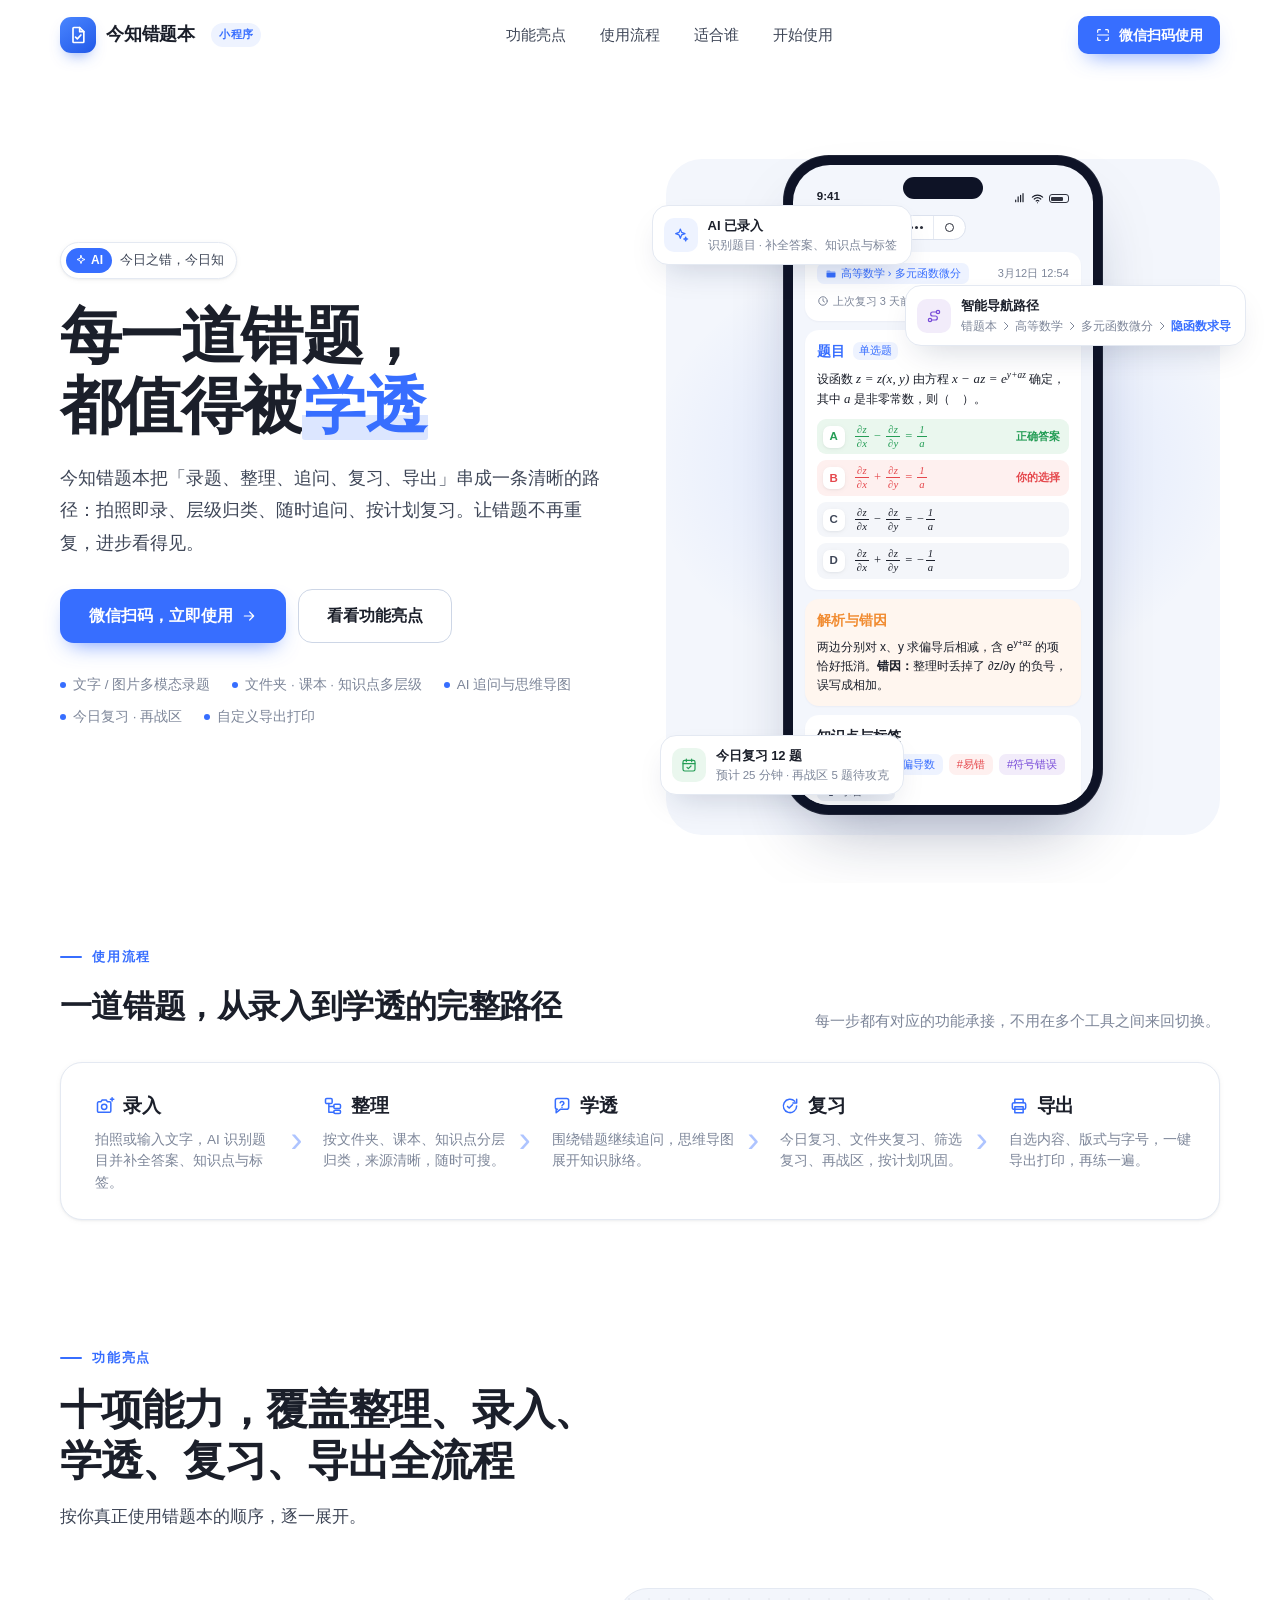
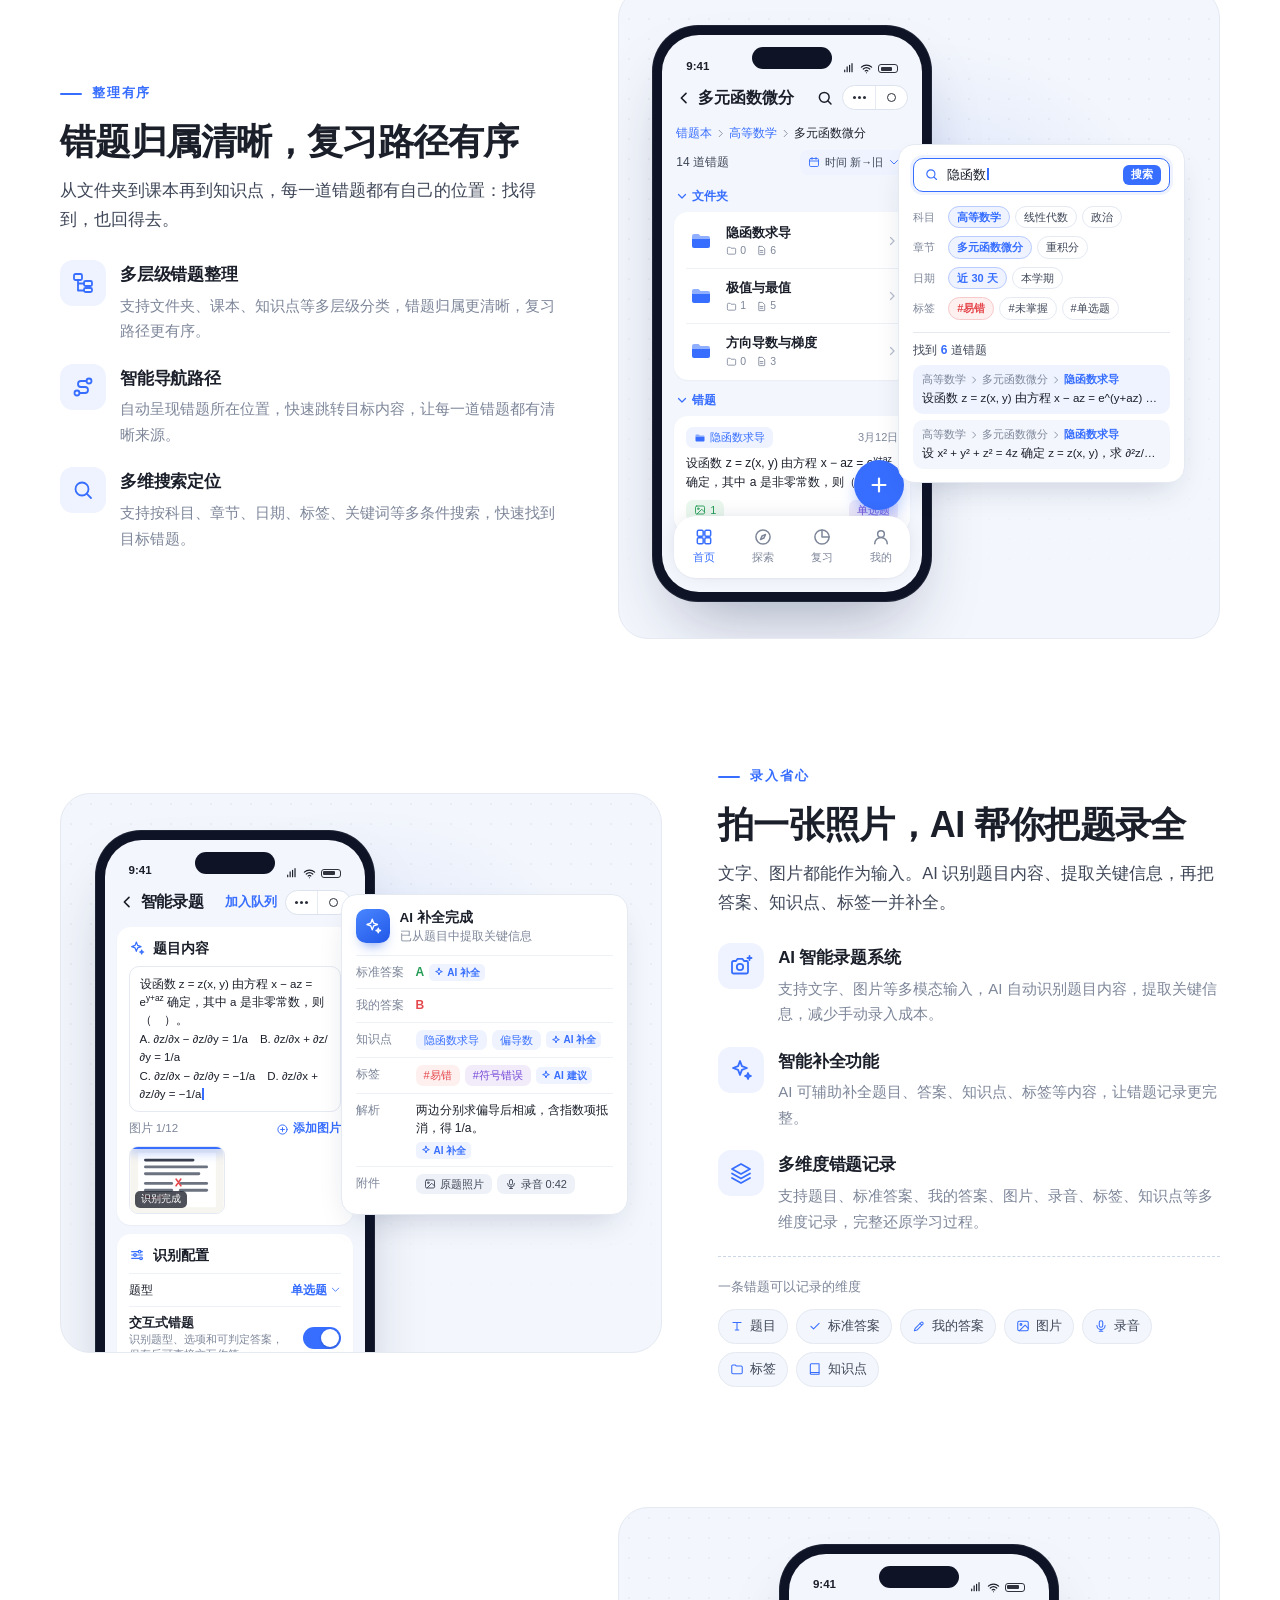
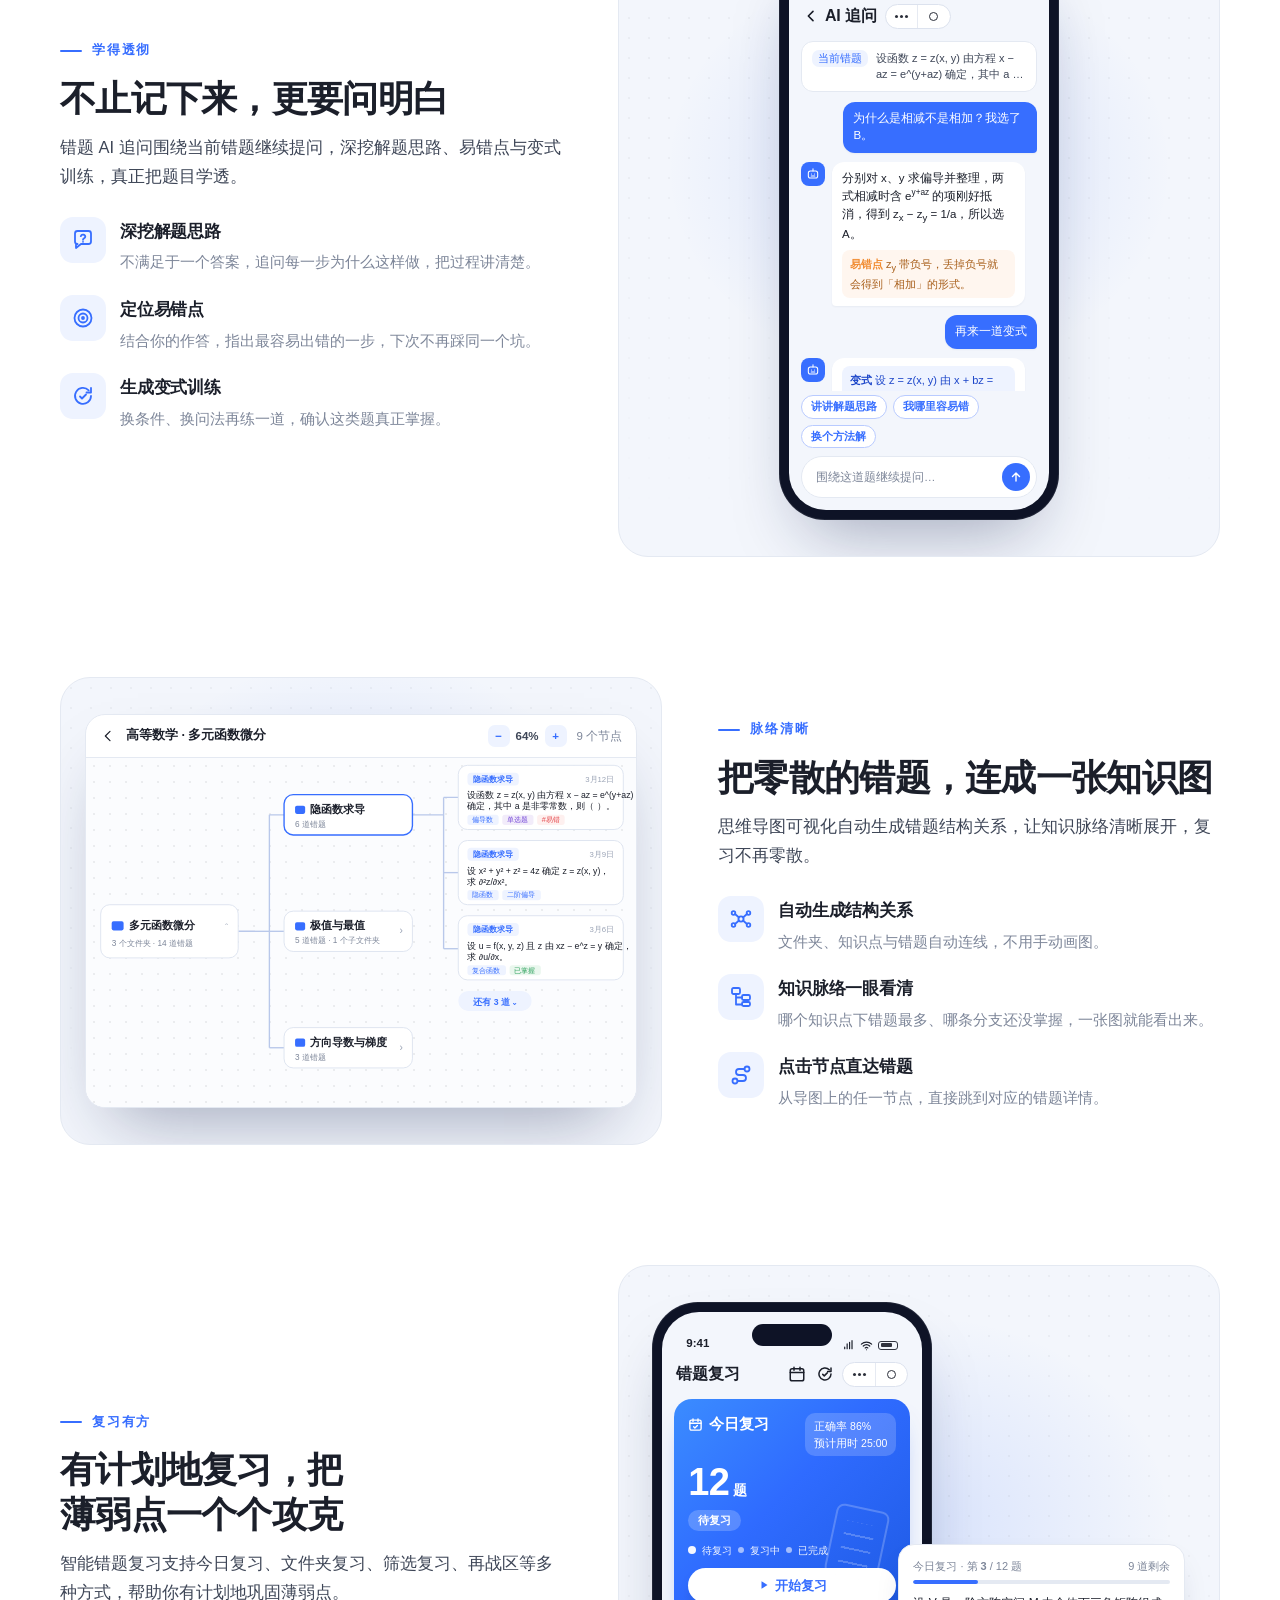
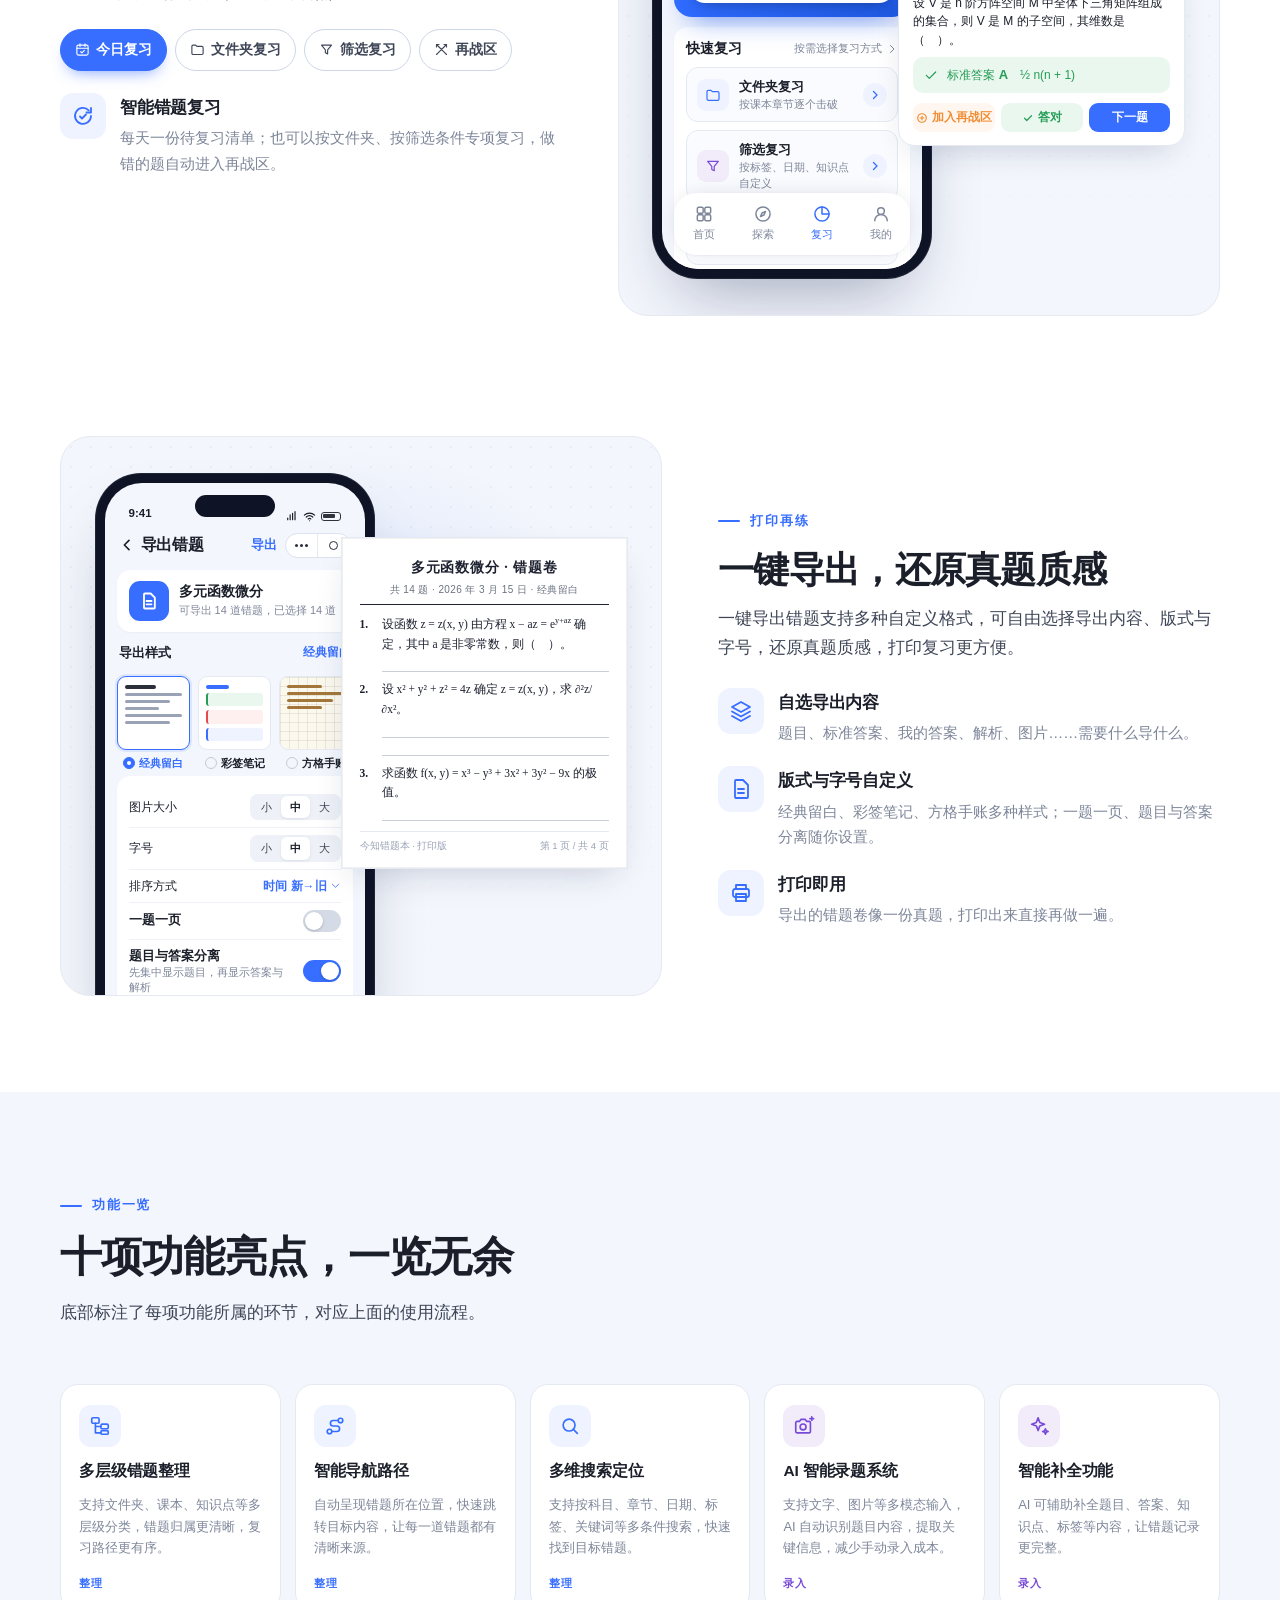
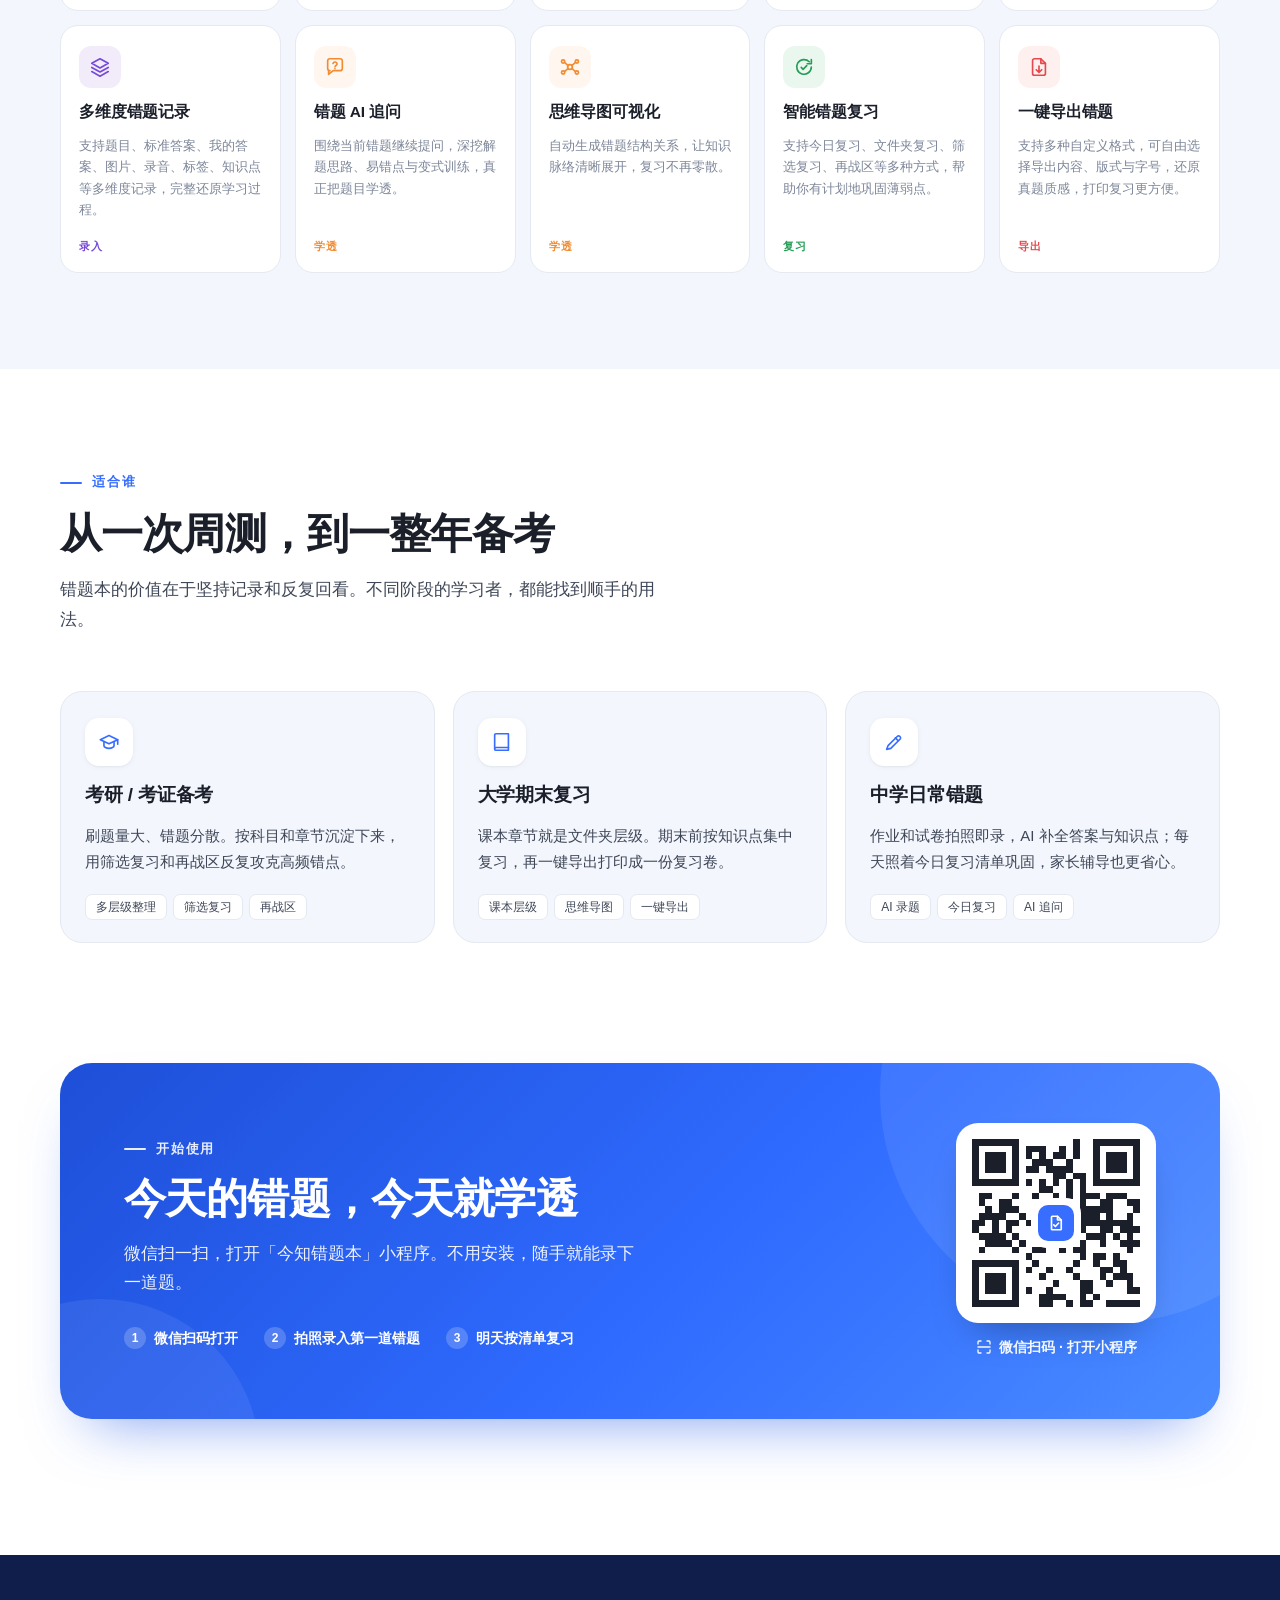
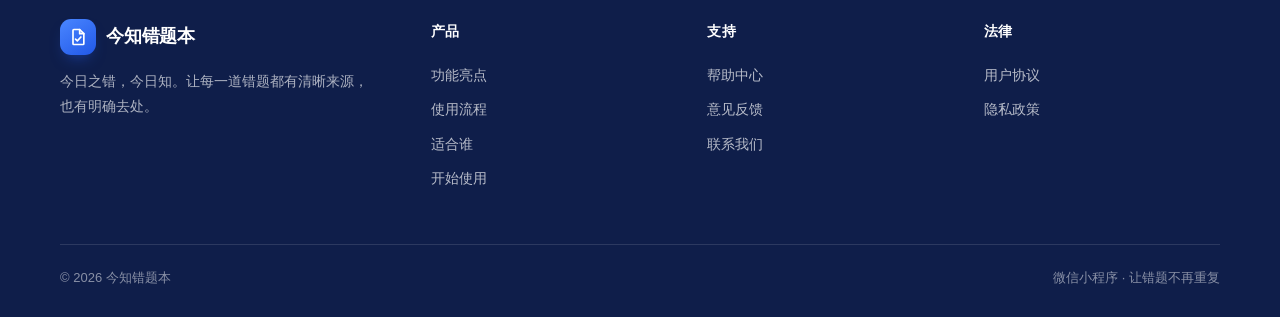
==== Website/index.html @ c7137920 "Add product landing page for 今知错题本 Static single-file homepage (Website/index.html) with no framewor" ====
<!DOCTYPE html>
<html lang="zh-CN">
<head>
<meta charset="utf-8">
<meta name="viewport" content="width=device-width, initial-scale=1">
<title>今知错题本</title>
<meta name="description" content="今知错题本：AI 智能录题、多层级整理、错题 AI 追问、思维导图、智能复习与一键导出，让每一道错题都有清晰来源，也有明确去处。">
<style>
:root{
  --blue:#376EFF;--blue-deep:#2158E8;--blue-ink:#1B45C9;--blue-50:#EEF3FF;--blue-100:#DCE6FF;--blue-200:#B9CBFF;
  --ground:#F3F6FC;--surface:#FFFFFF;--ink:#1B1F2A;--ink-2:#3E4657;--muted:#7D8699;--line:#E4E9F2;--line-2:#CDD6E6;
  --green:#259D56;--green-bg:#EAF7EE;--red:#E5484D;--red-bg:#FEF0EF;--orange:#F18C32;--orange-bg:#FFF6EF;--purple:#7649D8;--purple-bg:#F2ECFA;
  --navy:#0F1E4A;--navy-2:#16296A;
  --shadow-sm:0 1px 2px rgba(27,31,42,.05),0 1px 6px rgba(27,31,42,.04);
  --shadow:0 14px 34px -14px rgba(15,30,74,.22);
  --shadow-lg:0 36px 70px -28px rgba(15,30,74,.38);
  --font:-apple-system,BlinkMacSystemFont,"PingFang SC","Hiragino Sans GB","MiSans","HarmonyOS Sans SC","Microsoft YaHei","Noto Sans CJK SC","Noto Sans SC","Source Han Sans SC","Helvetica Neue",Arial,sans-serif;
  --serif:"Songti SC","STSong","Noto Serif CJK SC","Noto Serif SC","Source Han Serif SC","SimSun",Georgia,serif;
  --math:"Times New Roman","STIX Two Math","Cambria Math",Times,serif;
  color-scheme:light;
}
*,*::before,*::after{box-sizing:border-box}
html{scroll-behavior:smooth;scroll-padding-top:84px;-webkit-text-size-adjust:100%}
body{margin:0;font-family:var(--font);font-size:16px;line-height:1.75;color:var(--ink);background:var(--surface);-webkit-font-smoothing:antialiased;overflow-x:hidden}
h1,h2,h3,h4,p,ul,ol,figure{margin:0}
ul,ol{padding:0;list-style:none}
a{color:inherit;text-decoration:none}
button{font:inherit;color:inherit;background:none;border:0;padding:0;cursor:pointer}
svg{display:block}
sup{font-size:.72em;line-height:0}
:focus-visible{outline:2px solid var(--blue);outline-offset:3px;border-radius:6px}
.i{width:22px;height:22px;flex:none;fill:none;stroke:currentColor;stroke-width:1.8;stroke-linecap:round;stroke-linejoin:round}
.i--s{width:16px;height:16px}
.i--xs{width:12px;height:12px;stroke-width:2}
.i--f{fill:currentColor;stroke:none}
.container{width:min(1160px,calc(100% - 48px));margin-inline:auto}
.num{font-variant-numeric:tabular-nums}

/* ---------- buttons ---------- */
.btn{display:inline-flex;align-items:center;justify-content:center;gap:8px;height:44px;padding:0 20px;border-radius:12px;font-weight:600;font-size:15px;border:1px solid transparent;white-space:nowrap;transition:transform .15s ease,box-shadow .15s ease,background .15s ease,border-color .15s ease}
.btn:hover{transform:translateY(-1px)}
.btn--primary{background:var(--blue);color:#fff;box-shadow:0 10px 22px -10px rgba(55,110,255,.75)}
.btn--primary:hover{background:var(--blue-deep)}
.btn--ghost{background:var(--surface);border-color:var(--line-2);color:var(--ink)}
.btn--ghost:hover{border-color:var(--blue-200);background:var(--blue-50)}
.btn--sm{height:38px;padding:0 16px;font-size:14px;border-radius:10px}
.btn--lg{height:54px;padding:0 28px;font-size:16px;border-radius:14px}

/* ---------- nav ---------- */
.nav{position:sticky;top:0;z-index:60;background:rgba(255,255,255,.86);-webkit-backdrop-filter:saturate(180%) blur(14px);backdrop-filter:saturate(180%) blur(14px);border-bottom:1px solid transparent;transition:border-color .2s,box-shadow .2s}
.nav.scrolled{border-color:var(--line);box-shadow:0 6px 24px -18px rgba(15,30,74,.25)}
.nav__inner{display:flex;align-items:center;justify-content:space-between;height:70px;gap:24px}
.brand{display:flex;align-items:center;gap:10px;font-weight:800;font-size:18px;letter-spacing:-.01em}
.brand__mark{width:36px;height:36px;border-radius:11px;background:linear-gradient(145deg,#4A86FF,#2158E8);display:grid;place-items:center;color:#fff;box-shadow:0 8px 16px -8px rgba(33,88,232,.7)}
.brand__mark .i{width:20px;height:20px;stroke-width:2}
.brand__tag{margin-left:6px;font-size:11px;font-weight:600;color:var(--blue);background:var(--blue-50);border-radius:999px;padding:2px 8px;letter-spacing:.04em}
.nav__links{display:flex;gap:34px;font-size:15px;font-weight:500;color:var(--ink-2)}
.nav__links a{position:relative;padding:6px 0}
.nav__links a::after{content:"";position:absolute;left:0;right:0;bottom:0;height:2px;border-radius:2px;background:var(--blue);transform:scaleX(0);transition:transform .2s}
.nav__links a:hover{color:var(--ink)}
.nav__links a:hover::after{transform:scaleX(1)}
.nav__cta{display:flex;align-items:center;gap:10px}
.nav__toggle{display:none;width:40px;height:40px;border-radius:10px;border:1px solid var(--line);place-items:center}

/* ---------- section scaffolding ---------- */
.section{padding:96px 0}
.section--ground{background:var(--ground)}
.kicker{display:inline-flex;align-items:center;gap:10px;color:var(--blue);font-weight:700;font-size:13px;letter-spacing:.14em}
.kicker::before{content:"";width:22px;height:2px;background:var(--blue);border-radius:2px}
.sec-head{max-width:680px;margin-bottom:56px}
.sec-head h2{font-size:clamp(28px,3.6vw,42px);line-height:1.22;letter-spacing:-.02em;font-weight:800;margin:14px 0 16px;text-wrap:balance}
.sec-head p{color:var(--ink-2);font-size:17px;max-width:600px}

/* ---------- hero ---------- */
.hero{position:relative;padding:64px 0 48px;overflow:hidden}
.hero__grid{display:grid;grid-template-columns:1.02fr 1fr;gap:40px;align-items:center}
.eyebrow{display:inline-flex;align-items:center;gap:8px;padding:5px 12px 5px 5px;border-radius:999px;background:var(--surface);border:1px solid var(--line);font-size:13px;color:var(--ink-2);box-shadow:var(--shadow-sm)}
.eyebrow b{display:inline-flex;align-items:center;gap:4px;background:var(--blue);color:#fff;border-radius:999px;padding:2px 9px;font-size:12px;font-weight:700}
.hero h1{font-size:clamp(38px,5.2vw,62px);line-height:1.14;letter-spacing:-.025em;font-weight:800;margin:22px 0 20px;text-wrap:balance}
.hero h1 em{font-style:normal;color:var(--blue);background:linear-gradient(transparent 64%,var(--blue-100) 64%);padding:0 .04em;border-radius:3px}
.hero__lead{font-size:18px;color:var(--ink-2);max-width:540px;line-height:1.8}
.hero__actions{display:flex;gap:12px;margin-top:30px;flex-wrap:wrap}
.hero__facts{display:flex;flex-wrap:wrap;gap:8px 22px;margin-top:30px;font-size:13.5px;color:var(--muted)}
.hero__facts span{display:inline-flex;align-items:center;gap:7px}
.hero__facts span::before{content:"";width:6px;height:6px;border-radius:50%;background:var(--blue)}
.hero__shot{position:relative;display:flex;justify-content:center;align-items:center;min-height:700px}
.hero__shot::before{content:"";position:absolute;inset:24px 0 0 0;border-radius:36px;background:var(--ground);z-index:0}
.hero__shot::after{content:"";position:absolute;inset:24px 0 0 0;border-radius:36px;background:radial-gradient(420px 320px at 50% 45%,rgba(55,110,255,.16),transparent 70%);z-index:0;pointer-events:none}
.hero__shot .phone{z-index:1}
.fl{position:absolute;z-index:3;background:var(--surface);border:1px solid var(--line);border-radius:16px;box-shadow:var(--shadow);padding:11px 14px 11px 11px;display:flex;align-items:center;gap:10px;font-size:12.5px;line-height:1.4;white-space:nowrap;animation:bob 7s ease-in-out infinite}
.fl b{display:block;font-size:13px;font-weight:700}
.fl small{display:block;font-size:11.5px;color:var(--muted);margin-top:2px}
.fl .fic{width:34px;height:34px;border-radius:10px;display:grid;place-items:center;flex:none}
.fl--a{top:70px;left:-14px}
.fl--b{top:150px;right:-26px;animation-delay:-2.5s}
.fl--c{bottom:40px;left:-6px;animation-delay:-4.5s}
.fl .crumbline{display:flex;align-items:center;gap:3px;font-size:11.5px;color:var(--muted);margin-top:3px}
.fl .crumbline b{display:inline;font-size:11.5px;color:var(--blue)}
@keyframes bob{0%,100%{transform:translateY(0)}50%{transform:translateY(-7px)}}

/* ---------- phone ---------- */
.phone{--w:300px;width:var(--w);height:calc(var(--w) * 2.06);background:#0E1326;border-radius:46px;padding:10px;box-shadow:var(--shadow-lg),inset 0 0 0 1px rgba(255,255,255,.08);position:relative;flex:none}
.phone::before{content:"";position:absolute;top:22px;left:50%;transform:translateX(-50%);width:80px;height:22px;border-radius:12px;background:#0E1326;z-index:4}
.phone--hero{--w:320px}
.screen{width:100%;height:100%;border-radius:37px;background:var(--ground);overflow:hidden;position:relative;font-size:11.5px;line-height:1.5;color:var(--ink);display:flex;flex-direction:column}
.sb{height:46px;flex:none;display:flex;align-items:flex-end;justify-content:space-between;padding:0 24px 6px;font-size:11.5px;font-weight:600}
.sb__ic{display:flex;align-items:center;gap:5px}
.sb__ic .i{width:13px;height:13px;stroke-width:2.2}
.sb__bat{width:20px;height:9px;border:1.5px solid var(--ink);border-radius:3px;position:relative;opacity:.9}
.sb__bat::after{content:"";position:absolute;inset:1.5px;right:5px;background:var(--ink);border-radius:1px}
.ah{flex:none;display:flex;align-items:center;gap:8px;padding:4px 14px 10px;font-size:16px;font-weight:700;letter-spacing:-.01em;white-space:nowrap}
.ah .i--back{width:16px;height:16px;stroke-width:2.4;margin-right:-2px}
.ah__ic{margin-left:auto;display:flex;align-items:center;gap:10px;color:var(--ink)}
.ah__ic .i{width:18px;height:18px;stroke-width:2}
.ah__act{margin-left:auto;font-size:13px;font-weight:500;color:var(--ink-2)}
.ah__act + .ah__act{margin-left:0}
.ah__act--b{color:var(--blue);font-weight:700}
.cap{display:flex;align-items:center;width:66px;height:25px;border:1px solid #DCE2EE;border-radius:999px;background:#fff;overflow:hidden;flex:none}
.cap i{flex:1;height:100%;display:grid;place-items:center}
.cap i + i{border-left:1px solid #E6EAF2}
.cap__dots::before{content:"";width:3px;height:3px;border-radius:50%;background:#2B2F3A;box-shadow:-5px 0 0 #2B2F3A,5px 0 0 #2B2F3A}
.cap__o::before{content:"";width:9px;height:9px;border:1.8px solid #2B2F3A;border-radius:50%}
.scr{flex:1;min-height:0;padding:2px 12px 12px;overflow:hidden;position:relative}
.mcard{background:var(--surface);border-radius:14px;padding:11px 12px;margin-bottom:9px;box-shadow:0 1px 2px rgba(15,30,74,.04)}
.mrow{display:flex;align-items:center;justify-content:space-between;gap:8px}
.mrow + .mrow{margin-top:8px}
.mdate{font-size:11px;color:var(--muted)}
.mmeta{display:inline-flex;align-items:center;gap:4px;font-size:11px;color:var(--muted)}
.mhead{font-size:14px;font-weight:700;display:flex;align-items:center;gap:8px;margin-bottom:7px}
.mhead .sub{font-size:11px;font-weight:500;color:var(--muted)}
.mhead--blue{color:var(--blue)}
.mhead--green{color:var(--green)}
.mhead--orange{color:var(--orange)}
.mhead .i{width:16px;height:16px;color:var(--blue)}
.mcard--orange{background:var(--orange-bg)}
.mcard--green{background:var(--green-bg)}
.mq{font-size:12px;line-height:1.6;color:var(--ink)}
.mq--clamp{display:-webkit-box;-webkit-line-clamp:2;-webkit-box-orient:vertical;overflow:hidden}
.chip{display:inline-flex;align-items:center;gap:4px;padding:2px 8px;border-radius:7px;background:#EEF1F7;color:var(--ink-2);font-size:11px;font-weight:500;line-height:1.5;white-space:nowrap}
.chip .i{width:12px;height:12px}
.chip--blue{background:var(--blue-50);color:var(--blue)}
.chip--green{background:var(--green-bg);color:var(--green)}
.chip--red{background:var(--red-bg);color:var(--red)}
.chip--orange{background:var(--orange-bg);color:var(--orange)}
.chip--purple{background:var(--purple-bg);color:var(--purple)}
.chip--sm{padding:1px 6px;font-size:10.5px}
.chips{display:flex;flex-wrap:wrap;gap:6px;align-items:center}
.math{font-family:var(--math);font-style:italic;font-size:1.08em;letter-spacing:.01em;white-space:nowrap}
.frac{display:inline-flex;flex-direction:column;align-items:center;vertical-align:middle;line-height:1;font-size:.86em;margin:0 1px}
.frac i{font-style:italic;padding:0 2px 1px}
.frac i:first-child{border-bottom:1px solid currentColor;margin-bottom:1px}
.opts{display:flex;flex-direction:column;gap:6px;margin-top:9px}
.opt{display:flex;align-items:center;gap:9px;padding:5px 9px 5px 6px;border-radius:9px;background:#F4F6FA;font-size:11.5px;min-height:34px}
.opt b{width:22px;height:22px;border-radius:7px;background:#fff;display:grid;place-items:center;font-weight:700;font-size:11.5px;color:var(--ink-2);flex:none;box-shadow:var(--shadow-sm)}
.opt em{margin-left:auto;font-style:normal;font-size:10.5px;font-weight:600}
.opt--ok{background:var(--green-bg);color:var(--green)}
.opt--ok b{color:var(--green)}
.opt--no{background:var(--red-bg);color:var(--red)}
.opt--no b{color:var(--red)}
.btnrow{display:flex;gap:8px}
.mbtn{flex:1;display:inline-flex;align-items:center;justify-content:center;gap:5px;height:32px;border-radius:9px;font-size:12px;font-weight:600}
.mbtn .i{width:14px;height:14px}
.mbtn--blue{background:var(--blue-50);color:var(--blue)}
.mbtn--green{background:var(--green-bg);color:var(--green)}
.mbtn--solid{background:var(--blue);color:#fff}
.crumb{display:flex;align-items:center;gap:3px;font-size:12px;padding:2px 2px 8px;flex-wrap:wrap}
.crumb a{color:var(--blue)}
.crumb .i{width:11px;height:11px;color:var(--muted)}
.listbar{display:flex;align-items:center;justify-content:space-between;padding:0 2px 10px;font-size:12px;color:var(--ink-2)}
.sortchip{display:inline-flex;align-items:center;gap:5px;background:var(--blue-50);color:var(--ink-2);border-radius:8px;padding:4px 8px;font-size:11px}
.sortchip .i{width:12px;height:12px;color:var(--blue)}
.sec{display:flex;align-items:center;gap:4px;color:var(--blue);font-weight:600;font-size:12px;padding:2px 2px 7px}
.sec .i{width:12px;height:12px;stroke-width:2.4}
.mcard--list{padding:2px 12px}
.frow{display:flex;align-items:center;gap:10px;padding:9px 0;border-bottom:1px solid #EEF1F6}
.frow:last-child{border-bottom:0}
.frow .fic{width:30px;height:30px;border-radius:8px;display:grid;place-items:center;color:var(--blue);flex:none}
.frow .fic .i{width:24px;height:24px}
.frow b{display:block;font-size:13px;font-weight:600}
.frow small{display:flex;gap:10px;font-size:10.5px;color:var(--muted);margin-top:1px}
.frow small span{display:inline-flex;align-items:center;gap:3px}
.frow small .i{width:11px;height:11px}
.frow .i--chev{margin-left:auto;width:12px;height:12px;color:#B6BECD;stroke-width:2.4}
.fab{position:absolute;right:18px;bottom:82px;width:50px;height:50px;border-radius:50%;background:var(--blue);color:#fff;display:grid;place-items:center;box-shadow:0 10px 20px -8px rgba(55,110,255,.8);z-index:3}
.fab .i{width:22px;height:22px;stroke-width:2.4}
.tabbar{position:absolute;left:12px;right:12px;bottom:14px;height:62px;background:#fff;border-radius:22px;box-shadow:0 -2px 24px -12px rgba(15,30,74,.3),0 1px 2px rgba(15,30,74,.04);display:flex;align-items:center;justify-content:space-around;z-index:3;font-size:10.5px;color:var(--muted)}
.tabbar span{display:flex;flex-direction:column;align-items:center;gap:3px}
.tabbar .i{width:20px;height:20px}
.tabbar .on{color:var(--blue)}
.ta{border:1px solid var(--line);border-radius:10px;padding:8px 10px;font-size:11.5px;line-height:1.6;min-height:74px;color:var(--ink)}
.cursor{display:inline-block;width:1.5px;height:1em;background:var(--blue);vertical-align:-.15em;margin-left:1px;animation:blink 1s steps(2) infinite}
@keyframes blink{50%{opacity:0}}
.link{color:var(--blue);font-weight:600;display:inline-flex;align-items:center;gap:4px;font-size:11.5px}
.link .i{width:13px;height:13px}
.thumbs{display:flex;gap:8px;margin-top:8px}
.thumb{position:relative;width:96px;height:68px;border-radius:9px;overflow:hidden;border:1px solid var(--line);background:#fff}
.thumb svg{width:100%;height:100%}
.thumb .scan{position:absolute;left:0;right:0;top:0;height:2px;background:var(--blue);box-shadow:0 0 12px 2px rgba(55,110,255,.55);animation:scan 3.2s ease-in-out infinite}
@keyframes scan{0%{top:0}50%{top:calc(100% - 2px)}100%{top:0}}
.thumb__badge{position:absolute;left:5px;bottom:5px;background:rgba(27,31,42,.78);color:#fff;font-size:9.5px;padding:1px 6px;border-radius:5px}
.krow{display:flex;align-items:center;justify-content:space-between;gap:10px;padding:7px 0;border-top:1px solid #EEF1F6;font-size:12px}
.krow:first-of-type{border-top:0}
.krow b{display:block;font-weight:600;font-size:12.5px}
.krow small{display:block;color:var(--muted);font-size:10.5px;line-height:1.4}
.kv{display:inline-flex;align-items:center;gap:3px;color:var(--blue);font-weight:600}
.kv .i{width:11px;height:11px}
.muted{color:var(--muted)}
.toggle{width:38px;height:22px;border-radius:999px;background:#D5DBE6;position:relative;flex:none}
.toggle::after{content:"";position:absolute;top:2px;left:2px;width:18px;height:18px;border-radius:50%;background:#fff;box-shadow:0 1px 3px rgba(0,0,0,.2);transition:left .2s}
.toggle.on{background:var(--blue)}
.toggle.on::after{left:18px}
.seg3{display:flex;gap:8px;margin-top:6px}
.seg3 span{flex:1;text-align:center;background:var(--blue-50);color:var(--blue);border-radius:8px;padding:5px 0;font-size:11.5px;font-weight:600}
.seg3 span.on{background:var(--blue);color:#fff}
.segi{display:inline-flex;background:#EEF1F7;border-radius:8px;padding:2px}
.segi span{padding:3px 9px;border-radius:6px;font-size:11px;color:var(--ink-2)}
.segi span.on{background:#fff;color:var(--ink);font-weight:600;box-shadow:var(--shadow-sm)}
/* chat */
.pin{background:var(--surface);border-radius:12px;padding:8px 10px;margin-bottom:10px;display:flex;gap:8px;align-items:flex-start;border:1px solid var(--line)}
.pin .chip{flex:none}
.pin p{font-size:11px;color:var(--ink-2);display:-webkit-box;-webkit-line-clamp:2;-webkit-box-orient:vertical;overflow:hidden;line-height:1.5}
.msg{display:flex;gap:7px;margin-bottom:9px;align-items:flex-start}
.msg--me{justify-content:flex-end}
.msg .av{width:24px;height:24px;border-radius:8px;background:var(--blue);color:#fff;display:grid;place-items:center;flex:none}
.msg .av .i{width:14px;height:14px}
.msg .bub{max-width:82%;padding:8px 10px;border-radius:12px;font-size:11.5px;line-height:1.55;background:var(--surface);color:var(--ink);box-shadow:0 1px 2px rgba(15,30,74,.05)}
.msg--me .bub{background:var(--blue);color:#fff;border-bottom-right-radius:4px}
.msg--ai .bub{border-bottom-left-radius:4px}
.bub .tip{margin-top:6px;padding:6px 8px;border-radius:8px;background:var(--orange-bg);color:#A85F1B;font-size:11px;line-height:1.5}
.bub .tip b{color:var(--orange)}
.bub .var{margin-top:6px;padding:6px 8px;border-radius:8px;background:var(--blue-50);color:var(--blue-ink);font-size:11px;line-height:1.5}
.quick{display:flex;gap:6px;flex-wrap:wrap;margin:4px 0 8px}
.quick span{border:1px solid var(--blue-200);color:var(--blue);background:#fff;border-radius:999px;padding:3px 9px;font-size:10.5px;font-weight:600}
.inbar{display:flex;align-items:center;gap:8px;background:var(--surface);border-radius:999px;padding:6px 6px 6px 14px;border:1px solid var(--line);font-size:11.5px;color:var(--muted)}
.inbar i{margin-left:auto;width:28px;height:28px;border-radius:50%;background:var(--blue);color:#fff;display:grid;place-items:center}
.inbar i .i{width:14px;height:14px;stroke-width:2.4}
/* review home */
.today{border-radius:18px;padding:14px 14px 14px;background:linear-gradient(135deg,#3B8CFF 0%,#2F6BFF 45%,#1E5AE3 100%);color:#fff;margin-bottom:10px;position:relative;overflow:hidden;box-shadow:0 16px 28px -16px rgba(33,88,232,.7)}
.today::after{content:"";position:absolute;right:26px;bottom:38px;width:54px;height:72px;border:2px solid rgba(255,255,255,.22);border-radius:8px;transform:rotate(12deg);background:repeating-linear-gradient(180deg,transparent 0 12px,rgba(255,255,255,.22) 12px 14px);background-size:60% 100%;background-repeat:no-repeat;background-position:50% 14px}
.today__top{display:flex;justify-content:space-between;align-items:flex-start;gap:8px}
.today__title{display:inline-flex;align-items:center;gap:6px;font-size:15px;font-weight:700}
.today__title .i{width:15px;height:15px;stroke-width:2.2}
.today__stat{background:rgba(255,255,255,.18);border-radius:10px;padding:5px 9px;font-size:10.5px;line-height:1.6;white-space:nowrap}
.today__n{font-size:38px;font-weight:800;line-height:1.1;margin-top:6px;letter-spacing:-.02em}
.today__n small{font-size:14px;font-weight:600;margin-left:4px}
.today__pill{display:inline-block;margin-top:6px;background:rgba(255,255,255,.2);border-radius:999px;padding:2px 10px;font-size:11px;font-weight:600}
.today__foot{display:flex;flex-direction:column;align-items:stretch;margin-top:12px;gap:10px}
.steps{display:flex;align-items:center;gap:6px;font-size:10px;opacity:.95;white-space:nowrap}
.steps i{width:6px;height:6px;border-radius:50%;background:#fff;opacity:.6}
.steps i.on{opacity:1;width:8px;height:8px}
.today__go{background:#fff;color:var(--blue);border-radius:999px;padding:8px 16px;font-weight:700;font-size:13px;display:inline-flex;align-items:center;justify-content:center;gap:5px;box-shadow:0 8px 16px -8px rgba(0,0,0,.35)}
.today__go .i{width:12px;height:12px;fill:currentColor;stroke:none}
.qrow{display:flex;align-items:center;gap:10px;padding:9px 10px;border:1px solid var(--line);border-radius:12px;background:#FAFBFE;margin-top:8px}
.qrow .qic{width:32px;height:32px;border-radius:9px;display:grid;place-items:center;flex:none}
.qrow b{display:flex;align-items:center;gap:6px;font-size:13px;font-weight:700}
.qrow small{display:block;font-size:10.5px;color:var(--muted)}
.qrow .go{margin-left:auto;width:24px;height:24px;border-radius:50%;display:grid;place-items:center;flex:none}
.qrow .go .i{width:12px;height:12px;stroke-width:2.6}
.badge{display:inline-grid;place-items:center;min-width:17px;height:17px;padding:0 5px;border-radius:999px;background:var(--red);color:#fff;font-size:10px;font-weight:700}
/* export screen */
.docic{width:40px;height:40px;border-radius:11px;background:var(--blue);color:#fff;display:grid;place-items:center;flex:none}
.docic .i{width:20px;height:20px;stroke-width:2.2}
.styles{display:grid;grid-template-columns:repeat(3,1fr);gap:8px;margin:8px 0 4px}
.style{text-align:center;font-size:10.5px;color:var(--ink-2)}
.style .pv{height:74px;border-radius:9px;border:1.5px solid var(--line);background:#fff;padding:8px 7px;display:flex;flex-direction:column;gap:4px;margin-bottom:5px;position:relative;overflow:hidden}
.style.on .pv{border-color:var(--blue);box-shadow:0 0 0 2px var(--blue-100)}
.style .pv i{display:block;height:3px;border-radius:2px;background:#9AA3B5}
.style .pv i.h{height:4px;background:#2B2F3A;width:55%}
.style .pv i.w60{width:60%}.style .pv i.w80{width:80%}
.style .pv .blk{height:14px;border-radius:3px}
.style .pv .blk.g{background:var(--green-bg);border-left:2px solid var(--green)}
.style .pv .blk.r{background:var(--red-bg);border-left:2px solid var(--red)}
.style .pv .blk.b{background:var(--blue-50);border-left:2px solid var(--blue)}
.style .pv--grid{background:#FBF8EE;background-image:linear-gradient(rgba(120,100,60,.12) 1px,transparent 1px),linear-gradient(90deg,rgba(120,100,60,.12) 1px,transparent 1px);background-size:9px 9px}
.style .pv--grid i{background:#A3773A}
.style b{display:flex;align-items:center;justify-content:center;gap:4px;font-weight:600;font-size:11px;color:var(--ink)}
.style.on b{color:var(--blue)}
.style .rad{width:12px;height:12px;border-radius:50%;border:1.5px solid #C4CBD9;display:inline-grid;place-items:center}
.style.on .rad{border-color:var(--blue);background:var(--blue)}
.style.on .rad::after{content:"";width:4px;height:4px;border-radius:50%;background:#fff}

/* ---------- stages & side cards ---------- */
.stage{position:relative;background:var(--ground);border:1px solid var(--line);border-radius:30px;padding:36px 24px;display:flex;align-items:center;justify-content:center;min-height:560px;overflow:hidden;isolation:isolate}
.stage::before{content:"";position:absolute;inset:0;background:radial-gradient(360px 300px at 50% 40%,rgba(55,110,255,.14),transparent 70%);pointer-events:none;z-index:0}
.stage::after{content:"";position:absolute;inset:0;background-image:radial-gradient(rgba(27,31,42,.09) 1px,transparent 1px);background-size:20px 20px;opacity:.45;pointer-events:none;z-index:0;-webkit-mask-image:linear-gradient(#000 40%,transparent);mask-image:linear-gradient(#000 40%,transparent)}
.stage > *{position:relative;z-index:1}
.stage--bleed{align-items:flex-start;padding-bottom:0}
.stage--bleed .phone{margin-bottom:-120px}
.stage .phone{--w:280px}
.side{z-index:2;margin-left:-34px;width:min(300px,52%);display:flex;flex-direction:column;gap:12px;flex:none}
.stage--bleed .side{margin-top:64px}
.stage--fit{min-height:0}
.side--low{margin-top:110px}
.chatlist{flex:1;min-height:0;overflow:hidden}
.fcard{background:var(--surface);border:1px solid var(--line);border-radius:16px;box-shadow:var(--shadow);padding:13px 14px;font-size:12px;line-height:1.5}
.fcard__h{display:flex;align-items:center;gap:10px;margin-bottom:10px}
.fcard__h b{display:block;font-size:13.5px;font-weight:700}
.fcard__h small{display:block;color:var(--muted);font-size:11.5px}
.aiico{width:34px;height:34px;border-radius:10px;background:linear-gradient(145deg,#4A86FF,#2158E8);color:#fff;display:grid;place-items:center;flex:none;box-shadow:0 8px 14px -8px rgba(33,88,232,.8)}
.aiico .i{width:18px;height:18px}
/* search card */
.sinput{display:flex;align-items:center;gap:8px;border:1.5px solid var(--blue);border-radius:10px;padding:6px 8px 6px 10px;background:#fff;font-size:12.5px;margin-bottom:10px;box-shadow:0 0 0 3px var(--blue-50)}
.sinput .i{width:15px;height:15px;color:var(--blue)}
.sinput kbd{margin-left:auto;font-family:inherit;font-size:10.5px;background:var(--blue);color:#fff;border-radius:6px;padding:2px 8px;font-weight:600}
.frow2{display:flex;align-items:center;gap:5px;flex-wrap:wrap;padding:4px 0}
.fk{font-size:11px;color:var(--muted);width:30px;flex:none}
.fv{font-size:11px;padding:2px 8px;border-radius:999px;border:1px solid var(--line);color:var(--ink-2);background:#fff}
.fv.on{background:var(--blue-50);border-color:var(--blue-200);color:var(--blue);font-weight:600}
.fv.on.red{background:var(--red-bg);border-color:#F8C9CB;color:var(--red)}
.scount{font-size:12px;color:var(--ink-2);margin:8px 0 6px;padding-top:8px;border-top:1px solid var(--line)}
.scount b{color:var(--blue)}
.sres{padding:7px 9px;border-radius:10px;background:var(--ground);margin-top:6px}
.sres--on{background:var(--blue-50)}
.spath{font-size:10.5px;color:var(--muted);display:flex;align-items:center;gap:3px;flex-wrap:wrap}
.spath b{color:var(--blue);font-weight:600}
.stitle{font-size:11.5px;color:var(--ink);margin-top:2px;display:-webkit-box;-webkit-line-clamp:1;-webkit-box-orient:vertical;overflow:hidden}
/* ai result card */
.krow2{display:grid;grid-template-columns:52px 1fr;gap:8px;padding:7px 0;border-top:1px solid #EEF1F6;font-size:12px;align-items:start}
.krow2:first-of-type{border-top:0}
.krow2 .k{color:var(--muted);font-size:11.5px;padding-top:1px}
.krow2 .v{display:flex;flex-wrap:wrap;gap:5px;align-items:center;color:var(--ink);line-height:1.5}
.krow2 .v--red{color:var(--red);font-weight:700}
.krow2 .v--green{color:var(--green);font-weight:700}
.ai{display:inline-flex;align-items:center;gap:3px;font-style:normal;font-size:10px;font-weight:700;color:var(--blue);background:var(--blue-50);border-radius:5px;padding:1px 5px}
.ai .i{width:10px;height:10px;stroke-width:2.4}
/* session card */
.sess__bar{display:flex;justify-content:space-between;font-size:11px;color:var(--muted);margin-bottom:5px}
.sess__prog{height:4px;border-radius:2px;background:var(--line);margin-bottom:10px;overflow:hidden}
.sess__prog i{display:block;height:100%;width:25%;background:var(--blue);border-radius:2px}
.sess__q{font-size:12px;line-height:1.55;color:var(--ink);margin-bottom:8px}
.sess__ans{border-radius:10px;padding:8px 10px;background:var(--green-bg);color:var(--green);font-size:12px;display:flex;gap:8px;align-items:center}
.sess__ans b{font-size:13px}
.sess__btns{display:flex;gap:6px;margin-top:10px}
.sess__btns span{flex:1;text-align:center;border-radius:9px;padding:6px 0;font-size:11.5px;font-weight:600;background:#F1F3F8;color:var(--ink-2);display:inline-flex;align-items:center;justify-content:center;gap:4px}
.sess__btns span .i{width:12px;height:12px;stroke-width:2.4}
.sess__btns .g{background:var(--green-bg);color:var(--green)}
.sess__btns .o{background:var(--orange-bg);color:var(--orange)}
.sess__btns .p{background:var(--blue);color:#fff}
/* rematch list */
.rlist li{display:flex;align-items:center;gap:8px;padding:7px 0;border-top:1px solid #EEF1F6;font-size:12px}
.rlist li:first-child{border-top:0}
.rlist li em{margin-left:auto;font-style:normal;font-size:10.5px;color:var(--muted);white-space:nowrap}
.rlist .t{flex:1;min-width:0;overflow:hidden;text-overflow:ellipsis;white-space:nowrap}
/* paper preview */
.paper{background:#fff;border:1px solid var(--line);box-shadow:var(--shadow);padding:18px 18px 14px;font-family:var(--serif);color:#1E2230;font-size:11.5px;line-height:1.7;position:relative;width:100%}
.paper::before{content:"";position:absolute;inset:0;border:1px solid rgba(27,31,42,.06);pointer-events:none}
.paper__h{font-weight:700;font-size:14px;text-align:center;letter-spacing:.06em;border-bottom:1.5px solid #1E2230;padding-bottom:6px;margin-bottom:10px}
.paper__h small{display:block;font-weight:400;font-size:10px;letter-spacing:.04em;color:#6B7280;margin-top:2px;font-family:var(--font)}
.paper__q{display:grid;grid-template-columns:18px 1fr;gap:4px;margin-bottom:8px}
.paper__q b{font-weight:700}
.paper__line{height:14px;border-bottom:1px solid #C9CED9;margin-top:4px}
.paper__ans{margin-top:4px;padding:5px 8px;background:#F5F7FB;font-size:10.5px;color:#3E4657;border-left:2px solid #1E2230}
.paper__foot{display:flex;justify-content:space-between;font-family:var(--font);font-size:9.5px;color:#9AA3B5;margin-top:10px;padding-top:6px;border-top:1px solid #E4E9F2}
/* mindmap frame */
.canvas{width:100%;max-width:600px;background:#fff;border:1px solid var(--line);border-radius:20px;box-shadow:var(--shadow-lg);overflow:hidden}
.canvas__bar{display:flex;align-items:center;gap:10px;padding:10px 14px;border-bottom:1px solid var(--line);font-size:12.5px;font-weight:700;white-space:nowrap}
.canvas__title{min-width:0;overflow:hidden;text-overflow:ellipsis}
.canvas__bar .zoom{display:inline-flex;align-items:center;gap:6px;font-weight:600;font-size:11.5px;color:var(--ink-2);margin-left:auto}
.canvas__bar .zoom i{width:22px;height:22px;border-radius:7px;background:var(--blue-50);color:var(--blue);display:grid;place-items:center;font-style:normal;font-weight:700}
.canvas__bar .nodes{font-weight:500;font-size:11.5px;color:var(--muted)}
.mindmap{width:100%;height:auto;display:block;background:radial-gradient(rgba(27,31,42,.07) 1px,transparent 1px) 0 0/16px 16px,#FBFCFE}
.mindmap text{font-family:var(--font)}

/* ---------- flow path ---------- */
.flow{padding:56px 0 24px}
.flow__head{display:flex;align-items:flex-end;justify-content:space-between;gap:24px;flex-wrap:wrap}
.flow__head h2{font-size:clamp(24px,2.8vw,32px);letter-spacing:-.02em;font-weight:800;margin-top:10px;text-wrap:balance}
.flow__head p{color:var(--muted);font-size:15px;max-width:420px}
.path{display:flex;margin-top:28px;background:var(--surface);border:1px solid var(--line);border-radius:22px;padding:8px;box-shadow:var(--shadow-sm)}
.path li{flex:1;position:relative;padding:18px 18px 18px 26px;display:flex;flex-direction:column;gap:6px;border-radius:14px;transition:background .2s}
.path li:hover{background:var(--ground)}
.path li + li::before{content:"›";position:absolute;left:-7px;top:50%;transform:translateY(-52%);font-size:36px;line-height:1;color:var(--blue);opacity:.4;font-weight:300;font-family:var(--font)}
.path b{display:flex;align-items:center;gap:8px;font-size:19px;font-weight:800;letter-spacing:-.01em}
.path b .i{width:20px;height:20px;color:var(--blue)}
.path p{font-size:13.5px;color:var(--muted);line-height:1.6}

/* ---------- feature rows ---------- */
.feat{display:grid;grid-template-columns:5fr 6fr;gap:56px;align-items:center}
.feat + .feat{margin-top:120px}
.feat--flip{grid-template-columns:6fr 5fr}
.feat--flip .feat__text{order:2}
.feat__text h2{font-size:clamp(26px,3vw,36px);line-height:1.25;letter-spacing:-.02em;font-weight:800;margin:14px 0 12px;text-wrap:balance}
.feat__text > p{color:var(--ink-2);font-size:16.5px}
.plist{display:grid;gap:20px;margin-top:26px}
.plist li{display:grid;grid-template-columns:46px 1fr;gap:14px;align-items:start}
.plist .ico{width:46px;height:46px;border-radius:13px;display:grid;place-items:center;background:var(--blue-50);color:var(--blue)}
.plist .ico .i{width:24px;height:24px}
.plist h3{font-size:17px;font-weight:700;margin-bottom:3px;letter-spacing:-.01em}
.plist p{color:var(--muted);font-size:15px;line-height:1.7}
.dims{display:flex;flex-wrap:wrap;gap:8px;margin-top:22px;padding-top:20px;border-top:1px dashed var(--line-2)}
.dims span{font-size:13px;padding:5px 11px;border-radius:999px;background:var(--ground);border:1px solid var(--line);color:var(--ink-2);display:inline-flex;align-items:center;gap:6px}
.dims span .i{width:14px;height:14px;color:var(--blue)}
.dims em{font-style:normal;font-size:12.5px;color:var(--muted);width:100%;margin-bottom:2px}
.modes{display:flex;flex-wrap:wrap;gap:8px;margin-top:22px}
.modes button{font-size:13.5px;font-weight:600;padding:8px 14px;border-radius:999px;border:1px solid var(--line-2);background:var(--surface);color:var(--ink-2);display:inline-flex;align-items:center;gap:6px;transition:all .15s}
.modes button .i{width:15px;height:15px}
.modes button:hover{border-color:var(--blue-200);color:var(--blue)}
.modes button[aria-selected="true"]{background:var(--blue);border-color:var(--blue);color:#fff;box-shadow:0 8px 16px -8px rgba(55,110,255,.7)}

/* ---------- feature grid ---------- */
.fgrid{display:grid;grid-template-columns:repeat(5,1fr);gap:14px}
.fitem{background:var(--surface);border:1px solid var(--line);border-radius:18px;padding:20px 18px 16px;display:flex;flex-direction:column;gap:10px;min-height:200px;transition:transform .2s,box-shadow .2s,border-color .2s}
.fitem:hover{transform:translateY(-4px);box-shadow:var(--shadow);border-color:var(--blue-200)}
.fitem .fic{width:42px;height:42px;border-radius:12px;display:grid;place-items:center;background:var(--t-bg);color:var(--t)}
.fitem h3{font-size:15.5px;font-weight:700;letter-spacing:-.01em}
.fitem p{font-size:13px;color:var(--muted);line-height:1.65}
.fitem small{margin-top:auto;padding-top:6px;font-size:11px;color:var(--t);font-weight:700;letter-spacing:.1em}
.t-blue{--t:var(--blue);--t-bg:var(--blue-50)}
.t-purple{--t:var(--purple);--t-bg:var(--purple-bg)}
.t-orange{--t:var(--orange);--t-bg:var(--orange-bg)}
.t-green{--t:var(--green);--t-bg:var(--green-bg)}
.t-red{--t:var(--red);--t-bg:var(--red-bg)}

/* ---------- who ---------- */
.who{display:grid;grid-template-columns:repeat(3,1fr);gap:18px}
.wcard{background:var(--ground);border:1px solid var(--line);border-radius:22px;padding:26px 24px 22px;display:flex;flex-direction:column;gap:12px}
.wcard .wic{width:48px;height:48px;border-radius:14px;background:var(--surface);color:var(--blue);display:grid;place-items:center;box-shadow:var(--shadow-sm)}
.wcard h3{font-size:19px;font-weight:800;letter-spacing:-.01em}
.wcard p{color:var(--ink-2);font-size:15px;line-height:1.75}
.wcard .chips{margin-top:auto;padding-top:6px}
.wcard .chip{background:var(--surface);border:1px solid var(--line);font-size:12px;padding:3px 10px}

/* ---------- cta ---------- */
.cta{position:relative;overflow:hidden;background:linear-gradient(135deg,#1E4FD8 0%,#2F6BFF 55%,#4A8BFF 100%);color:#fff;border-radius:32px;padding:60px 64px;display:grid;grid-template-columns:1.25fr .75fr;gap:40px;align-items:center;box-shadow:0 30px 60px -30px rgba(33,88,232,.6)}
.cta::before{content:"";position:absolute;width:460px;height:460px;border-radius:50%;background:rgba(255,255,255,.08);right:-120px;top:-200px}
.cta::after{content:"";position:absolute;width:320px;height:320px;border-radius:50%;background:rgba(255,255,255,.07);left:-120px;bottom:-200px}
.cta > *{position:relative;z-index:1}
.cta .kicker{color:#fff;opacity:.9}
.cta .kicker::before{background:#fff}
.cta h2{font-size:clamp(28px,3.6vw,42px);line-height:1.2;letter-spacing:-.02em;font-weight:800;margin:14px 0 14px;text-wrap:balance}
.cta p{font-size:17px;opacity:.92;max-width:520px}
.cta__steps{display:flex;gap:26px;margin-top:28px;flex-wrap:wrap}
.cta__steps span{display:inline-flex;align-items:center;gap:8px;font-size:14px;font-weight:600}
.cta__steps span i{width:22px;height:22px;border-radius:50%;background:rgba(255,255,255,.2);display:grid;place-items:center;font-style:normal;font-size:12px}
.cta__qr{display:flex;flex-direction:column;align-items:center;gap:12px;justify-self:end}
.qr{width:200px;height:200px;background:#fff;border-radius:22px;padding:16px;position:relative;box-shadow:0 20px 40px -20px rgba(0,0,0,.4)}
.qr svg{width:100%;height:100%}
.qr__logo{position:absolute;left:50%;top:50%;transform:translate(-50%,-50%);width:44px;height:44px;border-radius:12px;background:#fff;display:grid;place-items:center;box-shadow:0 0 0 3px #fff}
.qr__logo span{width:36px;height:36px;border-radius:10px;background:var(--blue);color:#fff;display:grid;place-items:center}
.qr__logo .i{width:20px;height:20px;stroke-width:2.2}
.cta__qr p{font-size:14px;font-weight:600;opacity:.95;display:flex;align-items:center;gap:6px}
.cta__qr .i{width:18px;height:18px}

/* ---------- footer ---------- */
.footer{background:var(--navy);color:rgba(255,255,255,.78);padding:64px 0 28px;margin-top:40px}
.footer__inner{display:grid;grid-template-columns:1.4fr 1fr 1fr 1fr;gap:40px}
.footer .brand{color:#fff}
.footer__brand p{margin-top:14px;font-size:14px;line-height:1.8;max-width:320px;color:rgba(255,255,255,.66)}
.footer h4{color:#fff;font-size:14px;font-weight:700;margin-bottom:14px;letter-spacing:.04em}
.footer__col a{display:block;font-size:14px;padding:5px 0;color:rgba(255,255,255,.7)}
.footer__col a:hover{color:#fff}
.footer__bottom{display:flex;justify-content:space-between;gap:16px;flex-wrap:wrap;margin-top:48px;padding-top:22px;border-top:1px solid rgba(255,255,255,.12);font-size:13px;color:rgba(255,255,255,.5)}

/* ---------- responsive ---------- */
@media (max-width:1100px){
  .fgrid{grid-template-columns:repeat(3,1fr)}
  .feat{gap:40px}
  .stage .phone{--w:260px}
  .side{width:min(280px,55%)}
}
@media (max-width:960px){
  .nav__links{display:none}
  .nav__toggle{display:grid}
  .nav__login{display:none}
  .nav.open .nav__links{display:flex;flex-direction:column;gap:0;position:absolute;left:0;right:0;top:70px;background:var(--surface);border-bottom:1px solid var(--line);padding:8px 24px 16px;box-shadow:0 20px 40px -20px rgba(15,30,74,.3)}
  .nav.open .nav__links a{padding:12px 0;border-bottom:1px solid var(--line);font-size:16px}
  .nav.open .nav__links a::after{display:none}
  .hero{padding-top:40px}
  .hero__grid{grid-template-columns:1fr;gap:28px}
  .hero__shot{min-height:0;padding:40px 0 0}
  .hero__shot::before,.hero__shot::after{inset:24px -24px 0}
  .fl--a{top:40px;left:0}
  .fl--b{top:auto;bottom:220px;right:0}
  .fl--c{bottom:60px;left:0}
  .feat,.feat--flip{grid-template-columns:1fr;gap:32px}
  .feat + .feat{margin-top:88px}
  .feat--flip .feat__text{order:0}
  .path{flex-direction:column;padding:6px}
  .path li{padding:16px 18px}
  .path li + li::before{content:"⌄";left:22px;top:-12px;transform:none;font-size:26px}
  .who{grid-template-columns:1fr}
  .cta{grid-template-columns:1fr;padding:44px 32px;text-align:left}
  .cta__qr{justify-self:start;flex-direction:row;gap:20px}
  .footer__inner{grid-template-columns:1fr 1fr}
  .section{padding:72px 0}
}
@media (max-width:640px){
  .container{width:calc(100% - 32px)}
  .fl{display:none}
  .fl--c{display:flex;position:static;animation:none;margin-top:16px;white-space:normal}
  .hero__shot{flex-direction:column}
  .stage{flex-direction:column;padding:28px 16px;min-height:0;gap:18px}
  .stage--bleed{padding-bottom:28px}
  .stage--bleed .phone{margin-bottom:0}
  .side{margin:0;width:100%;max-width:340px}
  .side--low{margin-top:0}
  .hero__shot .fl--c{order:2}
  .fgrid{grid-template-columns:1fr 1fr}
  .fitem{min-height:0}
  .footer__inner{grid-template-columns:1fr}
  .cta__qr{flex-direction:column}
  .hero h1{font-size:34px}
}
@media (prefers-reduced-motion:reduce){
  *{animation:none!important;transition:none!important}
  html{scroll-behavior:auto}
}
</style>
</head>
<body>
<svg width="0" height="0" style="position:absolute" aria-hidden="true">
  <defs>
    <symbol id="i-logo" viewBox="0 0 24 24"><path d="M7 3h7l5 5v12a1 1 0 0 1-1 1H7a1 1 0 0 1-1-1V4a1 1 0 0 1 1-1z"/><path d="M14 3v5h5"/><path d="M9 14.5l2.2 2.2 4.3-4.7"/></symbol>
    <symbol id="i-menu" viewBox="0 0 24 24"><path d="M4 7h16M4 12h16M4 17h16"/></symbol>
    <symbol id="i-arrow" viewBox="0 0 24 24"><path d="M5 12h14M13 6l6 6-6 6"/></symbol>
    <symbol id="i-back" viewBox="0 0 24 24"><path d="M15 5l-7 7 7 7"/></symbol>
    <symbol id="i-chev" viewBox="0 0 24 24"><path d="M9 5l7 7-7 7"/></symbol>
    <symbol id="i-chev-d" viewBox="0 0 24 24"><path d="M5 9l7 7 7-7"/></symbol>
    <symbol id="i-mag" viewBox="0 0 24 24"><circle cx="11" cy="11" r="6.5"/><path d="M20 20l-4.3-4.3"/></symbol>
    <symbol id="i-folder" viewBox="0 0 24 24"><path d="M3 7a2 2 0 0 1 2-2h4l2 2h8a2 2 0 0 1 2 2v9a2 2 0 0 1-2 2H5a2 2 0 0 1-2-2z"/></symbol>
    <symbol id="i-folder-f" viewBox="0 0 24 24"><path d="M3 7a2 2 0 0 1 2-2h4.5l2 2H19a2 2 0 0 1 2 2v1H3z" fill="currentColor" stroke="none" opacity=".55"/><path d="M3 10h18v7a2 2 0 0 1-2 2H5a2 2 0 0 1-2-2z" fill="currentColor" stroke="none"/></symbol>
    <symbol id="i-doc" viewBox="0 0 24 24"><path d="M7 3h7l5 5v12a1 1 0 0 1-1 1H7a1 1 0 0 1-1-1V4a1 1 0 0 1 1-1z"/><path d="M9 12h6M9 16h6"/></symbol>
    <symbol id="i-img" viewBox="0 0 24 24"><rect x="3" y="4" width="18" height="16" rx="2.5"/><circle cx="8.5" cy="9.5" r="1.6"/><path d="M21 16l-5.5-5.5L6 20"/></symbol>
    <symbol id="i-mic" viewBox="0 0 24 24"><rect x="9" y="3" width="6" height="11" rx="3"/><path d="M5 11a7 7 0 0 0 14 0M12 18v3M9 21h6"/></symbol>
    <symbol id="i-clock" viewBox="0 0 24 24"><circle cx="12" cy="12" r="8.5"/><path d="M12 7.5V12l3 2"/></symbol>
    <symbol id="i-cal" viewBox="0 0 24 24"><rect x="3" y="5" width="18" height="16" rx="2.5"/><path d="M3 10h18M8 3v4M16 3v4"/></symbol>
    <symbol id="i-cal-check" viewBox="0 0 24 24"><rect x="3" y="5" width="18" height="16" rx="2.5"/><path d="M3 10h18M8 3v4M16 3v4"/><path d="M9 15.5l2 2 4-4"/></symbol>
    <symbol id="i-spark" viewBox="0 0 24 24"><path d="M12 3l2.1 5.9L20 11l-5.9 2.1L12 19l-2.1-5.9L4 11l5.9-2.1z"/></symbol>
    <symbol id="i-sparks" viewBox="0 0 24 24"><path d="M11 3l1.9 5.1L18 10l-5.1 1.9L11 17l-1.9-5.1L4 10l5.1-1.9z"/><path d="M19 15l.8 2.2 2.2.8-2.2.8L19 21l-.8-2.2-2.2-.8 2.2-.8z"/></symbol>
    <symbol id="i-sliders" viewBox="0 0 24 24"><path d="M4 7h10M18 7h2M4 12h3M11 12h9M4 17h12M20 17h0"/><circle cx="16" cy="7" r="2"/><circle cx="9" cy="12" r="2"/><circle cx="18" cy="17" r="2"/></symbol>
    <symbol id="i-plus" viewBox="0 0 24 24"><path d="M12 5v14M5 12h14"/></symbol>
    <symbol id="i-plus-c" viewBox="0 0 24 24"><circle cx="12" cy="12" r="8.5"/><path d="M12 8.5v7M8.5 12h7"/></symbol>
    <symbol id="i-bot" viewBox="0 0 24 24"><rect x="4" y="7" width="16" height="12" rx="3.5"/><path d="M12 3v4M9.5 12h.01M14.5 12h.01M9 15.5h6"/></symbol>
    <symbol id="i-send" viewBox="0 0 24 24"><path d="M12 19V5M6 11l6-6 6 6"/></symbol>
    <symbol id="i-home" viewBox="0 0 24 24"><rect x="4" y="4" width="7" height="7" rx="1.5"/><rect x="13" y="4" width="7" height="7" rx="1.5"/><rect x="4" y="13" width="7" height="7" rx="1.5"/><rect x="13" y="13" width="7" height="7" rx="1.5"/></symbol>
    <symbol id="i-explore" viewBox="0 0 24 24"><circle cx="12" cy="12" r="8.5"/><path d="M15 9l-1.8 4.2L9 15l1.8-4.2z"/></symbol>
    <symbol id="i-review" viewBox="0 0 24 24"><circle cx="12" cy="12" r="8.5"/><path d="M12 3.5V12h8.5"/></symbol>
    <symbol id="i-me" viewBox="0 0 24 24"><circle cx="12" cy="8.5" r="4"/><path d="M4.5 20a7.5 7.5 0 0 1 15 0"/></symbol>
    <symbol id="i-play" viewBox="0 0 24 24"><path d="M7 4.5v15l12-7.5z"/></symbol>
    <symbol id="i-check" viewBox="0 0 24 24"><path d="M5 12.5l4.5 4.5L19 7.5"/></symbol>
    <symbol id="i-x" viewBox="0 0 24 24"><path d="M6 6l12 12M18 6L6 18"/></symbol>
    <symbol id="i-eye" viewBox="0 0 24 24"><path d="M2.5 12s3.5-6.5 9.5-6.5 9.5 6.5 9.5 6.5-3.5 6.5-9.5 6.5S2.5 12 2.5 12z"/><circle cx="12" cy="12" r="2.8"/></symbol>
    <symbol id="i-filter" viewBox="0 0 24 24"><path d="M4 5h16l-6.2 7.6V19l-3.6-1.8v-4.6z"/></symbol>
    <symbol id="i-target" viewBox="0 0 24 24"><circle cx="12" cy="12" r="8.5"/><circle cx="12" cy="12" r="4.5"/><circle cx="12" cy="12" r="1" fill="currentColor"/></symbol>
    <symbol id="i-swords" viewBox="0 0 24 24"><path d="M4 4l10 10M4 4h4M4 4v4M20 4L10 14M20 4h-4M20 4v4M7 17l-3 3M17 17l3 3M9 15l-2.5 2.5M15 15l2.5 2.5"/></symbol>
    <symbol id="i-route" viewBox="0 0 24 24"><circle cx="6" cy="18" r="2.5"/><circle cx="18" cy="6" r="2.5"/><path d="M8.5 18H14a3 3 0 0 0 0-6h-4a3 3 0 0 1 0-6h5.5"/></symbol>
    <symbol id="i-tree" viewBox="0 0 24 24"><rect x="3" y="3" width="8" height="6" rx="1.5"/><rect x="13" y="10" width="8" height="5" rx="1.5"/><rect x="13" y="17" width="8" height="4" rx="1.5"/><path d="M7 9v10.5h6M7 12.5h6"/></symbol>
    <symbol id="i-cam-ai" viewBox="0 0 24 24"><path d="M3 8.5A1.5 1.5 0 0 1 4.5 7H7l1.6-2.2h4.8L15 7h2.5A1.5 1.5 0 0 1 19 8.5V18a1.5 1.5 0 0 1-1.5 1.5h-13A1.5 1.5 0 0 1 3 18z"/><circle cx="11" cy="13" r="3.2"/><path d="M20.5 2v4M18.5 4h4"/></symbol>
    <symbol id="i-layers" viewBox="0 0 24 24"><path d="M12 3l9 5-9 5-9-5z"/><path d="M3 12.5l9 5 9-5"/><path d="M3 17l9 5 9-5"/></symbol>
    <symbol id="i-chat-q" viewBox="0 0 24 24"><path d="M4 5.5A2.5 2.5 0 0 1 6.5 3h11A2.5 2.5 0 0 1 20 5.5v8a2.5 2.5 0 0 1-2.5 2.5H10l-5 4v-4H6.5A2.5 2.5 0 0 1 4 13.5z"/><path d="M9.8 8.2a2.3 2.3 0 0 1 4.5.6c0 1.5-2.3 1.6-2.3 3"/><path d="M12 13.8h.01"/></symbol>
    <symbol id="i-mindmap" viewBox="0 0 24 24"><circle cx="12" cy="12" r="2.6"/><circle cx="4.5" cy="6" r="1.8"/><circle cx="4.5" cy="18" r="1.8"/><circle cx="19.5" cy="6" r="1.8"/><circle cx="19.5" cy="18" r="1.8"/><path d="M6 7l4 3.5M6 17l4-3.5M18 7l-4 3.5M18 17l-4-3.5"/></symbol>
    <symbol id="i-refresh-check" viewBox="0 0 24 24"><path d="M20 12a8 8 0 1 1-2.3-5.7"/><path d="M20 4v4.5h-4.5"/><path d="M9 12.5l2 2 4-4"/></symbol>
    <symbol id="i-export" viewBox="0 0 24 24"><path d="M14 3H7a2 2 0 0 0-2 2v14a2 2 0 0 0 2 2h10a2 2 0 0 0 2-2V8z"/><path d="M14 3v5h5"/><path d="M12 11v7M9 15l3 3 3-3"/></symbol>
    <symbol id="i-book" viewBox="0 0 24 24"><path d="M4 4.5A1.5 1.5 0 0 1 5.5 3H19v15H5.5A1.5 1.5 0 0 0 4 19.5z"/><path d="M4 19.5A1.5 1.5 0 0 0 5.5 21H19v-3"/></symbol>
    <symbol id="i-grad" viewBox="0 0 24 24"><path d="M2.5 9.5L12 5l9.5 4.5L12 14z"/><path d="M6.5 11.5v4.5c0 1.5 2.5 3 5.5 3s5.5-1.5 5.5-3v-4.5"/><path d="M21.5 9.5v5"/></symbol>
    <symbol id="i-pencil" viewBox="0 0 24 24"><path d="M4 20l4.5-1 10-10a2.1 2.1 0 0 0-3-3l-10 10z"/><path d="M13.5 7.5l3 3"/></symbol>
    <symbol id="i-scan" viewBox="0 0 24 24"><path d="M4 8V5.5A1.5 1.5 0 0 1 5.5 4H8M16 4h2.5A1.5 1.5 0 0 1 20 5.5V8M20 16v2.5a1.5 1.5 0 0 1-1.5 1.5H16M8 20H5.5A1.5 1.5 0 0 1 4 18.5V16"/><path d="M4 12h16"/></symbol>
    <symbol id="i-signal" viewBox="0 0 24 24"><path d="M5 18v-3M9.5 18V9M14 18V6M18.5 18V3"/></symbol>
    <symbol id="i-wifi" viewBox="0 0 24 24"><path d="M2.5 9.5a14 14 0 0 1 19 0M6 13a9 9 0 0 1 12 0M9.5 16.5a4 4 0 0 1 5 0"/><path d="M12 19.8h.01"/></symbol>
    <symbol id="i-text" viewBox="0 0 24 24"><path d="M5 6h14M12 6v13M9 19h6"/></symbol>
    <symbol id="i-print" viewBox="0 0 24 24"><path d="M7 8V4h10v4"/><rect x="4" y="8" width="16" height="8" rx="2"/><path d="M7 13h10v7H7z"/></symbol>
  </defs>
</svg>

<header class="nav" id="nav">
  <div class="container nav__inner">
    <a class="brand" href="#top" aria-label="今知错题本 首页">
      <span class="brand__mark"><svg class="i"><use href="#i-logo"/></svg></span>
      <span>今知错题本</span>
      <span class="brand__tag">小程序</span>
    </a>
    <nav class="nav__links" id="navLinks" aria-label="主导航">
      <a href="#features">功能亮点</a>
      <a href="#flow">使用流程</a>
      <a href="#who">适合谁</a>
      <a href="#download">开始使用</a>
    </nav>
    <div class="nav__cta">
      <a class="btn btn--primary btn--sm" href="#download"><svg class="i i--s"><use href="#i-scan"/></svg>微信扫码使用</a>
      <button class="nav__toggle" id="navToggle" aria-label="打开菜单" aria-expanded="false" aria-controls="navLinks"><svg class="i"><use href="#i-menu"/></svg></button>
    </div>
  </div>
</header>

<main id="top">
<!-- ===================== HERO ===================== -->
<section class="hero">
  <div class="container hero__grid">
    <div class="hero__copy">
      <span class="eyebrow"><b><svg class="i i--xs"><use href="#i-spark"/></svg>AI</b>今日之错，今日知</span>
      <h1>每一道错题，<br>都值得被<em>学透</em></h1>
      <p class="hero__lead">今知错题本把「录题、整理、追问、复习、导出」串成一条清晰的路径：拍照即录、层级归类、随时追问、按计划复习。让错题不再重复，进步看得见。</p>
      <div class="hero__actions">
        <a class="btn btn--primary btn--lg" href="#download">微信扫码，立即使用<svg class="i i--s"><use href="#i-arrow"/></svg></a>
        <a class="btn btn--ghost btn--lg" href="#features">看看功能亮点</a>
      </div>
      <div class="hero__facts">
        <span>文字 / 图片多模态录题</span>
        <span>文件夹 · 课本 · 知识点多层级</span>
        <span>AI 追问与思维导图</span>
        <span>今日复习 · 再战区</span>
        <span>自定义导出打印</span>
      </div>
    </div>

    <div class="hero__shot">
      <div class="fl fl--a"><span class="fic" style="background:var(--blue-50);color:var(--blue)"><svg class="i i--s"><use href="#i-sparks"/></svg></span><div><b>AI 已录入</b><small>识别题目 · 补全答案、知识点与标签</small></div></div>
      <div class="fl fl--b"><span class="fic" style="background:var(--purple-bg);color:var(--purple)"><svg class="i i--s"><use href="#i-route"/></svg></span><div><b>智能导航路径</b><div class="crumbline">错题本<svg class="i i--xs"><use href="#i-chev"/></svg>高等数学<svg class="i i--xs"><use href="#i-chev"/></svg>多元函数微分<svg class="i i--xs"><use href="#i-chev"/></svg><b>隐函数求导</b></div></div></div>
      <div class="fl fl--c"><span class="fic" style="background:var(--green-bg);color:var(--green)"><svg class="i i--s"><use href="#i-cal-check"/></svg></span><div><b>今日复习 12 题</b><small>预计 25 分钟 · 再战区 5 题待攻克</small></div></div>

      <div class="phone phone--hero" aria-label="今知错题本 错题详情页示意">
        <div class="screen">
          <div class="sb"><span class="num">9:41</span><span class="sb__ic"><svg class="i"><use href="#i-signal"/></svg><svg class="i"><use href="#i-wifi"/></svg><i class="sb__bat"></i></span></div>
          <div class="ah"><svg class="i i--back"><use href="#i-back"/></svg>错题详情<span class="cap"><i class="cap__dots"></i><i class="cap__o"></i></span></div>
          <div class="scr">
            <div class="mcard">
              <div class="mrow"><span class="chip chip--blue"><svg class="i"><use href="#i-folder-f"/></svg>高等数学 › 多元函数微分</span><span class="mdate num">3月12日 12:54</span></div>
              <div class="mrow"><span class="mmeta"><svg class="i i--xs"><use href="#i-clock"/></svg>上次复习 3 天前 · 次数 2</span><span class="chip chip--sm"><svg class="i"><use href="#i-img"/></svg>1</span></div>
            </div>
            <div class="mcard">
              <div class="mhead mhead--blue">题目<span class="chip chip--blue chip--sm">单选题</span></div>
              <p class="mq">设函数 <span class="math">z = z(x, y)</span> 由方程 <span class="math">x − az = e<sup>y+az</sup></span> 确定，其中 <span class="math">a</span> 是非零常数，则（　）。</p>
              <div class="opts">
                <div class="opt opt--ok"><b>A</b><span class="math"><span class="frac"><i>∂z</i><i>∂x</i></span> − <span class="frac"><i>∂z</i><i>∂y</i></span> = <span class="frac"><i>1</i><i>a</i></span></span><em>正确答案</em></div>
                <div class="opt opt--no"><b>B</b><span class="math"><span class="frac"><i>∂z</i><i>∂x</i></span> + <span class="frac"><i>∂z</i><i>∂y</i></span> = <span class="frac"><i>1</i><i>a</i></span></span><em>你的选择</em></div>
                <div class="opt"><b>C</b><span class="math"><span class="frac"><i>∂z</i><i>∂x</i></span> − <span class="frac"><i>∂z</i><i>∂y</i></span> = −<span class="frac"><i>1</i><i>a</i></span></span></div>
                <div class="opt"><b>D</b><span class="math"><span class="frac"><i>∂z</i><i>∂x</i></span> + <span class="frac"><i>∂z</i><i>∂y</i></span> = −<span class="frac"><i>1</i><i>a</i></span></span></div>
              </div>
            </div>
            <div class="mcard mcard--orange">
              <div class="mhead mhead--orange">解析与错因</div>
              <p class="mq">两边分别对 x、y 求偏导后相减，含 e<sup>y+az</sup> 的项恰好抵消。<b>错因：</b>整理时丢掉了 ∂z/∂y 的负号，误写成相加。</p>
            </div>
            <div class="mcard">
              <div class="mhead">知识点与标签</div>
              <div class="chips"><span class="chip chip--blue">隐函数求导</span><span class="chip chip--blue">偏导数</span><span class="chip chip--red">#易错</span><span class="chip chip--purple">#符号错误</span><span class="chip"><svg class="i"><use href="#i-mic"/></svg>录音 0:42</span></div>
            </div>
            <div class="mcard">
              <div class="mhead">在线复习<span class="sub">温和模式</span></div>
              <div class="btnrow"><span class="mbtn mbtn--blue"><svg class="i"><use href="#i-cal-check"/></svg>复习模式</span><span class="mbtn mbtn--green"><svg class="i"><use href="#i-plus-c"/></svg>加入再战区</span></div>
            </div>
          </div>
        </div>
      </div>
    </div>
  </div>
</section>

<!-- ===================== FLOW ===================== -->
<section class="flow" id="flow">
  <div class="container">
    <div class="flow__head">
      <div><span class="kicker">使用流程</span><h2>一道错题，从录入到学透的完整路径</h2></div>
      <p>每一步都有对应的功能承接，不用在多个工具之间来回切换。</p>
    </div>
    <ol class="path">
      <li><b><svg class="i"><use href="#i-cam-ai"/></svg>录入</b><p>拍照或输入文字，AI 识别题目并补全答案、知识点与标签。</p></li>
      <li><b><svg class="i"><use href="#i-tree"/></svg>整理</b><p>按文件夹、课本、知识点分层归类，来源清晰，随时可搜。</p></li>
      <li><b><svg class="i"><use href="#i-chat-q"/></svg>学透</b><p>围绕错题继续追问，思维导图展开知识脉络。</p></li>
      <li><b><svg class="i"><use href="#i-refresh-check"/></svg>复习</b><p>今日复习、文件夹复习、筛选复习、再战区，按计划巩固。</p></li>
      <li><b><svg class="i"><use href="#i-print"/></svg>导出</b><p>自选内容、版式与字号，一键导出打印，再练一遍。</p></li>
    </ol>
  </div>
</section>

<!-- ===================== FEATURES ===================== -->
<section class="section" id="features">
  <div class="container">
    <div class="sec-head">
      <span class="kicker">功能亮点</span>
      <h2>十项能力，覆盖整理、录入、学透、复习、导出全流程</h2>
      <p>按你真正使用错题本的顺序，逐一展开。</p>
    </div>

    <!-- 1. 整理 -->
    <div class="feat" id="f-organize">
      <div class="feat__text">
        <span class="kicker">整理有序</span>
        <h2>错题归属清晰，复习路径有序</h2>
        <p>从文件夹到课本再到知识点，每一道错题都有自己的位置：找得到，也回得去。</p>
        <ul class="plist">
          <li><span class="ico"><svg class="i"><use href="#i-tree"/></svg></span><div><h3>多层级错题整理</h3><p>支持文件夹、课本、知识点等多层级分类，错题归属更清晰，复习路径更有序。</p></div></li>
          <li><span class="ico"><svg class="i"><use href="#i-route"/></svg></span><div><h3>智能导航路径</h3><p>自动呈现错题所在位置，快速跳转目标内容，让每一道错题都有清晰来源。</p></div></li>
          <li><span class="ico"><svg class="i"><use href="#i-mag"/></svg></span><div><h3>多维搜索定位</h3><p>支持按科目、章节、日期、标签、关键词等多条件搜索，快速找到目标错题。</p></div></li>
        </ul>
      </div>
      <div class="feat__shot">
        <div class="stage">
          <div class="phone" aria-label="文件夹层级示意">
            <div class="screen">
              <div class="sb"><span class="num">9:41</span><span class="sb__ic"><svg class="i"><use href="#i-signal"/></svg><svg class="i"><use href="#i-wifi"/></svg><i class="sb__bat"></i></span></div>
              <div class="ah"><svg class="i i--back"><use href="#i-back"/></svg>多元函数微分<span class="ah__ic"><svg class="i"><use href="#i-mag"/></svg></span><span class="cap"><i class="cap__dots"></i><i class="cap__o"></i></span></div>
              <div class="scr">
                <div class="crumb"><a>错题本</a><svg class="i"><use href="#i-chev"/></svg><a>高等数学</a><svg class="i"><use href="#i-chev"/></svg><span>多元函数微分</span></div>
                <div class="listbar"><span class="num">14 道错题</span><span class="sortchip"><svg class="i"><use href="#i-cal"/></svg>时间 新→旧<svg class="i"><use href="#i-chev-d"/></svg></span></div>
                <div class="sec"><svg class="i"><use href="#i-chev-d"/></svg>文件夹</div>
                <div class="mcard mcard--list">
                  <div class="frow"><span class="fic"><svg class="i"><use href="#i-folder-f"/></svg></span><div><b>隐函数求导</b><small><span><svg class="i"><use href="#i-folder"/></svg>0</span><span><svg class="i"><use href="#i-doc"/></svg>6</span></small></div><svg class="i i--chev"><use href="#i-chev"/></svg></div>
                  <div class="frow"><span class="fic"><svg class="i"><use href="#i-folder-f"/></svg></span><div><b>极值与最值</b><small><span><svg class="i"><use href="#i-folder"/></svg>1</span><span><svg class="i"><use href="#i-doc"/></svg>5</span></small></div><svg class="i i--chev"><use href="#i-chev"/></svg></div>
                  <div class="frow"><span class="fic"><svg class="i"><use href="#i-folder-f"/></svg></span><div><b>方向导数与梯度</b><small><span><svg class="i"><use href="#i-folder"/></svg>0</span><span><svg class="i"><use href="#i-doc"/></svg>3</span></small></div><svg class="i i--chev"><use href="#i-chev"/></svg></div>
                </div>
                <div class="sec"><svg class="i"><use href="#i-chev-d"/></svg>错题</div>
                <div class="mcard">
                  <div class="mrow"><span class="chip chip--blue"><svg class="i"><use href="#i-folder-f"/></svg>隐函数求导</span><span class="mdate">3月12日</span></div>
                  <p class="mq mq--clamp" style="margin-top:6px">设函数 z = z(x, y) 由方程 x − az = e<sup>y+az</sup> 确定，其中 a 是非零常数，则（　）。</p>
                  <div class="mrow" style="margin-top:8px"><span class="chip chip--green"><svg class="i"><use href="#i-img"/></svg>1</span><span class="chip chip--purple">单选题</span></div>
                </div>
              </div>
              <div class="fab"><svg class="i"><use href="#i-plus"/></svg></div>
              <div class="tabbar"><span class="on"><svg class="i"><use href="#i-home"/></svg>首页</span><span><svg class="i"><use href="#i-explore"/></svg>探索</span><span><svg class="i"><use href="#i-review"/></svg>复习</span><span><svg class="i"><use href="#i-me"/></svg>我的</span></div>
            </div>
          </div>
          <div class="side">
            <div class="fcard" aria-label="多维搜索示意">
              <div class="sinput"><svg class="i"><use href="#i-mag"/></svg><span>隐函数<i class="cursor"></i></span><kbd>搜索</kbd></div>
              <div class="frow2"><span class="fk">科目</span><span class="fv on">高等数学</span><span class="fv">线性代数</span><span class="fv">政治</span></div>
              <div class="frow2"><span class="fk">章节</span><span class="fv on">多元函数微分</span><span class="fv">重积分</span></div>
              <div class="frow2"><span class="fk">日期</span><span class="fv on">近 30 天</span><span class="fv">本学期</span></div>
              <div class="frow2"><span class="fk">标签</span><span class="fv on red">#易错</span><span class="fv">#未掌握</span><span class="fv">#单选题</span></div>
              <div class="scount">找到 <b class="num">6</b> 道错题</div>
              <div class="sres sres--on"><div class="spath">高等数学<svg class="i i--xs" style="width:10px;height:10px"><use href="#i-chev"/></svg>多元函数微分<svg class="i i--xs" style="width:10px;height:10px"><use href="#i-chev"/></svg><b>隐函数求导</b></div><div class="stitle">设函数 z = z(x, y) 由方程 x − az = e^(y+az) 确定，其中 a 是非零常数……</div></div>
              <div class="sres"><div class="spath">高等数学<svg class="i i--xs" style="width:10px;height:10px"><use href="#i-chev"/></svg>多元函数微分<svg class="i i--xs" style="width:10px;height:10px"><use href="#i-chev"/></svg><b>隐函数求导</b></div><div class="stitle">设 x² + y² + z² = 4z 确定 z = z(x, y)，求 ∂²z/∂x²。</div></div>
            </div>
          </div>
        </div>
      </div>
    </div>

    <!-- 2. 录入 -->
    <div class="feat feat--flip" id="f-record">
      <div class="feat__text">
        <span class="kicker">录入省心</span>
        <h2>拍一张照片，AI 帮你把题录全</h2>
        <p>文字、图片都能作为输入。AI 识别题目内容、提取关键信息，再把答案、知识点、标签一并补全。</p>
        <ul class="plist">
          <li><span class="ico"><svg class="i"><use href="#i-cam-ai"/></svg></span><div><h3>AI 智能录题系统</h3><p>支持文字、图片等多模态输入，AI 自动识别题目内容，提取关键信息，减少手动录入成本。</p></div></li>
          <li><span class="ico"><svg class="i"><use href="#i-sparks"/></svg></span><div><h3>智能补全功能</h3><p>AI 可辅助补全题目、答案、知识点、标签等内容，让错题记录更完整。</p></div></li>
          <li><span class="ico"><svg class="i"><use href="#i-layers"/></svg></span><div><h3>多维度错题记录</h3><p>支持题目、标准答案、我的答案、图片、录音、标签、知识点等多维度记录，完整还原学习过程。</p></div></li>
        </ul>
        <div class="dims">
          <em>一条错题可以记录的维度</em>
          <span><svg class="i"><use href="#i-text"/></svg>题目</span><span><svg class="i"><use href="#i-check"/></svg>标准答案</span><span><svg class="i"><use href="#i-pencil"/></svg>我的答案</span><span><svg class="i"><use href="#i-img"/></svg>图片</span><span><svg class="i"><use href="#i-mic"/></svg>录音</span><span><svg class="i"><use href="#i-folder"/></svg>标签</span><span><svg class="i"><use href="#i-book"/></svg>知识点</span>
        </div>
      </div>
      <div class="feat__shot">
        <div class="stage stage--bleed">
          <div class="phone" aria-label="智能录题示意">
            <div class="screen">
              <div class="sb"><span class="num">9:41</span><span class="sb__ic"><svg class="i"><use href="#i-signal"/></svg><svg class="i"><use href="#i-wifi"/></svg><i class="sb__bat"></i></span></div>
              <div class="ah"><svg class="i i--back"><use href="#i-back"/></svg>智能录题<span class="ah__act ah__act--b">加入队列</span><span class="cap"><i class="cap__dots"></i><i class="cap__o"></i></span></div>
              <div class="scr">
                <div class="mcard">
                  <div class="mhead"><svg class="i"><use href="#i-sparks"/></svg>题目内容</div>
                  <div class="ta">设函数 z = z(x, y) 由方程 x − az = e<sup>y+az</sup> 确定，其中 a 是非零常数，则（　）。<br>A. ∂z/∂x − ∂z/∂y = 1/a　B. ∂z/∂x + ∂z/∂y = 1/a<br>C. ∂z/∂x − ∂z/∂y = −1/a　D. ∂z/∂x + ∂z/∂y = −1/a<i class="cursor"></i></div>
                  <div class="mrow" style="margin-top:8px"><span class="muted">图片 1/12</span><span class="link"><svg class="i"><use href="#i-plus-c"/></svg>添加图片</span></div>
                  <div class="thumbs">
                    <div class="thumb">
                      <svg viewBox="0 0 96 68" aria-hidden="true"><rect width="96" height="68" fill="#F7F5EF"/><rect x="8" y="6" width="80" height="56" fill="#fff"/><rect x="14" y="12" width="52" height="3" rx="1.5" fill="#3A3F4B"/><rect x="14" y="19" width="66" height="3" rx="1.5" fill="#6B7280"/><rect x="14" y="26" width="58" height="3" rx="1.5" fill="#6B7280"/><rect x="14" y="36" width="30" height="3" rx="1.5" fill="#6B7280"/><rect x="50" y="36" width="30" height="3" rx="1.5" fill="#6B7280"/><rect x="14" y="43" width="30" height="3" rx="1.5" fill="#6B7280"/><rect x="50" y="43" width="30" height="3" rx="1.5" fill="#6B7280"/><path d="M47 33l5 7M52 33l-5 7" stroke="#E5484D" stroke-width="1.6" stroke-linecap="round"/><path d="M14 50c6 4 14 4 20 0" stroke="#E5484D" stroke-width="1.4" fill="none" stroke-linecap="round"/></svg>
                      <div class="scan"></div><span class="thumb__badge">识别完成</span>
                    </div>
                  </div>
                </div>
                <div class="mcard">
                  <div class="mhead"><svg class="i"><use href="#i-sliders"/></svg>识别配置</div>
                  <div class="krow"><span>题型</span><span class="kv">单选题<svg class="i"><use href="#i-chev-d"/></svg></span></div>
                  <div class="krow"><div><b>交互式错题</b><small>识别题型、选项和可判定答案，保存后可直接交互作答</small></div><span class="toggle on"></span></div>
                  <div class="krow"><div><b>将原图加入错题</b><small>保留拍摄图片，方便对照原题</small></div><span class="toggle on"></span></div>
                  <div class="krow"><span>识别字段</span><span class="muted num">7/7</span></div>
                  <div class="seg3"><span>极简</span><span>快速</span><span class="on">完整</span></div>
                </div>
              </div>
            </div>
          </div>
          <div class="side">
            <div class="fcard" aria-label="AI 补全结果示意">
              <div class="fcard__h"><span class="aiico"><svg class="i"><use href="#i-sparks"/></svg></span><div><b>AI 补全完成</b><small>已从题目中提取关键信息</small></div></div>
              <div class="krow2"><span class="k">标准答案</span><span class="v v--green">A<em class="ai"><svg class="i"><use href="#i-spark"/></svg>AI 补全</em></span></div>
              <div class="krow2"><span class="k">我的答案</span><span class="v v--red">B</span></div>
              <div class="krow2"><span class="k">知识点</span><span class="v"><span class="chip chip--blue">隐函数求导</span><span class="chip chip--blue">偏导数</span><em class="ai"><svg class="i"><use href="#i-spark"/></svg>AI 补全</em></span></div>
              <div class="krow2"><span class="k">标签</span><span class="v"><span class="chip chip--red">#易错</span><span class="chip chip--purple">#符号错误</span><em class="ai"><svg class="i"><use href="#i-spark"/></svg>AI 建议</em></span></div>
              <div class="krow2"><span class="k">解析</span><span class="v">两边分别求偏导后相减，含指数项抵消，得 1/a。<em class="ai"><svg class="i"><use href="#i-spark"/></svg>AI 补全</em></span></div>
              <div class="krow2"><span class="k">附件</span><span class="v"><span class="chip"><svg class="i"><use href="#i-img"/></svg>原题照片</span><span class="chip"><svg class="i"><use href="#i-mic"/></svg>录音 0:42</span></span></div>
            </div>
          </div>
        </div>
      </div>
    </div>

    <!-- 3. 追问 -->
    <div class="feat" id="f-ask">
      <div class="feat__text">
        <span class="kicker">学得透彻</span>
        <h2>不止记下来，更要问明白</h2>
        <p>错题 AI 追问围绕当前错题继续提问，深挖解题思路、易错点与变式训练，真正把题目学透。</p>
        <ul class="plist">
          <li><span class="ico"><svg class="i"><use href="#i-chat-q"/></svg></span><div><h3>深挖解题思路</h3><p>不满足于一个答案，追问每一步为什么这样做，把过程讲清楚。</p></div></li>
          <li><span class="ico"><svg class="i"><use href="#i-target"/></svg></span><div><h3>定位易错点</h3><p>结合你的作答，指出最容易出错的一步，下次不再踩同一个坑。</p></div></li>
          <li><span class="ico"><svg class="i"><use href="#i-refresh-check"/></svg></span><div><h3>生成变式训练</h3><p>换条件、换问法再练一道，确认这类题真正掌握。</p></div></li>
        </ul>
      </div>
      <div class="feat__shot">
        <div class="stage">
          <div class="phone" aria-label="错题 AI 追问示意">
            <div class="screen">
              <div class="sb"><span class="num">9:41</span><span class="sb__ic"><svg class="i"><use href="#i-signal"/></svg><svg class="i"><use href="#i-wifi"/></svg><i class="sb__bat"></i></span></div>
              <div class="ah"><svg class="i i--back"><use href="#i-back"/></svg>AI 追问<span class="cap"><i class="cap__dots"></i><i class="cap__o"></i></span></div>
              <div class="scr" style="display:flex;flex-direction:column">
                <div class="chatlist">
                <div class="pin"><span class="chip chip--blue chip--sm">当前错题</span><p>设函数 z = z(x, y) 由方程 x − az = e^(y+az) 确定，其中 a 是非零常数，则（　）。</p></div>
                <div class="msg msg--me"><div class="bub">为什么是相减不是相加？我选了 B。</div></div>
                <div class="msg msg--ai"><span class="av"><svg class="i"><use href="#i-bot"/></svg></span><div class="bub">分别对 x、y 求偏导并整理，两式相减时含 e<sup>y+az</sup> 的项刚好抵消，得到 z<sub>x</sub> − z<sub>y</sub> = 1/a，所以选 A。<div class="tip"><b>易错点</b> z<sub>y</sub> 带负号，丢掉负号就会得到「相加」的形式。</div></div></div>
                <div class="msg msg--me"><div class="bub">再来一道变式</div></div>
                <div class="msg msg--ai"><span class="av"><svg class="i"><use href="#i-bot"/></svg></span><div class="bub"><div class="var" style="margin-top:0"><b>变式</b> 设 z = z(x, y) 由 x + bz = e<sup>y−bz</sup> 确定（b ≠ 0），求 ∂z/∂y − ∂z/∂x。</div></div></div>
                </div>
                <div style="margin-top:auto">
                  <div class="quick"><span>讲讲解题思路</span><span>我哪里容易错</span><span>换个方法解</span></div>
                  <div class="inbar">围绕这道题继续提问…<i><svg class="i"><use href="#i-send"/></svg></i></div>
                </div>
              </div>
            </div>
          </div>
        </div>
      </div>
    </div>

    <!-- 4. 导图 -->
    <div class="feat feat--flip" id="f-map">
      <div class="feat__text">
        <span class="kicker">脉络清晰</span>
        <h2>把零散的错题，连成一张知识图</h2>
        <p>思维导图可视化自动生成错题结构关系，让知识脉络清晰展开，复习不再零散。</p>
        <ul class="plist">
          <li><span class="ico"><svg class="i"><use href="#i-mindmap"/></svg></span><div><h3>自动生成结构关系</h3><p>文件夹、知识点与错题自动连线，不用手动画图。</p></div></li>
          <li><span class="ico"><svg class="i"><use href="#i-tree"/></svg></span><div><h3>知识脉络一眼看清</h3><p>哪个知识点下错题最多、哪条分支还没掌握，一张图就能看出来。</p></div></li>
          <li><span class="ico"><svg class="i"><use href="#i-route"/></svg></span><div><h3>点击节点直达错题</h3><p>从导图上的任一节点，直接跳到对应的错题详情。</p></div></li>
        </ul>
      </div>
      <div class="feat__shot">
        <div class="stage stage--fit">
          <div class="canvas" aria-label="思维导图示意">
            <div class="canvas__bar"><svg class="i i--s"><use href="#i-back"/></svg><span class="canvas__title">高等数学 · 多元函数微分</span><span class="zoom"><i>−</i><span class="num">64%</span><i>+</i></span><span class="nodes num">9 个节点</span></div>
            <svg class="mindmap" viewBox="0 0 600 380" role="img" aria-label="多元函数微分 思维导图">
              <g fill="none" stroke="#B9C8EA" stroke-width="1.5">
                <path d="M166 189H200"/><path d="M200 62V316"/><path d="M200 62H216"/><path d="M200 189H216"/><path d="M200 316H216"/>
                <path d="M356 62H390"/><path d="M390 43V208"/><path d="M390 43H406"/><path d="M390 125H406"/><path d="M390 208H406"/>
              </g>
              <g>
                <rect x="16" y="160" width="150" height="58" rx="10" fill="#fff" stroke="#DCE3EF"/>
                <rect x="28" y="178" width="13" height="10" rx="2" fill="#376EFF"/>
                <text x="47" y="187" font-size="12" font-weight="700" fill="#1B1F2A">多元函数微分</text>
                <text x="28" y="205" font-size="9" fill="#7D8699">3 个文件夹 · 14 道错题</text>
                <text x="150" y="187" font-size="10" fill="#9AA3B5">⌃</text>
              </g>
              <g>
                <rect x="216" y="40" width="140" height="44" rx="10" fill="#fff" stroke="#376EFF" stroke-width="1.5"/>
                <rect x="228" y="52" width="11" height="9" rx="2" fill="#376EFF"/>
                <text x="244" y="60" font-size="12" font-weight="700" fill="#1B1F2A">隐函数求导</text>
                <text x="228" y="75" font-size="9" fill="#7D8699">6 道错题</text>
                <rect x="216" y="167" width="140" height="44" rx="10" fill="#fff" stroke="#DCE3EF"/>
                <rect x="228" y="179" width="11" height="9" rx="2" fill="#376EFF"/>
                <text x="244" y="187" font-size="12" font-weight="700" fill="#1B1F2A">极值与最值</text>
                <text x="228" y="202" font-size="9" fill="#7D8699">5 道错题 · 1 个子文件夹</text>
                <text x="342" y="192" font-size="11" fill="#9AA3B5">›</text>
                <rect x="216" y="294" width="140" height="44" rx="10" fill="#fff" stroke="#DCE3EF"/>
                <rect x="228" y="306" width="11" height="9" rx="2" fill="#376EFF"/>
                <text x="244" y="314" font-size="12" font-weight="700" fill="#1B1F2A">方向导数与梯度</text>
                <text x="228" y="329" font-size="9" fill="#7D8699">3 道错题</text>
                <text x="342" y="319" font-size="11" fill="#9AA3B5">›</text>
              </g>
              <g>
                <rect x="406" y="8" width="180" height="70" rx="10" fill="#fff" stroke="#DCE3EF"/>
                <rect x="416" y="16" width="56" height="14" rx="4" fill="#EEF3FF"/>
                <text x="422" y="26" font-size="8.5" fill="#376EFF" font-weight="600">隐函数求导</text>
                <text x="576" y="26" font-size="8.5" fill="#9AA3B5" text-anchor="end">3月12日</text>
                <text x="416" y="44" font-size="9.5" fill="#1B1F2A">设函数 z = z(x, y) 由方程 x − az = e^(y+az)</text>
                <text x="416" y="56" font-size="9.5" fill="#1B1F2A">确定，其中 a 是非零常数，则（ ）。</text>
                <rect x="416" y="62" width="34" height="11" rx="3" fill="#EEF3FF"/><text x="421" y="70" font-size="8" fill="#376EFF">偏导数</text>
                <rect x="454" y="62" width="34" height="11" rx="3" fill="#F2ECFA"/><text x="459" y="70" font-size="8" fill="#7649D8">单选题</text>
                <rect x="492" y="62" width="30" height="11" rx="3" fill="#FEF0EF"/><text x="497" y="70" font-size="8" fill="#E5484D">#易错</text>

                <rect x="406" y="90" width="180" height="70" rx="10" fill="#fff" stroke="#DCE3EF"/>
                <rect x="416" y="98" width="56" height="14" rx="4" fill="#EEF3FF"/>
                <text x="422" y="108" font-size="8.5" fill="#376EFF" font-weight="600">隐函数求导</text>
                <text x="576" y="108" font-size="8.5" fill="#9AA3B5" text-anchor="end">3月9日</text>
                <text x="416" y="126" font-size="9.5" fill="#1B1F2A">设 x² + y² + z² = 4z 确定 z = z(x, y)，</text>
                <text x="416" y="138" font-size="9.5" fill="#1B1F2A">求 ∂²z/∂x²。</text>
                <rect x="416" y="144" width="34" height="11" rx="3" fill="#EEF3FF"/><text x="421" y="152" font-size="8" fill="#376EFF">隐函数</text>
                <rect x="454" y="144" width="42" height="11" rx="3" fill="#EEF3FF"/><text x="459" y="152" font-size="8" fill="#376EFF">二阶偏导</text>

                <rect x="406" y="172" width="180" height="70" rx="10" fill="#fff" stroke="#DCE3EF"/>
                <rect x="416" y="180" width="56" height="14" rx="4" fill="#EEF3FF"/>
                <text x="422" y="190" font-size="8.5" fill="#376EFF" font-weight="600">隐函数求导</text>
                <text x="576" y="190" font-size="8.5" fill="#9AA3B5" text-anchor="end">3月6日</text>
                <text x="416" y="208" font-size="9.5" fill="#1B1F2A">设 u = f(x, y, z) 且 z 由 xz − e^z = y 确定，</text>
                <text x="416" y="220" font-size="9.5" fill="#1B1F2A">求 ∂u/∂x。</text>
                <rect x="416" y="226" width="42" height="11" rx="3" fill="#EEF3FF"/><text x="421" y="234" font-size="8" fill="#376EFF">复合函数</text>
                <rect x="462" y="226" width="34" height="11" rx="3" fill="#EAF7EE"/><text x="467" y="234" font-size="8" fill="#259D56">已掌握</text>

                <rect x="406" y="254" width="80" height="22" rx="11" fill="#EEF3FF"/>
                <text x="446" y="269" font-size="9.5" fill="#376EFF" text-anchor="middle" font-weight="600">还有 3 道 ⌄</text>
              </g>
            </svg>
          </div>
        </div>
      </div>
    </div>

    <!-- 5. 复习 -->
    <div class="feat" id="f-review">
      <div class="feat__text">
        <span class="kicker">复习有方</span>
        <h2>有计划地复习，把薄弱点一个个攻克</h2>
        <p>智能错题复习支持今日复习、文件夹复习、筛选复习、再战区等多种方式，帮助你有计划地巩固薄弱点。</p>
        <div class="modes" role="tablist" aria-label="复习方式" id="modes">
          <button role="tab" aria-selected="true" data-mode="today"><svg class="i"><use href="#i-cal-check"/></svg>今日复习</button>
          <button role="tab" aria-selected="false" data-mode="folder"><svg class="i"><use href="#i-folder"/></svg>文件夹复习</button>
          <button role="tab" aria-selected="false" data-mode="filter"><svg class="i"><use href="#i-filter"/></svg>筛选复习</button>
          <button role="tab" aria-selected="false" data-mode="rematch"><svg class="i"><use href="#i-swords"/></svg>再战区</button>
        </div>
        <ul class="plist" style="margin-top:22px">
          <li><span class="ico"><svg class="i"><use href="#i-refresh-check"/></svg></span><div><h3>智能错题复习</h3><p>每天一份待复习清单；也可以按文件夹、按筛选条件专项复习，做错的题自动进入再战区。</p></div></li>
        </ul>
      </div>
      <div class="feat__shot">
        <div class="stage">
          <div class="phone" aria-label="错题复习示意">
            <div class="screen">
              <div class="sb"><span class="num">9:41</span><span class="sb__ic"><svg class="i"><use href="#i-signal"/></svg><svg class="i"><use href="#i-wifi"/></svg><i class="sb__bat"></i></span></div>
              <div class="ah">错题复习<span class="ah__ic"><svg class="i"><use href="#i-cal"/></svg><svg class="i"><use href="#i-refresh-check"/></svg></span><span class="cap"><i class="cap__dots"></i><i class="cap__o"></i></span></div>
              <div class="scr">
                <div class="today">
                  <div class="today__top"><span class="today__title"><svg class="i"><use href="#i-cal-check"/></svg>今日复习</span><span class="today__stat num">正确率 86%<br>预计用时 25:00</span></div>
                  <div class="today__n num">12<small>题</small></div>
                  <span class="today__pill">待复习</span>
                  <div class="today__foot">
                    <div class="steps"><i class="on"></i>待复习<i></i>复习中<i></i>已完成</div>
                    <span class="today__go"><svg class="i"><use href="#i-play"/></svg>开始复习</span>
                  </div>
                </div>
                <div class="mcard">
                  <div class="mrow"><span class="mhead" style="margin:0">快速复习</span><span class="mmeta">按需选择复习方式<svg class="i i--xs"><use href="#i-chev"/></svg></span></div>
                  <div class="qrow"><span class="qic" style="background:var(--blue-50);color:var(--blue)"><svg class="i i--s"><use href="#i-folder"/></svg></span><div><b>文件夹复习</b><small>按课本章节逐个击破</small></div><span class="go" style="background:var(--blue-50);color:var(--blue)"><svg class="i"><use href="#i-chev"/></svg></span></div>
                  <div class="qrow"><span class="qic" style="background:var(--purple-bg);color:var(--purple)"><svg class="i i--s"><use href="#i-filter"/></svg></span><div><b>筛选复习</b><small>按标签、日期、知识点自定义</small></div><span class="go" style="background:var(--blue-50);color:var(--blue)"><svg class="i"><use href="#i-chev"/></svg></span></div>
                  <div class="qrow"><span class="qic" style="background:var(--red-bg);color:var(--red)"><svg class="i i--s"><use href="#i-swords"/></svg></span><div><b>再战区<span class="badge">5</span></b><small>5 道待攻克</small></div><span class="go" style="background:var(--red-bg);color:var(--red)"><svg class="i"><use href="#i-chev"/></svg></span></div>
                </div>
              </div>
              <div class="tabbar"><span><svg class="i"><use href="#i-home"/></svg>首页</span><span><svg class="i"><use href="#i-explore"/></svg>探索</span><span class="on"><svg class="i"><use href="#i-review"/></svg>复习</span><span><svg class="i"><use href="#i-me"/></svg>我的</span></div>
            </div>
          </div>
          <div class="side side--low" id="modePanels">
            <div class="fcard" data-panel="today">
              <div class="sess__bar"><span>今日复习 · 第 <b class="num">3</b> / 12 题</span><span class="num">9 道剩余</span></div>
              <div class="sess__prog"><i></i></div>
              <div class="sess__q">设 V 是 n 阶方阵空间 M 中全体下三角矩阵组成的集合，则 V 是 M 的子空间，其维数是（　）。</div>
              <div class="sess__ans"><svg class="i i--s"><use href="#i-check"/></svg><span>标准答案 <b>A</b>　½ n(n + 1)</span></div>
              <div class="sess__btns"><span class="o"><svg class="i"><use href="#i-plus-c"/></svg>加入再战区</span><span class="g"><svg class="i"><use href="#i-check"/></svg>答对</span><span class="p">下一题</span></div>
            </div>
            <div class="fcard" data-panel="folder" hidden>
              <div class="fcard__h"><span class="aiico" style="background:var(--blue-50);color:var(--blue);box-shadow:none"><svg class="i"><use href="#i-folder"/></svg></span><div><b>文件夹复习</b><small>高等数学 › 多元函数微分</small></div></div>
              <ul class="rlist">
                <li><span class="chip chip--blue">隐函数求导</span><span class="t">6 道 · 已掌握 4</span><em>复习 ›</em></li>
                <li><span class="chip chip--blue">极值与最值</span><span class="t">5 道 · 已掌握 2</span><em>复习 ›</em></li>
                <li><span class="chip chip--blue">方向导数与梯度</span><span class="t">3 道 · 已掌握 3</span><em>已完成</em></li>
              </ul>
              <div class="sess__btns"><span class="p">复习整个文件夹（14 题）</span></div>
            </div>
            <div class="fcard" data-panel="filter" hidden>
              <div class="fcard__h"><span class="aiico" style="background:var(--purple-bg);color:var(--purple);box-shadow:none"><svg class="i"><use href="#i-filter"/></svg></span><div><b>筛选复习</b><small>组合条件，只复习最需要的</small></div></div>
              <div class="frow2"><span class="fk">科目</span><span class="fv on">高等数学</span><span class="fv on">线性代数</span></div>
              <div class="frow2"><span class="fk">标签</span><span class="fv on red">#易错</span><span class="fv">#未掌握</span></div>
              <div class="frow2"><span class="fk">日期</span><span class="fv on">近 30 天</span><span class="fv">近 7 天</span></div>
              <div class="frow2"><span class="fk">状态</span><span class="fv on">答错 ≥ 2 次</span></div>
              <div class="scount">筛出 <b class="num">9</b> 道错题</div>
              <div class="sess__btns"><span class="p">开始筛选复习</span></div>
            </div>
            <div class="fcard" data-panel="rematch" hidden>
              <div class="fcard__h"><span class="aiico" style="background:var(--red-bg);color:var(--red);box-shadow:none"><svg class="i"><use href="#i-swords"/></svg></span><div><b>再战区</b><small>上次仍做错的题，再战一次</small></div></div>
              <ul class="rlist">
                <li><span class="chip chip--red">连错 2 次</span><span class="t">隐函数求导 · 偏导符号</span><em>第 3 次挑战</em></li>
                <li><span class="chip chip--red">连错 2 次</span><span class="t">线性代数 · 子空间维数</span><em>第 3 次挑战</em></li>
                <li><span class="chip chip--orange">连错 1 次</span><span class="t">政治 · 新发展理念</span><em>第 2 次挑战</em></li>
              </ul>
              <div class="sess__btns"><span class="p">开始再战（5 题）</span></div>
            </div>
          </div>
        </div>
      </div>
    </div>

    <!-- 6. 导出 -->
    <div class="feat feat--flip" id="f-export">
      <div class="feat__text">
        <span class="kicker">打印再练</span>
        <h2>一键导出，还原真题质感</h2>
        <p>一键导出错题支持多种自定义格式，可自由选择导出内容、版式与字号，还原真题质感，打印复习更方便。</p>
        <ul class="plist">
          <li><span class="ico"><svg class="i"><use href="#i-layers"/></svg></span><div><h3>自选导出内容</h3><p>题目、标准答案、我的答案、解析、图片……需要什么导什么。</p></div></li>
          <li><span class="ico"><svg class="i"><use href="#i-doc"/></svg></span><div><h3>版式与字号自定义</h3><p>经典留白、彩签笔记、方格手账多种样式；一题一页、题目与答案分离随你设置。</p></div></li>
          <li><span class="ico"><svg class="i"><use href="#i-print"/></svg></span><div><h3>打印即用</h3><p>导出的错题卷像一份真题，打印出来直接再做一遍。</p></div></li>
        </ul>
      </div>
      <div class="feat__shot">
        <div class="stage stage--bleed">
          <div class="phone" aria-label="导出设置示意">
            <div class="screen">
              <div class="sb"><span class="num">9:41</span><span class="sb__ic"><svg class="i"><use href="#i-signal"/></svg><svg class="i"><use href="#i-wifi"/></svg><i class="sb__bat"></i></span></div>
              <div class="ah"><svg class="i i--back"><use href="#i-back"/></svg>导出错题<span class="ah__act ah__act--b">导出</span><span class="cap"><i class="cap__dots"></i><i class="cap__o"></i></span></div>
              <div class="scr">
                <div class="mcard" style="display:flex;gap:10px;align-items:center">
                  <span class="docic"><svg class="i"><use href="#i-doc"/></svg></span>
                  <div><b style="font-size:13.5px">多元函数微分</b><div class="muted" style="font-size:11px">可导出 14 道错题，已选择 14 道</div></div>
                </div>
                <div class="mrow" style="padding:2px 2px 6px"><span style="font-weight:700;font-size:13px">导出样式</span><span class="link">经典留白</span></div>
                <div class="styles">
                  <div class="style on"><div class="pv"><i class="h"></i><i></i><i class="w80"></i><i class="w60"></i><i></i><i class="w80"></i></div><b><span class="rad"></span>经典留白</b></div>
                  <div class="style"><div class="pv"><i style="background:#376EFF;width:40%;height:4px"></i><div class="blk g"></div><div class="blk r"></div><div class="blk b"></div></div><b><span class="rad"></span>彩签笔记</b></div>
                  <div class="style"><div class="pv pv--grid"><i class="w60"></i><i></i><i class="w80"></i><i class="w60"></i></div><b><span class="rad"></span>方格手账</b></div>
                </div>
                <div class="mcard">
                  <div class="krow"><span>图片大小</span><span class="segi"><span>小</span><span class="on">中</span><span>大</span></span></div>
                  <div class="krow"><span>字号</span><span class="segi"><span>小</span><span class="on">中</span><span>大</span></span></div>
                  <div class="krow"><span>排序方式</span><span class="kv">时间 新→旧<svg class="i"><use href="#i-chev-d"/></svg></span></div>
                  <div class="krow"><div><b>一题一页</b></div><span class="toggle"></span></div>
                  <div class="krow"><div><b>题目与答案分离</b><small>先集中显示题目，再显示答案与解析</small></div><span class="toggle on"></span></div>
                  <div class="krow"><span>导出内容</span><span class="muted num">6/6</span></div>
                </div>
              </div>
            </div>
          </div>
          <div class="side">
            <div class="paper" aria-label="导出预览示意">
              <div class="paper__h">多元函数微分 · 错题卷<small>共 14 题 · 2026 年 3 月 15 日 · 经典留白</small></div>
              <div class="paper__q"><b>1.</b><div>设函数 z = z(x, y) 由方程 x − az = e<sup>y+az</sup> 确定，其中 a 是非零常数，则（　）。<div class="paper__line"></div></div></div>
              <div class="paper__q"><b>2.</b><div>设 x² + y² + z² = 4z 确定 z = z(x, y)，求 ∂²z/∂x²。<div class="paper__line"></div><div class="paper__line"></div></div></div>
              <div class="paper__q"><b>3.</b><div>求函数 f(x, y) = x³ − y³ + 3x² + 3y² − 9x 的极值。<div class="paper__line"></div></div></div>
              <div class="paper__foot"><span>今知错题本 · 打印版</span><span>第 1 页 / 共 4 页</span></div>
            </div>
          </div>
        </div>
      </div>
    </div>
  </div>
</section>

<!-- ===================== GRID ===================== -->
<section class="section section--ground" id="overview">
  <div class="container">
    <div class="sec-head">
      <span class="kicker">功能一览</span>
      <h2>十项功能亮点，一览无余</h2>
      <p>底部标注了每项功能所属的环节，对应上面的使用流程。</p>
    </div>
    <div class="fgrid">
      <article class="fitem t-blue"><span class="fic"><svg class="i"><use href="#i-tree"/></svg></span><h3>多层级错题整理</h3><p>支持文件夹、课本、知识点等多层级分类，错题归属更清晰，复习路径更有序。</p><small>整理</small></article>
      <article class="fitem t-blue"><span class="fic"><svg class="i"><use href="#i-route"/></svg></span><h3>智能导航路径</h3><p>自动呈现错题所在位置，快速跳转目标内容，让每一道错题都有清晰来源。</p><small>整理</small></article>
      <article class="fitem t-blue"><span class="fic"><svg class="i"><use href="#i-mag"/></svg></span><h3>多维搜索定位</h3><p>支持按科目、章节、日期、标签、关键词等多条件搜索，快速找到目标错题。</p><small>整理</small></article>
      <article class="fitem t-purple"><span class="fic"><svg class="i"><use href="#i-cam-ai"/></svg></span><h3>AI 智能录题系统</h3><p>支持文字、图片等多模态输入，AI 自动识别题目内容，提取关键信息，减少手动录入成本。</p><small>录入</small></article>
      <article class="fitem t-purple"><span class="fic"><svg class="i"><use href="#i-sparks"/></svg></span><h3>智能补全功能</h3><p>AI 可辅助补全题目、答案、知识点、标签等内容，让错题记录更完整。</p><small>录入</small></article>
      <article class="fitem t-purple"><span class="fic"><svg class="i"><use href="#i-layers"/></svg></span><h3>多维度错题记录</h3><p>支持题目、标准答案、我的答案、图片、录音、标签、知识点等多维度记录，完整还原学习过程。</p><small>录入</small></article>
      <article class="fitem t-orange"><span class="fic"><svg class="i"><use href="#i-chat-q"/></svg></span><h3>错题 AI 追问</h3><p>围绕当前错题继续提问，深挖解题思路、易错点与变式训练，真正把题目学透。</p><small>学透</small></article>
      <article class="fitem t-orange"><span class="fic"><svg class="i"><use href="#i-mindmap"/></svg></span><h3>思维导图可视化</h3><p>自动生成错题结构关系，让知识脉络清晰展开，复习不再零散。</p><small>学透</small></article>
      <article class="fitem t-green"><span class="fic"><svg class="i"><use href="#i-refresh-check"/></svg></span><h3>智能错题复习</h3><p>支持今日复习、文件夹复习、筛选复习、再战区等多种方式，帮助你有计划地巩固薄弱点。</p><small>复习</small></article>
      <article class="fitem t-red"><span class="fic"><svg class="i"><use href="#i-export"/></svg></span><h3>一键导出错题</h3><p>支持多种自定义格式，可自由选择导出内容、版式与字号，还原真题质感，打印复习更方便。</p><small>导出</small></article>
    </div>
  </div>
</section>

<!-- ===================== WHO ===================== -->
<section class="section" id="who">
  <div class="container">
    <div class="sec-head">
      <span class="kicker">适合谁</span>
      <h2>从一次周测，到一整年备考</h2>
      <p>错题本的价值在于坚持记录和反复回看。不同阶段的学习者，都能找到顺手的用法。</p>
    </div>
    <div class="who">
      <article class="wcard">
        <span class="wic"><svg class="i"><use href="#i-grad"/></svg></span>
        <h3>考研 / 考证备考</h3>
        <p>刷题量大、错题分散。按科目和章节沉淀下来，用筛选复习和再战区反复攻克高频错点。</p>
        <div class="chips"><span class="chip">多层级整理</span><span class="chip">筛选复习</span><span class="chip">再战区</span></div>
      </article>
      <article class="wcard">
        <span class="wic"><svg class="i"><use href="#i-book"/></svg></span>
        <h3>大学期末复习</h3>
        <p>课本章节就是文件夹层级。期末前按知识点集中复习，再一键导出打印成一份复习卷。</p>
        <div class="chips"><span class="chip">课本层级</span><span class="chip">思维导图</span><span class="chip">一键导出</span></div>
      </article>
      <article class="wcard">
        <span class="wic"><svg class="i"><use href="#i-pencil"/></svg></span>
        <h3>中学日常错题</h3>
        <p>作业和试卷拍照即录，AI 补全答案与知识点；每天照着今日复习清单巩固，家长辅导也更省心。</p>
        <div class="chips"><span class="chip">AI 录题</span><span class="chip">今日复习</span><span class="chip">AI 追问</span></div>
      </article>
    </div>
  </div>
</section>

<!-- ===================== CTA ===================== -->
<section class="section" id="download" style="padding-top:24px">
  <div class="container">
    <div class="cta">
      <div class="cta__copy">
        <span class="kicker">开始使用</span>
        <h2>今天的错题，今天就学透</h2>
        <p>微信扫一扫，打开「今知错题本」小程序。不用安装，随手就能录下一道题。</p>
        <div class="cta__steps"><span><i>1</i>微信扫码打开</span><span><i>2</i>拍照录入第一道错题</span><span><i>3</i>明天按清单复习</span></div>
      </div>
      <div class="cta__qr">
        <!-- 二维码占位：上线前请替换为小程序码图片 -->
        <div class="qr" aria-label="小程序码（示意）">
          <svg viewBox="0 0 25 25" shape-rendering="crispEdges" aria-hidden="true"><path fill="#1B1F2A" d="M0 0h1v1h-1zM1 0h1v1h-1zM2 0h1v1h-1zM3 0h1v1h-1zM4 0h1v1h-1zM5 0h1v1h-1zM6 0h1v1h-1zM15 0h1v1h-1zM18 0h1v1h-1zM19 0h1v1h-1zM20 0h1v1h-1zM21 0h1v1h-1zM22 0h1v1h-1zM23 0h1v1h-1zM24 0h1v1h-1zM0 1h1v1h-1zM6 1h1v1h-1zM8 1h1v1h-1zM9 1h1v1h-1zM10 1h1v1h-1zM13 1h1v1h-1zM15 1h1v1h-1zM18 1h1v1h-1zM24 1h1v1h-1zM0 2h1v1h-1zM2 2h1v1h-1zM3 2h1v1h-1zM4 2h1v1h-1zM6 2h1v1h-1zM8 2h1v1h-1zM10 2h1v1h-1zM12 2h1v1h-1zM13 2h1v1h-1zM15 2h1v1h-1zM18 2h1v1h-1zM20 2h1v1h-1zM21 2h1v1h-1zM22 2h1v1h-1zM24 2h1v1h-1zM0 3h1v1h-1zM2 3h1v1h-1zM3 3h1v1h-1zM4 3h1v1h-1zM6 3h1v1h-1zM9 3h1v1h-1zM10 3h1v1h-1zM11 3h1v1h-1zM14 3h1v1h-1zM18 3h1v1h-1zM20 3h1v1h-1zM21 3h1v1h-1zM22 3h1v1h-1zM24 3h1v1h-1zM0 4h1v1h-1zM2 4h1v1h-1zM3 4h1v1h-1zM4 4h1v1h-1zM6 4h1v1h-1zM8 4h1v1h-1zM9 4h1v1h-1zM11 4h1v1h-1zM12 4h1v1h-1zM13 4h1v1h-1zM14 4h1v1h-1zM18 4h1v1h-1zM20 4h1v1h-1zM21 4h1v1h-1zM22 4h1v1h-1zM24 4h1v1h-1zM0 5h1v1h-1zM6 5h1v1h-1zM12 5h1v1h-1zM13 5h1v1h-1zM15 5h1v1h-1zM16 5h1v1h-1zM18 5h1v1h-1zM24 5h1v1h-1zM0 6h1v1h-1zM1 6h1v1h-1zM2 6h1v1h-1zM3 6h1v1h-1zM4 6h1v1h-1zM5 6h1v1h-1zM6 6h1v1h-1zM8 6h1v1h-1zM10 6h1v1h-1zM12 6h1v1h-1zM14 6h1v1h-1zM16 6h1v1h-1zM18 6h1v1h-1zM19 6h1v1h-1zM20 6h1v1h-1zM21 6h1v1h-1zM22 6h1v1h-1zM23 6h1v1h-1zM24 6h1v1h-1zM10 7h1v1h-1zM11 7h1v1h-1zM14 7h1v1h-1zM16 7h1v1h-1zM1 8h1v1h-1zM2 8h1v1h-1zM6 8h1v1h-1zM9 8h1v1h-1zM12 8h1v1h-1zM14 8h1v1h-1zM16 8h1v1h-1zM17 8h1v1h-1zM18 8h1v1h-1zM20 8h1v1h-1zM21 8h1v1h-1zM22 8h1v1h-1zM1 9h1v1h-1zM4 9h1v1h-1zM5 9h1v1h-1zM16 9h1v1h-1zM19 9h1v1h-1zM20 9h1v1h-1zM23 9h1v1h-1zM24 9h1v1h-1zM2 10h1v1h-1zM4 10h1v1h-1zM5 10h1v1h-1zM6 10h1v1h-1zM16 10h1v1h-1zM17 10h1v1h-1zM18 10h1v1h-1zM19 10h1v1h-1zM20 10h1v1h-1zM24 10h1v1h-1zM1 11h1v1h-1zM2 11h1v1h-1zM3 11h1v1h-1zM4 11h1v1h-1zM7 11h1v1h-1zM16 11h1v1h-1zM17 11h1v1h-1zM18 11h1v1h-1zM20 11h1v1h-1zM23 11h1v1h-1zM0 12h1v1h-1zM1 12h1v1h-1zM3 12h1v1h-1zM5 12h1v1h-1zM6 12h1v1h-1zM8 12h1v1h-1zM16 12h1v1h-1zM17 12h1v1h-1zM18 12h1v1h-1zM19 12h1v1h-1zM20 12h1v1h-1zM21 12h1v1h-1zM22 12h1v1h-1zM23 12h1v1h-1zM0 13h1v1h-1zM3 13h1v1h-1zM5 13h1v1h-1zM16 13h1v1h-1zM19 13h1v1h-1zM20 13h1v1h-1zM22 13h1v1h-1zM23 13h1v1h-1zM24 13h1v1h-1zM1 14h1v1h-1zM2 14h1v1h-1zM3 14h1v1h-1zM4 14h1v1h-1zM6 14h1v1h-1zM17 14h1v1h-1zM18 14h1v1h-1zM19 14h1v1h-1zM21 14h1v1h-1zM23 14h1v1h-1zM2 15h1v1h-1zM3 15h1v1h-1zM4 15h1v1h-1zM5 15h1v1h-1zM7 15h1v1h-1zM16 15h1v1h-1zM19 15h1v1h-1zM22 15h1v1h-1zM23 15h1v1h-1zM24 15h1v1h-1zM1 16h1v1h-1zM6 16h1v1h-1zM9 16h1v1h-1zM10 16h1v1h-1zM13 16h1v1h-1zM15 16h1v1h-1zM16 16h1v1h-1zM23 16h1v1h-1zM8 17h1v1h-1zM16 17h1v1h-1zM18 17h1v1h-1zM19 17h1v1h-1zM21 17h1v1h-1zM0 18h1v1h-1zM1 18h1v1h-1zM2 18h1v1h-1zM3 18h1v1h-1zM4 18h1v1h-1zM5 18h1v1h-1zM6 18h1v1h-1zM9 18h1v1h-1zM15 18h1v1h-1zM18 18h1v1h-1zM21 18h1v1h-1zM22 18h1v1h-1zM0 19h1v1h-1zM6 19h1v1h-1zM8 19h1v1h-1zM11 19h1v1h-1zM14 19h1v1h-1zM19 19h1v1h-1zM20 19h1v1h-1zM22 19h1v1h-1zM0 20h1v1h-1zM2 20h1v1h-1zM3 20h1v1h-1zM4 20h1v1h-1zM6 20h1v1h-1zM10 20h1v1h-1zM15 20h1v1h-1zM19 20h1v1h-1zM21 20h1v1h-1zM22 20h1v1h-1zM23 20h1v1h-1zM0 21h1v1h-1zM2 21h1v1h-1zM3 21h1v1h-1zM4 21h1v1h-1zM6 21h1v1h-1zM12 21h1v1h-1zM16 21h1v1h-1zM17 21h1v1h-1zM20 21h1v1h-1zM23 21h1v1h-1zM0 22h1v1h-1zM2 22h1v1h-1zM3 22h1v1h-1zM4 22h1v1h-1zM6 22h1v1h-1zM8 22h1v1h-1zM11 22h1v1h-1zM16 22h1v1h-1zM17 22h1v1h-1zM23 22h1v1h-1zM24 22h1v1h-1zM0 23h1v1h-1zM6 23h1v1h-1zM10 23h1v1h-1zM11 23h1v1h-1zM12 23h1v1h-1zM13 23h1v1h-1zM16 23h1v1h-1zM18 23h1v1h-1zM0 24h1v1h-1zM1 24h1v1h-1zM2 24h1v1h-1zM3 24h1v1h-1zM4 24h1v1h-1zM5 24h1v1h-1zM6 24h1v1h-1zM10 24h1v1h-1zM11 24h1v1h-1zM14 24h1v1h-1zM16 24h1v1h-1zM17 24h1v1h-1zM20 24h1v1h-1zM21 24h1v1h-1zM22 24h1v1h-1zM23 24h1v1h-1zM24 24h1v1h-1z"/></svg>
          <span class="qr__logo"><span><svg class="i"><use href="#i-logo"/></svg></span></span>
        </div>
        <p><svg class="i"><use href="#i-scan"/></svg>微信扫码 · 打开小程序</p>
      </div>
    </div>
  </div>
</section>
</main>

<footer class="footer">
  <div class="container footer__inner">
    <div class="footer__brand">
      <a class="brand" href="#top"><span class="brand__mark"><svg class="i"><use href="#i-logo"/></svg></span><span>今知错题本</span></a>
      <p>今日之错，今日知。让每一道错题都有清晰来源，也有明确去处。</p>
    </div>
    <div class="footer__col"><h4>产品</h4><a href="#features">功能亮点</a><a href="#flow">使用流程</a><a href="#who">适合谁</a><a href="#download">开始使用</a></div>
    <div class="footer__col"><h4>支持</h4><a href="#">帮助中心</a><a href="#">意见反馈</a><a href="#">联系我们</a></div>
    <div class="footer__col"><h4>法律</h4><a href="#">用户协议</a><a href="#">隐私政策</a></div>
  </div>
  <div class="container footer__bottom"><span>© <span id="year">2026</span> 今知错题本</span><span>微信小程序 · 让错题不再重复</span></div>
</footer>

<script>
(function(){
  var nav=document.getElementById('nav');
  var onScroll=function(){nav.classList.toggle('scrolled',window.scrollY>8)};
  onScroll();window.addEventListener('scroll',onScroll,{passive:true});

  var toggle=document.getElementById('navToggle');
  toggle.addEventListener('click',function(){
    var open=nav.classList.toggle('open');
    toggle.setAttribute('aria-expanded',open?'true':'false');
    toggle.setAttribute('aria-label',open?'关闭菜单':'打开菜单');
  });
  nav.querySelectorAll('.nav__links a').forEach(function(a){a.addEventListener('click',function(){nav.classList.remove('open');toggle.setAttribute('aria-expanded','false')})});

  /* 复习方式切换：点击后停止自动轮播 */
  var tabs=Array.prototype.slice.call(document.querySelectorAll('#modes [role="tab"]'));
  var panels=Array.prototype.slice.call(document.querySelectorAll('#modePanels [data-panel]'));
  var idx=0,timer=null,touched=false;
  function show(i){
    idx=i;
    tabs.forEach(function(t,j){t.setAttribute('aria-selected',i===j?'true':'false');t.tabIndex=i===j?0:-1});
    panels.forEach(function(p,j){p.hidden=i!==j});
  }
  tabs.forEach(function(t,i){t.addEventListener('click',function(){touched=true;if(timer){clearInterval(timer);timer=null}show(i)})});
  var reduce=window.matchMedia&&window.matchMedia('(prefers-reduced-motion: reduce)').matches;
  var host=document.getElementById('f-review');
  if(!reduce&&'IntersectionObserver' in window&&host){
    var io=new IntersectionObserver(function(es){
      es.forEach(function(e){
        if(e.isIntersecting&&!touched&&!timer){timer=setInterval(function(){show((idx+1)%tabs.length)},3600)}
        else if(!e.isIntersecting&&timer){clearInterval(timer);timer=null}
      });
    },{threshold:.35});
    io.observe(host);
  }

  document.getElementById('year').textContent=new Date().getFullYear();
})();
</script>
</body>
</html>
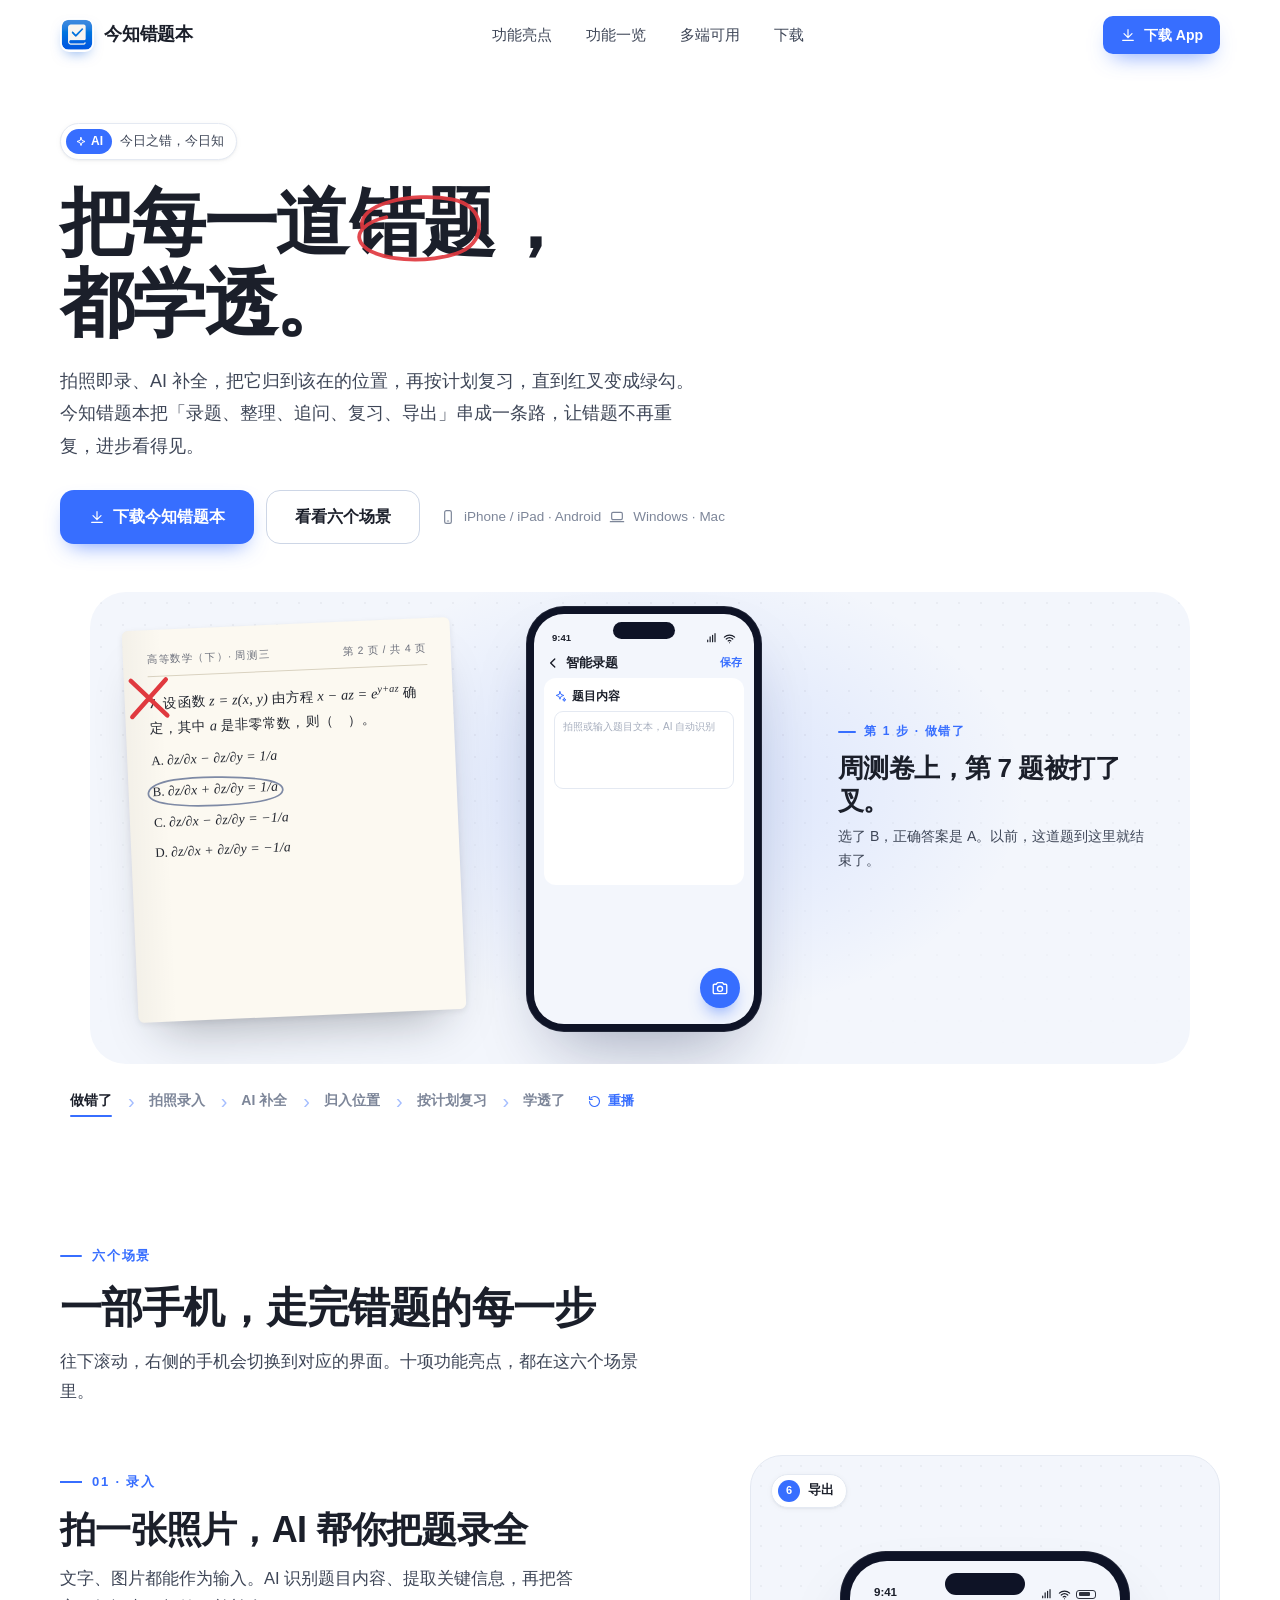
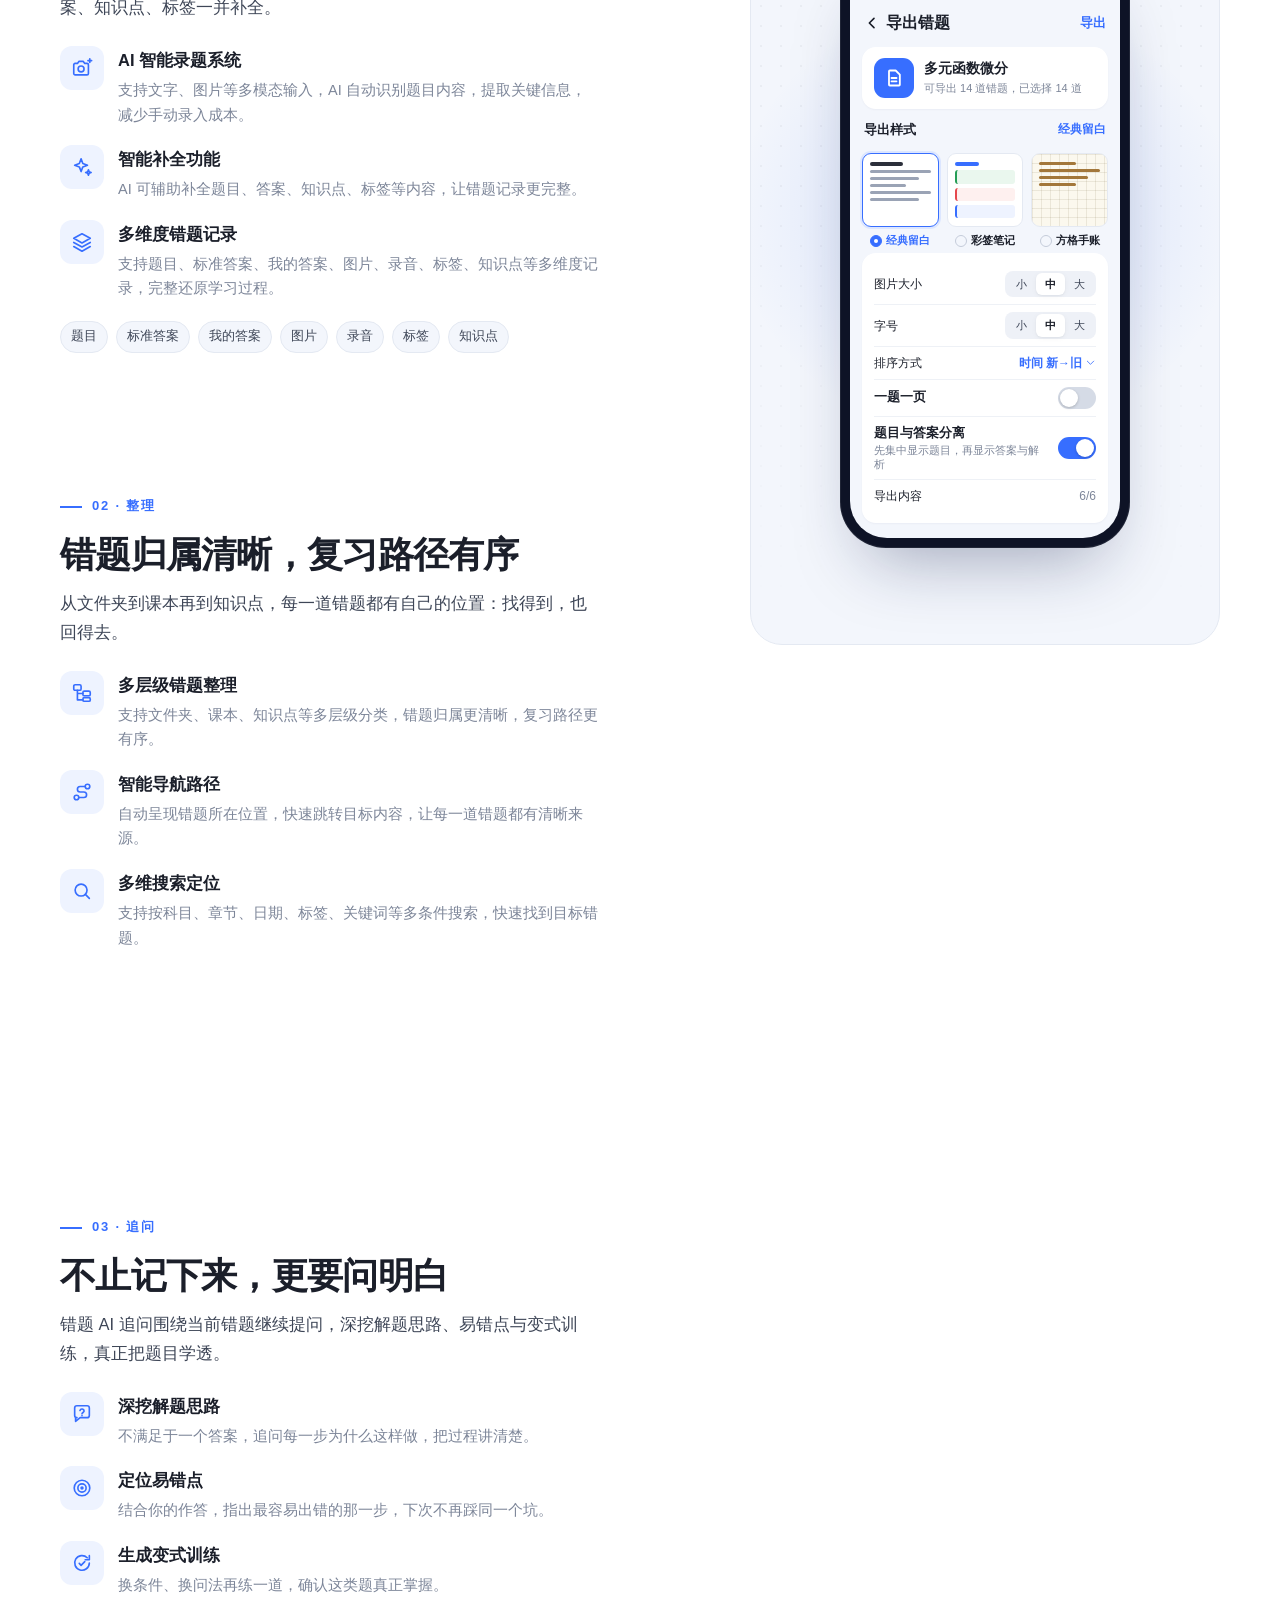
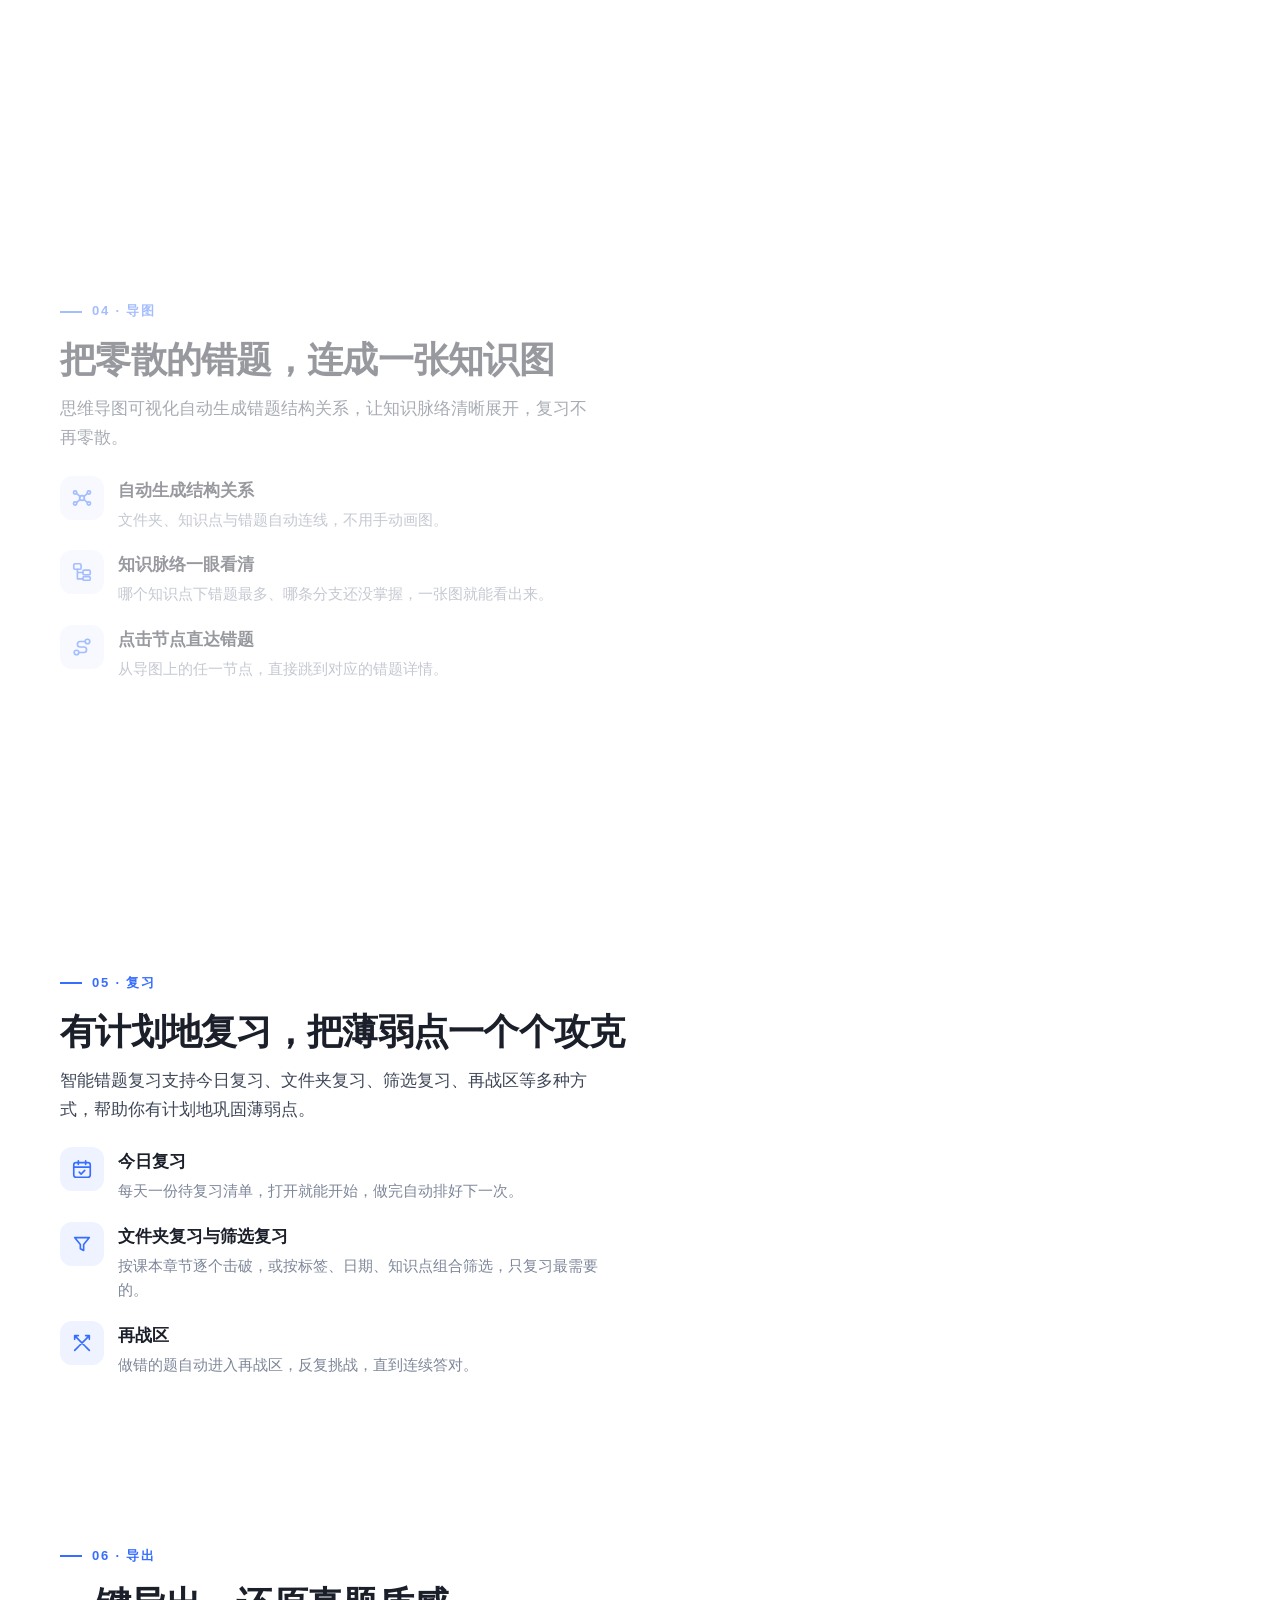
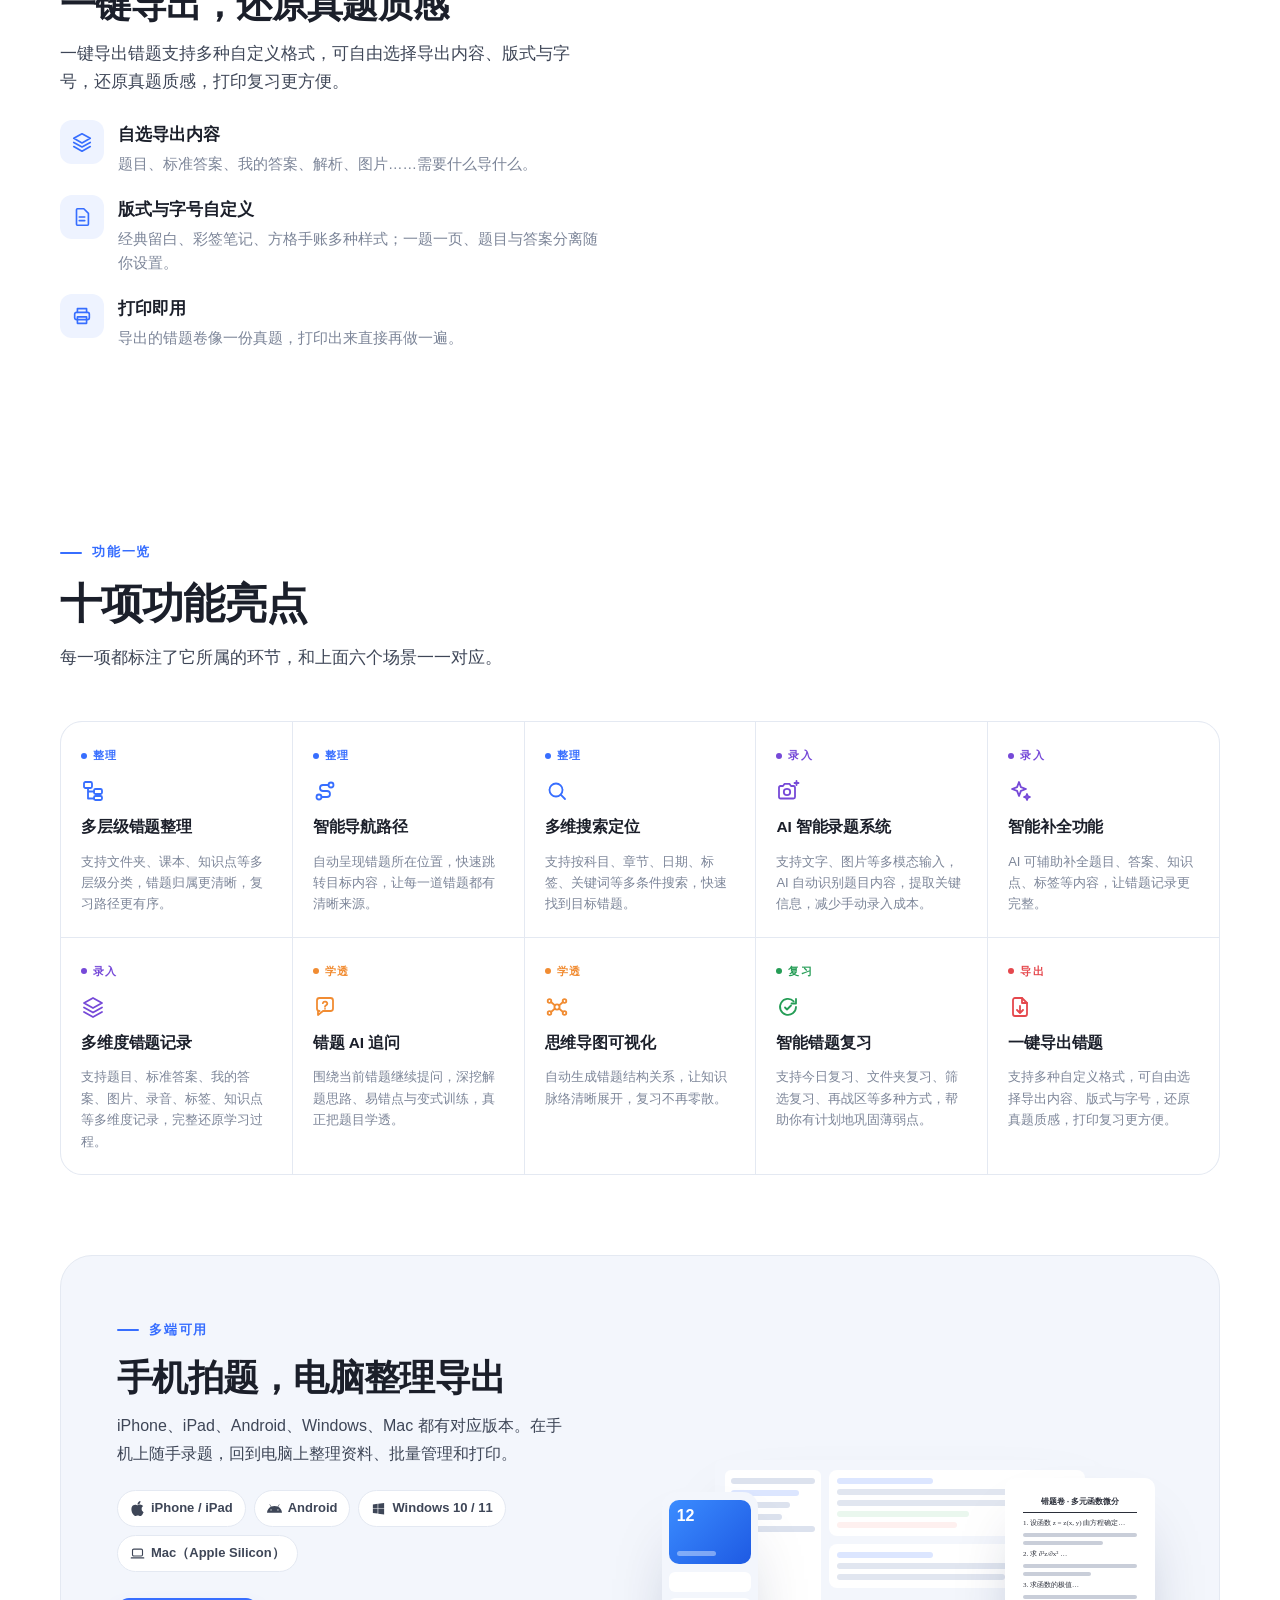
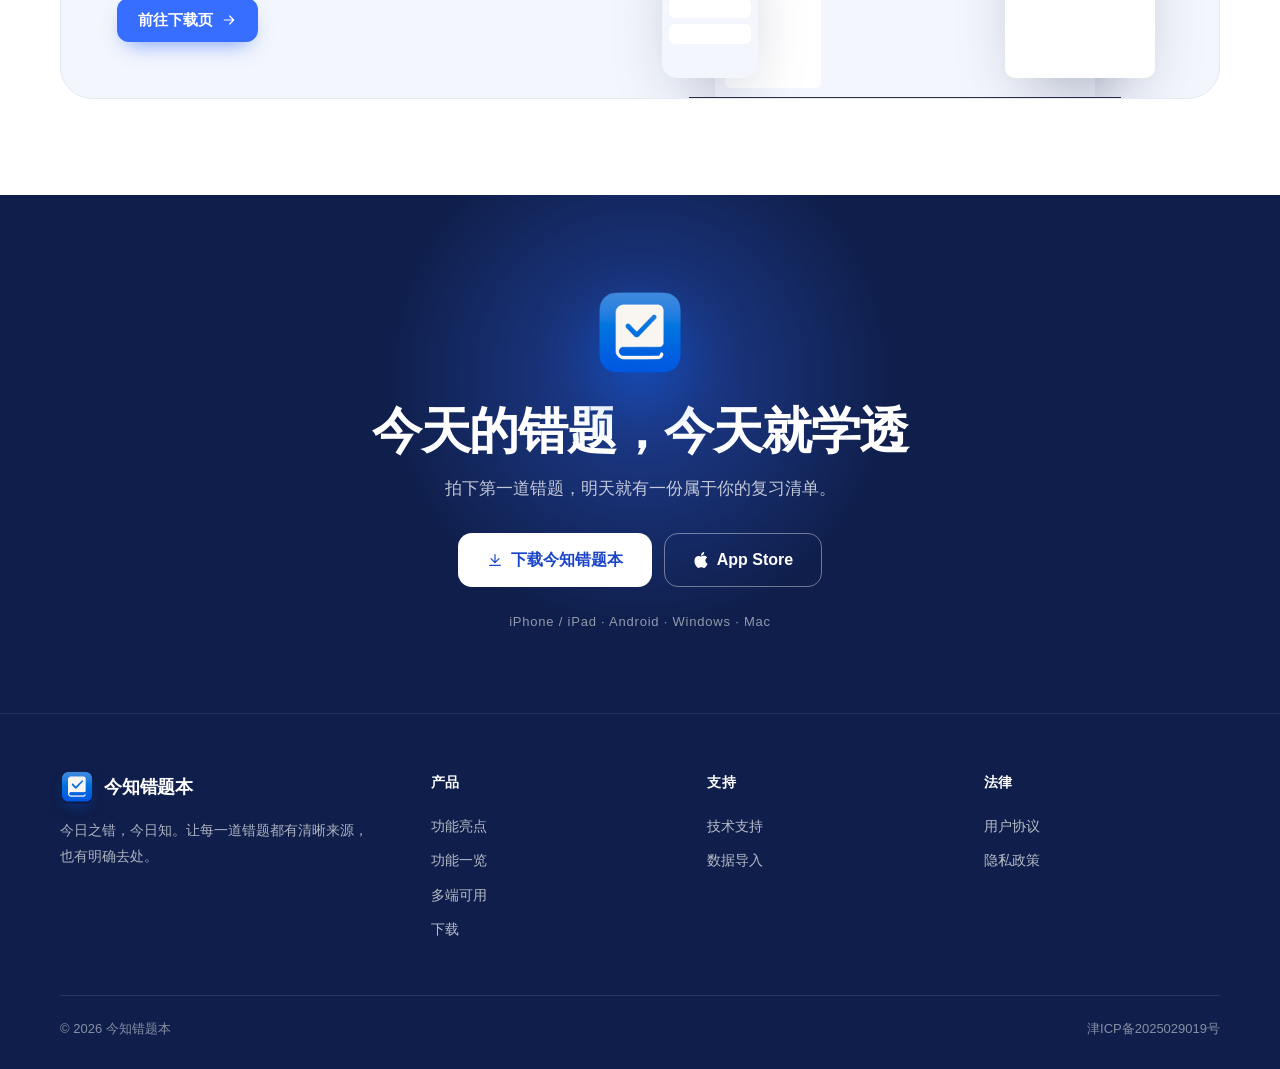
==== commit 16c0bcb2: "Redesign homepage with animated hero and add download page - Hero: choreographed "life of a mistake"" ====
--- a/Website/index.html
+++ b/Website/index.html
@@ -4,105 +4,241 @@
 <meta charset="utf-8">
 <meta name="viewport" content="width=device-width, initial-scale=1">
 <title>今知错题本</title>
-<meta name="description" content="今知错题本：AI 智能录题、多层级整理、错题 AI 追问、思维导图、智能复习与一键导出，让每一道错题都有清晰来源，也有明确去处。">
+<meta name="description" content="今知错题本：拍照即录，AI 补全答案、知识点与标签；多层级整理、错题追问、思维导图、按计划复习与一键导出。iPhone / iPad、Android、Windows、Mac 可用。">
+<link rel="icon" href="assets/icon.png">
+<link rel="stylesheet" href="assets/style.css">
 <style>
-:root{
-  --blue:#376EFF;--blue-deep:#2158E8;--blue-ink:#1B45C9;--blue-50:#EEF3FF;--blue-100:#DCE6FF;--blue-200:#B9CBFF;
-  --ground:#F3F6FC;--surface:#FFFFFF;--ink:#1B1F2A;--ink-2:#3E4657;--muted:#7D8699;--line:#E4E9F2;--line-2:#CDD6E6;
-  --green:#259D56;--green-bg:#EAF7EE;--red:#E5484D;--red-bg:#FEF0EF;--orange:#F18C32;--orange-bg:#FFF6EF;--purple:#7649D8;--purple-bg:#F2ECFA;
-  --navy:#0F1E4A;--navy-2:#16296A;
-  --shadow-sm:0 1px 2px rgba(27,31,42,.05),0 1px 6px rgba(27,31,42,.04);
-  --shadow:0 14px 34px -14px rgba(15,30,74,.22);
-  --shadow-lg:0 36px 70px -28px rgba(15,30,74,.38);
-  --font:-apple-system,BlinkMacSystemFont,"PingFang SC","Hiragino Sans GB","MiSans","HarmonyOS Sans SC","Microsoft YaHei","Noto Sans CJK SC","Noto Sans SC","Source Han Sans SC","Helvetica Neue",Arial,sans-serif;
-  --serif:"Songti SC","STSong","Noto Serif CJK SC","Noto Serif SC","Source Han Serif SC","SimSun",Georgia,serif;
-  --math:"Times New Roman","STIX Two Math","Cambria Math",Times,serif;
-  color-scheme:light;
-}
-*,*::before,*::after{box-sizing:border-box}
-html{scroll-behavior:smooth;scroll-padding-top:84px;-webkit-text-size-adjust:100%}
-body{margin:0;font-family:var(--font);font-size:16px;line-height:1.75;color:var(--ink);background:var(--surface);-webkit-font-smoothing:antialiased;overflow-x:hidden}
-h1,h2,h3,h4,p,ul,ol,figure{margin:0}
-ul,ol{padding:0;list-style:none}
-a{color:inherit;text-decoration:none}
-button{font:inherit;color:inherit;background:none;border:0;padding:0;cursor:pointer}
-svg{display:block}
-sup{font-size:.72em;line-height:0}
-:focus-visible{outline:2px solid var(--blue);outline-offset:3px;border-radius:6px}
-.i{width:22px;height:22px;flex:none;fill:none;stroke:currentColor;stroke-width:1.8;stroke-linecap:round;stroke-linejoin:round}
-.i--s{width:16px;height:16px}
-.i--xs{width:12px;height:12px;stroke-width:2}
-.i--f{fill:currentColor;stroke:none}
-.container{width:min(1160px,calc(100% - 48px));margin-inline:auto}
-.num{font-variant-numeric:tabular-nums}
-
-/* ---------- buttons ---------- */
-.btn{display:inline-flex;align-items:center;justify-content:center;gap:8px;height:44px;padding:0 20px;border-radius:12px;font-weight:600;font-size:15px;border:1px solid transparent;white-space:nowrap;transition:transform .15s ease,box-shadow .15s ease,background .15s ease,border-color .15s ease}
-.btn:hover{transform:translateY(-1px)}
-.btn--primary{background:var(--blue);color:#fff;box-shadow:0 10px 22px -10px rgba(55,110,255,.75)}
-.btn--primary:hover{background:var(--blue-deep)}
-.btn--ghost{background:var(--surface);border-color:var(--line-2);color:var(--ink)}
-.btn--ghost:hover{border-color:var(--blue-200);background:var(--blue-50)}
-.btn--sm{height:38px;padding:0 16px;font-size:14px;border-radius:10px}
-.btn--lg{height:54px;padding:0 28px;font-size:16px;border-radius:14px}
-
-/* ---------- nav ---------- */
-.nav{position:sticky;top:0;z-index:60;background:rgba(255,255,255,.86);-webkit-backdrop-filter:saturate(180%) blur(14px);backdrop-filter:saturate(180%) blur(14px);border-bottom:1px solid transparent;transition:border-color .2s,box-shadow .2s}
-.nav.scrolled{border-color:var(--line);box-shadow:0 6px 24px -18px rgba(15,30,74,.25)}
-.nav__inner{display:flex;align-items:center;justify-content:space-between;height:70px;gap:24px}
-.brand{display:flex;align-items:center;gap:10px;font-weight:800;font-size:18px;letter-spacing:-.01em}
-.brand__mark{width:36px;height:36px;border-radius:11px;background:linear-gradient(145deg,#4A86FF,#2158E8);display:grid;place-items:center;color:#fff;box-shadow:0 8px 16px -8px rgba(33,88,232,.7)}
-.brand__mark .i{width:20px;height:20px;stroke-width:2}
-.brand__tag{margin-left:6px;font-size:11px;font-weight:600;color:var(--blue);background:var(--blue-50);border-radius:999px;padding:2px 8px;letter-spacing:.04em}
-.nav__links{display:flex;gap:34px;font-size:15px;font-weight:500;color:var(--ink-2)}
-.nav__links a{position:relative;padding:6px 0}
-.nav__links a::after{content:"";position:absolute;left:0;right:0;bottom:0;height:2px;border-radius:2px;background:var(--blue);transform:scaleX(0);transition:transform .2s}
-.nav__links a:hover{color:var(--ink)}
-.nav__links a:hover::after{transform:scaleX(1)}
-.nav__cta{display:flex;align-items:center;gap:10px}
-.nav__toggle{display:none;width:40px;height:40px;border-radius:10px;border:1px solid var(--line);place-items:center}
-
-/* ---------- section scaffolding ---------- */
-.section{padding:96px 0}
-.section--ground{background:var(--ground)}
-.kicker{display:inline-flex;align-items:center;gap:10px;color:var(--blue);font-weight:700;font-size:13px;letter-spacing:.14em}
-.kicker::before{content:"";width:22px;height:2px;background:var(--blue);border-radius:2px}
-.sec-head{max-width:680px;margin-bottom:56px}
-.sec-head h2{font-size:clamp(28px,3.6vw,42px);line-height:1.22;letter-spacing:-.02em;font-weight:800;margin:14px 0 16px;text-wrap:balance}
-.sec-head p{color:var(--ink-2);font-size:17px;max-width:600px}
-
-/* ---------- hero ---------- */
-.hero{position:relative;padding:64px 0 48px;overflow:hidden}
-.hero__grid{display:grid;grid-template-columns:1.02fr 1fr;gap:40px;align-items:center}
+/* ===================== hero ===================== */
+.hero{position:relative;padding:52px 0 28px;overflow:hidden}
+.hero__head{max-width:860px}
 .eyebrow{display:inline-flex;align-items:center;gap:8px;padding:5px 12px 5px 5px;border-radius:999px;background:var(--surface);border:1px solid var(--line);font-size:13px;color:var(--ink-2);box-shadow:var(--shadow-sm)}
 .eyebrow b{display:inline-flex;align-items:center;gap:4px;background:var(--blue);color:#fff;border-radius:999px;padding:2px 9px;font-size:12px;font-weight:700}
-.hero h1{font-size:clamp(38px,5.2vw,62px);line-height:1.14;letter-spacing:-.025em;font-weight:800;margin:22px 0 20px;text-wrap:balance}
-.hero h1 em{font-style:normal;color:var(--blue);background:linear-gradient(transparent 64%,var(--blue-100) 64%);padding:0 .04em;border-radius:3px}
-.hero__lead{font-size:18px;color:var(--ink-2);max-width:540px;line-height:1.8}
-.hero__actions{display:flex;gap:12px;margin-top:30px;flex-wrap:wrap}
-.hero__facts{display:flex;flex-wrap:wrap;gap:8px 22px;margin-top:30px;font-size:13.5px;color:var(--muted)}
-.hero__facts span{display:inline-flex;align-items:center;gap:7px}
-.hero__facts span::before{content:"";width:6px;height:6px;border-radius:50%;background:var(--blue)}
-.hero__shot{position:relative;display:flex;justify-content:center;align-items:center;min-height:700px}
-.hero__shot::before{content:"";position:absolute;inset:24px 0 0 0;border-radius:36px;background:var(--ground);z-index:0}
-.hero__shot::after{content:"";position:absolute;inset:24px 0 0 0;border-radius:36px;background:radial-gradient(420px 320px at 50% 45%,rgba(55,110,255,.16),transparent 70%);z-index:0;pointer-events:none}
-.hero__shot .phone{z-index:1}
-.fl{position:absolute;z-index:3;background:var(--surface);border:1px solid var(--line);border-radius:16px;box-shadow:var(--shadow);padding:11px 14px 11px 11px;display:flex;align-items:center;gap:10px;font-size:12.5px;line-height:1.4;white-space:nowrap;animation:bob 7s ease-in-out infinite}
-.fl b{display:block;font-size:13px;font-weight:700}
-.fl small{display:block;font-size:11.5px;color:var(--muted);margin-top:2px}
-.fl .fic{width:34px;height:34px;border-radius:10px;display:grid;place-items:center;flex:none}
-.fl--a{top:70px;left:-14px}
-.fl--b{top:150px;right:-26px;animation-delay:-2.5s}
-.fl--c{bottom:40px;left:-6px;animation-delay:-4.5s}
-.fl .crumbline{display:flex;align-items:center;gap:3px;font-size:11.5px;color:var(--muted);margin-top:3px}
-.fl .crumbline b{display:inline;font-size:11.5px;color:var(--blue)}
-@keyframes bob{0%,100%{transform:translateY(0)}50%{transform:translateY(-7px)}}
-
-/* ---------- phone ---------- */
-.phone{--w:300px;width:var(--w);height:calc(var(--w) * 2.06);background:#0E1326;border-radius:46px;padding:10px;box-shadow:var(--shadow-lg),inset 0 0 0 1px rgba(255,255,255,.08);position:relative;flex:none}
+.hero h1{font-size:clamp(40px,6vw,74px);line-height:1.1;letter-spacing:-.03em;font-weight:800;margin:22px 0 20px;text-wrap:balance}
+.circled{position:relative;display:inline-block;padding:0 .04em}
+.circled svg{position:absolute;left:-5%;top:-14%;width:112%;height:132%;overflow:visible;pointer-events:none}
+.circled path{fill:none;stroke:var(--pen);stroke-width:5;stroke-linecap:round;stroke-linejoin:round;stroke-dasharray:1;stroke-dashoffset:1;animation:drawpath 1s cubic-bezier(.4,0,.2,1) .45s forwards;opacity:.92}
+@keyframes drawpath{to{stroke-dashoffset:0}}
+.hero__lead{font-size:18px;color:var(--ink-2);max-width:640px;line-height:1.8}
+.hero__actions{display:flex;gap:12px;margin-top:28px;flex-wrap:wrap;align-items:center}
+.hero__plat{display:inline-flex;align-items:center;gap:8px;font-size:13.5px;color:var(--muted);margin-left:8px}
+.hero__plat .i{width:16px;height:16px}
+
+/* scene */
+.scene-wrap{position:relative;margin-top:40px;overflow-x:auto;overflow-y:hidden;-webkit-overflow-scrolling:touch;scrollbar-width:none}
+.scene-wrap::-webkit-scrollbar{display:none}
+.scene-size{position:relative;width:calc(1100px * var(--s,1));height:calc(480px * var(--s,1));margin:0 auto}
+.scene{position:absolute;left:0;top:0;width:1100px;height:480px;transform:scale(var(--s,1));transform-origin:0 0;transition:opacity .35s}
+.scene.fade{opacity:0}
+.scene.fade *{transition:none!important;animation:none!important}
+.sc-bg{position:absolute;inset:8px 0 0 0;border-radius:36px;background:var(--ground);overflow:hidden}
+.sc-bg::before{content:"";position:absolute;inset:0;background:radial-gradient(520px 330px at 52% 42%,rgba(55,110,255,.15),transparent 70%)}
+.sc-bg::after{content:"";position:absolute;inset:0;background-image:radial-gradient(rgba(27,31,42,.09) 1px,transparent 1px);background-size:22px 22px;opacity:.5;-webkit-mask-image:linear-gradient(#000 30%,transparent);mask-image:linear-gradient(#000 30%,transparent)}
+/* paper */
+.sc-paper{position:absolute;left:40px;top:40px;width:328px;height:392px;background:var(--paper);border-radius:6px;box-shadow:0 30px 50px -24px rgba(27,31,42,.35),0 2px 6px rgba(27,31,42,.08);transform:rotate(-2.5deg);padding:20px 24px 20px;font-family:var(--serif);color:#22262F;transition:transform .6s,opacity .5s}
+.sc-paper::before{content:"";position:absolute;inset:0;border-radius:6px;background:linear-gradient(90deg,rgba(0,0,0,.035),transparent 12%);pointer-events:none}
+.pp-head{display:flex;justify-content:space-between;font-size:10.5px;color:#6B6F7B;letter-spacing:.06em;border-bottom:1px solid #D9D2C0;padding-bottom:8px;margin-bottom:14px;font-family:var(--font)}
+.pp-q{font-size:13.5px;line-height:1.7;letter-spacing:.01em}
+.pp-q b{font-weight:700;margin-right:4px}
+.pp-opts{margin-top:10px;font-size:13px;line-height:1.5;display:grid;gap:10px}
+.pp-opts li{position:relative}
+.pencil{position:absolute;left:-12px;top:-8px;width:150px;height:36px;overflow:visible;pointer-events:none}
+.pencil path{fill:none;stroke:var(--pencil);stroke-width:1.7;stroke-linecap:round;opacity:.8}
+.pp-mark{position:absolute;left:-6px;top:38px;width:60px;height:60px;overflow:visible;pointer-events:none}
+.pp-mark path{fill:none;stroke-width:4.5;stroke-linecap:round;stroke-linejoin:round;stroke-dasharray:1;stroke-dashoffset:1}
+.pp-mark .x1,.pp-mark .x2{stroke:var(--pen)}
+.pp-mark .ok{stroke:var(--green)}
+.scene.s0 .pp-mark .x1{animation:drawpath .3s ease-out .5s forwards}
+.scene.s0 .pp-mark .x2{animation:drawpath .3s ease-out .8s forwards}
+.scene.s5 .pp-mark .x1,.scene.s5 .pp-mark .x2{opacity:0;transition:opacity .45s .25s}
+.scene.s5 .pp-mark .ok{animation:drawpath .7s ease-out .65s forwards}
+.pp-stamp{position:absolute;right:22px;bottom:24px;padding:5px 12px;border:2.5px solid var(--green);color:var(--green);border-radius:8px;font-family:var(--font);font-weight:800;font-size:15px;letter-spacing:.14em;transform:rotate(-9deg) scale(1.5);opacity:0;transition:transform .35s cubic-bezier(.2,1.2,.4,1) 1.3s,opacity .25s 1.3s;background:rgba(255,255,255,.35)}
+.scene.s5 .pp-stamp{opacity:1;transform:rotate(-9deg) scale(1)}
+/* viewfinder + flash */
+.sc-vf{position:absolute;left:22px;top:22px;width:364px;height:428px;opacity:0;transform:scale(1.08);transition:opacity .35s,transform .35s;pointer-events:none}
+.sc-vf i{position:absolute;width:36px;height:36px;border:3px solid var(--blue);border-radius:5px}
+.sc-vf i:nth-child(1){left:0;top:0;border-right:0;border-bottom:0}
+.sc-vf i:nth-child(2){right:0;top:0;border-left:0;border-bottom:0}
+.sc-vf i:nth-child(3){left:0;bottom:0;border-right:0;border-top:0}
+.sc-vf i:nth-child(4){right:0;bottom:0;border-left:0;border-top:0}
+.scene.s1 .sc-vf{opacity:1;transform:scale(1)}
+.scene.s2 .sc-vf{opacity:0}
+.sc-flash{position:absolute;left:22px;top:22px;width:364px;height:428px;background:#fff;border-radius:8px;opacity:0;pointer-events:none}
+.scene.s1 .sc-flash{animation:flash .5s ease-out .55s}
+@keyframes flash{0%{opacity:0}15%{opacity:.9}100%{opacity:0}}
+/* snapshot flying into the phone */
+.sc-snap{position:absolute;left:40px;top:40px;width:328px;height:392px;transform-origin:0 0;opacity:0;pointer-events:none;border-radius:6px;overflow:hidden;box-shadow:0 20px 40px -16px rgba(27,31,42,.45)}
+.sc-snap .sc-paper,.ph-thumb .sc-paper{left:0;top:0;transform:none;box-shadow:none;transition:none}
+.scene.s1 .sc-snap{animation:fly .8s cubic-bezier(.5,0,.3,1) .75s both,vanish .01s 1.6s forwards}
+@keyframes fly{0%{opacity:1;transform:rotate(-2.5deg) scale(1)}18%{transform:rotate(-1deg) scale(1.03)}100%{opacity:1;transform:translate(424px,174px) scale(.2)}}
+@keyframes vanish{to{opacity:0}}
+/* phone */
+.sc-phone{position:absolute;left:436px;top:22px;width:236px;height:426px;background:#0E1326;border-radius:38px;padding:8px;box-shadow:var(--shadow-lg),inset 0 0 0 1px rgba(255,255,255,.08);transition:transform .6s,opacity .6s}
+.sc-phone::before{content:"";position:absolute;top:16px;left:50%;transform:translateX(-50%);width:62px;height:17px;border-radius:10px;background:#0E1326;z-index:3}
+.sc-screen{width:100%;height:100%;border-radius:30px;background:var(--ground);overflow:hidden;position:relative;font-size:10.5px;line-height:1.45;color:var(--ink)}
+.scene.s3 .sc-phone{transform:scale(.97);opacity:.85}
+.scene.s4 .sc-phone{opacity:.55}
+.ph-sb{height:34px;display:flex;align-items:flex-end;justify-content:space-between;padding:0 18px 3px;font-size:9.5px;font-weight:600}
+.ph-sb .i{width:11px;height:11px;stroke-width:2.2}
+.ph-bar{height:30px;display:flex;align-items:center;gap:6px;padding:0 12px;font-size:13px;font-weight:700}
+.ph-bar .i--back{width:14px;height:14px;stroke-width:2.4}
+.ph-bar .act{margin-left:auto;font-size:11px;color:var(--blue);font-weight:700}
+.ph-card{margin:0 10px 8px;background:#fff;border-radius:12px;padding:10px}
+.ph-label{display:flex;align-items:center;gap:5px;font-weight:700;font-size:11.5px;margin-bottom:6px}
+.ph-label .i{width:13px;height:13px;color:var(--blue)}
+.ph-ta{height:78px;border:1px solid var(--line);border-radius:9px;padding:7px 8px;font-size:10px;line-height:1.55;color:var(--ink);overflow:hidden}
+.ph-ta .ph{color:#A5ADBD}
+.scene.s1 .ph-ta .ph,.scene.s2 .ph-ta .ph{display:none}
+.ph-caret{display:none;width:1.5px;height:1em;background:var(--blue);vertical-align:-.15em;margin-left:1px;animation:blink 1s steps(2) infinite}
+.scene.s1 .ph-caret{display:inline-block}
+@keyframes blink{50%{opacity:0}}
+.ph-thumbrow{display:flex;align-items:flex-end;gap:8px;margin-top:8px;height:78px}
+.ph-thumb{position:relative;width:66px;height:78px;border-radius:7px;overflow:hidden;border:1px solid var(--line);background:#fff;opacity:0;flex:none}
+.scene.s1 .ph-thumb{opacity:1;transition:opacity .2s 1.55s}
+.ph-thumb .mini{position:absolute;left:0;top:0;width:328px;height:392px;transform:scale(.2);transform-origin:0 0}
+.ph-thumb .scan{position:absolute;left:0;right:0;top:0;height:2px;background:var(--blue);box-shadow:0 0 10px 2px rgba(55,110,255,.6);opacity:0}
+.scene.s1 .ph-thumb .scan{animation:scan 1.2s ease-in-out 1.6s both}
+@keyframes scan{0%{top:0;opacity:1}100%{top:calc(100% - 2px);opacity:1}}
+.ph-thumbtxt{font-size:10px;color:var(--muted);opacity:0;line-height:1.5;padding-bottom:4px}
+.scene.s1 .ph-thumbtxt{opacity:1;transition:opacity .3s 2.85s}
+.ph-thumbtxt b{display:block;color:var(--green);font-weight:700}
+.ph-fields{padding:4px 10px;background:transparent;transition:background .3s}
+.scene.s2 .ph-fields{background:#fff}
+.ph-field{display:grid;grid-template-columns:42px 1fr auto;gap:6px;align-items:center;padding:6px 0;border-top:1px solid #EEF1F6;font-size:10.5px;opacity:0;transform:translateY(6px)}
+.ph-field:first-child{border-top:0}
+.ph-field span{color:var(--muted)}
+.ph-field b{font-weight:600;display:flex;gap:4px;flex-wrap:wrap;align-items:center;min-width:0}
+.ph-field b.ok{color:var(--green)}
+.ph-field b.no{color:var(--red)}
+.ph-field .long{display:block;white-space:nowrap;overflow:hidden;text-overflow:ellipsis;font-weight:500;color:var(--ink-2)}
+.ph-field .ai{font-size:9px;font-weight:700;color:var(--blue);background:var(--blue-50);border-radius:4px;padding:1px 4px;font-style:normal;white-space:nowrap}
+.ph-field .chip{padding:1px 6px;font-size:9.5px}
+.scene.s2 .ph-field{opacity:1;transform:none;transition:opacity .35s,transform .35s}
+.scene.s2 .ph-field:nth-child(1){transition-delay:.2s}
+.scene.s2 .ph-field:nth-child(2){transition-delay:.6s}
+.scene.s2 .ph-field:nth-child(3){transition-delay:1s}
+.scene.s2 .ph-field:nth-child(4){transition-delay:1.4s}
+.scene.s2 .ph-field:nth-child(5){transition-delay:1.8s}
+.scene.s2 .ph-field:nth-child(6){transition-delay:2.2s}
+.ph-cam{position:absolute;right:14px;bottom:16px;width:40px;height:40px;border-radius:50%;background:var(--blue);color:#fff;display:grid;place-items:center;box-shadow:0 10px 18px -8px rgba(55,110,255,.8);z-index:2}
+.ph-cam .i{width:18px;height:18px}
+.scene.s1 .ph-cam{animation:press .5s ease .2s}
+@keyframes press{50%{transform:scale(.86)}}
+/* step captions (right area, before the card appears) */
+.sc-cap{position:absolute;left:748px;top:130px;width:310px;transition:opacity .35s}
+.sc-cap > div{position:absolute;left:0;top:0;width:100%;opacity:0;transform:translateY(8px);transition:opacity .4s,transform .4s}
+.sc-cap small{display:inline-flex;align-items:center;gap:8px;font-size:12px;font-weight:800;letter-spacing:.14em;color:var(--blue)}
+.sc-cap small::before{content:"";width:18px;height:2px;background:var(--blue);border-radius:2px}
+.sc-cap b{display:block;font-size:26px;font-weight:800;letter-spacing:-.02em;line-height:1.25;margin:10px 0 8px;color:var(--ink)}
+.sc-cap p{font-size:14px;line-height:1.7;color:var(--ink-2)}
+.sc-cap .cap0{opacity:1;transform:none}
+.scene.s1 .sc-cap .cap0{opacity:0;transform:translateY(-8px)}
+.scene.s1 .sc-cap .cap1{opacity:1;transform:none;transition-delay:.25s}
+.scene.s2 .sc-cap .cap1{opacity:0;transform:translateY(-8px);transition-delay:0s}
+.scene.s2 .sc-cap .cap2{opacity:1;transform:none;transition-delay:.25s}
+.scene.s3 .sc-cap{opacity:0;pointer-events:none}
+/* mini card flying into the tree */
+.sc-mini{position:absolute;left:452px;top:150px;width:206px;background:#fff;border-radius:10px;padding:8px 10px;box-shadow:0 16px 30px -12px rgba(15,30,74,.35);border:1px solid var(--line);font-size:10.5px;opacity:0;transform-origin:0 0;pointer-events:none;z-index:4}
+.sc-mini .t{display:block;margin-top:4px;white-space:nowrap;overflow:hidden;text-overflow:ellipsis;color:var(--ink)}
+.sc-mini .chips{margin-top:5px}
+.scene.s3 .sc-mini{animation:flycard .9s cubic-bezier(.5,0,.3,1) .5s both}
+@keyframes flycard{0%{opacity:0;transform:translate(0,0) scale(.9)}20%{opacity:1;transform:translate(0,-8px) scale(1)}100%{opacity:1;transform:translate(286px,86px) scale(.92)}}
+.scene.s4 .sc-mini{animation:none;opacity:0}
+/* right card */
+.sc-right{position:absolute;left:722px;top:56px;width:346px;height:352px;background:#fff;border-radius:18px;border:1px solid var(--line);box-shadow:var(--shadow-lg);padding:16px;opacity:0;transform:translateX(26px);transition:opacity .5s,transform .5s;overflow:hidden}
+.scene.s3 .sc-right{opacity:1;transform:none}
+.rc-head{font-size:12.5px;font-weight:800;display:flex;align-items:center;justify-content:space-between;height:24px}
+.rc-head .n{font-weight:600;color:var(--muted);font-size:11px}
+.rc-tree,.rc-review{position:absolute;inset:16px;transition:opacity .45s,transform .45s}
+.rc-review{opacity:0;transform:translateY(10px)}
+.scene.s4 .rc-tree{opacity:0;transform:translateY(-10px)}
+.scene.s4 .rc-review{opacity:1;transform:none}
+.rc-crumb{display:flex;align-items:center;gap:3px;font-size:10.5px;color:var(--muted);margin:6px 0 10px;flex-wrap:wrap}
+.rc-crumb i{font-style:normal;opacity:0;transform:translateX(-4px);transition:opacity .3s,transform .3s}
+.rc-crumb i.on{color:var(--blue);font-weight:700}
+.scene.s3 .rc-crumb i{opacity:1;transform:none}
+.scene.s3 .rc-crumb i:nth-child(1){transition-delay:1.5s}
+.scene.s3 .rc-crumb i:nth-child(2){transition-delay:1.65s}
+.scene.s3 .rc-crumb i:nth-child(3){transition-delay:1.8s}
+.scene.s3 .rc-crumb i:nth-child(4){transition-delay:1.95s}
+.scene.s3 .rc-crumb i:nth-child(5){transition-delay:2.1s}
+.scene.s3 .rc-crumb i:nth-child(6){transition-delay:2.25s}
+.scene.s3 .rc-crumb i:nth-child(7){transition-delay:2.4s}
+.rc-tree ul li{display:flex;align-items:center;gap:6px;height:30px;font-size:11.5px;color:var(--ink-2)}
+.rc-tree li .i{width:14px;height:14px;color:var(--blue)}
+.rc-tree li .n{margin-left:auto;font-size:10.5px;color:var(--muted)}
+.rc-tree li.l2{padding-left:16px}
+.rc-tree li.l3{padding-left:32px}
+.rc-tree li.on{color:var(--ink);font-weight:700}
+.rc-tree li.slot{height:50px;margin:2px 0 2px 32px;border-radius:9px;background:var(--blue-50);border:1.5px dashed var(--blue-200);transition:background .3s 1.4s,border-color .3s 1.4s}
+.scene.s3 .rc-tree li.slot{background:#fff;border-color:transparent}
+.rv-prog{height:5px;border-radius:3px;background:var(--line);margin:8px 0 10px;overflow:hidden}
+.rv-prog i{display:block;height:100%;width:25%;background:var(--blue);border-radius:3px;transition:width .6s 1.9s}
+.scene.s4 .rv-prog i{width:33%}
+.rv-item{display:flex;align-items:center;gap:8px;padding:9px 10px;border-radius:10px;font-size:11.5px;color:var(--ink-2);border:1px solid transparent}
+.rv-item .t{flex:1;min-width:0;overflow:hidden;text-overflow:ellipsis;white-space:nowrap}
+.rv-item--on{background:var(--ground);border-color:var(--line);color:var(--ink)}
+.rv-item .ok{width:20px;height:20px;border-radius:50%;background:var(--green);color:#fff;display:grid;place-items:center;opacity:0;transform:scale(.5);transition:opacity .25s 1.85s,transform .3s 1.85s cubic-bezier(.2,1.4,.4,1);flex:none}
+.rv-item .ok .i{width:12px;height:12px;stroke-width:3}
+.scene.s4 .rv-item .ok{opacity:1;transform:scale(1)}
+.rv-btns{display:flex;gap:8px;margin-top:12px}
+.rv-btns span{flex:1;text-align:center;border-radius:9px;padding:8px 0;font-size:11.5px;font-weight:700;background:#F1F3F8;color:var(--ink-2);position:relative;overflow:hidden}
+.rv-btns .g{background:var(--green-bg);color:var(--green)}
+.rv-btns .p{background:var(--blue);color:#fff}
+.scene.s4 .rv-btns .g{animation:press .4s ease 1.5s}
+.rv-btns .g::after{content:"";position:absolute;left:50%;top:50%;width:12px;height:12px;border-radius:50%;background:rgba(37,157,86,.35);transform:translate(-50%,-50%) scale(0);opacity:0}
+.scene.s4 .rv-btns .g::after{animation:ripple .6s ease-out 1.5s}
+@keyframes ripple{0%{transform:translate(-50%,-50%) scale(0);opacity:1}100%{transform:translate(-50%,-50%) scale(10);opacity:0}}
+.rv-done{display:inline-flex;align-items:center;gap:5px;margin-top:12px;font-size:11px;color:var(--green);font-weight:700;opacity:0;transition:opacity .3s 1.6s}
+.rv-done .i{width:13px;height:13px;stroke-width:2.6}
+.scene.s5 .rv-done{opacity:1}
+/* chapters */
+.chapters{display:flex;align-items:center;gap:2px;margin:16px 0 0;flex-wrap:wrap}
+.chapters li{display:flex;align-items:center}
+.chapters li.replay-li::before{content:none}
+.chapters li + li::before{content:"›";color:var(--blue);opacity:.45;font-size:20px;line-height:1;margin:0 4px}
+.chapters button{position:relative;font-size:14px;font-weight:600;color:var(--muted);padding:8px 10px 10px;border-radius:10px;transition:color .2s,background .2s}
+.chapters button::after{content:"";position:absolute;left:10px;right:10px;bottom:5px;height:2px;border-radius:2px;background:var(--blue);transform:scaleX(0);transform-origin:left}
+.chapters button:hover{color:var(--ink);background:var(--ground)}
+.chapters button.on{color:var(--ink)}
+.chapters button.on::after{animation:fillbar var(--dur,3s) linear forwards}
+@keyframes fillbar{to{transform:scaleX(1)}}
+.chapters .replay{margin-left:auto;font-size:13px;color:var(--blue);display:inline-flex;align-items:center;gap:6px;font-weight:600;padding:8px 10px;border-radius:10px}
+.chapters .replay:hover{background:var(--blue-50)}
+.chapters .replay .i{width:15px;height:15px}
+
+/* ===================== story (sticky phone) ===================== */
+.story{padding:88px 0 24px}
+.story__grid{display:grid;grid-template-columns:1fr 470px;gap:72px;align-items:start}
+.step{min-height:76vh;display:flex;flex-direction:column;justify-content:center;padding:28px 0;opacity:.45;transition:opacity .4s}
+.step.on{opacity:1}
+.step:first-child{min-height:58vh;justify-content:flex-start;padding-top:16px}
+.step:last-child{min-height:58vh;justify-content:flex-start}
+.step .no{font-size:13px;letter-spacing:.14em;color:var(--blue);font-weight:800;display:inline-flex;align-items:center;gap:10px}
+.step .no::before{content:"";width:22px;height:2px;background:var(--blue)}
+.step h2{font-size:clamp(26px,3vw,36px);line-height:1.25;letter-spacing:-.02em;font-weight:800;margin:14px 0 12px;text-wrap:balance}
+.step > p{color:var(--ink-2);font-size:16.5px;max-width:540px}
+.plist{display:grid;gap:18px;margin-top:24px;max-width:540px}
+.plist li{display:grid;grid-template-columns:44px 1fr;gap:14px;align-items:start}
+.plist .ico{width:44px;height:44px;border-radius:12px;display:grid;place-items:center;background:var(--blue-50);color:var(--blue)}
+.plist .ico .i{width:22px;height:22px}
+.plist h3{font-size:16.5px;font-weight:700;margin-bottom:3px}
+.plist p{color:var(--muted);font-size:14.5px;line-height:1.7}
+.dims{display:flex;flex-wrap:wrap;gap:8px;margin-top:20px;max-width:540px}
+.dims span{font-size:12.5px;padding:4px 10px;border-radius:999px;background:var(--ground);border:1px solid var(--line);color:var(--ink-2)}
+.story__phone{position:sticky;top:90px;height:calc(100vh - 110px);min-height:660px;max-height:820px}
+.story__stage{position:relative;width:100%;height:100%;border-radius:32px;background:var(--ground);border:1px solid var(--line);display:flex;align-items:center;justify-content:center;overflow:hidden;isolation:isolate}
+.story__stage::before{content:"";position:absolute;inset:0;background:radial-gradient(360px 320px at 50% 46%,rgba(55,110,255,.16),transparent 70%);z-index:0}
+.story__stage::after{content:"";position:absolute;inset:0;background-image:radial-gradient(rgba(27,31,42,.09) 1px,transparent 1px);background-size:20px 20px;opacity:.45;-webkit-mask-image:linear-gradient(#000 40%,transparent);mask-image:linear-gradient(#000 40%,transparent);z-index:0}
+.story__tag{position:absolute;left:20px;top:18px;display:inline-flex;align-items:center;gap:8px;background:#fff;border:1px solid var(--line);border-radius:999px;padding:5px 12px 5px 6px;font-size:12.5px;font-weight:700;box-shadow:var(--shadow-sm);z-index:3}
+.story__tag i{width:22px;height:22px;border-radius:50%;background:var(--blue);color:#fff;display:grid;place-items:center;font-style:normal;font-size:11px;font-weight:800}
+.story__stage .phone{position:relative;z-index:1}
+
+/* phone mockup */
+.phone{--w:290px;width:var(--w);height:calc(var(--w) * 2.06);background:#0E1326;border-radius:46px;padding:10px;box-shadow:var(--shadow-lg),inset 0 0 0 1px rgba(255,255,255,.08);position:relative;flex:none}
 .phone::before{content:"";position:absolute;top:22px;left:50%;transform:translateX(-50%);width:80px;height:22px;border-radius:12px;background:#0E1326;z-index:4}
-.phone--hero{--w:320px}
-.screen{width:100%;height:100%;border-radius:37px;background:var(--ground);overflow:hidden;position:relative;font-size:11.5px;line-height:1.5;color:var(--ink);display:flex;flex-direction:column}
+.screen{width:100%;height:100%;border-radius:37px;background:var(--ground);overflow:hidden;position:relative;font-size:11.5px;line-height:1.5;color:var(--ink)}
+.ss{position:absolute;inset:0;display:flex;flex-direction:column;opacity:0;transform:translateY(14px) scale(.985);transition:opacity .45s ease,transform .45s ease}
+.ss.on{opacity:1;transform:none}
 .sb{height:46px;flex:none;display:flex;align-items:flex-end;justify-content:space-between;padding:0 24px 6px;font-size:11.5px;font-weight:600}
 .sb__ic{display:flex;align-items:center;gap:5px}
 .sb__ic .i{width:13px;height:13px;stroke-width:2.2}
@@ -110,16 +246,9 @@
 .sb__bat::after{content:"";position:absolute;inset:1.5px;right:5px;background:var(--ink);border-radius:1px}
 .ah{flex:none;display:flex;align-items:center;gap:8px;padding:4px 14px 10px;font-size:16px;font-weight:700;letter-spacing:-.01em;white-space:nowrap}
 .ah .i--back{width:16px;height:16px;stroke-width:2.4;margin-right:-2px}
-.ah__ic{margin-left:auto;display:flex;align-items:center;gap:10px;color:var(--ink)}
+.ah__ic{margin-left:auto;display:flex;align-items:center;gap:12px;color:var(--ink)}
 .ah__ic .i{width:18px;height:18px;stroke-width:2}
-.ah__act{margin-left:auto;font-size:13px;font-weight:500;color:var(--ink-2)}
-.ah__act + .ah__act{margin-left:0}
-.ah__act--b{color:var(--blue);font-weight:700}
-.cap{display:flex;align-items:center;width:66px;height:25px;border:1px solid #DCE2EE;border-radius:999px;background:#fff;overflow:hidden;flex:none}
-.cap i{flex:1;height:100%;display:grid;place-items:center}
-.cap i + i{border-left:1px solid #E6EAF2}
-.cap__dots::before{content:"";width:3px;height:3px;border-radius:50%;background:#2B2F3A;box-shadow:-5px 0 0 #2B2F3A,5px 0 0 #2B2F3A}
-.cap__o::before{content:"";width:9px;height:9px;border:1.8px solid #2B2F3A;border-radius:50%}
+.ah__act{margin-left:auto;font-size:13px;font-weight:700;color:var(--blue)}
 .scr{flex:1;min-height:0;padding:2px 12px 12px;overflow:hidden;position:relative}
 .mcard{background:var(--surface);border-radius:14px;padding:11px 12px;margin-bottom:9px;box-shadow:0 1px 2px rgba(15,30,74,.04)}
 .mrow{display:flex;align-items:center;justify-content:space-between;gap:8px}
@@ -127,42 +256,13 @@
 .mdate{font-size:11px;color:var(--muted)}
 .mmeta{display:inline-flex;align-items:center;gap:4px;font-size:11px;color:var(--muted)}
 .mhead{font-size:14px;font-weight:700;display:flex;align-items:center;gap:8px;margin-bottom:7px}
-.mhead .sub{font-size:11px;font-weight:500;color:var(--muted)}
-.mhead--blue{color:var(--blue)}
-.mhead--green{color:var(--green)}
-.mhead--orange{color:var(--orange)}
 .mhead .i{width:16px;height:16px;color:var(--blue)}
-.mcard--orange{background:var(--orange-bg)}
-.mcard--green{background:var(--green-bg)}
 .mq{font-size:12px;line-height:1.6;color:var(--ink)}
 .mq--clamp{display:-webkit-box;-webkit-line-clamp:2;-webkit-box-orient:vertical;overflow:hidden}
-.chip{display:inline-flex;align-items:center;gap:4px;padding:2px 8px;border-radius:7px;background:#EEF1F7;color:var(--ink-2);font-size:11px;font-weight:500;line-height:1.5;white-space:nowrap}
-.chip .i{width:12px;height:12px}
-.chip--blue{background:var(--blue-50);color:var(--blue)}
-.chip--green{background:var(--green-bg);color:var(--green)}
-.chip--red{background:var(--red-bg);color:var(--red)}
-.chip--orange{background:var(--orange-bg);color:var(--orange)}
-.chip--purple{background:var(--purple-bg);color:var(--purple)}
-.chip--sm{padding:1px 6px;font-size:10.5px}
-.chips{display:flex;flex-wrap:wrap;gap:6px;align-items:center}
-.math{font-family:var(--math);font-style:italic;font-size:1.08em;letter-spacing:.01em;white-space:nowrap}
+.math{font-family:var(--math);font-style:italic;font-size:1.06em;letter-spacing:.01em;white-space:nowrap}
 .frac{display:inline-flex;flex-direction:column;align-items:center;vertical-align:middle;line-height:1;font-size:.86em;margin:0 1px}
 .frac i{font-style:italic;padding:0 2px 1px}
 .frac i:first-child{border-bottom:1px solid currentColor;margin-bottom:1px}
-.opts{display:flex;flex-direction:column;gap:6px;margin-top:9px}
-.opt{display:flex;align-items:center;gap:9px;padding:5px 9px 5px 6px;border-radius:9px;background:#F4F6FA;font-size:11.5px;min-height:34px}
-.opt b{width:22px;height:22px;border-radius:7px;background:#fff;display:grid;place-items:center;font-weight:700;font-size:11.5px;color:var(--ink-2);flex:none;box-shadow:var(--shadow-sm)}
-.opt em{margin-left:auto;font-style:normal;font-size:10.5px;font-weight:600}
-.opt--ok{background:var(--green-bg);color:var(--green)}
-.opt--ok b{color:var(--green)}
-.opt--no{background:var(--red-bg);color:var(--red)}
-.opt--no b{color:var(--red)}
-.btnrow{display:flex;gap:8px}
-.mbtn{flex:1;display:inline-flex;align-items:center;justify-content:center;gap:5px;height:32px;border-radius:9px;font-size:12px;font-weight:600}
-.mbtn .i{width:14px;height:14px}
-.mbtn--blue{background:var(--blue-50);color:var(--blue)}
-.mbtn--green{background:var(--green-bg);color:var(--green)}
-.mbtn--solid{background:var(--blue);color:#fff}
 .crumb{display:flex;align-items:center;gap:3px;font-size:12px;padding:2px 2px 8px;flex-wrap:wrap}
 .crumb a{color:var(--blue)}
 .crumb .i{width:11px;height:11px;color:var(--muted)}
@@ -188,15 +288,12 @@
 .tabbar .i{width:20px;height:20px}
 .tabbar .on{color:var(--blue)}
 .ta{border:1px solid var(--line);border-radius:10px;padding:8px 10px;font-size:11.5px;line-height:1.6;min-height:74px;color:var(--ink)}
-.cursor{display:inline-block;width:1.5px;height:1em;background:var(--blue);vertical-align:-.15em;margin-left:1px;animation:blink 1s steps(2) infinite}
-@keyframes blink{50%{opacity:0}}
 .link{color:var(--blue);font-weight:600;display:inline-flex;align-items:center;gap:4px;font-size:11.5px}
 .link .i{width:13px;height:13px}
+.muted{color:var(--muted)}
 .thumbs{display:flex;gap:8px;margin-top:8px}
 .thumb{position:relative;width:96px;height:68px;border-radius:9px;overflow:hidden;border:1px solid var(--line);background:#fff}
 .thumb svg{width:100%;height:100%}
-.thumb .scan{position:absolute;left:0;right:0;top:0;height:2px;background:var(--blue);box-shadow:0 0 12px 2px rgba(55,110,255,.55);animation:scan 3.2s ease-in-out infinite}
-@keyframes scan{0%{top:0}50%{top:calc(100% - 2px)}100%{top:0}}
 .thumb__badge{position:absolute;left:5px;bottom:5px;background:rgba(27,31,42,.78);color:#fff;font-size:9.5px;padding:1px 6px;border-radius:5px}
 .krow{display:flex;align-items:center;justify-content:space-between;gap:10px;padding:7px 0;border-top:1px solid #EEF1F6;font-size:12px}
 .krow:first-of-type{border-top:0}
@@ -204,9 +301,8 @@
 .krow small{display:block;color:var(--muted);font-size:10.5px;line-height:1.4}
 .kv{display:inline-flex;align-items:center;gap:3px;color:var(--blue);font-weight:600}
 .kv .i{width:11px;height:11px}
-.muted{color:var(--muted)}
 .toggle{width:38px;height:22px;border-radius:999px;background:#D5DBE6;position:relative;flex:none}
-.toggle::after{content:"";position:absolute;top:2px;left:2px;width:18px;height:18px;border-radius:50%;background:#fff;box-shadow:0 1px 3px rgba(0,0,0,.2);transition:left .2s}
+.toggle::after{content:"";position:absolute;top:2px;left:2px;width:18px;height:18px;border-radius:50%;background:#fff;box-shadow:0 1px 3px rgba(0,0,0,.2)}
 .toggle.on{background:var(--blue)}
 .toggle.on::after{left:18px}
 .seg3{display:flex;gap:8px;margin-top:6px}
@@ -215,10 +311,10 @@
 .segi{display:inline-flex;background:#EEF1F7;border-radius:8px;padding:2px}
 .segi span{padding:3px 9px;border-radius:6px;font-size:11px;color:var(--ink-2)}
 .segi span.on{background:#fff;color:var(--ink);font-weight:600;box-shadow:var(--shadow-sm)}
-/* chat */
 .pin{background:var(--surface);border-radius:12px;padding:8px 10px;margin-bottom:10px;display:flex;gap:8px;align-items:flex-start;border:1px solid var(--line)}
 .pin .chip{flex:none}
 .pin p{font-size:11px;color:var(--ink-2);display:-webkit-box;-webkit-line-clamp:2;-webkit-box-orient:vertical;overflow:hidden;line-height:1.5}
+.chatlist{flex:1;min-height:0;overflow:hidden}
 .msg{display:flex;gap:7px;margin-bottom:9px;align-items:flex-start}
 .msg--me{justify-content:flex-end}
 .msg .av{width:24px;height:24px;border-radius:8px;background:var(--blue);color:#fff;display:grid;place-items:center;flex:none}
@@ -228,15 +324,14 @@
 .msg--ai .bub{border-bottom-left-radius:4px}
 .bub .tip{margin-top:6px;padding:6px 8px;border-radius:8px;background:var(--orange-bg);color:#A85F1B;font-size:11px;line-height:1.5}
 .bub .tip b{color:var(--orange)}
-.bub .var{margin-top:6px;padding:6px 8px;border-radius:8px;background:var(--blue-50);color:var(--blue-ink);font-size:11px;line-height:1.5}
+.bub .var{padding:6px 8px;border-radius:8px;background:var(--blue-50);color:var(--blue-ink);font-size:11px;line-height:1.5}
 .quick{display:flex;gap:6px;flex-wrap:wrap;margin:4px 0 8px}
 .quick span{border:1px solid var(--blue-200);color:var(--blue);background:#fff;border-radius:999px;padding:3px 9px;font-size:10.5px;font-weight:600}
 .inbar{display:flex;align-items:center;gap:8px;background:var(--surface);border-radius:999px;padding:6px 6px 6px 14px;border:1px solid var(--line);font-size:11.5px;color:var(--muted)}
 .inbar i{margin-left:auto;width:28px;height:28px;border-radius:50%;background:var(--blue);color:#fff;display:grid;place-items:center}
 .inbar i .i{width:14px;height:14px;stroke-width:2.4}
-/* review home */
-.today{border-radius:18px;padding:14px 14px 14px;background:linear-gradient(135deg,#3B8CFF 0%,#2F6BFF 45%,#1E5AE3 100%);color:#fff;margin-bottom:10px;position:relative;overflow:hidden;box-shadow:0 16px 28px -16px rgba(33,88,232,.7)}
-.today::after{content:"";position:absolute;right:26px;bottom:38px;width:54px;height:72px;border:2px solid rgba(255,255,255,.22);border-radius:8px;transform:rotate(12deg);background:repeating-linear-gradient(180deg,transparent 0 12px,rgba(255,255,255,.22) 12px 14px);background-size:60% 100%;background-repeat:no-repeat;background-position:50% 14px}
+.today{border-radius:18px;padding:14px;background:linear-gradient(135deg,#3B8CFF 0%,#2F6BFF 45%,#1E5AE3 100%);color:#fff;margin-bottom:10px;position:relative;overflow:hidden;box-shadow:0 16px 28px -16px rgba(33,88,232,.7)}
+.today::after{content:"";position:absolute;right:26px;bottom:64px;width:54px;height:72px;border:2px solid rgba(255,255,255,.22);border-radius:8px;transform:rotate(12deg)}
 .today__top{display:flex;justify-content:space-between;align-items:flex-start;gap:8px}
 .today__title{display:inline-flex;align-items:center;gap:6px;font-size:15px;font-weight:700}
 .today__title .i{width:15px;height:15px;stroke-width:2.2}
@@ -257,7 +352,6 @@
 .qrow .go{margin-left:auto;width:24px;height:24px;border-radius:50%;display:grid;place-items:center;flex:none}
 .qrow .go .i{width:12px;height:12px;stroke-width:2.6}
 .badge{display:inline-grid;place-items:center;min-width:17px;height:17px;padding:0 5px;border-radius:999px;background:var(--red);color:#fff;font-size:10px;font-weight:700}
-/* export screen */
 .docic{width:40px;height:40px;border-radius:11px;background:var(--blue);color:#fff;display:grid;place-items:center;flex:none}
 .docic .i{width:20px;height:20px;stroke-width:2.2}
 .styles{display:grid;grid-template-columns:repeat(3,1fr);gap:8px;margin:8px 0 4px}
@@ -266,7 +360,8 @@
 .style.on .pv{border-color:var(--blue);box-shadow:0 0 0 2px var(--blue-100)}
 .style .pv i{display:block;height:3px;border-radius:2px;background:#9AA3B5}
 .style .pv i.h{height:4px;background:#2B2F3A;width:55%}
-.style .pv i.w60{width:60%}.style .pv i.w80{width:80%}
+.style .pv i.w60{width:60%}
+.style .pv i.w80{width:80%}
 .style .pv .blk{height:14px;border-radius:3px}
 .style .pv .blk.g{background:var(--green-bg);border-left:2px solid var(--green)}
 .style .pv .blk.r{background:var(--red-bg);border-left:2px solid var(--red)}
@@ -278,241 +373,115 @@
 .style .rad{width:12px;height:12px;border-radius:50%;border:1.5px solid #C4CBD9;display:inline-grid;place-items:center}
 .style.on .rad{border-color:var(--blue);background:var(--blue)}
 .style.on .rad::after{content:"";width:4px;height:4px;border-radius:50%;background:#fff}
-
-/* ---------- stages & side cards ---------- */
-.stage{position:relative;background:var(--ground);border:1px solid var(--line);border-radius:30px;padding:36px 24px;display:flex;align-items:center;justify-content:center;min-height:560px;overflow:hidden;isolation:isolate}
-.stage::before{content:"";position:absolute;inset:0;background:radial-gradient(360px 300px at 50% 40%,rgba(55,110,255,.14),transparent 70%);pointer-events:none;z-index:0}
-.stage::after{content:"";position:absolute;inset:0;background-image:radial-gradient(rgba(27,31,42,.09) 1px,transparent 1px);background-size:20px 20px;opacity:.45;pointer-events:none;z-index:0;-webkit-mask-image:linear-gradient(#000 40%,transparent);mask-image:linear-gradient(#000 40%,transparent)}
-.stage > *{position:relative;z-index:1}
-.stage--bleed{align-items:flex-start;padding-bottom:0}
-.stage--bleed .phone{margin-bottom:-120px}
-.stage .phone{--w:280px}
-.side{z-index:2;margin-left:-34px;width:min(300px,52%);display:flex;flex-direction:column;gap:12px;flex:none}
-.stage--bleed .side{margin-top:64px}
-.stage--fit{min-height:0}
-.side--low{margin-top:110px}
-.chatlist{flex:1;min-height:0;overflow:hidden}
-.fcard{background:var(--surface);border:1px solid var(--line);border-radius:16px;box-shadow:var(--shadow);padding:13px 14px;font-size:12px;line-height:1.5}
-.fcard__h{display:flex;align-items:center;gap:10px;margin-bottom:10px}
-.fcard__h b{display:block;font-size:13.5px;font-weight:700}
-.fcard__h small{display:block;color:var(--muted);font-size:11.5px}
-.aiico{width:34px;height:34px;border-radius:10px;background:linear-gradient(145deg,#4A86FF,#2158E8);color:#fff;display:grid;place-items:center;flex:none;box-shadow:0 8px 14px -8px rgba(33,88,232,.8)}
-.aiico .i{width:18px;height:18px}
-/* search card */
-.sinput{display:flex;align-items:center;gap:8px;border:1.5px solid var(--blue);border-radius:10px;padding:6px 8px 6px 10px;background:#fff;font-size:12.5px;margin-bottom:10px;box-shadow:0 0 0 3px var(--blue-50)}
-.sinput .i{width:15px;height:15px;color:var(--blue)}
-.sinput kbd{margin-left:auto;font-family:inherit;font-size:10.5px;background:var(--blue);color:#fff;border-radius:6px;padding:2px 8px;font-weight:600}
-.frow2{display:flex;align-items:center;gap:5px;flex-wrap:wrap;padding:4px 0}
-.fk{font-size:11px;color:var(--muted);width:30px;flex:none}
-.fv{font-size:11px;padding:2px 8px;border-radius:999px;border:1px solid var(--line);color:var(--ink-2);background:#fff}
-.fv.on{background:var(--blue-50);border-color:var(--blue-200);color:var(--blue);font-weight:600}
-.fv.on.red{background:var(--red-bg);border-color:#F8C9CB;color:var(--red)}
-.scount{font-size:12px;color:var(--ink-2);margin:8px 0 6px;padding-top:8px;border-top:1px solid var(--line)}
-.scount b{color:var(--blue)}
-.sres{padding:7px 9px;border-radius:10px;background:var(--ground);margin-top:6px}
-.sres--on{background:var(--blue-50)}
-.spath{font-size:10.5px;color:var(--muted);display:flex;align-items:center;gap:3px;flex-wrap:wrap}
-.spath b{color:var(--blue);font-weight:600}
-.stitle{font-size:11.5px;color:var(--ink);margin-top:2px;display:-webkit-box;-webkit-line-clamp:1;-webkit-box-orient:vertical;overflow:hidden}
-/* ai result card */
-.krow2{display:grid;grid-template-columns:52px 1fr;gap:8px;padding:7px 0;border-top:1px solid #EEF1F6;font-size:12px;align-items:start}
-.krow2:first-of-type{border-top:0}
-.krow2 .k{color:var(--muted);font-size:11.5px;padding-top:1px}
-.krow2 .v{display:flex;flex-wrap:wrap;gap:5px;align-items:center;color:var(--ink);line-height:1.5}
-.krow2 .v--red{color:var(--red);font-weight:700}
-.krow2 .v--green{color:var(--green);font-weight:700}
-.ai{display:inline-flex;align-items:center;gap:3px;font-style:normal;font-size:10px;font-weight:700;color:var(--blue);background:var(--blue-50);border-radius:5px;padding:1px 5px}
-.ai .i{width:10px;height:10px;stroke-width:2.4}
-/* session card */
-.sess__bar{display:flex;justify-content:space-between;font-size:11px;color:var(--muted);margin-bottom:5px}
-.sess__prog{height:4px;border-radius:2px;background:var(--line);margin-bottom:10px;overflow:hidden}
-.sess__prog i{display:block;height:100%;width:25%;background:var(--blue);border-radius:2px}
-.sess__q{font-size:12px;line-height:1.55;color:var(--ink);margin-bottom:8px}
-.sess__ans{border-radius:10px;padding:8px 10px;background:var(--green-bg);color:var(--green);font-size:12px;display:flex;gap:8px;align-items:center}
-.sess__ans b{font-size:13px}
-.sess__btns{display:flex;gap:6px;margin-top:10px}
-.sess__btns span{flex:1;text-align:center;border-radius:9px;padding:6px 0;font-size:11.5px;font-weight:600;background:#F1F3F8;color:var(--ink-2);display:inline-flex;align-items:center;justify-content:center;gap:4px}
-.sess__btns span .i{width:12px;height:12px;stroke-width:2.4}
-.sess__btns .g{background:var(--green-bg);color:var(--green)}
-.sess__btns .o{background:var(--orange-bg);color:var(--orange)}
-.sess__btns .p{background:var(--blue);color:#fff}
-/* rematch list */
-.rlist li{display:flex;align-items:center;gap:8px;padding:7px 0;border-top:1px solid #EEF1F6;font-size:12px}
-.rlist li:first-child{border-top:0}
-.rlist li em{margin-left:auto;font-style:normal;font-size:10.5px;color:var(--muted);white-space:nowrap}
-.rlist .t{flex:1;min-width:0;overflow:hidden;text-overflow:ellipsis;white-space:nowrap}
-/* paper preview */
-.paper{background:#fff;border:1px solid var(--line);box-shadow:var(--shadow);padding:18px 18px 14px;font-family:var(--serif);color:#1E2230;font-size:11.5px;line-height:1.7;position:relative;width:100%}
-.paper::before{content:"";position:absolute;inset:0;border:1px solid rgba(27,31,42,.06);pointer-events:none}
-.paper__h{font-weight:700;font-size:14px;text-align:center;letter-spacing:.06em;border-bottom:1.5px solid #1E2230;padding-bottom:6px;margin-bottom:10px}
-.paper__h small{display:block;font-weight:400;font-size:10px;letter-spacing:.04em;color:#6B7280;margin-top:2px;font-family:var(--font)}
-.paper__q{display:grid;grid-template-columns:18px 1fr;gap:4px;margin-bottom:8px}
-.paper__q b{font-weight:700}
-.paper__line{height:14px;border-bottom:1px solid #C9CED9;margin-top:4px}
-.paper__ans{margin-top:4px;padding:5px 8px;background:#F5F7FB;font-size:10.5px;color:#3E4657;border-left:2px solid #1E2230}
-.paper__foot{display:flex;justify-content:space-between;font-family:var(--font);font-size:9.5px;color:#9AA3B5;margin-top:10px;padding-top:6px;border-top:1px solid #E4E9F2}
-/* mindmap frame */
-.canvas{width:100%;max-width:600px;background:#fff;border:1px solid var(--line);border-radius:20px;box-shadow:var(--shadow-lg);overflow:hidden}
-.canvas__bar{display:flex;align-items:center;gap:10px;padding:10px 14px;border-bottom:1px solid var(--line);font-size:12.5px;font-weight:700;white-space:nowrap}
-.canvas__title{min-width:0;overflow:hidden;text-overflow:ellipsis}
-.canvas__bar .zoom{display:inline-flex;align-items:center;gap:6px;font-weight:600;font-size:11.5px;color:var(--ink-2);margin-left:auto}
-.canvas__bar .zoom i{width:22px;height:22px;border-radius:7px;background:var(--blue-50);color:var(--blue);display:grid;place-items:center;font-style:normal;font-weight:700}
-.canvas__bar .nodes{font-weight:500;font-size:11.5px;color:var(--muted)}
-.mindmap{width:100%;height:auto;display:block;background:radial-gradient(rgba(27,31,42,.07) 1px,transparent 1px) 0 0/16px 16px,#FBFCFE}
-.mindmap text{font-family:var(--font)}
-
-/* ---------- flow path ---------- */
-.flow{padding:56px 0 24px}
-.flow__head{display:flex;align-items:flex-end;justify-content:space-between;gap:24px;flex-wrap:wrap}
-.flow__head h2{font-size:clamp(24px,2.8vw,32px);letter-spacing:-.02em;font-weight:800;margin-top:10px;text-wrap:balance}
-.flow__head p{color:var(--muted);font-size:15px;max-width:420px}
-.path{display:flex;margin-top:28px;background:var(--surface);border:1px solid var(--line);border-radius:22px;padding:8px;box-shadow:var(--shadow-sm)}
-.path li{flex:1;position:relative;padding:18px 18px 18px 26px;display:flex;flex-direction:column;gap:6px;border-radius:14px;transition:background .2s}
-.path li:hover{background:var(--ground)}
-.path li + li::before{content:"›";position:absolute;left:-7px;top:50%;transform:translateY(-52%);font-size:36px;line-height:1;color:var(--blue);opacity:.4;font-weight:300;font-family:var(--font)}
-.path b{display:flex;align-items:center;gap:8px;font-size:19px;font-weight:800;letter-spacing:-.01em}
-.path b .i{width:20px;height:20px;color:var(--blue)}
-.path p{font-size:13.5px;color:var(--muted);line-height:1.6}
-
-/* ---------- feature rows ---------- */
-.feat{display:grid;grid-template-columns:5fr 6fr;gap:56px;align-items:center}
-.feat + .feat{margin-top:120px}
-.feat--flip{grid-template-columns:6fr 5fr}
-.feat--flip .feat__text{order:2}
-.feat__text h2{font-size:clamp(26px,3vw,36px);line-height:1.25;letter-spacing:-.02em;font-weight:800;margin:14px 0 12px;text-wrap:balance}
-.feat__text > p{color:var(--ink-2);font-size:16.5px}
-.plist{display:grid;gap:20px;margin-top:26px}
-.plist li{display:grid;grid-template-columns:46px 1fr;gap:14px;align-items:start}
-.plist .ico{width:46px;height:46px;border-radius:13px;display:grid;place-items:center;background:var(--blue-50);color:var(--blue)}
-.plist .ico .i{width:24px;height:24px}
-.plist h3{font-size:17px;font-weight:700;margin-bottom:3px;letter-spacing:-.01em}
-.plist p{color:var(--muted);font-size:15px;line-height:1.7}
-.dims{display:flex;flex-wrap:wrap;gap:8px;margin-top:22px;padding-top:20px;border-top:1px dashed var(--line-2)}
-.dims span{font-size:13px;padding:5px 11px;border-radius:999px;background:var(--ground);border:1px solid var(--line);color:var(--ink-2);display:inline-flex;align-items:center;gap:6px}
-.dims span .i{width:14px;height:14px;color:var(--blue)}
-.dims em{font-style:normal;font-size:12.5px;color:var(--muted);width:100%;margin-bottom:2px}
-.modes{display:flex;flex-wrap:wrap;gap:8px;margin-top:22px}
-.modes button{font-size:13.5px;font-weight:600;padding:8px 14px;border-radius:999px;border:1px solid var(--line-2);background:var(--surface);color:var(--ink-2);display:inline-flex;align-items:center;gap:6px;transition:all .15s}
-.modes button .i{width:15px;height:15px}
-.modes button:hover{border-color:var(--blue-200);color:var(--blue)}
-.modes button[aria-selected="true"]{background:var(--blue);border-color:var(--blue);color:#fff;box-shadow:0 8px 16px -8px rgba(55,110,255,.7)}
-
-/* ---------- feature grid ---------- */
-.fgrid{display:grid;grid-template-columns:repeat(5,1fr);gap:14px}
-.fitem{background:var(--surface);border:1px solid var(--line);border-radius:18px;padding:20px 18px 16px;display:flex;flex-direction:column;gap:10px;min-height:200px;transition:transform .2s,box-shadow .2s,border-color .2s}
-.fitem:hover{transform:translateY(-4px);box-shadow:var(--shadow);border-color:var(--blue-200)}
-.fitem .fic{width:42px;height:42px;border-radius:12px;display:grid;place-items:center;background:var(--t-bg);color:var(--t)}
-.fitem h3{font-size:15.5px;font-weight:700;letter-spacing:-.01em}
-.fitem p{font-size:13px;color:var(--muted);line-height:1.65}
-.fitem small{margin-top:auto;padding-top:6px;font-size:11px;color:var(--t);font-weight:700;letter-spacing:.1em}
-.t-blue{--t:var(--blue);--t-bg:var(--blue-50)}
-.t-purple{--t:var(--purple);--t-bg:var(--purple-bg)}
-.t-orange{--t:var(--orange);--t-bg:var(--orange-bg)}
-.t-green{--t:var(--green);--t-bg:var(--green-bg)}
-.t-red{--t:var(--red);--t-bg:var(--red-bg)}
-
-/* ---------- who ---------- */
-.who{display:grid;grid-template-columns:repeat(3,1fr);gap:18px}
-.wcard{background:var(--ground);border:1px solid var(--line);border-radius:22px;padding:26px 24px 22px;display:flex;flex-direction:column;gap:12px}
-.wcard .wic{width:48px;height:48px;border-radius:14px;background:var(--surface);color:var(--blue);display:grid;place-items:center;box-shadow:var(--shadow-sm)}
-.wcard h3{font-size:19px;font-weight:800;letter-spacing:-.01em}
-.wcard p{color:var(--ink-2);font-size:15px;line-height:1.75}
-.wcard .chips{margin-top:auto;padding-top:6px}
-.wcard .chip{background:var(--surface);border:1px solid var(--line);font-size:12px;padding:3px 10px}
-
-/* ---------- cta ---------- */
-.cta{position:relative;overflow:hidden;background:linear-gradient(135deg,#1E4FD8 0%,#2F6BFF 55%,#4A8BFF 100%);color:#fff;border-radius:32px;padding:60px 64px;display:grid;grid-template-columns:1.25fr .75fr;gap:40px;align-items:center;box-shadow:0 30px 60px -30px rgba(33,88,232,.6)}
-.cta::before{content:"";position:absolute;width:460px;height:460px;border-radius:50%;background:rgba(255,255,255,.08);right:-120px;top:-200px}
-.cta::after{content:"";position:absolute;width:320px;height:320px;border-radius:50%;background:rgba(255,255,255,.07);left:-120px;bottom:-200px}
-.cta > *{position:relative;z-index:1}
-.cta .kicker{color:#fff;opacity:.9}
-.cta .kicker::before{background:#fff}
-.cta h2{font-size:clamp(28px,3.6vw,42px);line-height:1.2;letter-spacing:-.02em;font-weight:800;margin:14px 0 14px;text-wrap:balance}
-.cta p{font-size:17px;opacity:.92;max-width:520px}
-.cta__steps{display:flex;gap:26px;margin-top:28px;flex-wrap:wrap}
-.cta__steps span{display:inline-flex;align-items:center;gap:8px;font-size:14px;font-weight:600}
-.cta__steps span i{width:22px;height:22px;border-radius:50%;background:rgba(255,255,255,.2);display:grid;place-items:center;font-style:normal;font-size:12px}
-.cta__qr{display:flex;flex-direction:column;align-items:center;gap:12px;justify-self:end}
-.qr{width:200px;height:200px;background:#fff;border-radius:22px;padding:16px;position:relative;box-shadow:0 20px 40px -20px rgba(0,0,0,.4)}
-.qr svg{width:100%;height:100%}
-.qr__logo{position:absolute;left:50%;top:50%;transform:translate(-50%,-50%);width:44px;height:44px;border-radius:12px;background:#fff;display:grid;place-items:center;box-shadow:0 0 0 3px #fff}
-.qr__logo span{width:36px;height:36px;border-radius:10px;background:var(--blue);color:#fff;display:grid;place-items:center}
-.qr__logo .i{width:20px;height:20px;stroke-width:2.2}
-.cta__qr p{font-size:14px;font-weight:600;opacity:.95;display:flex;align-items:center;gap:6px}
-.cta__qr .i{width:18px;height:18px}
-
-/* ---------- footer ---------- */
-.footer{background:var(--navy);color:rgba(255,255,255,.78);padding:64px 0 28px;margin-top:40px}
-.footer__inner{display:grid;grid-template-columns:1.4fr 1fr 1fr 1fr;gap:40px}
-.footer .brand{color:#fff}
-.footer__brand p{margin-top:14px;font-size:14px;line-height:1.8;max-width:320px;color:rgba(255,255,255,.66)}
-.footer h4{color:#fff;font-size:14px;font-weight:700;margin-bottom:14px;letter-spacing:.04em}
-.footer__col a{display:block;font-size:14px;padding:5px 0;color:rgba(255,255,255,.7)}
-.footer__col a:hover{color:#fff}
-.footer__bottom{display:flex;justify-content:space-between;gap:16px;flex-wrap:wrap;margin-top:48px;padding-top:22px;border-top:1px solid rgba(255,255,255,.12);font-size:13px;color:rgba(255,255,255,.5)}
-
-/* ---------- responsive ---------- */
+.pmap{width:100%;height:auto;display:block}
+.pmap text{font-family:var(--font)}
+
+/* ===================== spec sheet ===================== */
+.sheet{padding:72px 0 80px}
+.sheet__grid{display:grid;grid-template-columns:repeat(5,1fr);gap:1px;background:var(--line);border:1px solid var(--line);border-radius:22px;overflow:hidden}
+.sp{background:var(--surface);padding:24px 20px 22px;display:flex;flex-direction:column;gap:10px;min-height:206px;transition:background .2s}
+.sp:hover{background:var(--ground)}
+.sp .st{font-size:11px;font-weight:700;letter-spacing:.12em;color:var(--t);display:inline-flex;align-items:center;gap:6px}
+.sp .st::before{content:"";width:6px;height:6px;border-radius:50%;background:var(--t)}
+.sp > .i{width:24px;height:24px;color:var(--t);margin-top:4px}
+.sp h3{font-size:15.5px;font-weight:700;letter-spacing:-.01em}
+.sp p{font-size:13px;color:var(--muted);line-height:1.65}
+.t-blue{--t:var(--blue)}
+.t-purple{--t:var(--purple)}
+.t-orange{--t:var(--orange)}
+.t-green{--t:var(--green)}
+.t-red{--t:var(--red)}
+
+/* ===================== platforms band ===================== */
+.band{padding:0 0 96px}
+.band__inner{background:var(--ground);border:1px solid var(--line);border-radius:32px;padding:56px 56px 0;display:grid;grid-template-columns:1fr 1.05fr;gap:40px;align-items:end;overflow:hidden}
+.band__copy{padding-bottom:56px}
+.band__copy h2{font-size:clamp(26px,3vw,36px);line-height:1.25;letter-spacing:-.02em;font-weight:800;margin:14px 0 12px;text-wrap:balance}
+.band__copy p{color:var(--ink-2);font-size:16px;max-width:460px;margin-bottom:22px}
+.plats{display:flex;flex-wrap:wrap;gap:8px;margin-bottom:26px}
+.plats span{display:inline-flex;align-items:center;gap:6px;background:#fff;border:1px solid var(--line);border-radius:999px;padding:6px 12px;font-size:13px;font-weight:600;color:var(--ink-2)}
+.plats .i{width:15px;height:15px}
+.devices{position:relative;height:300px}
+.dev{position:absolute;bottom:0;background:#1F2535;box-shadow:var(--shadow-lg)}
+.dev .dscr{position:absolute;inset:0;background:var(--ground);overflow:hidden;padding:10px}
+.dev-laptop{left:50%;transform:translateX(-50%);width:380px;height:238px;border-radius:14px 14px 0 0;padding:10px 10px 0;border-bottom:0}
+.dev-laptop .dscr{border-radius:6px 6px 0 0;display:grid;grid-template-columns:96px 1fr;gap:8px}
+.dev-laptop::after{content:"";position:absolute;left:-26px;right:-26px;bottom:-9px;height:10px;background:#2A3145;border-radius:0 0 8px 8px}
+.dev-tablet{right:8px;width:150px;height:200px;border-radius:16px;padding:7px;bottom:20px}
+.dev-tablet .dscr{border-radius:10px;background:#fff}
+.dev-phone{left:14px;width:96px;height:186px;border-radius:20px;padding:6px;bottom:20px}
+.dev-phone .dscr{border-radius:15px;padding:8px 7px}
+.ds-side{background:#fff;border-radius:6px;padding:8px 6px;display:grid;gap:6px;align-content:start}
+.ds-side i{display:block;height:6px;border-radius:3px;background:#DCE2EE}
+.ds-side i:nth-child(2){background:var(--blue-100);width:80%}
+.ds-side i:nth-child(3){width:70%}
+.ds-side i:nth-child(4){width:60%}
+.ds-main{display:grid;gap:8px;align-content:start}
+.ds-card{background:#fff;border-radius:8px;padding:8px;display:grid;gap:5px}
+.ds-card i{display:block;height:6px;border-radius:3px;background:#E1E6F0}
+.ds-card i.b{background:var(--blue-100);width:40%}
+.ds-card i.g{background:var(--green-bg);width:55%}
+.ds-card i.r{background:var(--red-bg);width:50%}
+.ds-paper{font-family:var(--serif);font-size:7px;color:#2B2F3A;line-height:1.6;padding:8px 8px}
+.ds-paper b{display:block;text-align:center;font-size:8px;border-bottom:1px solid #2B2F3A;margin-bottom:5px;padding-bottom:3px}
+.ds-paper i{display:block;height:4px;border-radius:2px;background:#C9CED9;margin:4px 0}
+.ds-today{background:linear-gradient(135deg,#3B8CFF,#1E5AE3);border-radius:10px;padding:8px;color:#fff;height:64px;display:flex;flex-direction:column;justify-content:space-between}
+.ds-today b{font-size:16px;font-weight:800;line-height:1}
+.ds-today i{display:block;width:60%;height:5px;border-radius:3px;background:rgba(255,255,255,.4)}
+.ds-rows{display:grid;gap:6px;margin-top:8px}
+.ds-rows i{display:block;height:20px;border-radius:6px;background:#fff}
+
+/* ===================== cta ===================== */
+.cta{position:relative;background:var(--navy);color:#fff;padding:92px 0 80px;text-align:center;overflow:hidden}
+.cta::before{content:"";position:absolute;left:50%;top:-180px;width:720px;height:720px;transform:translateX(-50%);border-radius:50%;background:radial-gradient(closest-side,rgba(55,110,255,.42),transparent 72%)}
+.cta > .container{position:relative}
+.cta__icon{width:92px;height:92px;margin:0 auto 24px;filter:drop-shadow(0 22px 30px rgba(3,88,216,.55))}
+.cta h2{font-size:clamp(30px,4.2vw,50px);font-weight:800;letter-spacing:-.025em;line-height:1.14;text-wrap:balance}
+.cta p{margin:14px auto 30px;font-size:16.5px;color:rgba(255,255,255,.74);max-width:560px}
+.cta__actions{display:flex;gap:12px;justify-content:center;flex-wrap:wrap}
+.cta__plats{margin-top:24px;font-size:13px;color:rgba(255,255,255,.55);letter-spacing:.06em}
+.footer{border-top:1px solid rgba(255,255,255,.1);padding-top:56px}
+
+/* ===================== responsive ===================== */
 @media (max-width:1100px){
-  .fgrid{grid-template-columns:repeat(3,1fr)}
-  .feat{gap:40px}
-  .stage .phone{--w:260px}
-  .side{width:min(280px,55%)}
+  .story__grid{grid-template-columns:1fr 400px;gap:48px}
+  .sheet__grid{grid-template-columns:repeat(3,1fr)}
+  .band__inner{grid-template-columns:1fr 1fr;padding:44px 40px 0}
 }
 @media (max-width:960px){
-  .nav__links{display:none}
-  .nav__toggle{display:grid}
-  .nav__login{display:none}
-  .nav.open .nav__links{display:flex;flex-direction:column;gap:0;position:absolute;left:0;right:0;top:70px;background:var(--surface);border-bottom:1px solid var(--line);padding:8px 24px 16px;box-shadow:0 20px 40px -20px rgba(15,30,74,.3)}
-  .nav.open .nav__links a{padding:12px 0;border-bottom:1px solid var(--line);font-size:16px}
-  .nav.open .nav__links a::after{display:none}
-  .hero{padding-top:40px}
-  .hero__grid{grid-template-columns:1fr;gap:28px}
-  .hero__shot{min-height:0;padding:40px 0 0}
-  .hero__shot::before,.hero__shot::after{inset:24px -24px 0}
-  .fl--a{top:40px;left:0}
-  .fl--b{top:auto;bottom:220px;right:0}
-  .fl--c{bottom:60px;left:0}
-  .feat,.feat--flip{grid-template-columns:1fr;gap:32px}
-  .feat + .feat{margin-top:88px}
-  .feat--flip .feat__text{order:0}
-  .path{flex-direction:column;padding:6px}
-  .path li{padding:16px 18px}
-  .path li + li::before{content:"⌄";left:22px;top:-12px;transform:none;font-size:26px}
-  .who{grid-template-columns:1fr}
-  .cta{grid-template-columns:1fr;padding:44px 32px;text-align:left}
-  .cta__qr{justify-self:start;flex-direction:row;gap:20px}
-  .footer__inner{grid-template-columns:1fr 1fr}
-  .section{padding:72px 0}
+  .hero{padding-top:36px}
+  .story{padding-top:64px}
+  .story__grid{grid-template-columns:1fr;gap:0}
+  .story__phone{position:sticky;top:70px;height:auto;min-height:0;max-height:none;z-index:5;padding:6px 0 0;background:var(--surface);order:-1}
+  .story__stage{height:340px;border-radius:24px;align-items:flex-start;padding-top:24px}
+  .story__stage .phone{--w:224px}
+  .story__fade{position:absolute;left:0;right:0;bottom:0;height:70px;background:linear-gradient(transparent,var(--ground));z-index:2}
+  .step{min-height:0;padding:40px 0 8px;opacity:1}
+  .step:first-child{padding-top:30px}
+  .band__inner{grid-template-columns:1fr;padding:40px 28px 0}
+  .band__copy{padding-bottom:12px}
+  .devices{height:260px}
+  .dev-laptop{width:320px;height:200px}
+  .dev-tablet{display:none}
+  .dev-phone{left:auto;right:8px}
 }
 @media (max-width:640px){
-  .container{width:calc(100% - 32px)}
-  .fl{display:none}
-  .fl--c{display:flex;position:static;animation:none;margin-top:16px;white-space:normal}
-  .hero__shot{flex-direction:column}
-  .stage{flex-direction:column;padding:28px 16px;min-height:0;gap:18px}
-  .stage--bleed{padding-bottom:28px}
-  .stage--bleed .phone{margin-bottom:0}
-  .side{margin:0;width:100%;max-width:340px}
-  .side--low{margin-top:0}
-  .hero__shot .fl--c{order:2}
-  .fgrid{grid-template-columns:1fr 1fr}
-  .fitem{min-height:0}
-  .footer__inner{grid-template-columns:1fr}
-  .cta__qr{flex-direction:column}
-  .hero h1{font-size:34px}
-}
-@media (prefers-reduced-motion:reduce){
-  *{animation:none!important;transition:none!important}
-  html{scroll-behavior:auto}
+  .hero h1{font-size:38px}
+  .hero__plat{display:none}
+  .sheet__grid{grid-template-columns:1fr 1fr}
+  .sp{min-height:0}
+  .chapters .replay{margin-left:0}
+  .devices{height:220px}
+  .dev-laptop{width:260px;height:170px;left:40%}
 }
 </style>
 </head>
 <body>
 <svg width="0" height="0" style="position:absolute" aria-hidden="true">
   <defs>
-    <symbol id="i-logo" viewBox="0 0 24 24"><path d="M7 3h7l5 5v12a1 1 0 0 1-1 1H7a1 1 0 0 1-1-1V4a1 1 0 0 1 1-1z"/><path d="M14 3v5h5"/><path d="M9 14.5l2.2 2.2 4.3-4.7"/></symbol>
     <symbol id="i-menu" viewBox="0 0 24 24"><path d="M4 7h16M4 12h16M4 17h16"/></symbol>
     <symbol id="i-arrow" viewBox="0 0 24 24"><path d="M5 12h14M13 6l6 6-6 6"/></symbol>
+    <symbol id="i-down" viewBox="0 0 24 24"><path d="M12 4v12M6 10l6 6 6-6"/><path d="M4 20h16"/></symbol>
     <symbol id="i-back" viewBox="0 0 24 24"><path d="M15 5l-7 7 7 7"/></symbol>
     <symbol id="i-chev" viewBox="0 0 24 24"><path d="M9 5l7 7-7 7"/></symbol>
     <symbol id="i-chev-d" viewBox="0 0 24 24"><path d="M5 9l7 7 7-7"/></symbol>
@@ -538,45 +507,45 @@
     <symbol id="i-me" viewBox="0 0 24 24"><circle cx="12" cy="8.5" r="4"/><path d="M4.5 20a7.5 7.5 0 0 1 15 0"/></symbol>
     <symbol id="i-play" viewBox="0 0 24 24"><path d="M7 4.5v15l12-7.5z"/></symbol>
     <symbol id="i-check" viewBox="0 0 24 24"><path d="M5 12.5l4.5 4.5L19 7.5"/></symbol>
-    <symbol id="i-x" viewBox="0 0 24 24"><path d="M6 6l12 12M18 6L6 18"/></symbol>
-    <symbol id="i-eye" viewBox="0 0 24 24"><path d="M2.5 12s3.5-6.5 9.5-6.5 9.5 6.5 9.5 6.5-3.5 6.5-9.5 6.5S2.5 12 2.5 12z"/><circle cx="12" cy="12" r="2.8"/></symbol>
+    <symbol id="i-check-c" viewBox="0 0 24 24"><circle cx="12" cy="12" r="8.5"/><path d="M8.5 12.5l2.3 2.3 4.7-5"/></symbol>
     <symbol id="i-filter" viewBox="0 0 24 24"><path d="M4 5h16l-6.2 7.6V19l-3.6-1.8v-4.6z"/></symbol>
     <symbol id="i-target" viewBox="0 0 24 24"><circle cx="12" cy="12" r="8.5"/><circle cx="12" cy="12" r="4.5"/><circle cx="12" cy="12" r="1" fill="currentColor"/></symbol>
     <symbol id="i-swords" viewBox="0 0 24 24"><path d="M4 4l10 10M4 4h4M4 4v4M20 4L10 14M20 4h-4M20 4v4M7 17l-3 3M17 17l3 3M9 15l-2.5 2.5M15 15l2.5 2.5"/></symbol>
     <symbol id="i-route" viewBox="0 0 24 24"><circle cx="6" cy="18" r="2.5"/><circle cx="18" cy="6" r="2.5"/><path d="M8.5 18H14a3 3 0 0 0 0-6h-4a3 3 0 0 1 0-6h5.5"/></symbol>
     <symbol id="i-tree" viewBox="0 0 24 24"><rect x="3" y="3" width="8" height="6" rx="1.5"/><rect x="13" y="10" width="8" height="5" rx="1.5"/><rect x="13" y="17" width="8" height="4" rx="1.5"/><path d="M7 9v10.5h6M7 12.5h6"/></symbol>
+    <symbol id="i-cam" viewBox="0 0 24 24"><path d="M3 8.5A1.5 1.5 0 0 1 4.5 7H7l1.6-2.2h6.8L17 7h2.5A1.5 1.5 0 0 1 21 8.5V18a1.5 1.5 0 0 1-1.5 1.5h-15A1.5 1.5 0 0 1 3 18z"/><circle cx="12" cy="13" r="3.4"/></symbol>
     <symbol id="i-cam-ai" viewBox="0 0 24 24"><path d="M3 8.5A1.5 1.5 0 0 1 4.5 7H7l1.6-2.2h4.8L15 7h2.5A1.5 1.5 0 0 1 19 8.5V18a1.5 1.5 0 0 1-1.5 1.5h-13A1.5 1.5 0 0 1 3 18z"/><circle cx="11" cy="13" r="3.2"/><path d="M20.5 2v4M18.5 4h4"/></symbol>
     <symbol id="i-layers" viewBox="0 0 24 24"><path d="M12 3l9 5-9 5-9-5z"/><path d="M3 12.5l9 5 9-5"/><path d="M3 17l9 5 9-5"/></symbol>
     <symbol id="i-chat-q" viewBox="0 0 24 24"><path d="M4 5.5A2.5 2.5 0 0 1 6.5 3h11A2.5 2.5 0 0 1 20 5.5v8a2.5 2.5 0 0 1-2.5 2.5H10l-5 4v-4H6.5A2.5 2.5 0 0 1 4 13.5z"/><path d="M9.8 8.2a2.3 2.3 0 0 1 4.5.6c0 1.5-2.3 1.6-2.3 3"/><path d="M12 13.8h.01"/></symbol>
     <symbol id="i-mindmap" viewBox="0 0 24 24"><circle cx="12" cy="12" r="2.6"/><circle cx="4.5" cy="6" r="1.8"/><circle cx="4.5" cy="18" r="1.8"/><circle cx="19.5" cy="6" r="1.8"/><circle cx="19.5" cy="18" r="1.8"/><path d="M6 7l4 3.5M6 17l4-3.5M18 7l-4 3.5M18 17l-4-3.5"/></symbol>
     <symbol id="i-refresh-check" viewBox="0 0 24 24"><path d="M20 12a8 8 0 1 1-2.3-5.7"/><path d="M20 4v4.5h-4.5"/><path d="M9 12.5l2 2 4-4"/></symbol>
+    <symbol id="i-replay" viewBox="0 0 24 24"><path d="M4 12a8 8 0 1 0 2.3-5.7"/><path d="M4 4v4.5h4.5"/></symbol>
     <symbol id="i-export" viewBox="0 0 24 24"><path d="M14 3H7a2 2 0 0 0-2 2v14a2 2 0 0 0 2 2h10a2 2 0 0 0 2-2V8z"/><path d="M14 3v5h5"/><path d="M12 11v7M9 15l3 3 3-3"/></symbol>
     <symbol id="i-book" viewBox="0 0 24 24"><path d="M4 4.5A1.5 1.5 0 0 1 5.5 3H19v15H5.5A1.5 1.5 0 0 0 4 19.5z"/><path d="M4 19.5A1.5 1.5 0 0 0 5.5 21H19v-3"/></symbol>
-    <symbol id="i-grad" viewBox="0 0 24 24"><path d="M2.5 9.5L12 5l9.5 4.5L12 14z"/><path d="M6.5 11.5v4.5c0 1.5 2.5 3 5.5 3s5.5-1.5 5.5-3v-4.5"/><path d="M21.5 9.5v5"/></symbol>
     <symbol id="i-pencil" viewBox="0 0 24 24"><path d="M4 20l4.5-1 10-10a2.1 2.1 0 0 0-3-3l-10 10z"/><path d="M13.5 7.5l3 3"/></symbol>
-    <symbol id="i-scan" viewBox="0 0 24 24"><path d="M4 8V5.5A1.5 1.5 0 0 1 5.5 4H8M16 4h2.5A1.5 1.5 0 0 1 20 5.5V8M20 16v2.5a1.5 1.5 0 0 1-1.5 1.5H16M8 20H5.5A1.5 1.5 0 0 1 4 18.5V16"/><path d="M4 12h16"/></symbol>
     <symbol id="i-signal" viewBox="0 0 24 24"><path d="M5 18v-3M9.5 18V9M14 18V6M18.5 18V3"/></symbol>
     <symbol id="i-wifi" viewBox="0 0 24 24"><path d="M2.5 9.5a14 14 0 0 1 19 0M6 13a9 9 0 0 1 12 0M9.5 16.5a4 4 0 0 1 5 0"/><path d="M12 19.8h.01"/></symbol>
     <symbol id="i-text" viewBox="0 0 24 24"><path d="M5 6h14M12 6v13M9 19h6"/></symbol>
     <symbol id="i-print" viewBox="0 0 24 24"><path d="M7 8V4h10v4"/><rect x="4" y="8" width="16" height="8" rx="2"/><path d="M7 13h10v7H7z"/></symbol>
+    <symbol id="i-phone" viewBox="0 0 24 24"><rect x="7" y="2.5" width="10" height="19" rx="2.5"/><path d="M11 18h2"/></symbol>
+    <symbol id="i-laptop" viewBox="0 0 24 24"><rect x="4" y="5" width="16" height="11" rx="2"/><path d="M2 19h20"/></symbol>
+    <symbol id="i-apple" viewBox="0 0 24 24"><path fill="currentColor" stroke="none" d="M12.152 6.896c-.948 0-2.415-1.078-3.96-1.04-2.04.027-3.91 1.183-4.961 3.014-2.117 3.675-.546 9.103 1.519 12.09 1.013 1.454 2.208 3.09 3.792 3.039 1.52-.065 2.09-.987 3.935-.987 1.831 0 2.35.987 3.96.948 1.637-.026 2.676-1.48 3.676-2.948 1.156-1.688 1.636-3.325 1.662-3.415-.039-.013-3.182-1.221-3.22-4.857-.026-3.04 2.48-4.494 2.597-4.559-1.429-2.09-3.623-2.324-4.39-2.376-2-.156-3.675 1.09-4.61 1.09zM15.53 3.83c.843-1.012 1.4-2.427 1.245-3.83-1.207.052-2.662.805-3.532 1.818-.78.896-1.454 2.338-1.273 3.714 1.338.104 2.715-.688 3.559-1.701"/></symbol>
+    <symbol id="i-android" viewBox="0 0 24 24"><path fill="currentColor" stroke="none" d="M17.523 15.3414c-.5511 0-.9993-.4486-.9993-.9997s.4483-.9993.9993-.9993c.5511 0 .9993.4483.9993.9993.0001.5511-.4482.9997-.9993.9997m-11.046 0c-.5511 0-.9993-.4486-.9993-.9997s.4482-.9993.9993-.9993c.5511 0 .9993.4483.9993.9993 0 .5511-.4483.9997-.9993.9997m11.4045-6.02l1.9973-3.4592a.416.416 0 00-.1521-.5676.416.416 0 00-.5676.1521l-2.0223 3.503C15.5902 8.2439 13.8533 7.8508 12 7.8508s-3.5902.3931-5.1367 1.0989L4.841 5.4467a.4161.4161 0 00-.5677-.1521.4157.4157 0 00-.1521.5676l1.9973 3.4592C2.6889 11.1867.3432 14.6589 0 18.761h24c-.3435-4.1021-2.6892-7.5743-6.1185-9.4396"/></symbol>
+    <symbol id="i-windows" viewBox="0 0 24 24"><path fill="currentColor" stroke="none" d="M3 5.6l7.6-1.05v7.3H3zM11.6 4.4L21 3.1v8.75h-9.4zM3 12.85h7.6v7.3L3 19.1zM11.6 12.85H21v8.75l-9.4-1.3z"/></symbol>
   </defs>
 </svg>
 
 <header class="nav" id="nav">
   <div class="container nav__inner">
-    <a class="brand" href="#top" aria-label="今知错题本 首页">
-      <span class="brand__mark"><svg class="i"><use href="#i-logo"/></svg></span>
-      <span>今知错题本</span>
-      <span class="brand__tag">小程序</span>
-    </a>
+    <a class="brand" href="#top" aria-label="今知错题本 首页"><img class="brand__icon" src="assets/icon.png" alt=""><span>今知错题本</span></a>
     <nav class="nav__links" id="navLinks" aria-label="主导航">
       <a href="#features">功能亮点</a>
-      <a href="#flow">使用流程</a>
-      <a href="#who">适合谁</a>
-      <a href="#download">开始使用</a>
+      <a href="#overview">功能一览</a>
+      <a href="#platforms">多端可用</a>
+      <a href="download.html">下载</a>
     </nav>
     <div class="nav__cta">
-      <a class="btn btn--primary btn--sm" href="#download"><svg class="i i--s"><use href="#i-scan"/></svg>微信扫码使用</a>
+      <a class="btn btn--primary btn--sm" href="download.html"><svg class="i i--s"><use href="#i-down"/></svg><span>下载 App</span></a>
       <button class="nav__toggle" id="navToggle" aria-label="打开菜单" aria-expanded="false" aria-controls="navLinks"><svg class="i"><use href="#i-menu"/></svg></button>
     </div>
   </div>
@@ -585,551 +554,448 @@
 <main id="top">
 <!-- ===================== HERO ===================== -->
 <section class="hero">
-  <div class="container hero__grid">
-    <div class="hero__copy">
+  <div class="container">
+    <div class="hero__head">
       <span class="eyebrow"><b><svg class="i i--xs"><use href="#i-spark"/></svg>AI</b>今日之错，今日知</span>
-      <h1>每一道错题，<br>都值得被<em>学透</em></h1>
-      <p class="hero__lead">今知错题本把「录题、整理、追问、复习、导出」串成一条清晰的路径：拍照即录、层级归类、随时追问、按计划复习。让错题不再重复，进步看得见。</p>
+      <h1>把每一道<span class="circled">错题<svg viewBox="0 0 200 100" aria-hidden="true"><path pathLength="1" d="M30 54C22 22 96 6 150 16c44 8 48 54 12 70-40 17-118 14-134-12-8-13 6-28 34-34"/></svg></span>，<br>都学透。</h1>
+      <p class="hero__lead">拍照即录、AI 补全，把它归到该在的位置，再按计划复习，直到红叉变成绿勾。今知错题本把「录题、整理、追问、复习、导出」串成一条路，让错题不再重复，进步看得见。</p>
       <div class="hero__actions">
-        <a class="btn btn--primary btn--lg" href="#download">微信扫码，立即使用<svg class="i i--s"><use href="#i-arrow"/></svg></a>
-        <a class="btn btn--ghost btn--lg" href="#features">看看功能亮点</a>
-      </div>
-      <div class="hero__facts">
-        <span>文字 / 图片多模态录题</span>
-        <span>文件夹 · 课本 · 知识点多层级</span>
-        <span>AI 追问与思维导图</span>
-        <span>今日复习 · 再战区</span>
-        <span>自定义导出打印</span>
+        <a class="btn btn--primary btn--lg" href="download.html"><svg class="i i--s"><use href="#i-down"/></svg>下载今知错题本</a>
+        <a class="btn btn--ghost btn--lg" href="#features">看看六个场景</a>
+        <span class="hero__plat"><svg class="i"><use href="#i-phone"/></svg>iPhone / iPad · Android<svg class="i"><use href="#i-laptop"/></svg>Windows · Mac</span>
       </div>
     </div>
 
-    <div class="hero__shot">
-      <div class="fl fl--a"><span class="fic" style="background:var(--blue-50);color:var(--blue)"><svg class="i i--s"><use href="#i-sparks"/></svg></span><div><b>AI 已录入</b><small>识别题目 · 补全答案、知识点与标签</small></div></div>
-      <div class="fl fl--b"><span class="fic" style="background:var(--purple-bg);color:var(--purple)"><svg class="i i--s"><use href="#i-route"/></svg></span><div><b>智能导航路径</b><div class="crumbline">错题本<svg class="i i--xs"><use href="#i-chev"/></svg>高等数学<svg class="i i--xs"><use href="#i-chev"/></svg>多元函数微分<svg class="i i--xs"><use href="#i-chev"/></svg><b>隐函数求导</b></div></div></div>
-      <div class="fl fl--c"><span class="fic" style="background:var(--green-bg);color:var(--green)"><svg class="i i--s"><use href="#i-cal-check"/></svg></span><div><b>今日复习 12 题</b><small>预计 25 分钟 · 再战区 5 题待攻克</small></div></div>
-
-      <div class="phone phone--hero" aria-label="今知错题本 错题详情页示意">
-        <div class="screen">
-          <div class="sb"><span class="num">9:41</span><span class="sb__ic"><svg class="i"><use href="#i-signal"/></svg><svg class="i"><use href="#i-wifi"/></svg><i class="sb__bat"></i></span></div>
-          <div class="ah"><svg class="i i--back"><use href="#i-back"/></svg>错题详情<span class="cap"><i class="cap__dots"></i><i class="cap__o"></i></span></div>
-          <div class="scr">
-            <div class="mcard">
-              <div class="mrow"><span class="chip chip--blue"><svg class="i"><use href="#i-folder-f"/></svg>高等数学 › 多元函数微分</span><span class="mdate num">3月12日 12:54</span></div>
-              <div class="mrow"><span class="mmeta"><svg class="i i--xs"><use href="#i-clock"/></svg>上次复习 3 天前 · 次数 2</span><span class="chip chip--sm"><svg class="i"><use href="#i-img"/></svg>1</span></div>
+    <div class="scene-wrap" id="sceneWrap" role="img" aria-label="动画演示：一道被打叉的错题，被拍照录入、AI 补全、归入文件夹、加入今日复习，最后被标记为已学透">
+      <div class="scene-size">
+        <div class="scene s0" id="scene">
+          <div class="sc-bg"></div>
+
+          <div class="sc-paper" id="paper">
+            <div class="pp-head"><span>高等数学（下）· 周测三</span><span>第 2 页 / 共 4 页</span></div>
+            <div class="pp-q"><b>7.</b>设函数 <span class="math">z = z(x, y)</span> 由方程 <span class="math">x − az = e<sup>y+az</sup></span> 确定，其中 <span class="math">a</span> 是非零常数，则（　）。</div>
+            <ol class="pp-opts">
+              <li>A. <span class="math">∂z/∂x − ∂z/∂y = 1/a</span></li>
+              <li>B. <span class="math">∂z/∂x + ∂z/∂y = 1/a</span><svg class="pencil" viewBox="0 0 150 36" aria-hidden="true"><path d="M8 18c4-12 40-14 74-12 36 2 62 6 60 16-2 9-30 12-66 12C40 34 4 30 8 18z"/></svg></li>
+              <li>C. <span class="math">∂z/∂x − ∂z/∂y = −1/a</span></li>
+              <li>D. <span class="math">∂z/∂x + ∂z/∂y = −1/a</span></li>
+            </ol>
+            <svg class="pp-mark" viewBox="0 0 60 60" aria-hidden="true"><path class="x1" pathLength="1" d="M13 12L48 48"/><path class="x2" pathLength="1" d="M48 12L13 48"/><path class="ok" pathLength="1" d="M10 32l14 14L52 14"/></svg>
+            <div class="pp-stamp">已学透</div>
+          </div>
+
+          <div class="sc-vf"><i></i><i></i><i></i><i></i></div>
+          <div class="sc-flash"></div>
+
+          <div class="sc-phone">
+            <div class="sc-screen">
+              <div class="ph-sb"><span class="num">9:41</span><span class="sb__ic"><svg class="i"><use href="#i-signal"/></svg><svg class="i"><use href="#i-wifi"/></svg></span></div>
+              <div class="ph-bar"><svg class="i i--back"><use href="#i-back"/></svg>智能录题<span class="act">保存</span></div>
+              <div class="ph-card">
+                <div class="ph-label"><svg class="i"><use href="#i-sparks"/></svg>题目内容</div>
+                <div class="ph-ta"><span class="ph">拍照或输入题目文本，AI 自动识别</span><span id="typed"></span><i class="ph-caret"></i></div>
+                <div class="ph-thumbrow"><div class="ph-thumb"><div class="mini" id="thumbMini"></div><i class="scan"></i></div><div class="ph-thumbtxt"><b>识别完成</b>已提取题干与 4 个选项</div></div>
+              </div>
+              <div class="ph-card ph-fields">
+                <div class="ph-field"><span>题型</span><b>单选题</b><em class="ai">AI</em></div>
+                <div class="ph-field"><span>标准答案</span><b class="ok">A</b><em class="ai">AI</em></div>
+                <div class="ph-field"><span>我的答案</span><b class="no">B</b><em class="ai" style="visibility:hidden">AI</em></div>
+                <div class="ph-field"><span>知识点</span><b><i class="chip chip--blue">隐函数求导</i><i class="chip chip--blue">偏导数</i></b><em class="ai">AI</em></div>
+                <div class="ph-field"><span>标签</span><b><i class="chip chip--red">#易错</i><i class="chip chip--purple">#符号错误</i></b><em class="ai">AI</em></div>
+                <div class="ph-field"><span>解析</span><b><i class="long">两边分别求偏导后相减，指数项抵消，得 1/a</i></b><em class="ai">AI</em></div>
+              </div>
+              <div class="ph-cam"><svg class="i"><use href="#i-cam"/></svg></div>
             </div>
-            <div class="mcard">
-              <div class="mhead mhead--blue">题目<span class="chip chip--blue chip--sm">单选题</span></div>
-              <p class="mq">设函数 <span class="math">z = z(x, y)</span> 由方程 <span class="math">x − az = e<sup>y+az</sup></span> 确定，其中 <span class="math">a</span> 是非零常数，则（　）。</p>
-              <div class="opts">
-                <div class="opt opt--ok"><b>A</b><span class="math"><span class="frac"><i>∂z</i><i>∂x</i></span> − <span class="frac"><i>∂z</i><i>∂y</i></span> = <span class="frac"><i>1</i><i>a</i></span></span><em>正确答案</em></div>
-                <div class="opt opt--no"><b>B</b><span class="math"><span class="frac"><i>∂z</i><i>∂x</i></span> + <span class="frac"><i>∂z</i><i>∂y</i></span> = <span class="frac"><i>1</i><i>a</i></span></span><em>你的选择</em></div>
-                <div class="opt"><b>C</b><span class="math"><span class="frac"><i>∂z</i><i>∂x</i></span> − <span class="frac"><i>∂z</i><i>∂y</i></span> = −<span class="frac"><i>1</i><i>a</i></span></span></div>
-                <div class="opt"><b>D</b><span class="math"><span class="frac"><i>∂z</i><i>∂x</i></span> + <span class="frac"><i>∂z</i><i>∂y</i></span> = −<span class="frac"><i>1</i><i>a</i></span></span></div>
-              </div>
+          </div>
+
+          <div class="sc-cap" aria-hidden="true">
+            <div class="cap0"><small>第 1 步 · 做错了</small><b>周测卷上，第 7 题被打了叉。</b><p>选了 B，正确答案是 A。以前，这道题到这里就结束了。</p></div>
+            <div class="cap1"><small>第 2 步 · 拍照录入</small><b>对着题目拍一张。</b><p>AI 识别出题干和四个选项，不用再手动抄题。</p></div>
+            <div class="cap2"><small>第 3 步 · AI 补全</small><b>答案、知识点、标签，一并补齐。</b><p>还会写一段解析，指出这次错在哪一步。</p></div>
+          </div>
+          <div class="sc-snap" id="snap"></div>
+          <div class="sc-mini"><span class="chip chip--blue chip--sm">单选题</span><span class="t">设函数 z = z(x, y) 由方程 x − az = e^(y+az) 确定，其中 a 是非零常数…</span></div>
+
+          <div class="sc-right">
+            <div class="rc-tree">
+              <div class="rc-head">归入位置<span class="n">错题本</span></div>
+              <div class="rc-crumb"><i>错题本</i><i>›</i><i>高等数学</i><i>›</i><i>多元函数微分</i><i>›</i><i class="on">隐函数求导</i></div>
+              <ul>
+                <li class="l1"><svg class="i"><use href="#i-folder-f"/></svg>高等数学<span class="n">48</span></li>
+                <li class="l2"><svg class="i"><use href="#i-folder-f"/></svg>多元函数微分<span class="n">14</span></li>
+                <li class="l3 on"><svg class="i"><use href="#i-folder-f"/></svg>隐函数求导<span class="n">7</span></li>
+                <li class="slot"></li>
+                <li class="l3"><svg class="i"><use href="#i-folder-f"/></svg>极值与最值<span class="n">5</span></li>
+                <li class="l2"><svg class="i"><use href="#i-folder-f"/></svg>重积分<span class="n">9</span></li>
+              </ul>
             </div>
-            <div class="mcard mcard--orange">
-              <div class="mhead mhead--orange">解析与错因</div>
-              <p class="mq">两边分别对 x、y 求偏导后相减，含 e<sup>y+az</sup> 的项恰好抵消。<b>错因：</b>整理时丢掉了 ∂z/∂y 的负号，误写成相加。</p>
-            </div>
-            <div class="mcard">
-              <div class="mhead">知识点与标签</div>
-              <div class="chips"><span class="chip chip--blue">隐函数求导</span><span class="chip chip--blue">偏导数</span><span class="chip chip--red">#易错</span><span class="chip chip--purple">#符号错误</span><span class="chip"><svg class="i"><use href="#i-mic"/></svg>录音 0:42</span></div>
-            </div>
-            <div class="mcard">
-              <div class="mhead">在线复习<span class="sub">温和模式</span></div>
-              <div class="btnrow"><span class="mbtn mbtn--blue"><svg class="i"><use href="#i-cal-check"/></svg>复习模式</span><span class="mbtn mbtn--green"><svg class="i"><use href="#i-plus-c"/></svg>加入再战区</span></div>
+            <div class="rc-review">
+              <div class="rc-head">今日复习<span class="n">第 4 / 12 题</span></div>
+              <div class="rv-prog"><i></i></div>
+              <div class="rv-item rv-item--on"><span class="chip chip--blue chip--sm">高等数学</span><span class="t">隐函数求导 · 设函数 z = z(x, y) 由方程…</span><span class="ok"><svg class="i"><use href="#i-check"/></svg></span></div>
+              <div class="rv-item"><span class="chip chip--purple chip--sm">线性代数</span><span class="t">子空间维数 · 全体下三角矩阵组成的集合…</span></div>
+              <div class="rv-item"><span class="chip chip--green chip--sm">政治</span><span class="t">新发展理念的五个方面</span></div>
+              <div class="rv-btns"><span>加入再战区</span><span class="g">答对 ✓</span><span class="p">下一题</span></div>
+              <div class="rv-done"><svg class="i"><use href="#i-check-c"/></svg>连续答对 3 次，已标记为掌握</div>
             </div>
           </div>
         </div>
       </div>
     </div>
-  </div>
-</section>
-
-<!-- ===================== FLOW ===================== -->
-<section class="flow" id="flow">
-  <div class="container">
-    <div class="flow__head">
-      <div><span class="kicker">使用流程</span><h2>一道错题，从录入到学透的完整路径</h2></div>
-      <p>每一步都有对应的功能承接，不用在多个工具之间来回切换。</p>
-    </div>
-    <ol class="path">
-      <li><b><svg class="i"><use href="#i-cam-ai"/></svg>录入</b><p>拍照或输入文字，AI 识别题目并补全答案、知识点与标签。</p></li>
-      <li><b><svg class="i"><use href="#i-tree"/></svg>整理</b><p>按文件夹、课本、知识点分层归类，来源清晰，随时可搜。</p></li>
-      <li><b><svg class="i"><use href="#i-chat-q"/></svg>学透</b><p>围绕错题继续追问，思维导图展开知识脉络。</p></li>
-      <li><b><svg class="i"><use href="#i-refresh-check"/></svg>复习</b><p>今日复习、文件夹复习、筛选复习、再战区，按计划巩固。</p></li>
-      <li><b><svg class="i"><use href="#i-print"/></svg>导出</b><p>自选内容、版式与字号，一键导出打印，再练一遍。</p></li>
+    <ol class="chapters" id="chapters" aria-label="动画章节">
+      <li><button type="button" data-step="0" class="on" aria-pressed="true">做错了</button></li>
+      <li><button type="button" data-step="1" aria-pressed="false">拍照录入</button></li>
+      <li><button type="button" data-step="2" aria-pressed="false">AI 补全</button></li>
+      <li><button type="button" data-step="3" aria-pressed="false">归入位置</button></li>
+      <li><button type="button" data-step="4" aria-pressed="false">按计划复习</button></li>
+      <li><button type="button" data-step="5" aria-pressed="false">学透了</button></li>
+      <li class="replay-li"><button type="button" class="replay" id="replay"><svg class="i"><use href="#i-replay"/></svg>重播</button></li>
     </ol>
   </div>
 </section>
 
-<!-- ===================== FEATURES ===================== -->
-<section class="section" id="features">
+<!-- ===================== STORY ===================== -->
+<section class="story" id="features">
   <div class="container">
     <div class="sec-head">
-      <span class="kicker">功能亮点</span>
-      <h2>十项能力，覆盖整理、录入、学透、复习、导出全流程</h2>
-      <p>按你真正使用错题本的顺序，逐一展开。</p>
+      <span class="kicker">六个场景</span>
+      <h2>一部手机，走完错题的每一步</h2>
+      <p>往下滚动，右侧的手机会切换到对应的界面。十项功能亮点，都在这六个场景里。</p>
     </div>
-
-    <!-- 1. 整理 -->
-    <div class="feat" id="f-organize">
-      <div class="feat__text">
-        <span class="kicker">整理有序</span>
-        <h2>错题归属清晰，复习路径有序</h2>
-        <p>从文件夹到课本再到知识点，每一道错题都有自己的位置：找得到，也回得去。</p>
-        <ul class="plist">
-          <li><span class="ico"><svg class="i"><use href="#i-tree"/></svg></span><div><h3>多层级错题整理</h3><p>支持文件夹、课本、知识点等多层级分类，错题归属更清晰，复习路径更有序。</p></div></li>
-          <li><span class="ico"><svg class="i"><use href="#i-route"/></svg></span><div><h3>智能导航路径</h3><p>自动呈现错题所在位置，快速跳转目标内容，让每一道错题都有清晰来源。</p></div></li>
-          <li><span class="ico"><svg class="i"><use href="#i-mag"/></svg></span><div><h3>多维搜索定位</h3><p>支持按科目、章节、日期、标签、关键词等多条件搜索，快速找到目标错题。</p></div></li>
-        </ul>
+    <div class="story__grid">
+      <div class="story__steps" id="steps">
+
+        <article class="step on" data-i="0">
+          <span class="no">01 · 录入</span>
+          <h2>拍一张照片，AI 帮你把题录全</h2>
+          <p>文字、图片都能作为输入。AI 识别题目内容、提取关键信息，再把答案、知识点、标签一并补全。</p>
+          <ul class="plist">
+            <li><span class="ico"><svg class="i"><use href="#i-cam-ai"/></svg></span><div><h3>AI 智能录题系统</h3><p>支持文字、图片等多模态输入，AI 自动识别题目内容，提取关键信息，减少手动录入成本。</p></div></li>
+            <li><span class="ico"><svg class="i"><use href="#i-sparks"/></svg></span><div><h3>智能补全功能</h3><p>AI 可辅助补全题目、答案、知识点、标签等内容，让错题记录更完整。</p></div></li>
+            <li><span class="ico"><svg class="i"><use href="#i-layers"/></svg></span><div><h3>多维度错题记录</h3><p>支持题目、标准答案、我的答案、图片、录音、标签、知识点等多维度记录，完整还原学习过程。</p></div></li>
+          </ul>
+          <div class="dims"><span>题目</span><span>标准答案</span><span>我的答案</span><span>图片</span><span>录音</span><span>标签</span><span>知识点</span></div>
+        </article>
+
+        <article class="step" data-i="1">
+          <span class="no">02 · 整理</span>
+          <h2>错题归属清晰，复习路径有序</h2>
+          <p>从文件夹到课本再到知识点，每一道错题都有自己的位置：找得到，也回得去。</p>
+          <ul class="plist">
+            <li><span class="ico"><svg class="i"><use href="#i-tree"/></svg></span><div><h3>多层级错题整理</h3><p>支持文件夹、课本、知识点等多层级分类，错题归属更清晰，复习路径更有序。</p></div></li>
+            <li><span class="ico"><svg class="i"><use href="#i-route"/></svg></span><div><h3>智能导航路径</h3><p>自动呈现错题所在位置，快速跳转目标内容，让每一道错题都有清晰来源。</p></div></li>
+            <li><span class="ico"><svg class="i"><use href="#i-mag"/></svg></span><div><h3>多维搜索定位</h3><p>支持按科目、章节、日期、标签、关键词等多条件搜索，快速找到目标错题。</p></div></li>
+          </ul>
+        </article>
+
+        <article class="step" data-i="2">
+          <span class="no">03 · 追问</span>
+          <h2>不止记下来，更要问明白</h2>
+          <p>错题 AI 追问围绕当前错题继续提问，深挖解题思路、易错点与变式训练，真正把题目学透。</p>
+          <ul class="plist">
+            <li><span class="ico"><svg class="i"><use href="#i-chat-q"/></svg></span><div><h3>深挖解题思路</h3><p>不满足于一个答案，追问每一步为什么这样做，把过程讲清楚。</p></div></li>
+            <li><span class="ico"><svg class="i"><use href="#i-target"/></svg></span><div><h3>定位易错点</h3><p>结合你的作答，指出最容易出错的那一步，下次不再踩同一个坑。</p></div></li>
+            <li><span class="ico"><svg class="i"><use href="#i-refresh-check"/></svg></span><div><h3>生成变式训练</h3><p>换条件、换问法再练一道，确认这类题真正掌握。</p></div></li>
+          </ul>
+        </article>
+
+        <article class="step" data-i="3">
+          <span class="no">04 · 导图</span>
+          <h2>把零散的错题，连成一张知识图</h2>
+          <p>思维导图可视化自动生成错题结构关系，让知识脉络清晰展开，复习不再零散。</p>
+          <ul class="plist">
+            <li><span class="ico"><svg class="i"><use href="#i-mindmap"/></svg></span><div><h3>自动生成结构关系</h3><p>文件夹、知识点与错题自动连线，不用手动画图。</p></div></li>
+            <li><span class="ico"><svg class="i"><use href="#i-tree"/></svg></span><div><h3>知识脉络一眼看清</h3><p>哪个知识点下错题最多、哪条分支还没掌握，一张图就能看出来。</p></div></li>
+            <li><span class="ico"><svg class="i"><use href="#i-route"/></svg></span><div><h3>点击节点直达错题</h3><p>从导图上的任一节点，直接跳到对应的错题详情。</p></div></li>
+          </ul>
+        </article>
+
+        <article class="step" data-i="4">
+          <span class="no">05 · 复习</span>
+          <h2>有计划地复习，把薄弱点一个个攻克</h2>
+          <p>智能错题复习支持今日复习、文件夹复习、筛选复习、再战区等多种方式，帮助你有计划地巩固薄弱点。</p>
+          <ul class="plist">
+            <li><span class="ico"><svg class="i"><use href="#i-cal-check"/></svg></span><div><h3>今日复习</h3><p>每天一份待复习清单，打开就能开始，做完自动排好下一次。</p></div></li>
+            <li><span class="ico"><svg class="i"><use href="#i-filter"/></svg></span><div><h3>文件夹复习与筛选复习</h3><p>按课本章节逐个击破，或按标签、日期、知识点组合筛选，只复习最需要的。</p></div></li>
+            <li><span class="ico"><svg class="i"><use href="#i-swords"/></svg></span><div><h3>再战区</h3><p>做错的题自动进入再战区，反复挑战，直到连续答对。</p></div></li>
+          </ul>
+        </article>
+
+        <article class="step" data-i="5">
+          <span class="no">06 · 导出</span>
+          <h2>一键导出，还原真题质感</h2>
+          <p>一键导出错题支持多种自定义格式，可自由选择导出内容、版式与字号，还原真题质感，打印复习更方便。</p>
+          <ul class="plist">
+            <li><span class="ico"><svg class="i"><use href="#i-layers"/></svg></span><div><h3>自选导出内容</h3><p>题目、标准答案、我的答案、解析、图片……需要什么导什么。</p></div></li>
+            <li><span class="ico"><svg class="i"><use href="#i-doc"/></svg></span><div><h3>版式与字号自定义</h3><p>经典留白、彩签笔记、方格手账多种样式；一题一页、题目与答案分离随你设置。</p></div></li>
+            <li><span class="ico"><svg class="i"><use href="#i-print"/></svg></span><div><h3>打印即用</h3><p>导出的错题卷像一份真题，打印出来直接再做一遍。</p></div></li>
+          </ul>
+        </article>
       </div>
-      <div class="feat__shot">
-        <div class="stage">
-          <div class="phone" aria-label="文件夹层级示意">
-            <div class="screen">
-              <div class="sb"><span class="num">9:41</span><span class="sb__ic"><svg class="i"><use href="#i-signal"/></svg><svg class="i"><use href="#i-wifi"/></svg><i class="sb__bat"></i></span></div>
-              <div class="ah"><svg class="i i--back"><use href="#i-back"/></svg>多元函数微分<span class="ah__ic"><svg class="i"><use href="#i-mag"/></svg></span><span class="cap"><i class="cap__dots"></i><i class="cap__o"></i></span></div>
-              <div class="scr">
-                <div class="crumb"><a>错题本</a><svg class="i"><use href="#i-chev"/></svg><a>高等数学</a><svg class="i"><use href="#i-chev"/></svg><span>多元函数微分</span></div>
-                <div class="listbar"><span class="num">14 道错题</span><span class="sortchip"><svg class="i"><use href="#i-cal"/></svg>时间 新→旧<svg class="i"><use href="#i-chev-d"/></svg></span></div>
-                <div class="sec"><svg class="i"><use href="#i-chev-d"/></svg>文件夹</div>
-                <div class="mcard mcard--list">
-                  <div class="frow"><span class="fic"><svg class="i"><use href="#i-folder-f"/></svg></span><div><b>隐函数求导</b><small><span><svg class="i"><use href="#i-folder"/></svg>0</span><span><svg class="i"><use href="#i-doc"/></svg>6</span></small></div><svg class="i i--chev"><use href="#i-chev"/></svg></div>
-                  <div class="frow"><span class="fic"><svg class="i"><use href="#i-folder-f"/></svg></span><div><b>极值与最值</b><small><span><svg class="i"><use href="#i-folder"/></svg>1</span><span><svg class="i"><use href="#i-doc"/></svg>5</span></small></div><svg class="i i--chev"><use href="#i-chev"/></svg></div>
-                  <div class="frow"><span class="fic"><svg class="i"><use href="#i-folder-f"/></svg></span><div><b>方向导数与梯度</b><small><span><svg class="i"><use href="#i-folder"/></svg>0</span><span><svg class="i"><use href="#i-doc"/></svg>3</span></small></div><svg class="i i--chev"><use href="#i-chev"/></svg></div>
-                </div>
-                <div class="sec"><svg class="i"><use href="#i-chev-d"/></svg>错题</div>
-                <div class="mcard">
-                  <div class="mrow"><span class="chip chip--blue"><svg class="i"><use href="#i-folder-f"/></svg>隐函数求导</span><span class="mdate">3月12日</span></div>
-                  <p class="mq mq--clamp" style="margin-top:6px">设函数 z = z(x, y) 由方程 x − az = e<sup>y+az</sup> 确定，其中 a 是非零常数，则（　）。</p>
-                  <div class="mrow" style="margin-top:8px"><span class="chip chip--green"><svg class="i"><use href="#i-img"/></svg>1</span><span class="chip chip--purple">单选题</span></div>
+
+      <div class="story__phone">
+        <div class="story__stage">
+          <span class="story__tag" id="storyTag"><i>1</i>录入</span>
+          <div class="phone" aria-hidden="true">
+            <div class="screen" id="screens">
+
+              <!-- 0 录入 -->
+              <div class="ss on">
+                <div class="sb"><span class="num">9:41</span><span class="sb__ic"><svg class="i"><use href="#i-signal"/></svg><svg class="i"><use href="#i-wifi"/></svg><i class="sb__bat"></i></span></div>
+                <div class="ah"><svg class="i i--back"><use href="#i-back"/></svg>智能录题<span class="ah__act">加入队列</span></div>
+                <div class="scr">
+                  <div class="mcard">
+                    <div class="mhead"><svg class="i"><use href="#i-sparks"/></svg>题目内容</div>
+                    <div class="ta">设函数 z = z(x, y) 由方程 x − az = e<sup>y+az</sup> 确定，其中 a 是非零常数，则（　）。<br>A. ∂z/∂x − ∂z/∂y = 1/a　B. ∂z/∂x + ∂z/∂y = 1/a<br>C. ∂z/∂x − ∂z/∂y = −1/a　D. ∂z/∂x + ∂z/∂y = −1/a</div>
+                    <div class="mrow" style="margin-top:8px"><span class="muted">图片 1/12</span><span class="link"><svg class="i"><use href="#i-plus-c"/></svg>添加图片</span></div>
+                    <div class="thumbs"><div class="thumb"><svg viewBox="0 0 96 68" aria-hidden="true"><rect width="96" height="68" fill="#F7F5EF"/><rect x="8" y="6" width="80" height="56" fill="#fff"/><rect x="14" y="12" width="52" height="3" rx="1.5" fill="#3A3F4B"/><rect x="14" y="19" width="66" height="3" rx="1.5" fill="#6B7280"/><rect x="14" y="26" width="58" height="3" rx="1.5" fill="#6B7280"/><rect x="14" y="36" width="30" height="3" rx="1.5" fill="#6B7280"/><rect x="50" y="36" width="30" height="3" rx="1.5" fill="#6B7280"/><rect x="14" y="43" width="30" height="3" rx="1.5" fill="#6B7280"/><rect x="50" y="43" width="30" height="3" rx="1.5" fill="#6B7280"/><path d="M47 33l5 7M52 33l-5 7" stroke="#E5484D" stroke-width="1.6" stroke-linecap="round"/></svg><span class="thumb__badge">识别完成</span></div></div>
+                  </div>
+                  <div class="mcard">
+                    <div class="mhead"><svg class="i"><use href="#i-sliders"/></svg>识别配置</div>
+                    <div class="krow"><span>题型</span><span class="kv">单选题<svg class="i"><use href="#i-chev-d"/></svg></span></div>
+                    <div class="krow"><div><b>交互式错题</b><small>识别题型、选项和可判定答案，保存后可直接交互作答</small></div><span class="toggle on"></span></div>
+                    <div class="krow"><div><b>将原图加入错题</b><small>保留拍摄图片，方便对照原题</small></div><span class="toggle on"></span></div>
+                    <div class="krow"><span>识别字段</span><span class="muted num">7/7</span></div>
+                    <div class="seg3"><span>极简</span><span>快速</span><span class="on">完整</span></div>
+                  </div>
                 </div>
               </div>
-              <div class="fab"><svg class="i"><use href="#i-plus"/></svg></div>
-              <div class="tabbar"><span class="on"><svg class="i"><use href="#i-home"/></svg>首页</span><span><svg class="i"><use href="#i-explore"/></svg>探索</span><span><svg class="i"><use href="#i-review"/></svg>复习</span><span><svg class="i"><use href="#i-me"/></svg>我的</span></div>
+
+              <!-- 1 整理 -->
+              <div class="ss">
+                <div class="sb"><span class="num">9:41</span><span class="sb__ic"><svg class="i"><use href="#i-signal"/></svg><svg class="i"><use href="#i-wifi"/></svg><i class="sb__bat"></i></span></div>
+                <div class="ah"><svg class="i i--back"><use href="#i-back"/></svg>多元函数微分<span class="ah__ic"><svg class="i"><use href="#i-mag"/></svg><svg class="i"><use href="#i-sliders"/></svg></span></div>
+                <div class="scr">
+                  <div class="crumb"><a>错题本</a><svg class="i"><use href="#i-chev"/></svg><a>高等数学</a><svg class="i"><use href="#i-chev"/></svg><span>多元函数微分</span></div>
+                  <div class="listbar"><span class="num">14 道错题</span><span class="sortchip"><svg class="i"><use href="#i-cal"/></svg>时间 新→旧<svg class="i"><use href="#i-chev-d"/></svg></span></div>
+                  <div class="sec"><svg class="i"><use href="#i-chev-d"/></svg>文件夹</div>
+                  <div class="mcard mcard--list">
+                    <div class="frow"><span class="fic"><svg class="i"><use href="#i-folder-f"/></svg></span><div><b>隐函数求导</b><small><span><svg class="i"><use href="#i-folder"/></svg>0</span><span><svg class="i"><use href="#i-doc"/></svg>7</span></small></div><svg class="i i--chev"><use href="#i-chev"/></svg></div>
+                    <div class="frow"><span class="fic"><svg class="i"><use href="#i-folder-f"/></svg></span><div><b>极值与最值</b><small><span><svg class="i"><use href="#i-folder"/></svg>1</span><span><svg class="i"><use href="#i-doc"/></svg>5</span></small></div><svg class="i i--chev"><use href="#i-chev"/></svg></div>
+                    <div class="frow"><span class="fic"><svg class="i"><use href="#i-folder-f"/></svg></span><div><b>方向导数与梯度</b><small><span><svg class="i"><use href="#i-folder"/></svg>0</span><span><svg class="i"><use href="#i-doc"/></svg>3</span></small></div><svg class="i i--chev"><use href="#i-chev"/></svg></div>
+                  </div>
+                  <div class="sec"><svg class="i"><use href="#i-chev-d"/></svg>错题</div>
+                  <div class="mcard">
+                    <div class="mrow"><span class="chip chip--blue"><svg class="i"><use href="#i-folder-f"/></svg>隐函数求导</span><span class="mdate">3月12日</span></div>
+                    <p class="mq mq--clamp" style="margin-top:6px">设函数 z = z(x, y) 由方程 x − az = e<sup>y+az</sup> 确定，其中 a 是非零常数，则（　）。</p>
+                    <div class="mrow" style="margin-top:8px"><span class="chip chip--green"><svg class="i"><use href="#i-img"/></svg>1</span><span class="chip chip--purple">单选题</span></div>
+                  </div>
+                </div>
+                <div class="fab"><svg class="i"><use href="#i-plus"/></svg></div>
+                <div class="tabbar"><span class="on"><svg class="i"><use href="#i-home"/></svg>首页</span><span><svg class="i"><use href="#i-explore"/></svg>探索</span><span><svg class="i"><use href="#i-review"/></svg>复习</span><span><svg class="i"><use href="#i-me"/></svg>我的</span></div>
+              </div>
+
+              <!-- 2 追问 -->
+              <div class="ss">
+                <div class="sb"><span class="num">9:41</span><span class="sb__ic"><svg class="i"><use href="#i-signal"/></svg><svg class="i"><use href="#i-wifi"/></svg><i class="sb__bat"></i></span></div>
+                <div class="ah"><svg class="i i--back"><use href="#i-back"/></svg>AI 追问</div>
+                <div class="scr" style="display:flex;flex-direction:column">
+                  <div class="chatlist">
+                    <div class="pin"><span class="chip chip--blue chip--sm">当前错题</span><p>设函数 z = z(x, y) 由方程 x − az = e^(y+az) 确定，其中 a 是非零常数，则（　）。</p></div>
+                    <div class="msg msg--me"><div class="bub">为什么是相减不是相加？我选了 B。</div></div>
+                    <div class="msg msg--ai"><span class="av"><svg class="i"><use href="#i-bot"/></svg></span><div class="bub">分别对 x、y 求偏导并整理，两式相减时含 e<sup>y+az</sup> 的项刚好抵消，得到 z<sub>x</sub> − z<sub>y</sub> = 1/a，所以选 A。<div class="tip"><b>易错点</b> z<sub>y</sub> 带负号，丢掉负号就会得到「相加」的形式。</div></div></div>
+                    <div class="msg msg--me"><div class="bub">再来一道变式</div></div>
+                    <div class="msg msg--ai"><span class="av"><svg class="i"><use href="#i-bot"/></svg></span><div class="bub"><div class="var"><b>变式</b> 设 z = z(x, y) 由 x + bz = e<sup>y−bz</sup> 确定（b ≠ 0），求 ∂z/∂y − ∂z/∂x。</div></div></div>
+                  </div>
+                  <div>
+                    <div class="quick"><span>讲讲解题思路</span><span>我哪里容易错</span><span>换个方法解</span></div>
+                    <div class="inbar">围绕这道题继续提问…<i><svg class="i"><use href="#i-send"/></svg></i></div>
+                  </div>
+                </div>
+              </div>
+
+              <!-- 3 导图 -->
+              <div class="ss">
+                <div class="sb"><span class="num">9:41</span><span class="sb__ic"><svg class="i"><use href="#i-signal"/></svg><svg class="i"><use href="#i-wifi"/></svg><i class="sb__bat"></i></span></div>
+                <div class="ah"><svg class="i i--back"><use href="#i-back"/></svg>思维导图<span class="ah__ic"><svg class="i"><use href="#i-sliders"/></svg></span></div>
+                <div class="scr" style="padding:0">
+                  <div class="listbar" style="padding:2px 14px 6px"><span class="num" style="display:inline-flex;gap:8px;align-items:center"><span class="chip chip--blue">−</span>64%<span class="chip chip--blue">+</span></span><span class="muted num">9 个节点</span></div>
+                  <svg class="pmap" viewBox="0 0 270 430" aria-hidden="true">
+                    <g fill="none" stroke="#B9C8EA" stroke-width="1.5">
+                      <path d="M135 58V70H34V352"/><path d="M34 100H48"/><path d="M34 300H48"/><path d="M34 352H48"/>
+                      <path d="M62 120V244"/><path d="M62 160H72"/><path d="M62 244H72"/>
+                    </g>
+                    <g>
+                      <rect x="52" y="14" width="166" height="44" rx="10" fill="#fff" stroke="#DCE3EF"/>
+                      <rect x="64" y="26" width="12" height="9" rx="2" fill="#376EFF"/>
+                      <text x="82" y="34" font-size="11.5" font-weight="700" fill="#1B1F2A">多元函数微分</text>
+                      <text x="64" y="50" font-size="8.5" fill="#7D8699">3 个文件夹 · 14 道错题</text>
+                    </g>
+                    <g>
+                      <rect x="48" y="80" width="200" height="40" rx="10" fill="#fff" stroke="#376EFF" stroke-width="1.5"/>
+                      <rect x="60" y="91" width="11" height="9" rx="2" fill="#376EFF"/>
+                      <text x="76" y="99" font-size="11" font-weight="700" fill="#1B1F2A">隐函数求导</text>
+                      <text x="60" y="113" font-size="8.5" fill="#7D8699">7 道错题</text>
+                      <text x="234" y="104" font-size="11" fill="#9AA3B5">⌃</text>
+                    </g>
+                    <g>
+                      <rect x="72" y="130" width="184" height="60" rx="9" fill="#fff" stroke="#DCE3EF"/>
+                      <rect x="82" y="138" width="50" height="13" rx="4" fill="#EEF3FF"/><text x="87" y="147.5" font-size="8" fill="#376EFF" font-weight="600">隐函数求导</text>
+                      <text x="246" y="147.5" font-size="8" fill="#9AA3B5" text-anchor="end">3月12日</text>
+                      <text x="82" y="164" font-size="8.8" fill="#1B1F2A">设函数 z = z(x, y) 由方程 x − az = e^(y+az)</text>
+                      <text x="82" y="175" font-size="8.8" fill="#1B1F2A">确定，其中 a 是非零常数，则（ ）。</text>
+                      <rect x="82" y="179" width="30" height="9" rx="3" fill="#FEF0EF"/><text x="86" y="186" font-size="6.8" fill="#E5484D">#易错</text>
+                      <rect x="116" y="179" width="32" height="9" rx="3" fill="#EEF3FF"/><text x="120" y="186" font-size="6.8" fill="#376EFF">偏导数</text>
+                    </g>
+                    <g>
+                      <rect x="72" y="214" width="184" height="60" rx="9" fill="#fff" stroke="#DCE3EF"/>
+                      <rect x="82" y="222" width="50" height="13" rx="4" fill="#EEF3FF"/><text x="87" y="231.5" font-size="8" fill="#376EFF" font-weight="600">隐函数求导</text>
+                      <text x="246" y="231.5" font-size="8" fill="#9AA3B5" text-anchor="end">3月9日</text>
+                      <text x="82" y="248" font-size="8.8" fill="#1B1F2A">设 x² + y² + z² = 4z 确定 z = z(x, y)，</text>
+                      <text x="82" y="259" font-size="8.8" fill="#1B1F2A">求 ∂²z/∂x²。</text>
+                      <rect x="82" y="263" width="34" height="9" rx="3" fill="#EAF7EE"/><text x="86" y="270" font-size="6.8" fill="#259D56">已掌握</text>
+                    </g>
+                    <g>
+                      <rect x="48" y="280" width="200" height="40" rx="10" fill="#fff" stroke="#DCE3EF"/>
+                      <rect x="60" y="291" width="11" height="9" rx="2" fill="#376EFF"/>
+                      <text x="76" y="299" font-size="11" font-weight="700" fill="#1B1F2A">极值与最值</text>
+                      <text x="60" y="313" font-size="8.5" fill="#7D8699">5 道错题 · 1 个子文件夹</text>
+                      <text x="234" y="304" font-size="11" fill="#9AA3B5">›</text>
+                    </g>
+                    <g>
+                      <rect x="48" y="332" width="200" height="40" rx="10" fill="#fff" stroke="#DCE3EF"/>
+                      <rect x="60" y="343" width="11" height="9" rx="2" fill="#376EFF"/>
+                      <text x="76" y="351" font-size="11" font-weight="700" fill="#1B1F2A">方向导数与梯度</text>
+                      <text x="60" y="365" font-size="8.5" fill="#7D8699">3 道错题</text>
+                      <text x="234" y="356" font-size="11" fill="#9AA3B5">›</text>
+                    </g>
+                  </svg>
+                </div>
+              </div>
+
+              <!-- 4 复习 -->
+              <div class="ss">
+                <div class="sb"><span class="num">9:41</span><span class="sb__ic"><svg class="i"><use href="#i-signal"/></svg><svg class="i"><use href="#i-wifi"/></svg><i class="sb__bat"></i></span></div>
+                <div class="ah">错题复习<span class="ah__ic"><svg class="i"><use href="#i-cal"/></svg><svg class="i"><use href="#i-refresh-check"/></svg></span></div>
+                <div class="scr">
+                  <div class="today">
+                    <div class="today__top"><span class="today__title"><svg class="i"><use href="#i-cal-check"/></svg>今日复习</span><span class="today__stat num">正确率 86%<br>预计用时 25:00</span></div>
+                    <div class="today__n num">12<small>题</small></div>
+                    <span class="today__pill">待复习</span>
+                    <div class="today__foot">
+                      <div class="steps"><i class="on"></i>待复习<i></i>复习中<i></i>已完成</div>
+                      <span class="today__go"><svg class="i"><use href="#i-play"/></svg>开始复习</span>
+                    </div>
+                  </div>
+                  <div class="mcard">
+                    <div class="mrow"><span class="mhead" style="margin:0">快速复习</span><span class="mmeta">按需选择复习方式<svg class="i i--xs"><use href="#i-chev"/></svg></span></div>
+                    <div class="qrow"><span class="qic" style="background:var(--blue-50);color:var(--blue)"><svg class="i i--s"><use href="#i-folder"/></svg></span><div><b>文件夹复习</b><small>按课本章节逐个击破</small></div><span class="go" style="background:var(--blue-50);color:var(--blue)"><svg class="i"><use href="#i-chev"/></svg></span></div>
+                    <div class="qrow"><span class="qic" style="background:var(--purple-bg);color:var(--purple)"><svg class="i i--s"><use href="#i-filter"/></svg></span><div><b>筛选复习</b><small>按标签、日期、知识点自定义</small></div><span class="go" style="background:var(--blue-50);color:var(--blue)"><svg class="i"><use href="#i-chev"/></svg></span></div>
+                    <div class="qrow"><span class="qic" style="background:var(--red-bg);color:var(--red)"><svg class="i i--s"><use href="#i-swords"/></svg></span><div><b>再战区<span class="badge">5</span></b><small>5 道待攻克</small></div><span class="go" style="background:var(--red-bg);color:var(--red)"><svg class="i"><use href="#i-chev"/></svg></span></div>
+                  </div>
+                </div>
+                <div class="tabbar"><span><svg class="i"><use href="#i-home"/></svg>首页</span><span><svg class="i"><use href="#i-explore"/></svg>探索</span><span class="on"><svg class="i"><use href="#i-review"/></svg>复习</span><span><svg class="i"><use href="#i-me"/></svg>我的</span></div>
+              </div>
+
+              <!-- 5 导出 -->
+              <div class="ss">
+                <div class="sb"><span class="num">9:41</span><span class="sb__ic"><svg class="i"><use href="#i-signal"/></svg><svg class="i"><use href="#i-wifi"/></svg><i class="sb__bat"></i></span></div>
+                <div class="ah"><svg class="i i--back"><use href="#i-back"/></svg>导出错题<span class="ah__act">导出</span></div>
+                <div class="scr">
+                  <div class="mcard" style="display:flex;gap:10px;align-items:center">
+                    <span class="docic"><svg class="i"><use href="#i-doc"/></svg></span>
+                    <div><b style="font-size:13.5px">多元函数微分</b><div class="muted" style="font-size:11px">可导出 14 道错题，已选择 14 道</div></div>
+                  </div>
+                  <div class="mrow" style="padding:2px 2px 6px"><span style="font-weight:700;font-size:13px">导出样式</span><span class="link">经典留白</span></div>
+                  <div class="styles">
+                    <div class="style on"><div class="pv"><i class="h"></i><i></i><i class="w80"></i><i class="w60"></i><i></i><i class="w80"></i></div><b><span class="rad"></span>经典留白</b></div>
+                    <div class="style"><div class="pv"><i style="background:#376EFF;width:40%;height:4px"></i><div class="blk g"></div><div class="blk r"></div><div class="blk b"></div></div><b><span class="rad"></span>彩签笔记</b></div>
+                    <div class="style"><div class="pv pv--grid"><i class="w60"></i><i></i><i class="w80"></i><i class="w60"></i></div><b><span class="rad"></span>方格手账</b></div>
+                  </div>
+                  <div class="mcard">
+                    <div class="krow"><span>图片大小</span><span class="segi"><span>小</span><span class="on">中</span><span>大</span></span></div>
+                    <div class="krow"><span>字号</span><span class="segi"><span>小</span><span class="on">中</span><span>大</span></span></div>
+                    <div class="krow"><span>排序方式</span><span class="kv">时间 新→旧<svg class="i"><use href="#i-chev-d"/></svg></span></div>
+                    <div class="krow"><div><b>一题一页</b></div><span class="toggle"></span></div>
+                    <div class="krow"><div><b>题目与答案分离</b><small>先集中显示题目，再显示答案与解析</small></div><span class="toggle on"></span></div>
+                    <div class="krow"><span>导出内容</span><span class="muted num">6/6</span></div>
+                  </div>
+                </div>
+              </div>
+
             </div>
           </div>
-          <div class="side">
-            <div class="fcard" aria-label="多维搜索示意">
-              <div class="sinput"><svg class="i"><use href="#i-mag"/></svg><span>隐函数<i class="cursor"></i></span><kbd>搜索</kbd></div>
-              <div class="frow2"><span class="fk">科目</span><span class="fv on">高等数学</span><span class="fv">线性代数</span><span class="fv">政治</span></div>
-              <div class="frow2"><span class="fk">章节</span><span class="fv on">多元函数微分</span><span class="fv">重积分</span></div>
-              <div class="frow2"><span class="fk">日期</span><span class="fv on">近 30 天</span><span class="fv">本学期</span></div>
-              <div class="frow2"><span class="fk">标签</span><span class="fv on red">#易错</span><span class="fv">#未掌握</span><span class="fv">#单选题</span></div>
-              <div class="scount">找到 <b class="num">6</b> 道错题</div>
-              <div class="sres sres--on"><div class="spath">高等数学<svg class="i i--xs" style="width:10px;height:10px"><use href="#i-chev"/></svg>多元函数微分<svg class="i i--xs" style="width:10px;height:10px"><use href="#i-chev"/></svg><b>隐函数求导</b></div><div class="stitle">设函数 z = z(x, y) 由方程 x − az = e^(y+az) 确定，其中 a 是非零常数……</div></div>
-              <div class="sres"><div class="spath">高等数学<svg class="i i--xs" style="width:10px;height:10px"><use href="#i-chev"/></svg>多元函数微分<svg class="i i--xs" style="width:10px;height:10px"><use href="#i-chev"/></svg><b>隐函数求导</b></div><div class="stitle">设 x² + y² + z² = 4z 确定 z = z(x, y)，求 ∂²z/∂x²。</div></div>
-            </div>
-          </div>
-        </div>
-      </div>
-    </div>
-
-    <!-- 2. 录入 -->
-    <div class="feat feat--flip" id="f-record">
-      <div class="feat__text">
-        <span class="kicker">录入省心</span>
-        <h2>拍一张照片，AI 帮你把题录全</h2>
-        <p>文字、图片都能作为输入。AI 识别题目内容、提取关键信息，再把答案、知识点、标签一并补全。</p>
-        <ul class="plist">
-          <li><span class="ico"><svg class="i"><use href="#i-cam-ai"/></svg></span><div><h3>AI 智能录题系统</h3><p>支持文字、图片等多模态输入，AI 自动识别题目内容，提取关键信息，减少手动录入成本。</p></div></li>
-          <li><span class="ico"><svg class="i"><use href="#i-sparks"/></svg></span><div><h3>智能补全功能</h3><p>AI 可辅助补全题目、答案、知识点、标签等内容，让错题记录更完整。</p></div></li>
-          <li><span class="ico"><svg class="i"><use href="#i-layers"/></svg></span><div><h3>多维度错题记录</h3><p>支持题目、标准答案、我的答案、图片、录音、标签、知识点等多维度记录，完整还原学习过程。</p></div></li>
-        </ul>
-        <div class="dims">
-          <em>一条错题可以记录的维度</em>
-          <span><svg class="i"><use href="#i-text"/></svg>题目</span><span><svg class="i"><use href="#i-check"/></svg>标准答案</span><span><svg class="i"><use href="#i-pencil"/></svg>我的答案</span><span><svg class="i"><use href="#i-img"/></svg>图片</span><span><svg class="i"><use href="#i-mic"/></svg>录音</span><span><svg class="i"><use href="#i-folder"/></svg>标签</span><span><svg class="i"><use href="#i-book"/></svg>知识点</span>
-        </div>
-      </div>
-      <div class="feat__shot">
-        <div class="stage stage--bleed">
-          <div class="phone" aria-label="智能录题示意">
-            <div class="screen">
-              <div class="sb"><span class="num">9:41</span><span class="sb__ic"><svg class="i"><use href="#i-signal"/></svg><svg class="i"><use href="#i-wifi"/></svg><i class="sb__bat"></i></span></div>
-              <div class="ah"><svg class="i i--back"><use href="#i-back"/></svg>智能录题<span class="ah__act ah__act--b">加入队列</span><span class="cap"><i class="cap__dots"></i><i class="cap__o"></i></span></div>
-              <div class="scr">
-                <div class="mcard">
-                  <div class="mhead"><svg class="i"><use href="#i-sparks"/></svg>题目内容</div>
-                  <div class="ta">设函数 z = z(x, y) 由方程 x − az = e<sup>y+az</sup> 确定，其中 a 是非零常数，则（　）。<br>A. ∂z/∂x − ∂z/∂y = 1/a　B. ∂z/∂x + ∂z/∂y = 1/a<br>C. ∂z/∂x − ∂z/∂y = −1/a　D. ∂z/∂x + ∂z/∂y = −1/a<i class="cursor"></i></div>
-                  <div class="mrow" style="margin-top:8px"><span class="muted">图片 1/12</span><span class="link"><svg class="i"><use href="#i-plus-c"/></svg>添加图片</span></div>
-                  <div class="thumbs">
-                    <div class="thumb">
-                      <svg viewBox="0 0 96 68" aria-hidden="true"><rect width="96" height="68" fill="#F7F5EF"/><rect x="8" y="6" width="80" height="56" fill="#fff"/><rect x="14" y="12" width="52" height="3" rx="1.5" fill="#3A3F4B"/><rect x="14" y="19" width="66" height="3" rx="1.5" fill="#6B7280"/><rect x="14" y="26" width="58" height="3" rx="1.5" fill="#6B7280"/><rect x="14" y="36" width="30" height="3" rx="1.5" fill="#6B7280"/><rect x="50" y="36" width="30" height="3" rx="1.5" fill="#6B7280"/><rect x="14" y="43" width="30" height="3" rx="1.5" fill="#6B7280"/><rect x="50" y="43" width="30" height="3" rx="1.5" fill="#6B7280"/><path d="M47 33l5 7M52 33l-5 7" stroke="#E5484D" stroke-width="1.6" stroke-linecap="round"/><path d="M14 50c6 4 14 4 20 0" stroke="#E5484D" stroke-width="1.4" fill="none" stroke-linecap="round"/></svg>
-                      <div class="scan"></div><span class="thumb__badge">识别完成</span>
-                    </div>
-                  </div>
-                </div>
-                <div class="mcard">
-                  <div class="mhead"><svg class="i"><use href="#i-sliders"/></svg>识别配置</div>
-                  <div class="krow"><span>题型</span><span class="kv">单选题<svg class="i"><use href="#i-chev-d"/></svg></span></div>
-                  <div class="krow"><div><b>交互式错题</b><small>识别题型、选项和可判定答案，保存后可直接交互作答</small></div><span class="toggle on"></span></div>
-                  <div class="krow"><div><b>将原图加入错题</b><small>保留拍摄图片，方便对照原题</small></div><span class="toggle on"></span></div>
-                  <div class="krow"><span>识别字段</span><span class="muted num">7/7</span></div>
-                  <div class="seg3"><span>极简</span><span>快速</span><span class="on">完整</span></div>
-                </div>
-              </div>
-            </div>
-          </div>
-          <div class="side">
-            <div class="fcard" aria-label="AI 补全结果示意">
-              <div class="fcard__h"><span class="aiico"><svg class="i"><use href="#i-sparks"/></svg></span><div><b>AI 补全完成</b><small>已从题目中提取关键信息</small></div></div>
-              <div class="krow2"><span class="k">标准答案</span><span class="v v--green">A<em class="ai"><svg class="i"><use href="#i-spark"/></svg>AI 补全</em></span></div>
-              <div class="krow2"><span class="k">我的答案</span><span class="v v--red">B</span></div>
-              <div class="krow2"><span class="k">知识点</span><span class="v"><span class="chip chip--blue">隐函数求导</span><span class="chip chip--blue">偏导数</span><em class="ai"><svg class="i"><use href="#i-spark"/></svg>AI 补全</em></span></div>
-              <div class="krow2"><span class="k">标签</span><span class="v"><span class="chip chip--red">#易错</span><span class="chip chip--purple">#符号错误</span><em class="ai"><svg class="i"><use href="#i-spark"/></svg>AI 建议</em></span></div>
-              <div class="krow2"><span class="k">解析</span><span class="v">两边分别求偏导后相减，含指数项抵消，得 1/a。<em class="ai"><svg class="i"><use href="#i-spark"/></svg>AI 补全</em></span></div>
-              <div class="krow2"><span class="k">附件</span><span class="v"><span class="chip"><svg class="i"><use href="#i-img"/></svg>原题照片</span><span class="chip"><svg class="i"><use href="#i-mic"/></svg>录音 0:42</span></span></div>
-            </div>
-          </div>
-        </div>
-      </div>
-    </div>
-
-    <!-- 3. 追问 -->
-    <div class="feat" id="f-ask">
-      <div class="feat__text">
-        <span class="kicker">学得透彻</span>
-        <h2>不止记下来，更要问明白</h2>
-        <p>错题 AI 追问围绕当前错题继续提问，深挖解题思路、易错点与变式训练，真正把题目学透。</p>
-        <ul class="plist">
-          <li><span class="ico"><svg class="i"><use href="#i-chat-q"/></svg></span><div><h3>深挖解题思路</h3><p>不满足于一个答案，追问每一步为什么这样做，把过程讲清楚。</p></div></li>
-          <li><span class="ico"><svg class="i"><use href="#i-target"/></svg></span><div><h3>定位易错点</h3><p>结合你的作答，指出最容易出错的一步，下次不再踩同一个坑。</p></div></li>
-          <li><span class="ico"><svg class="i"><use href="#i-refresh-check"/></svg></span><div><h3>生成变式训练</h3><p>换条件、换问法再练一道，确认这类题真正掌握。</p></div></li>
-        </ul>
-      </div>
-      <div class="feat__shot">
-        <div class="stage">
-          <div class="phone" aria-label="错题 AI 追问示意">
-            <div class="screen">
-              <div class="sb"><span class="num">9:41</span><span class="sb__ic"><svg class="i"><use href="#i-signal"/></svg><svg class="i"><use href="#i-wifi"/></svg><i class="sb__bat"></i></span></div>
-              <div class="ah"><svg class="i i--back"><use href="#i-back"/></svg>AI 追问<span class="cap"><i class="cap__dots"></i><i class="cap__o"></i></span></div>
-              <div class="scr" style="display:flex;flex-direction:column">
-                <div class="chatlist">
-                <div class="pin"><span class="chip chip--blue chip--sm">当前错题</span><p>设函数 z = z(x, y) 由方程 x − az = e^(y+az) 确定，其中 a 是非零常数，则（　）。</p></div>
-                <div class="msg msg--me"><div class="bub">为什么是相减不是相加？我选了 B。</div></div>
-                <div class="msg msg--ai"><span class="av"><svg class="i"><use href="#i-bot"/></svg></span><div class="bub">分别对 x、y 求偏导并整理，两式相减时含 e<sup>y+az</sup> 的项刚好抵消，得到 z<sub>x</sub> − z<sub>y</sub> = 1/a，所以选 A。<div class="tip"><b>易错点</b> z<sub>y</sub> 带负号，丢掉负号就会得到「相加」的形式。</div></div></div>
-                <div class="msg msg--me"><div class="bub">再来一道变式</div></div>
-                <div class="msg msg--ai"><span class="av"><svg class="i"><use href="#i-bot"/></svg></span><div class="bub"><div class="var" style="margin-top:0"><b>变式</b> 设 z = z(x, y) 由 x + bz = e<sup>y−bz</sup> 确定（b ≠ 0），求 ∂z/∂y − ∂z/∂x。</div></div></div>
-                </div>
-                <div style="margin-top:auto">
-                  <div class="quick"><span>讲讲解题思路</span><span>我哪里容易错</span><span>换个方法解</span></div>
-                  <div class="inbar">围绕这道题继续提问…<i><svg class="i"><use href="#i-send"/></svg></i></div>
-                </div>
-              </div>
-            </div>
-          </div>
-        </div>
-      </div>
-    </div>
-
-    <!-- 4. 导图 -->
-    <div class="feat feat--flip" id="f-map">
-      <div class="feat__text">
-        <span class="kicker">脉络清晰</span>
-        <h2>把零散的错题，连成一张知识图</h2>
-        <p>思维导图可视化自动生成错题结构关系，让知识脉络清晰展开，复习不再零散。</p>
-        <ul class="plist">
-          <li><span class="ico"><svg class="i"><use href="#i-mindmap"/></svg></span><div><h3>自动生成结构关系</h3><p>文件夹、知识点与错题自动连线，不用手动画图。</p></div></li>
-          <li><span class="ico"><svg class="i"><use href="#i-tree"/></svg></span><div><h3>知识脉络一眼看清</h3><p>哪个知识点下错题最多、哪条分支还没掌握，一张图就能看出来。</p></div></li>
-          <li><span class="ico"><svg class="i"><use href="#i-route"/></svg></span><div><h3>点击节点直达错题</h3><p>从导图上的任一节点，直接跳到对应的错题详情。</p></div></li>
-        </ul>
-      </div>
-      <div class="feat__shot">
-        <div class="stage stage--fit">
-          <div class="canvas" aria-label="思维导图示意">
-            <div class="canvas__bar"><svg class="i i--s"><use href="#i-back"/></svg><span class="canvas__title">高等数学 · 多元函数微分</span><span class="zoom"><i>−</i><span class="num">64%</span><i>+</i></span><span class="nodes num">9 个节点</span></div>
-            <svg class="mindmap" viewBox="0 0 600 380" role="img" aria-label="多元函数微分 思维导图">
-              <g fill="none" stroke="#B9C8EA" stroke-width="1.5">
-                <path d="M166 189H200"/><path d="M200 62V316"/><path d="M200 62H216"/><path d="M200 189H216"/><path d="M200 316H216"/>
-                <path d="M356 62H390"/><path d="M390 43V208"/><path d="M390 43H406"/><path d="M390 125H406"/><path d="M390 208H406"/>
-              </g>
-              <g>
-                <rect x="16" y="160" width="150" height="58" rx="10" fill="#fff" stroke="#DCE3EF"/>
-                <rect x="28" y="178" width="13" height="10" rx="2" fill="#376EFF"/>
-                <text x="47" y="187" font-size="12" font-weight="700" fill="#1B1F2A">多元函数微分</text>
-                <text x="28" y="205" font-size="9" fill="#7D8699">3 个文件夹 · 14 道错题</text>
-                <text x="150" y="187" font-size="10" fill="#9AA3B5">⌃</text>
-              </g>
-              <g>
-                <rect x="216" y="40" width="140" height="44" rx="10" fill="#fff" stroke="#376EFF" stroke-width="1.5"/>
-                <rect x="228" y="52" width="11" height="9" rx="2" fill="#376EFF"/>
-                <text x="244" y="60" font-size="12" font-weight="700" fill="#1B1F2A">隐函数求导</text>
-                <text x="228" y="75" font-size="9" fill="#7D8699">6 道错题</text>
-                <rect x="216" y="167" width="140" height="44" rx="10" fill="#fff" stroke="#DCE3EF"/>
-                <rect x="228" y="179" width="11" height="9" rx="2" fill="#376EFF"/>
-                <text x="244" y="187" font-size="12" font-weight="700" fill="#1B1F2A">极值与最值</text>
-                <text x="228" y="202" font-size="9" fill="#7D8699">5 道错题 · 1 个子文件夹</text>
-                <text x="342" y="192" font-size="11" fill="#9AA3B5">›</text>
-                <rect x="216" y="294" width="140" height="44" rx="10" fill="#fff" stroke="#DCE3EF"/>
-                <rect x="228" y="306" width="11" height="9" rx="2" fill="#376EFF"/>
-                <text x="244" y="314" font-size="12" font-weight="700" fill="#1B1F2A">方向导数与梯度</text>
-                <text x="228" y="329" font-size="9" fill="#7D8699">3 道错题</text>
-                <text x="342" y="319" font-size="11" fill="#9AA3B5">›</text>
-              </g>
-              <g>
-                <rect x="406" y="8" width="180" height="70" rx="10" fill="#fff" stroke="#DCE3EF"/>
-                <rect x="416" y="16" width="56" height="14" rx="4" fill="#EEF3FF"/>
-                <text x="422" y="26" font-size="8.5" fill="#376EFF" font-weight="600">隐函数求导</text>
-                <text x="576" y="26" font-size="8.5" fill="#9AA3B5" text-anchor="end">3月12日</text>
-                <text x="416" y="44" font-size="9.5" fill="#1B1F2A">设函数 z = z(x, y) 由方程 x − az = e^(y+az)</text>
-                <text x="416" y="56" font-size="9.5" fill="#1B1F2A">确定，其中 a 是非零常数，则（ ）。</text>
-                <rect x="416" y="62" width="34" height="11" rx="3" fill="#EEF3FF"/><text x="421" y="70" font-size="8" fill="#376EFF">偏导数</text>
-                <rect x="454" y="62" width="34" height="11" rx="3" fill="#F2ECFA"/><text x="459" y="70" font-size="8" fill="#7649D8">单选题</text>
-                <rect x="492" y="62" width="30" height="11" rx="3" fill="#FEF0EF"/><text x="497" y="70" font-size="8" fill="#E5484D">#易错</text>
-
-                <rect x="406" y="90" width="180" height="70" rx="10" fill="#fff" stroke="#DCE3EF"/>
-                <rect x="416" y="98" width="56" height="14" rx="4" fill="#EEF3FF"/>
-                <text x="422" y="108" font-size="8.5" fill="#376EFF" font-weight="600">隐函数求导</text>
-                <text x="576" y="108" font-size="8.5" fill="#9AA3B5" text-anchor="end">3月9日</text>
-                <text x="416" y="126" font-size="9.5" fill="#1B1F2A">设 x² + y² + z² = 4z 确定 z = z(x, y)，</text>
-                <text x="416" y="138" font-size="9.5" fill="#1B1F2A">求 ∂²z/∂x²。</text>
-                <rect x="416" y="144" width="34" height="11" rx="3" fill="#EEF3FF"/><text x="421" y="152" font-size="8" fill="#376EFF">隐函数</text>
-                <rect x="454" y="144" width="42" height="11" rx="3" fill="#EEF3FF"/><text x="459" y="152" font-size="8" fill="#376EFF">二阶偏导</text>
-
-                <rect x="406" y="172" width="180" height="70" rx="10" fill="#fff" stroke="#DCE3EF"/>
-                <rect x="416" y="180" width="56" height="14" rx="4" fill="#EEF3FF"/>
-                <text x="422" y="190" font-size="8.5" fill="#376EFF" font-weight="600">隐函数求导</text>
-                <text x="576" y="190" font-size="8.5" fill="#9AA3B5" text-anchor="end">3月6日</text>
-                <text x="416" y="208" font-size="9.5" fill="#1B1F2A">设 u = f(x, y, z) 且 z 由 xz − e^z = y 确定，</text>
-                <text x="416" y="220" font-size="9.5" fill="#1B1F2A">求 ∂u/∂x。</text>
-                <rect x="416" y="226" width="42" height="11" rx="3" fill="#EEF3FF"/><text x="421" y="234" font-size="8" fill="#376EFF">复合函数</text>
-                <rect x="462" y="226" width="34" height="11" rx="3" fill="#EAF7EE"/><text x="467" y="234" font-size="8" fill="#259D56">已掌握</text>
-
-                <rect x="406" y="254" width="80" height="22" rx="11" fill="#EEF3FF"/>
-                <text x="446" y="269" font-size="9.5" fill="#376EFF" text-anchor="middle" font-weight="600">还有 3 道 ⌄</text>
-              </g>
-            </svg>
-          </div>
-        </div>
-      </div>
-    </div>
-
-    <!-- 5. 复习 -->
-    <div class="feat" id="f-review">
-      <div class="feat__text">
-        <span class="kicker">复习有方</span>
-        <h2>有计划地复习，把薄弱点一个个攻克</h2>
-        <p>智能错题复习支持今日复习、文件夹复习、筛选复习、再战区等多种方式，帮助你有计划地巩固薄弱点。</p>
-        <div class="modes" role="tablist" aria-label="复习方式" id="modes">
-          <button role="tab" aria-selected="true" data-mode="today"><svg class="i"><use href="#i-cal-check"/></svg>今日复习</button>
-          <button role="tab" aria-selected="false" data-mode="folder"><svg class="i"><use href="#i-folder"/></svg>文件夹复习</button>
-          <button role="tab" aria-selected="false" data-mode="filter"><svg class="i"><use href="#i-filter"/></svg>筛选复习</button>
-          <button role="tab" aria-selected="false" data-mode="rematch"><svg class="i"><use href="#i-swords"/></svg>再战区</button>
-        </div>
-        <ul class="plist" style="margin-top:22px">
-          <li><span class="ico"><svg class="i"><use href="#i-refresh-check"/></svg></span><div><h3>智能错题复习</h3><p>每天一份待复习清单；也可以按文件夹、按筛选条件专项复习，做错的题自动进入再战区。</p></div></li>
-        </ul>
-      </div>
-      <div class="feat__shot">
-        <div class="stage">
-          <div class="phone" aria-label="错题复习示意">
-            <div class="screen">
-              <div class="sb"><span class="num">9:41</span><span class="sb__ic"><svg class="i"><use href="#i-signal"/></svg><svg class="i"><use href="#i-wifi"/></svg><i class="sb__bat"></i></span></div>
-              <div class="ah">错题复习<span class="ah__ic"><svg class="i"><use href="#i-cal"/></svg><svg class="i"><use href="#i-refresh-check"/></svg></span><span class="cap"><i class="cap__dots"></i><i class="cap__o"></i></span></div>
-              <div class="scr">
-                <div class="today">
-                  <div class="today__top"><span class="today__title"><svg class="i"><use href="#i-cal-check"/></svg>今日复习</span><span class="today__stat num">正确率 86%<br>预计用时 25:00</span></div>
-                  <div class="today__n num">12<small>题</small></div>
-                  <span class="today__pill">待复习</span>
-                  <div class="today__foot">
-                    <div class="steps"><i class="on"></i>待复习<i></i>复习中<i></i>已完成</div>
-                    <span class="today__go"><svg class="i"><use href="#i-play"/></svg>开始复习</span>
-                  </div>
-                </div>
-                <div class="mcard">
-                  <div class="mrow"><span class="mhead" style="margin:0">快速复习</span><span class="mmeta">按需选择复习方式<svg class="i i--xs"><use href="#i-chev"/></svg></span></div>
-                  <div class="qrow"><span class="qic" style="background:var(--blue-50);color:var(--blue)"><svg class="i i--s"><use href="#i-folder"/></svg></span><div><b>文件夹复习</b><small>按课本章节逐个击破</small></div><span class="go" style="background:var(--blue-50);color:var(--blue)"><svg class="i"><use href="#i-chev"/></svg></span></div>
-                  <div class="qrow"><span class="qic" style="background:var(--purple-bg);color:var(--purple)"><svg class="i i--s"><use href="#i-filter"/></svg></span><div><b>筛选复习</b><small>按标签、日期、知识点自定义</small></div><span class="go" style="background:var(--blue-50);color:var(--blue)"><svg class="i"><use href="#i-chev"/></svg></span></div>
-                  <div class="qrow"><span class="qic" style="background:var(--red-bg);color:var(--red)"><svg class="i i--s"><use href="#i-swords"/></svg></span><div><b>再战区<span class="badge">5</span></b><small>5 道待攻克</small></div><span class="go" style="background:var(--red-bg);color:var(--red)"><svg class="i"><use href="#i-chev"/></svg></span></div>
-                </div>
-              </div>
-              <div class="tabbar"><span><svg class="i"><use href="#i-home"/></svg>首页</span><span><svg class="i"><use href="#i-explore"/></svg>探索</span><span class="on"><svg class="i"><use href="#i-review"/></svg>复习</span><span><svg class="i"><use href="#i-me"/></svg>我的</span></div>
-            </div>
-          </div>
-          <div class="side side--low" id="modePanels">
-            <div class="fcard" data-panel="today">
-              <div class="sess__bar"><span>今日复习 · 第 <b class="num">3</b> / 12 题</span><span class="num">9 道剩余</span></div>
-              <div class="sess__prog"><i></i></div>
-              <div class="sess__q">设 V 是 n 阶方阵空间 M 中全体下三角矩阵组成的集合，则 V 是 M 的子空间，其维数是（　）。</div>
-              <div class="sess__ans"><svg class="i i--s"><use href="#i-check"/></svg><span>标准答案 <b>A</b>　½ n(n + 1)</span></div>
-              <div class="sess__btns"><span class="o"><svg class="i"><use href="#i-plus-c"/></svg>加入再战区</span><span class="g"><svg class="i"><use href="#i-check"/></svg>答对</span><span class="p">下一题</span></div>
-            </div>
-            <div class="fcard" data-panel="folder" hidden>
-              <div class="fcard__h"><span class="aiico" style="background:var(--blue-50);color:var(--blue);box-shadow:none"><svg class="i"><use href="#i-folder"/></svg></span><div><b>文件夹复习</b><small>高等数学 › 多元函数微分</small></div></div>
-              <ul class="rlist">
-                <li><span class="chip chip--blue">隐函数求导</span><span class="t">6 道 · 已掌握 4</span><em>复习 ›</em></li>
-                <li><span class="chip chip--blue">极值与最值</span><span class="t">5 道 · 已掌握 2</span><em>复习 ›</em></li>
-                <li><span class="chip chip--blue">方向导数与梯度</span><span class="t">3 道 · 已掌握 3</span><em>已完成</em></li>
-              </ul>
-              <div class="sess__btns"><span class="p">复习整个文件夹（14 题）</span></div>
-            </div>
-            <div class="fcard" data-panel="filter" hidden>
-              <div class="fcard__h"><span class="aiico" style="background:var(--purple-bg);color:var(--purple);box-shadow:none"><svg class="i"><use href="#i-filter"/></svg></span><div><b>筛选复习</b><small>组合条件，只复习最需要的</small></div></div>
-              <div class="frow2"><span class="fk">科目</span><span class="fv on">高等数学</span><span class="fv on">线性代数</span></div>
-              <div class="frow2"><span class="fk">标签</span><span class="fv on red">#易错</span><span class="fv">#未掌握</span></div>
-              <div class="frow2"><span class="fk">日期</span><span class="fv on">近 30 天</span><span class="fv">近 7 天</span></div>
-              <div class="frow2"><span class="fk">状态</span><span class="fv on">答错 ≥ 2 次</span></div>
-              <div class="scount">筛出 <b class="num">9</b> 道错题</div>
-              <div class="sess__btns"><span class="p">开始筛选复习</span></div>
-            </div>
-            <div class="fcard" data-panel="rematch" hidden>
-              <div class="fcard__h"><span class="aiico" style="background:var(--red-bg);color:var(--red);box-shadow:none"><svg class="i"><use href="#i-swords"/></svg></span><div><b>再战区</b><small>上次仍做错的题，再战一次</small></div></div>
-              <ul class="rlist">
-                <li><span class="chip chip--red">连错 2 次</span><span class="t">隐函数求导 · 偏导符号</span><em>第 3 次挑战</em></li>
-                <li><span class="chip chip--red">连错 2 次</span><span class="t">线性代数 · 子空间维数</span><em>第 3 次挑战</em></li>
-                <li><span class="chip chip--orange">连错 1 次</span><span class="t">政治 · 新发展理念</span><em>第 2 次挑战</em></li>
-              </ul>
-              <div class="sess__btns"><span class="p">开始再战（5 题）</span></div>
-            </div>
-          </div>
-        </div>
-      </div>
-    </div>
-
-    <!-- 6. 导出 -->
-    <div class="feat feat--flip" id="f-export">
-      <div class="feat__text">
-        <span class="kicker">打印再练</span>
-        <h2>一键导出，还原真题质感</h2>
-        <p>一键导出错题支持多种自定义格式，可自由选择导出内容、版式与字号，还原真题质感，打印复习更方便。</p>
-        <ul class="plist">
-          <li><span class="ico"><svg class="i"><use href="#i-layers"/></svg></span><div><h3>自选导出内容</h3><p>题目、标准答案、我的答案、解析、图片……需要什么导什么。</p></div></li>
-          <li><span class="ico"><svg class="i"><use href="#i-doc"/></svg></span><div><h3>版式与字号自定义</h3><p>经典留白、彩签笔记、方格手账多种样式；一题一页、题目与答案分离随你设置。</p></div></li>
-          <li><span class="ico"><svg class="i"><use href="#i-print"/></svg></span><div><h3>打印即用</h3><p>导出的错题卷像一份真题，打印出来直接再做一遍。</p></div></li>
-        </ul>
-      </div>
-      <div class="feat__shot">
-        <div class="stage stage--bleed">
-          <div class="phone" aria-label="导出设置示意">
-            <div class="screen">
-              <div class="sb"><span class="num">9:41</span><span class="sb__ic"><svg class="i"><use href="#i-signal"/></svg><svg class="i"><use href="#i-wifi"/></svg><i class="sb__bat"></i></span></div>
-              <div class="ah"><svg class="i i--back"><use href="#i-back"/></svg>导出错题<span class="ah__act ah__act--b">导出</span><span class="cap"><i class="cap__dots"></i><i class="cap__o"></i></span></div>
-              <div class="scr">
-                <div class="mcard" style="display:flex;gap:10px;align-items:center">
-                  <span class="docic"><svg class="i"><use href="#i-doc"/></svg></span>
-                  <div><b style="font-size:13.5px">多元函数微分</b><div class="muted" style="font-size:11px">可导出 14 道错题，已选择 14 道</div></div>
-                </div>
-                <div class="mrow" style="padding:2px 2px 6px"><span style="font-weight:700;font-size:13px">导出样式</span><span class="link">经典留白</span></div>
-                <div class="styles">
-                  <div class="style on"><div class="pv"><i class="h"></i><i></i><i class="w80"></i><i class="w60"></i><i></i><i class="w80"></i></div><b><span class="rad"></span>经典留白</b></div>
-                  <div class="style"><div class="pv"><i style="background:#376EFF;width:40%;height:4px"></i><div class="blk g"></div><div class="blk r"></div><div class="blk b"></div></div><b><span class="rad"></span>彩签笔记</b></div>
-                  <div class="style"><div class="pv pv--grid"><i class="w60"></i><i></i><i class="w80"></i><i class="w60"></i></div><b><span class="rad"></span>方格手账</b></div>
-                </div>
-                <div class="mcard">
-                  <div class="krow"><span>图片大小</span><span class="segi"><span>小</span><span class="on">中</span><span>大</span></span></div>
-                  <div class="krow"><span>字号</span><span class="segi"><span>小</span><span class="on">中</span><span>大</span></span></div>
-                  <div class="krow"><span>排序方式</span><span class="kv">时间 新→旧<svg class="i"><use href="#i-chev-d"/></svg></span></div>
-                  <div class="krow"><div><b>一题一页</b></div><span class="toggle"></span></div>
-                  <div class="krow"><div><b>题目与答案分离</b><small>先集中显示题目，再显示答案与解析</small></div><span class="toggle on"></span></div>
-                  <div class="krow"><span>导出内容</span><span class="muted num">6/6</span></div>
-                </div>
-              </div>
-            </div>
-          </div>
-          <div class="side">
-            <div class="paper" aria-label="导出预览示意">
-              <div class="paper__h">多元函数微分 · 错题卷<small>共 14 题 · 2026 年 3 月 15 日 · 经典留白</small></div>
-              <div class="paper__q"><b>1.</b><div>设函数 z = z(x, y) 由方程 x − az = e<sup>y+az</sup> 确定，其中 a 是非零常数，则（　）。<div class="paper__line"></div></div></div>
-              <div class="paper__q"><b>2.</b><div>设 x² + y² + z² = 4z 确定 z = z(x, y)，求 ∂²z/∂x²。<div class="paper__line"></div><div class="paper__line"></div></div></div>
-              <div class="paper__q"><b>3.</b><div>求函数 f(x, y) = x³ − y³ + 3x² + 3y² − 9x 的极值。<div class="paper__line"></div></div></div>
-              <div class="paper__foot"><span>今知错题本 · 打印版</span><span>第 1 页 / 共 4 页</span></div>
-            </div>
-          </div>
+          <div class="story__fade"></div>
         </div>
       </div>
     </div>
   </div>
 </section>
 
-<!-- ===================== GRID ===================== -->
-<section class="section section--ground" id="overview">
+<!-- ===================== SPEC SHEET ===================== -->
+<section class="sheet" id="overview">
   <div class="container">
     <div class="sec-head">
       <span class="kicker">功能一览</span>
-      <h2>十项功能亮点，一览无余</h2>
-      <p>底部标注了每项功能所属的环节，对应上面的使用流程。</p>
+      <h2>十项功能亮点</h2>
+      <p>每一项都标注了它所属的环节，和上面六个场景一一对应。</p>
     </div>
-    <div class="fgrid">
-      <article class="fitem t-blue"><span class="fic"><svg class="i"><use href="#i-tree"/></svg></span><h3>多层级错题整理</h3><p>支持文件夹、课本、知识点等多层级分类，错题归属更清晰，复习路径更有序。</p><small>整理</small></article>
-      <article class="fitem t-blue"><span class="fic"><svg class="i"><use href="#i-route"/></svg></span><h3>智能导航路径</h3><p>自动呈现错题所在位置，快速跳转目标内容，让每一道错题都有清晰来源。</p><small>整理</small></article>
-      <article class="fitem t-blue"><span class="fic"><svg class="i"><use href="#i-mag"/></svg></span><h3>多维搜索定位</h3><p>支持按科目、章节、日期、标签、关键词等多条件搜索，快速找到目标错题。</p><small>整理</small></article>
-      <article class="fitem t-purple"><span class="fic"><svg class="i"><use href="#i-cam-ai"/></svg></span><h3>AI 智能录题系统</h3><p>支持文字、图片等多模态输入，AI 自动识别题目内容，提取关键信息，减少手动录入成本。</p><small>录入</small></article>
-      <article class="fitem t-purple"><span class="fic"><svg class="i"><use href="#i-sparks"/></svg></span><h3>智能补全功能</h3><p>AI 可辅助补全题目、答案、知识点、标签等内容，让错题记录更完整。</p><small>录入</small></article>
-      <article class="fitem t-purple"><span class="fic"><svg class="i"><use href="#i-layers"/></svg></span><h3>多维度错题记录</h3><p>支持题目、标准答案、我的答案、图片、录音、标签、知识点等多维度记录，完整还原学习过程。</p><small>录入</small></article>
-      <article class="fitem t-orange"><span class="fic"><svg class="i"><use href="#i-chat-q"/></svg></span><h3>错题 AI 追问</h3><p>围绕当前错题继续提问，深挖解题思路、易错点与变式训练，真正把题目学透。</p><small>学透</small></article>
-      <article class="fitem t-orange"><span class="fic"><svg class="i"><use href="#i-mindmap"/></svg></span><h3>思维导图可视化</h3><p>自动生成错题结构关系，让知识脉络清晰展开，复习不再零散。</p><small>学透</small></article>
-      <article class="fitem t-green"><span class="fic"><svg class="i"><use href="#i-refresh-check"/></svg></span><h3>智能错题复习</h3><p>支持今日复习、文件夹复习、筛选复习、再战区等多种方式，帮助你有计划地巩固薄弱点。</p><small>复习</small></article>
-      <article class="fitem t-red"><span class="fic"><svg class="i"><use href="#i-export"/></svg></span><h3>一键导出错题</h3><p>支持多种自定义格式，可自由选择导出内容、版式与字号，还原真题质感，打印复习更方便。</p><small>导出</small></article>
+    <div class="sheet__grid">
+      <article class="sp t-blue"><span class="st">整理</span><svg class="i"><use href="#i-tree"/></svg><h3>多层级错题整理</h3><p>支持文件夹、课本、知识点等多层级分类，错题归属更清晰，复习路径更有序。</p></article>
+      <article class="sp t-blue"><span class="st">整理</span><svg class="i"><use href="#i-route"/></svg><h3>智能导航路径</h3><p>自动呈现错题所在位置，快速跳转目标内容，让每一道错题都有清晰来源。</p></article>
+      <article class="sp t-blue"><span class="st">整理</span><svg class="i"><use href="#i-mag"/></svg><h3>多维搜索定位</h3><p>支持按科目、章节、日期、标签、关键词等多条件搜索，快速找到目标错题。</p></article>
+      <article class="sp t-purple"><span class="st">录入</span><svg class="i"><use href="#i-cam-ai"/></svg><h3>AI 智能录题系统</h3><p>支持文字、图片等多模态输入，AI 自动识别题目内容，提取关键信息，减少手动录入成本。</p></article>
+      <article class="sp t-purple"><span class="st">录入</span><svg class="i"><use href="#i-sparks"/></svg><h3>智能补全功能</h3><p>AI 可辅助补全题目、答案、知识点、标签等内容，让错题记录更完整。</p></article>
+      <article class="sp t-purple"><span class="st">录入</span><svg class="i"><use href="#i-layers"/></svg><h3>多维度错题记录</h3><p>支持题目、标准答案、我的答案、图片、录音、标签、知识点等多维度记录，完整还原学习过程。</p></article>
+      <article class="sp t-orange"><span class="st">学透</span><svg class="i"><use href="#i-chat-q"/></svg><h3>错题 AI 追问</h3><p>围绕当前错题继续提问，深挖解题思路、易错点与变式训练，真正把题目学透。</p></article>
+      <article class="sp t-orange"><span class="st">学透</span><svg class="i"><use href="#i-mindmap"/></svg><h3>思维导图可视化</h3><p>自动生成错题结构关系，让知识脉络清晰展开，复习不再零散。</p></article>
+      <article class="sp t-green"><span class="st">复习</span><svg class="i"><use href="#i-refresh-check"/></svg><h3>智能错题复习</h3><p>支持今日复习、文件夹复习、筛选复习、再战区等多种方式，帮助你有计划地巩固薄弱点。</p></article>
+      <article class="sp t-red"><span class="st">导出</span><svg class="i"><use href="#i-export"/></svg><h3>一键导出错题</h3><p>支持多种自定义格式，可自由选择导出内容、版式与字号，还原真题质感，打印复习更方便。</p></article>
     </div>
   </div>
 </section>
 
-<!-- ===================== WHO ===================== -->
-<section class="section" id="who">
+<!-- ===================== PLATFORMS ===================== -->
+<section class="band" id="platforms">
   <div class="container">
-    <div class="sec-head">
-      <span class="kicker">适合谁</span>
-      <h2>从一次周测，到一整年备考</h2>
-      <p>错题本的价值在于坚持记录和反复回看。不同阶段的学习者，都能找到顺手的用法。</p>
-    </div>
-    <div class="who">
-      <article class="wcard">
-        <span class="wic"><svg class="i"><use href="#i-grad"/></svg></span>
-        <h3>考研 / 考证备考</h3>
-        <p>刷题量大、错题分散。按科目和章节沉淀下来，用筛选复习和再战区反复攻克高频错点。</p>
-        <div class="chips"><span class="chip">多层级整理</span><span class="chip">筛选复习</span><span class="chip">再战区</span></div>
-      </article>
-      <article class="wcard">
-        <span class="wic"><svg class="i"><use href="#i-book"/></svg></span>
-        <h3>大学期末复习</h3>
-        <p>课本章节就是文件夹层级。期末前按知识点集中复习，再一键导出打印成一份复习卷。</p>
-        <div class="chips"><span class="chip">课本层级</span><span class="chip">思维导图</span><span class="chip">一键导出</span></div>
-      </article>
-      <article class="wcard">
-        <span class="wic"><svg class="i"><use href="#i-pencil"/></svg></span>
-        <h3>中学日常错题</h3>
-        <p>作业和试卷拍照即录，AI 补全答案与知识点；每天照着今日复习清单巩固，家长辅导也更省心。</p>
-        <div class="chips"><span class="chip">AI 录题</span><span class="chip">今日复习</span><span class="chip">AI 追问</span></div>
-      </article>
-    </div>
-  </div>
-</section>
-
-<!-- ===================== CTA ===================== -->
-<section class="section" id="download" style="padding-top:24px">
-  <div class="container">
-    <div class="cta">
-      <div class="cta__copy">
-        <span class="kicker">开始使用</span>
-        <h2>今天的错题，今天就学透</h2>
-        <p>微信扫一扫，打开「今知错题本」小程序。不用安装，随手就能录下一道题。</p>
-        <div class="cta__steps"><span><i>1</i>微信扫码打开</span><span><i>2</i>拍照录入第一道错题</span><span><i>3</i>明天按清单复习</span></div>
+    <div class="band__inner">
+      <div class="band__copy">
+        <span class="kicker">多端可用</span>
+        <h2>手机拍题，电脑整理导出</h2>
+        <p>iPhone、iPad、Android、Windows、Mac 都有对应版本。在手机上随手录题，回到电脑上整理资料、批量管理和打印。</p>
+        <div class="plats">
+          <span><svg class="i"><use href="#i-apple"/></svg>iPhone / iPad</span>
+          <span><svg class="i"><use href="#i-android"/></svg>Android</span>
+          <span><svg class="i"><use href="#i-windows"/></svg>Windows 10 / 11</span>
+          <span><svg class="i"><use href="#i-laptop"/></svg>Mac（Apple Silicon）</span>
+        </div>
+        <a class="btn btn--primary" href="download.html">前往下载页<svg class="i i--s"><use href="#i-arrow"/></svg></a>
       </div>
-      <div class="cta__qr">
-        <!-- 二维码占位：上线前请替换为小程序码图片 -->
-        <div class="qr" aria-label="小程序码（示意）">
-          <svg viewBox="0 0 25 25" shape-rendering="crispEdges" aria-hidden="true"><path fill="#1B1F2A" d="M0 0h1v1h-1zM1 0h1v1h-1zM2 0h1v1h-1zM3 0h1v1h-1zM4 0h1v1h-1zM5 0h1v1h-1zM6 0h1v1h-1zM15 0h1v1h-1zM18 0h1v1h-1zM19 0h1v1h-1zM20 0h1v1h-1zM21 0h1v1h-1zM22 0h1v1h-1zM23 0h1v1h-1zM24 0h1v1h-1zM0 1h1v1h-1zM6 1h1v1h-1zM8 1h1v1h-1zM9 1h1v1h-1zM10 1h1v1h-1zM13 1h1v1h-1zM15 1h1v1h-1zM18 1h1v1h-1zM24 1h1v1h-1zM0 2h1v1h-1zM2 2h1v1h-1zM3 2h1v1h-1zM4 2h1v1h-1zM6 2h1v1h-1zM8 2h1v1h-1zM10 2h1v1h-1zM12 2h1v1h-1zM13 2h1v1h-1zM15 2h1v1h-1zM18 2h1v1h-1zM20 2h1v1h-1zM21 2h1v1h-1zM22 2h1v1h-1zM24 2h1v1h-1zM0 3h1v1h-1zM2 3h1v1h-1zM3 3h1v1h-1zM4 3h1v1h-1zM6 3h1v1h-1zM9 3h1v1h-1zM10 3h1v1h-1zM11 3h1v1h-1zM14 3h1v1h-1zM18 3h1v1h-1zM20 3h1v1h-1zM21 3h1v1h-1zM22 3h1v1h-1zM24 3h1v1h-1zM0 4h1v1h-1zM2 4h1v1h-1zM3 4h1v1h-1zM4 4h1v1h-1zM6 4h1v1h-1zM8 4h1v1h-1zM9 4h1v1h-1zM11 4h1v1h-1zM12 4h1v1h-1zM13 4h1v1h-1zM14 4h1v1h-1zM18 4h1v1h-1zM20 4h1v1h-1zM21 4h1v1h-1zM22 4h1v1h-1zM24 4h1v1h-1zM0 5h1v1h-1zM6 5h1v1h-1zM12 5h1v1h-1zM13 5h1v1h-1zM15 5h1v1h-1zM16 5h1v1h-1zM18 5h1v1h-1zM24 5h1v1h-1zM0 6h1v1h-1zM1 6h1v1h-1zM2 6h1v1h-1zM3 6h1v1h-1zM4 6h1v1h-1zM5 6h1v1h-1zM6 6h1v1h-1zM8 6h1v1h-1zM10 6h1v1h-1zM12 6h1v1h-1zM14 6h1v1h-1zM16 6h1v1h-1zM18 6h1v1h-1zM19 6h1v1h-1zM20 6h1v1h-1zM21 6h1v1h-1zM22 6h1v1h-1zM23 6h1v1h-1zM24 6h1v1h-1zM10 7h1v1h-1zM11 7h1v1h-1zM14 7h1v1h-1zM16 7h1v1h-1zM1 8h1v1h-1zM2 8h1v1h-1zM6 8h1v1h-1zM9 8h1v1h-1zM12 8h1v1h-1zM14 8h1v1h-1zM16 8h1v1h-1zM17 8h1v1h-1zM18 8h1v1h-1zM20 8h1v1h-1zM21 8h1v1h-1zM22 8h1v1h-1zM1 9h1v1h-1zM4 9h1v1h-1zM5 9h1v1h-1zM16 9h1v1h-1zM19 9h1v1h-1zM20 9h1v1h-1zM23 9h1v1h-1zM24 9h1v1h-1zM2 10h1v1h-1zM4 10h1v1h-1zM5 10h1v1h-1zM6 10h1v1h-1zM16 10h1v1h-1zM17 10h1v1h-1zM18 10h1v1h-1zM19 10h1v1h-1zM20 10h1v1h-1zM24 10h1v1h-1zM1 11h1v1h-1zM2 11h1v1h-1zM3 11h1v1h-1zM4 11h1v1h-1zM7 11h1v1h-1zM16 11h1v1h-1zM17 11h1v1h-1zM18 11h1v1h-1zM20 11h1v1h-1zM23 11h1v1h-1zM0 12h1v1h-1zM1 12h1v1h-1zM3 12h1v1h-1zM5 12h1v1h-1zM6 12h1v1h-1zM8 12h1v1h-1zM16 12h1v1h-1zM17 12h1v1h-1zM18 12h1v1h-1zM19 12h1v1h-1zM20 12h1v1h-1zM21 12h1v1h-1zM22 12h1v1h-1zM23 12h1v1h-1zM0 13h1v1h-1zM3 13h1v1h-1zM5 13h1v1h-1zM16 13h1v1h-1zM19 13h1v1h-1zM20 13h1v1h-1zM22 13h1v1h-1zM23 13h1v1h-1zM24 13h1v1h-1zM1 14h1v1h-1zM2 14h1v1h-1zM3 14h1v1h-1zM4 14h1v1h-1zM6 14h1v1h-1zM17 14h1v1h-1zM18 14h1v1h-1zM19 14h1v1h-1zM21 14h1v1h-1zM23 14h1v1h-1zM2 15h1v1h-1zM3 15h1v1h-1zM4 15h1v1h-1zM5 15h1v1h-1zM7 15h1v1h-1zM16 15h1v1h-1zM19 15h1v1h-1zM22 15h1v1h-1zM23 15h1v1h-1zM24 15h1v1h-1zM1 16h1v1h-1zM6 16h1v1h-1zM9 16h1v1h-1zM10 16h1v1h-1zM13 16h1v1h-1zM15 16h1v1h-1zM16 16h1v1h-1zM23 16h1v1h-1zM8 17h1v1h-1zM16 17h1v1h-1zM18 17h1v1h-1zM19 17h1v1h-1zM21 17h1v1h-1zM0 18h1v1h-1zM1 18h1v1h-1zM2 18h1v1h-1zM3 18h1v1h-1zM4 18h1v1h-1zM5 18h1v1h-1zM6 18h1v1h-1zM9 18h1v1h-1zM15 18h1v1h-1zM18 18h1v1h-1zM21 18h1v1h-1zM22 18h1v1h-1zM0 19h1v1h-1zM6 19h1v1h-1zM8 19h1v1h-1zM11 19h1v1h-1zM14 19h1v1h-1zM19 19h1v1h-1zM20 19h1v1h-1zM22 19h1v1h-1zM0 20h1v1h-1zM2 20h1v1h-1zM3 20h1v1h-1zM4 20h1v1h-1zM6 20h1v1h-1zM10 20h1v1h-1zM15 20h1v1h-1zM19 20h1v1h-1zM21 20h1v1h-1zM22 20h1v1h-1zM23 20h1v1h-1zM0 21h1v1h-1zM2 21h1v1h-1zM3 21h1v1h-1zM4 21h1v1h-1zM6 21h1v1h-1zM12 21h1v1h-1zM16 21h1v1h-1zM17 21h1v1h-1zM20 21h1v1h-1zM23 21h1v1h-1zM0 22h1v1h-1zM2 22h1v1h-1zM3 22h1v1h-1zM4 22h1v1h-1zM6 22h1v1h-1zM8 22h1v1h-1zM11 22h1v1h-1zM16 22h1v1h-1zM17 22h1v1h-1zM23 22h1v1h-1zM24 22h1v1h-1zM0 23h1v1h-1zM6 23h1v1h-1zM10 23h1v1h-1zM11 23h1v1h-1zM12 23h1v1h-1zM13 23h1v1h-1zM16 23h1v1h-1zM18 23h1v1h-1zM0 24h1v1h-1zM1 24h1v1h-1zM2 24h1v1h-1zM3 24h1v1h-1zM4 24h1v1h-1zM5 24h1v1h-1zM6 24h1v1h-1zM10 24h1v1h-1zM11 24h1v1h-1zM14 24h1v1h-1zM16 24h1v1h-1zM17 24h1v1h-1zM20 24h1v1h-1zM21 24h1v1h-1zM22 24h1v1h-1zM23 24h1v1h-1zM24 24h1v1h-1z"/></svg>
-          <span class="qr__logo"><span><svg class="i"><use href="#i-logo"/></svg></span></span>
-        </div>
-        <p><svg class="i"><use href="#i-scan"/></svg>微信扫码 · 打开小程序</p>
+      <div class="devices" aria-hidden="true">
+        <div class="dev dev-laptop"><div class="dscr"><div class="ds-side"><i></i><i></i><i></i><i></i><i></i></div><div class="ds-main"><div class="ds-card"><i class="b"></i><i></i><i style="width:85%"></i><i class="g"></i><i class="r"></i></div><div class="ds-card"><i class="b"></i><i></i><i style="width:70%"></i></div></div></div></div>
+        <div class="dev dev-tablet"><div class="dscr"><div class="ds-paper"><b>错题卷 · 多元函数微分</b>1. 设函数 z = z(x, y) 由方程确定…<i></i><i style="width:70%"></i>2. 求 ∂²z/∂x² …<i></i><i style="width:60%"></i>3. 求函数的极值…<i></i></div></div></div>
+        <div class="dev dev-phone"><div class="dscr"><div class="ds-today"><b>12</b><i></i></div><div class="ds-rows"><i></i><i></i><i></i></div></div></div>
       </div>
     </div>
   </div>
 </section>
+
+<!-- ===================== CTA ===================== -->
+<section class="cta" id="download">
+  <div class="container">
+    <img class="cta__icon" src="assets/icon.png" alt="今知错题本图标">
+    <h2>今天的错题，今天就学透</h2>
+    <p>拍下第一道错题，明天就有一份属于你的复习清单。</p>
+    <div class="cta__actions">
+      <a class="btn btn--white btn--lg" href="download.html"><svg class="i i--s"><use href="#i-down"/></svg>下载今知错题本</a>
+      <a class="btn btn--outline btn--lg" href="https://apps.apple.com/cn/app/id6747738523" target="_blank" rel="noopener"><svg class="i i--s"><use href="#i-apple"/></svg>App Store</a>
+    </div>
+    <div class="cta__plats">iPhone / iPad · Android · Windows · Mac</div>
+  </div>
+</section>
 </main>
 
 <footer class="footer">
   <div class="container footer__inner">
     <div class="footer__brand">
-      <a class="brand" href="#top"><span class="brand__mark"><svg class="i"><use href="#i-logo"/></svg></span><span>今知错题本</span></a>
+      <a class="brand" href="#top"><img class="brand__icon" src="assets/icon.png" alt=""><span>今知错题本</span></a>
       <p>今日之错，今日知。让每一道错题都有清晰来源，也有明确去处。</p>
     </div>
-    <div class="footer__col"><h4>产品</h4><a href="#features">功能亮点</a><a href="#flow">使用流程</a><a href="#who">适合谁</a><a href="#download">开始使用</a></div>
-    <div class="footer__col"><h4>支持</h4><a href="#">帮助中心</a><a href="#">意见反馈</a><a href="#">联系我们</a></div>
-    <div class="footer__col"><h4>法律</h4><a href="#">用户协议</a><a href="#">隐私政策</a></div>
+    <div class="footer__col"><h4>产品</h4><a href="#features">功能亮点</a><a href="#overview">功能一览</a><a href="#platforms">多端可用</a><a href="download.html">下载</a></div>
+    <div class="footer__col"><h4>支持</h4><a href="https://www.jinzhi.fun/correction/support" target="_blank" rel="noopener">技术支持</a><a href="https://www.jinzhi.fun/correction/import" target="_blank" rel="noopener">数据导入</a></div>
+    <div class="footer__col"><h4>法律</h4><a href="https://www.jinzhi.fun/correction/terms" target="_blank" rel="noopener">用户协议</a><a href="https://www.jinzhi.fun/correction/privacy" target="_blank" rel="noopener">隐私政策</a></div>
   </div>
-  <div class="container footer__bottom"><span>© <span id="year">2026</span> 今知错题本</span><span>微信小程序 · 让错题不再重复</span></div>
+  <div class="container footer__bottom"><span>© <span id="year">2026</span> 今知错题本</span><a href="https://beian.miit.gov.cn/" target="_blank" rel="noopener">津ICP备2025029019号</a></div>
 </footer>
 
 <script>
@@ -1137,38 +1003,89 @@
   var nav=document.getElementById('nav');
   var onScroll=function(){nav.classList.toggle('scrolled',window.scrollY>8)};
   onScroll();window.addEventListener('scroll',onScroll,{passive:true});
-
   var toggle=document.getElementById('navToggle');
-  toggle.addEventListener('click',function(){
-    var open=nav.classList.toggle('open');
-    toggle.setAttribute('aria-expanded',open?'true':'false');
-    toggle.setAttribute('aria-label',open?'关闭菜单':'打开菜单');
-  });
-  nav.querySelectorAll('.nav__links a').forEach(function(a){a.addEventListener('click',function(){nav.classList.remove('open');toggle.setAttribute('aria-expanded','false')})});
-
-  /* 复习方式切换：点击后停止自动轮播 */
-  var tabs=Array.prototype.slice.call(document.querySelectorAll('#modes [role="tab"]'));
-  var panels=Array.prototype.slice.call(document.querySelectorAll('#modePanels [data-panel]'));
-  var idx=0,timer=null,touched=false;
-  function show(i){
-    idx=i;
-    tabs.forEach(function(t,j){t.setAttribute('aria-selected',i===j?'true':'false');t.tabIndex=i===j?0:-1});
-    panels.forEach(function(p,j){p.hidden=i!==j});
+  toggle.addEventListener('click',function(){var open=nav.classList.toggle('open');toggle.setAttribute('aria-expanded',open?'true':'false')});
+  nav.querySelectorAll('.nav__links a').forEach(function(a){a.addEventListener('click',function(){nav.classList.remove('open')})});
+  document.getElementById('year').textContent=new Date().getFullYear();
+  var reduce=window.matchMedia&&window.matchMedia('(prefers-reduced-motion: reduce)').matches;
+
+  /* ================= 首屏动画：一道错题的一生 ================= */
+  var wrap=document.getElementById('sceneWrap'),scene=document.getElementById('scene');
+  var paper=document.getElementById('paper'),snap=document.getElementById('snap'),thumbMini=document.getElementById('thumbMini');
+  var typed=document.getElementById('typed');
+  var TEXT='设函数 z = z(x, y) 由方程 x − az = e^(y+az) 确定，其中 a 是非零常数，则（　）。';
+  var DUR=[2200,4300,3000,3300,3300,3600];
+  var chapters=Array.prototype.slice.call(document.querySelectorAll('#chapters button[data-step]'));
+  var step=0,timer=null,typeTimer=null,running=false,inView=false,pageVisible=!document.hidden;
+
+  function clonePaper(into){var c=paper.cloneNode(true);c.removeAttribute('id');into.appendChild(c)}
+  clonePaper(snap);clonePaper(thumbMini);
+
+  function fit(){var s=wrap.clientWidth/1100;if(s<0.62)s=0.62;if(s>1)s=1;wrap.style.setProperty('--s',s)}
+  fit();window.addEventListener('resize',fit);
+
+  function setClasses(n){var c=['scene'];for(var k=0;k<=n;k++)c.push('s'+k);scene.className=c.join(' ')}
+  function setChapter(n){
+    chapters.forEach(function(b,i){
+      var on=i===n;b.setAttribute('aria-pressed',on?'true':'false');
+      b.classList.remove('on');
+      if(on){b.style.setProperty('--dur',DUR[n]+'ms');void b.offsetWidth;b.classList.add('on')}
+    });
   }
-  tabs.forEach(function(t,i){t.addEventListener('click',function(){touched=true;if(timer){clearInterval(timer);timer=null}show(i)})});
-  var reduce=window.matchMedia&&window.matchMedia('(prefers-reduced-motion: reduce)').matches;
-  var host=document.getElementById('f-review');
-  if(!reduce&&'IntersectionObserver' in window&&host){
-    var io=new IntersectionObserver(function(es){
-      es.forEach(function(e){
-        if(e.isIntersecting&&!touched&&!timer){timer=setInterval(function(){show((idx+1)%tabs.length)},3600)}
-        else if(!e.isIntersecting&&timer){clearInterval(timer);timer=null}
-      });
-    },{threshold:.35});
-    io.observe(host);
+  function stopTyping(){if(typeTimer){clearTimeout(typeTimer);typeTimer=null}}
+  function typeText(delay){
+    stopTyping();typed.textContent='';var i=0;
+    function tick(){i++;typed.textContent=TEXT.slice(0,i);if(i<TEXT.length)typeTimer=setTimeout(tick,34)}
+    typeTimer=setTimeout(tick,delay);
   }
-
-  document.getElementById('year').textContent=new Date().getFullYear();
+  function scrollToStep(n){
+    if(wrap.scrollWidth<=wrap.clientWidth+4)return;
+    var s=parseFloat(getComputedStyle(wrap).getPropertyValue('--s'))||1;
+    var anchors=[0,0,436,722,722,0];
+    var x=anchors[n]*s-(n===0||n===1||n===5?0:24);
+    var max=wrap.scrollWidth-wrap.clientWidth;
+    wrap.scrollTo({left:Math.max(0,Math.min(max,x)),behavior:'smooth'});
+  }
+  function go(n){
+    clearTimeout(timer);step=n;setClasses(n);setChapter(n);
+    if(n===0){stopTyping();typed.textContent=''}
+    else if(n===1){typeText(1750)}
+    else{stopTyping();typed.textContent=TEXT}
+    scrollToStep(n);
+    if(!running)return;
+    timer=setTimeout(function(){if(n>=5)restart();else go(n+1)},DUR[n]);
+  }
+  function restart(){
+    clearTimeout(timer);stopTyping();scene.classList.add('fade');
+    timer=setTimeout(function(){
+      scene.className='scene fade';typed.textContent='';
+      requestAnimationFrame(function(){requestAnimationFrame(function(){scene.classList.remove('fade');go(0)})});
+    },380);
+  }
+  function start(){if(running)return;running=true;go(step)}
+  function pause(){running=false;clearTimeout(timer);stopTyping()}
+  chapters.forEach(function(b){b.addEventListener('click',function(){running=true;go(+b.getAttribute('data-step'))})});
+  document.getElementById('replay').addEventListener('click',function(){running=true;restart()});
+  if(reduce){setClasses(5);typed.textContent=TEXT;setChapter(5)}
+  else if('IntersectionObserver' in window){
+    new IntersectionObserver(function(es){es.forEach(function(e){inView=e.isIntersecting;if(inView&&pageVisible)start();else pause()})},{threshold:.2}).observe(wrap);
+    document.addEventListener('visibilitychange',function(){pageVisible=!document.hidden;if(pageVisible&&inView)start();else pause()});
+  } else {start()}
+
+  /* ================= 六个场景：滚动切换手机屏幕 ================= */
+  var steps=Array.prototype.slice.call(document.querySelectorAll('#steps .step'));
+  var screens=Array.prototype.slice.call(document.querySelectorAll('#screens .ss'));
+  var tag=document.getElementById('storyTag');
+  var names=['录入','整理','追问','导图','复习','导出'];
+  function activate(i){
+    steps.forEach(function(s,j){s.classList.toggle('on',j===i)});
+    screens.forEach(function(s,j){s.classList.toggle('on',j===i)});
+    tag.innerHTML='<i>'+(i+1)+'</i>'+names[i];
+  }
+  if('IntersectionObserver' in window){
+    var so=new IntersectionObserver(function(es){es.forEach(function(e){if(e.isIntersecting)activate(+e.target.getAttribute('data-i'))})},{rootMargin:'-42% 0px -42% 0px',threshold:0});
+    steps.forEach(function(s){so.observe(s)});
+  }
 })();
 </script>
 </body>
--- a/Website/assets/style.css
+++ b/Website/assets/style.css
@@ -0,0 +1,106 @@
+/* 今知错题本 官网 · 共享样式（index.html / download.html） */
+:root{
+  --blue:#376EFF;--blue-deep:#2158E8;--blue-ink:#1B45C9;--blue-50:#EEF3FF;--blue-100:#DCE6FF;--blue-200:#B9CBFF;
+  --brand-grad:linear-gradient(180deg,#4F86D8 0%,#286ED8 55%,#0358D8 100%);
+  --ground:#F3F6FC;--surface:#FFFFFF;--paper:#FCF9F1;--paper-2:#F3EEDF;
+  --ink:#1B1F2A;--ink-2:#3E4657;--muted:#7D8699;--line:#E4E9F2;--line-2:#CDD6E6;
+  --green:#259D56;--green-bg:#EAF7EE;--red:#E5484D;--red-bg:#FEF0EF;--orange:#F18C32;--orange-bg:#FFF6EF;--purple:#7649D8;--purple-bg:#F2ECFA;
+  --pen:#E0393F;--pencil:#5F6F93;--navy:#0F1E4A;--navy-2:#16296A;
+  --shadow-sm:0 1px 2px rgba(27,31,42,.05),0 1px 6px rgba(27,31,42,.04);
+  --shadow:0 14px 34px -14px rgba(15,30,74,.22);
+  --shadow-lg:0 36px 70px -28px rgba(15,30,74,.38);
+  --font:-apple-system,BlinkMacSystemFont,"PingFang SC","Hiragino Sans GB","MiSans","HarmonyOS Sans SC","Microsoft YaHei","Noto Sans CJK SC","Noto Sans SC","Source Han Sans SC","Helvetica Neue",Arial,sans-serif;
+  --serif:"Songti SC","STSong","Noto Serif CJK SC","Noto Serif SC","Source Han Serif SC","SimSun",Georgia,serif;
+  --math:"Times New Roman","STIX Two Math","Cambria Math",Times,serif;
+  color-scheme:light;
+}
+*,*::before,*::after{box-sizing:border-box}
+html{scroll-behavior:smooth;scroll-padding-top:84px;-webkit-text-size-adjust:100%}
+body{margin:0;font-family:var(--font);font-size:16px;line-height:1.75;color:var(--ink);background:var(--surface);-webkit-font-smoothing:antialiased;overflow-x:hidden}
+h1,h2,h3,h4,p,ul,ol,figure{margin:0}
+ul,ol{padding:0;list-style:none}
+a{color:inherit;text-decoration:none}
+button{font:inherit;color:inherit;background:none;border:0;padding:0;cursor:pointer}
+img,svg{display:block;max-width:100%}
+sup,sub{font-size:.72em;line-height:0}
+:focus-visible{outline:2px solid var(--blue);outline-offset:3px;border-radius:6px}
+.i{width:22px;height:22px;flex:none;fill:none;stroke:currentColor;stroke-width:1.8;stroke-linecap:round;stroke-linejoin:round}
+.i--s{width:16px;height:16px}
+.i--xs{width:12px;height:12px;stroke-width:2}
+.i--f{fill:currentColor;stroke:none}
+.container{width:min(1160px,calc(100% - 48px));margin-inline:auto}
+.num{font-variant-numeric:tabular-nums}
+
+/* buttons */
+.btn{display:inline-flex;align-items:center;justify-content:center;gap:8px;height:44px;padding:0 20px;border-radius:12px;font-weight:600;font-size:15px;border:1px solid transparent;white-space:nowrap;transition:transform .15s ease,box-shadow .15s ease,background .15s ease,border-color .15s ease,color .15s ease}
+.btn:hover{transform:translateY(-1px)}
+.btn--primary{background:var(--blue);color:#fff;box-shadow:0 10px 22px -10px rgba(55,110,255,.75)}
+.btn--primary:hover{background:var(--blue-deep)}
+.btn--ghost{background:var(--surface);border-color:var(--line-2);color:var(--ink)}
+.btn--ghost:hover{border-color:var(--blue-200);background:var(--blue-50)}
+.btn--white{background:#fff;color:var(--blue-ink)}
+.btn--white:hover{background:#F3F6FF}
+.btn--outline{background:transparent;border-color:rgba(255,255,255,.4);color:#fff}
+.btn--outline:hover{background:rgba(255,255,255,.1)}
+.btn--sm{height:38px;padding:0 16px;font-size:14px;border-radius:10px}
+.btn--lg{height:54px;padding:0 28px;font-size:16px;border-radius:14px}
+
+/* type helpers */
+.kicker{display:inline-flex;align-items:center;gap:10px;color:var(--blue);font-weight:700;font-size:13px;letter-spacing:.14em}
+.kicker::before{content:"";width:22px;height:2px;background:var(--blue);border-radius:2px}
+.sec-head{max-width:680px;margin-bottom:48px}
+.sec-head h2{font-size:clamp(28px,3.6vw,42px);line-height:1.22;letter-spacing:-.02em;font-weight:800;margin:14px 0 14px;text-wrap:balance}
+.sec-head p{color:var(--ink-2);font-size:17px;max-width:600px}
+.chip{display:inline-flex;align-items:center;gap:4px;padding:2px 8px;border-radius:7px;background:#EEF1F7;color:var(--ink-2);font-size:11px;font-weight:500;line-height:1.5;white-space:nowrap}
+.chip .i{width:12px;height:12px}
+.chip--blue{background:var(--blue-50);color:var(--blue)}
+.chip--green{background:var(--green-bg);color:var(--green)}
+.chip--red{background:var(--red-bg);color:var(--red)}
+.chip--orange{background:var(--orange-bg);color:var(--orange)}
+.chip--purple{background:var(--purple-bg);color:var(--purple)}
+.chip--sm{padding:1px 6px;font-size:10.5px}
+.chips{display:flex;flex-wrap:wrap;gap:6px;align-items:center}
+.pen{fill:none;stroke:var(--pen);stroke-width:3;stroke-linecap:round;stroke-linejoin:round}
+
+/* nav */
+.nav{position:sticky;top:0;z-index:60;background:rgba(255,255,255,.86);-webkit-backdrop-filter:saturate(180%) blur(14px);backdrop-filter:saturate(180%) blur(14px);border-bottom:1px solid transparent;transition:border-color .2s,box-shadow .2s}
+.nav.scrolled{border-color:var(--line);box-shadow:0 6px 24px -18px rgba(15,30,74,.25)}
+.nav__inner{display:flex;align-items:center;justify-content:space-between;height:70px;gap:24px}
+.brand{display:flex;align-items:center;gap:10px;font-weight:800;font-size:18px;letter-spacing:-.01em}
+.brand__icon{width:34px;height:34px;border-radius:9px;box-shadow:0 6px 14px -6px rgba(3,88,216,.55)}
+.nav__links{display:flex;gap:34px;font-size:15px;font-weight:500;color:var(--ink-2)}
+.nav__links a{position:relative;padding:6px 0}
+.nav__links a::after{content:"";position:absolute;left:0;right:0;bottom:0;height:2px;border-radius:2px;background:var(--blue);transform:scaleX(0);transition:transform .2s}
+.nav__links a:hover,.nav__links a.on{color:var(--ink)}
+.nav__links a:hover::after,.nav__links a.on::after{transform:scaleX(1)}
+.nav__cta{display:flex;align-items:center;gap:10px}
+.nav__toggle{display:none;width:40px;height:40px;border-radius:10px;border:1px solid var(--line);place-items:center}
+
+/* footer */
+.footer{background:var(--navy);color:rgba(255,255,255,.78);padding:64px 0 28px}
+.footer__inner{display:grid;grid-template-columns:1.4fr 1fr 1fr 1fr;gap:40px}
+.footer .brand{color:#fff}
+.footer__brand p{margin-top:14px;font-size:14px;line-height:1.8;max-width:320px;color:rgba(255,255,255,.66)}
+.footer h4{color:#fff;font-size:14px;font-weight:700;margin-bottom:14px;letter-spacing:.04em}
+.footer__col a{display:block;font-size:14px;padding:5px 0;color:rgba(255,255,255,.7)}
+.footer__col a:hover{color:#fff}
+.footer__bottom{display:flex;justify-content:space-between;gap:16px;flex-wrap:wrap;margin-top:48px;padding-top:22px;border-top:1px solid rgba(255,255,255,.12);font-size:13px;color:rgba(255,255,255,.5)}
+.footer__bottom a:hover{color:#fff}
+
+@media (max-width:960px){
+  .nav__links{display:none}
+  .nav__toggle{display:grid}
+  .nav.open .nav__links{display:flex;flex-direction:column;gap:0;position:absolute;left:0;right:0;top:70px;background:var(--surface);border-bottom:1px solid var(--line);padding:8px 24px 16px;box-shadow:0 20px 40px -20px rgba(15,30,74,.3)}
+  .nav.open .nav__links a{padding:12px 0;border-bottom:1px solid var(--line);font-size:16px}
+  .nav.open .nav__links a::after{display:none}
+  .footer__inner{grid-template-columns:1fr 1fr}
+}
+@media (max-width:640px){
+  .container{width:calc(100% - 32px)}
+  .footer__inner{grid-template-columns:1fr}
+  .nav__cta .btn span{display:none}
+}
+@media (prefers-reduced-motion:reduce){
+  *{animation:none!important;transition:none!important}
+  html{scroll-behavior:auto}
+}
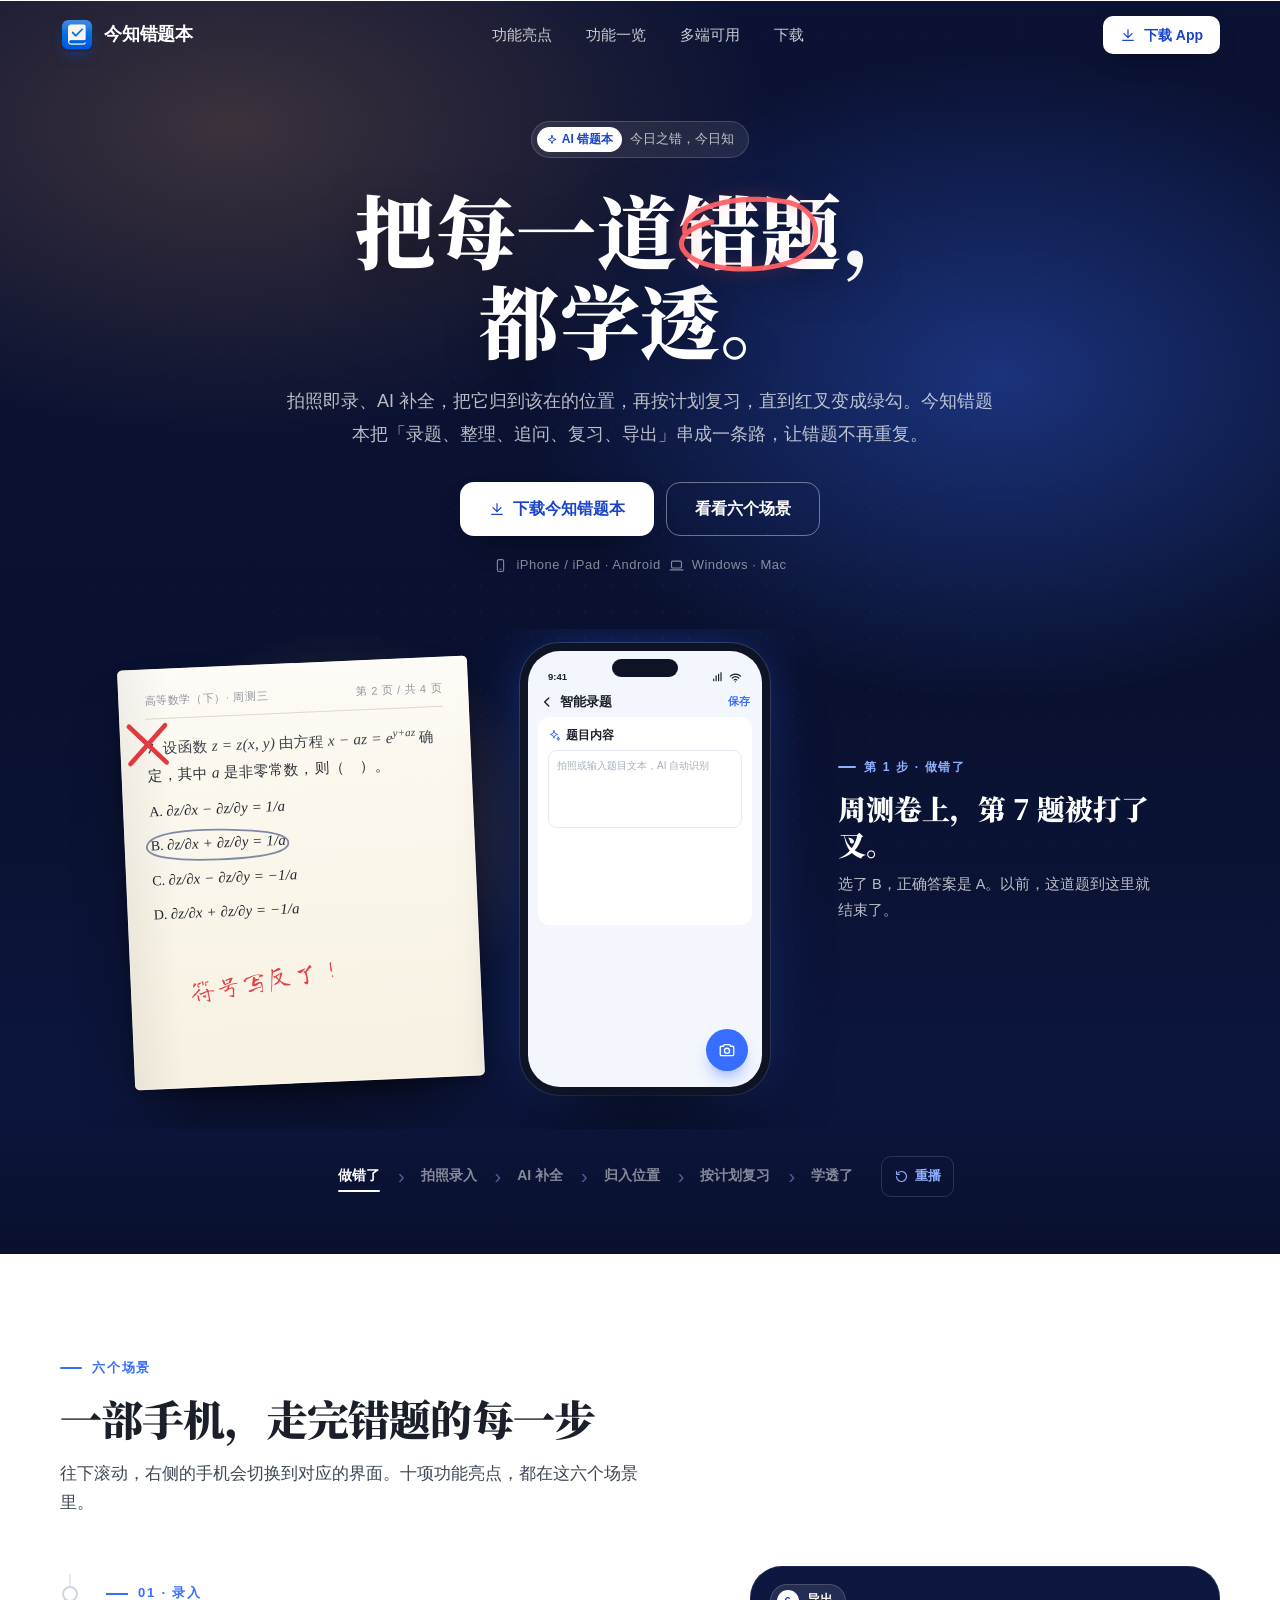
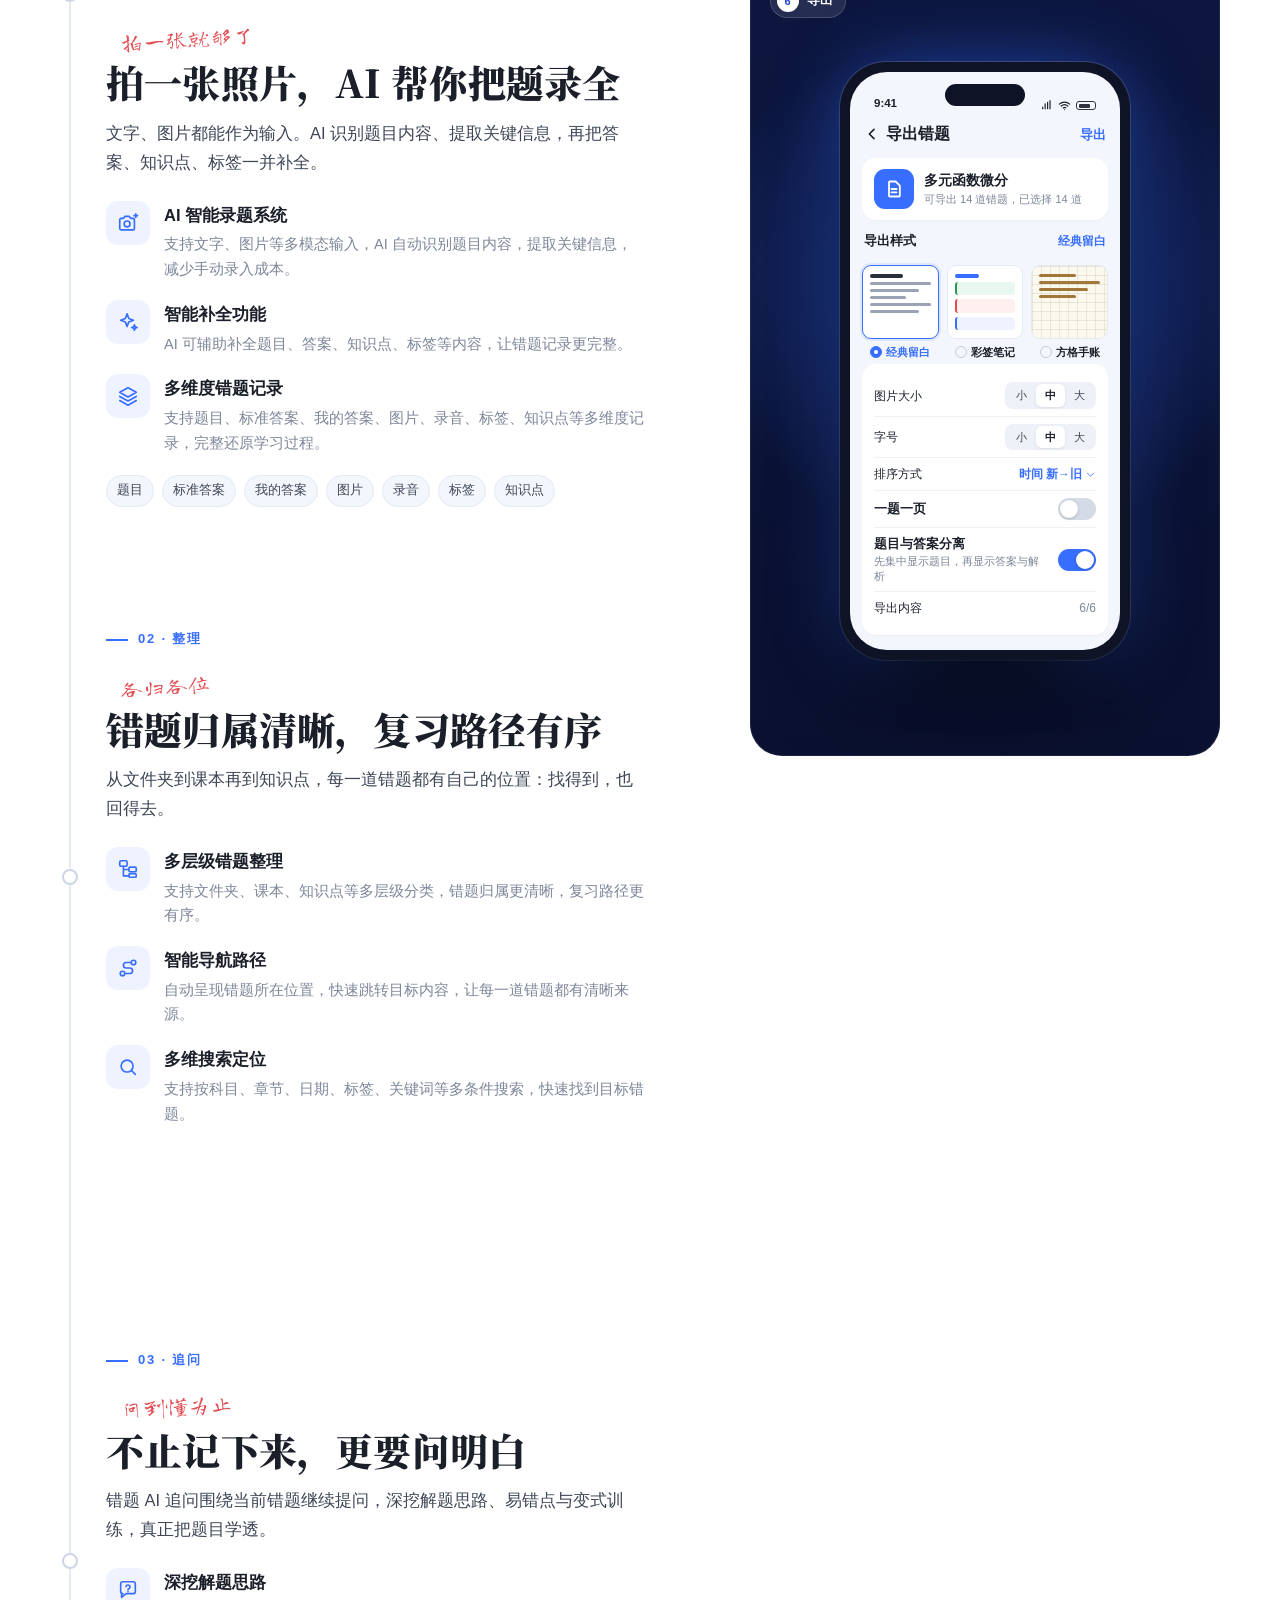
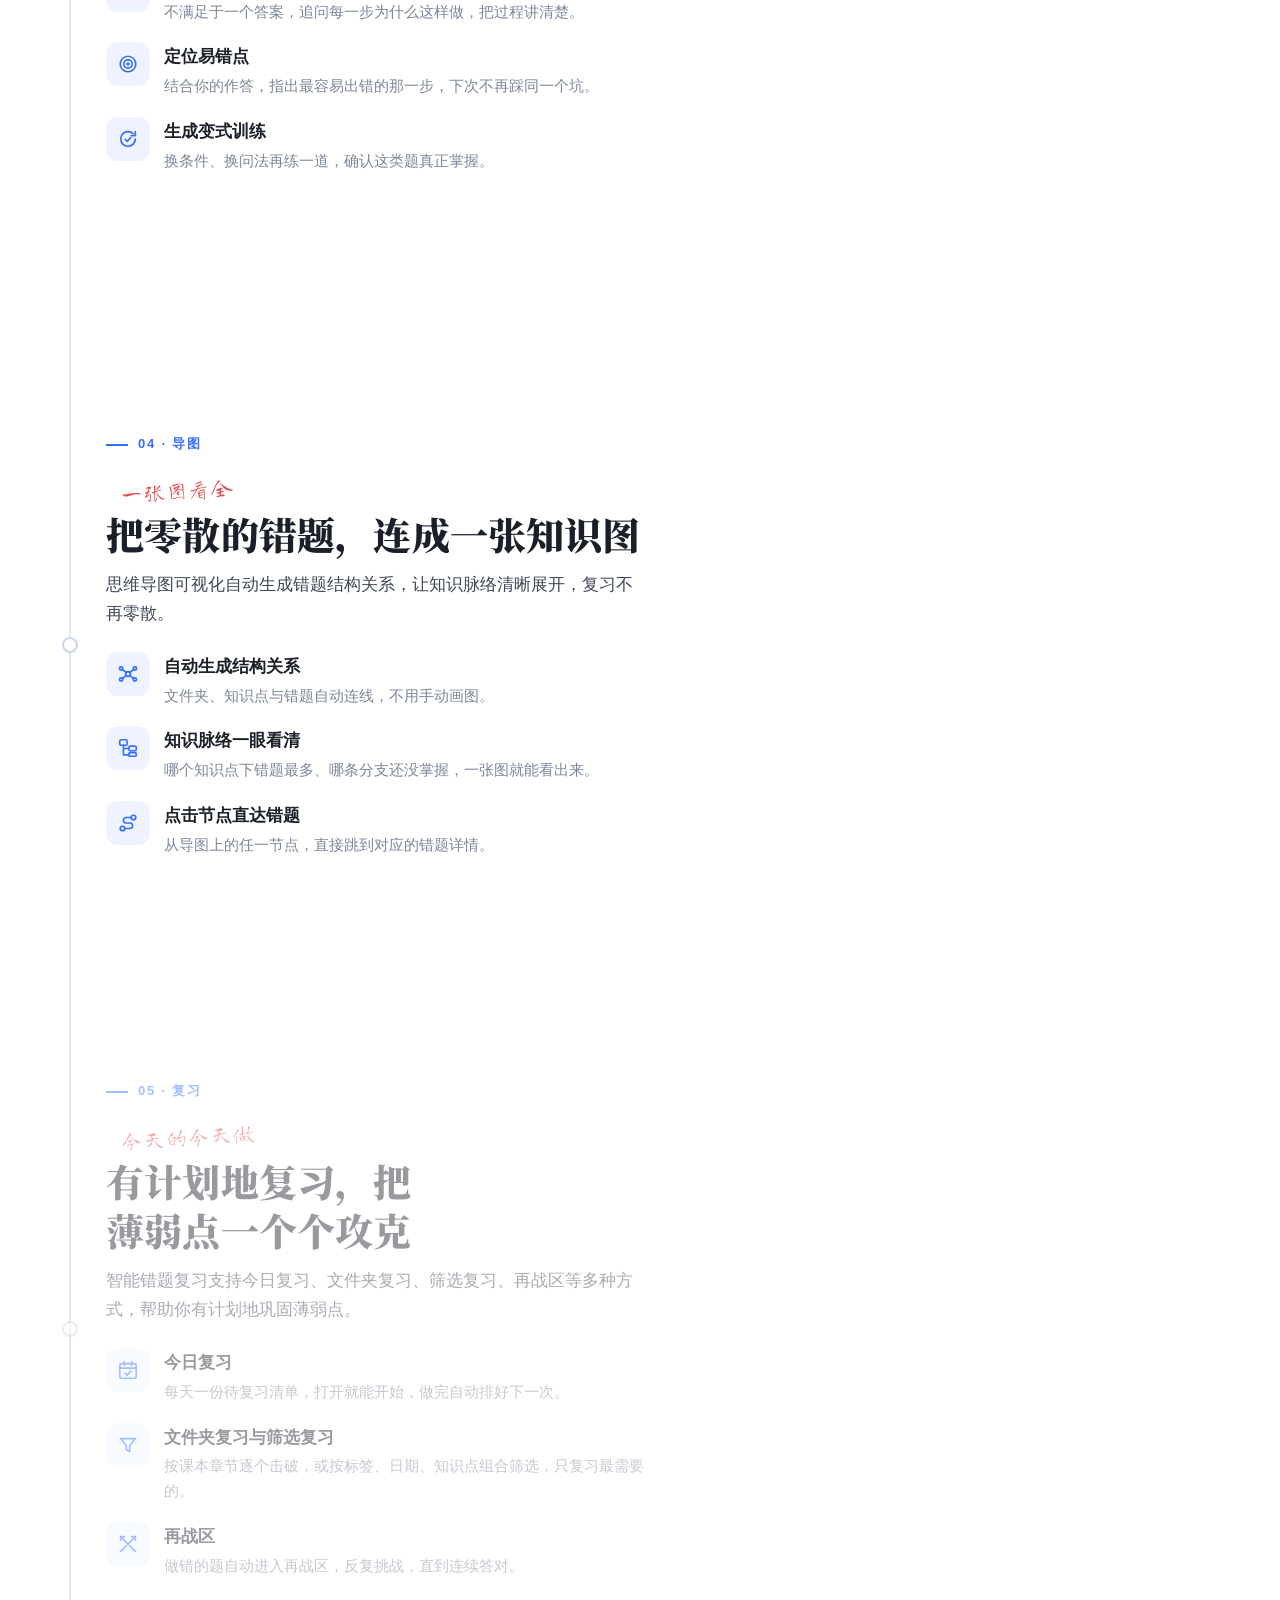
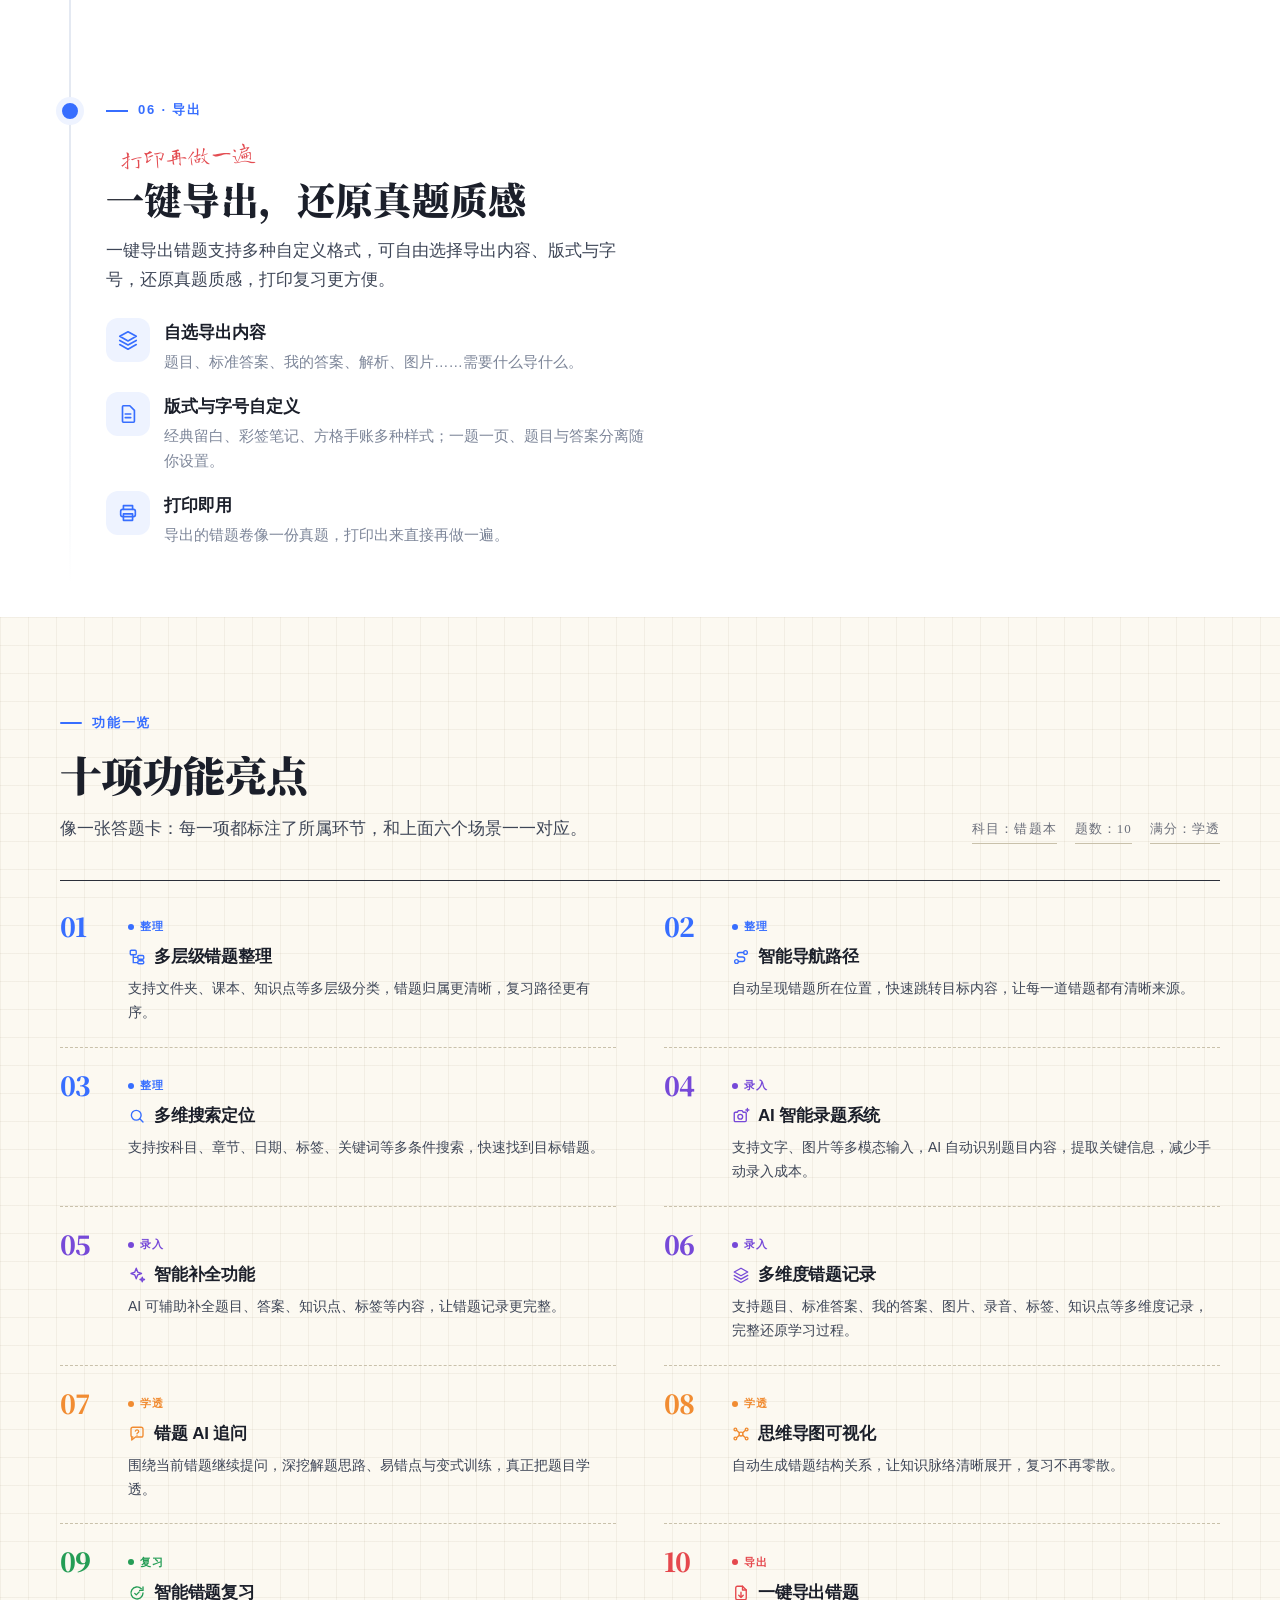
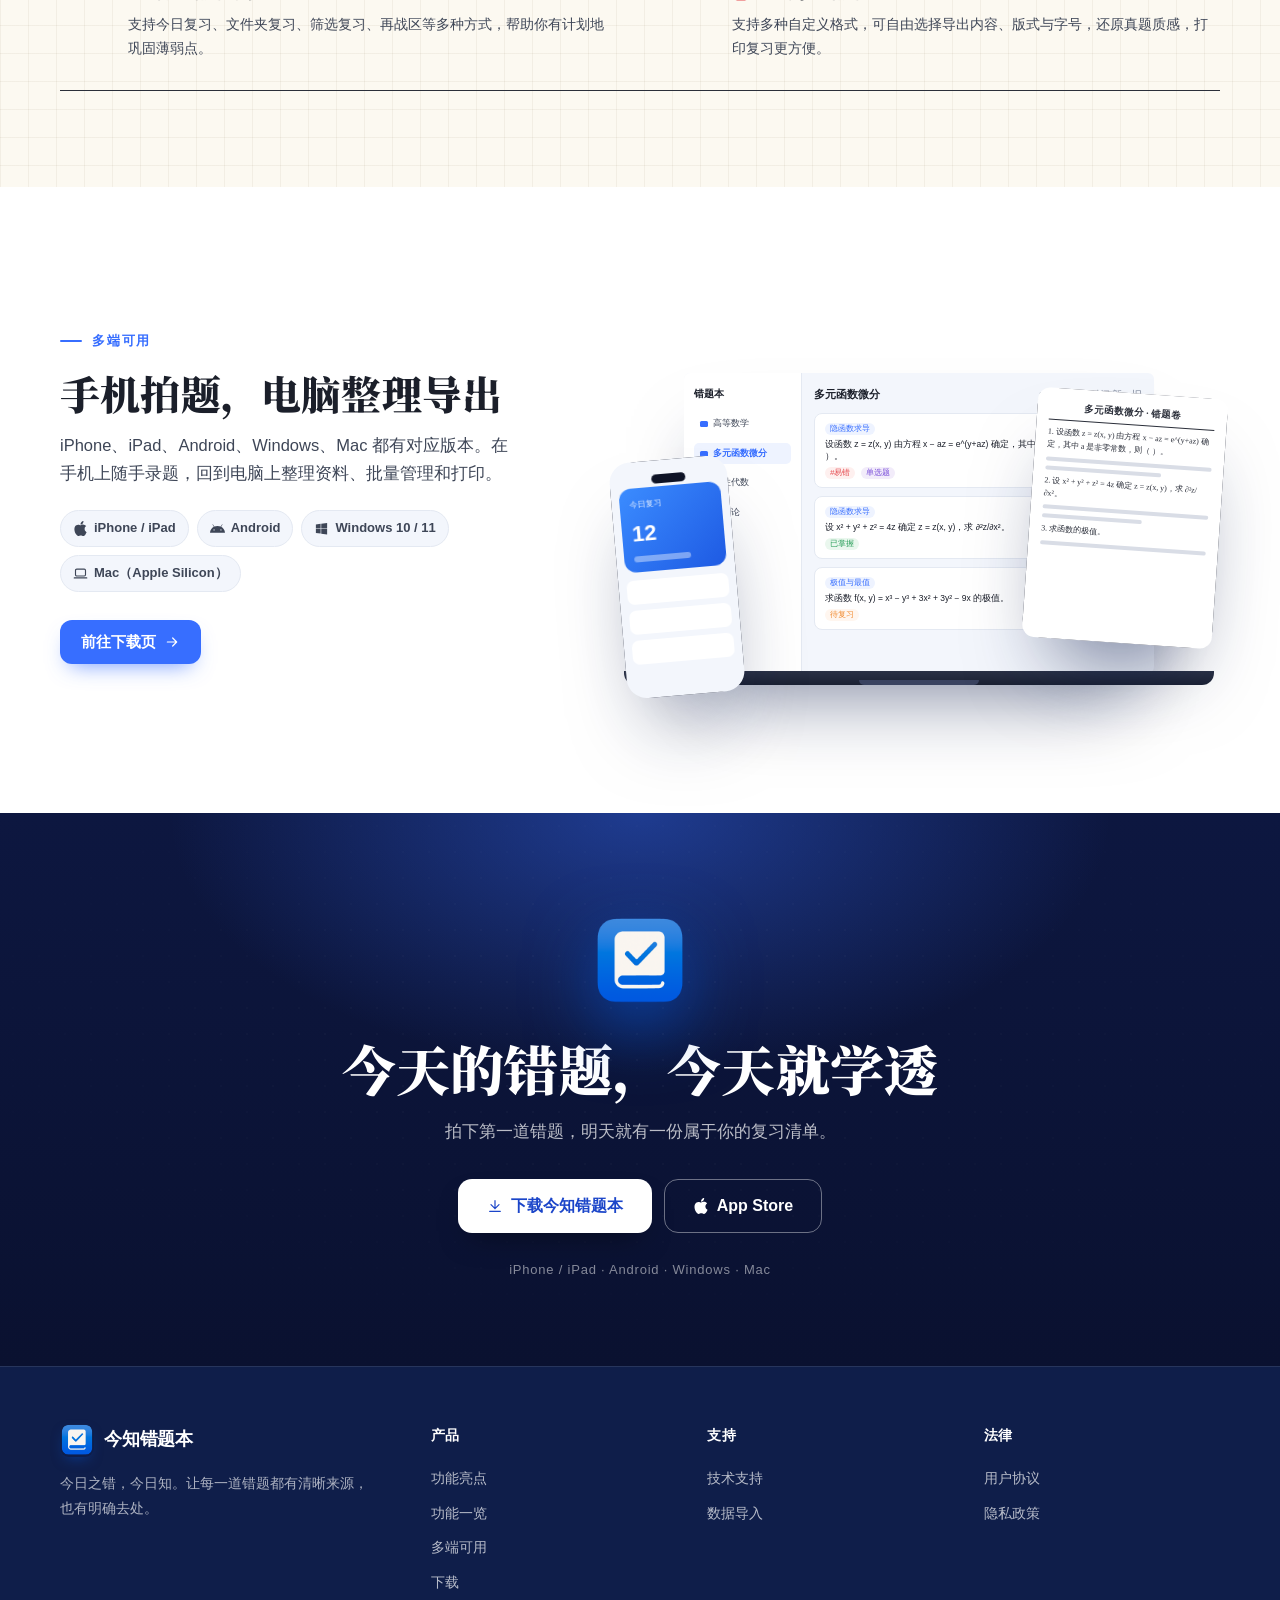
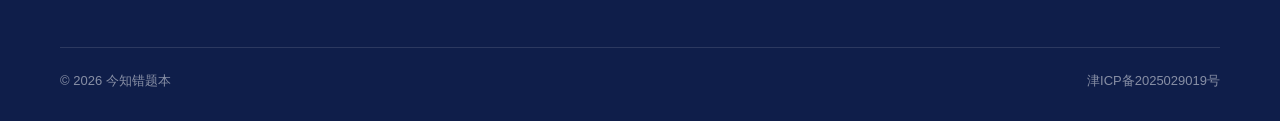
==== commit ec9c849a: "Raise the homepage to a flagship treatment - Dark cinematic hero: lamp-lit exam paper with red-pen h" ====
--- a/Website/index.html
+++ b/Website/index.html
@@ -5,45 +5,63 @@
 <meta name="viewport" content="width=device-width, initial-scale=1">
 <title>今知错题本</title>
 <meta name="description" content="今知错题本：拍照即录，AI 补全答案、知识点与标签；多层级整理、错题追问、思维导图、按计划复习与一键导出。iPhone / iPad、Android、Windows、Mac 可用。">
+<meta name="theme-color" content="#0A1130">
 <link rel="icon" href="assets/icon.png">
+<link rel="stylesheet" href="assets/fonts.css">
 <link rel="stylesheet" href="assets/style.css">
 <style>
-/* ===================== hero ===================== */
-.hero{position:relative;padding:52px 0 28px;overflow:hidden}
-.hero__head{max-width:860px}
-.eyebrow{display:inline-flex;align-items:center;gap:8px;padding:5px 12px 5px 5px;border-radius:999px;background:var(--surface);border:1px solid var(--line);font-size:13px;color:var(--ink-2);box-shadow:var(--shadow-sm)}
-.eyebrow b{display:inline-flex;align-items:center;gap:4px;background:var(--blue);color:#fff;border-radius:999px;padding:2px 9px;font-size:12px;font-weight:700}
-.hero h1{font-size:clamp(40px,6vw,74px);line-height:1.1;letter-spacing:-.03em;font-weight:800;margin:22px 0 20px;text-wrap:balance}
+/* ===================== hero (dark) ===================== */
+.hero{position:relative;padding:40px 0 56px;overflow:hidden;background:radial-gradient(900px 520px at 18% 10%,rgba(255,176,92,.20),transparent 60%),radial-gradient(760px 520px at 78% 30%,rgba(55,110,255,.36),transparent 62%),linear-gradient(180deg,#0B1234 0%,#0A1130 55%,#0D1740 100%);color:var(--on-dark);margin-top:-70px;padding-top:120px}
+.hero::before{content:"";position:absolute;inset:0;background-image:radial-gradient(rgba(255,255,255,.07) 1px,transparent 1px);background-size:26px 26px;opacity:.5;-webkit-mask-image:radial-gradient(70% 60% at 50% 50%,#000,transparent);mask-image:radial-gradient(70% 60% at 50% 50%,#000,transparent);pointer-events:none}
+.hero::after{content:"";position:absolute;left:0;right:0;bottom:0;height:160px;background:linear-gradient(transparent,rgba(5,9,28,.5));pointer-events:none}
+.hero > .container{position:relative;z-index:1}
+.hero__head{max-width:900px;margin:0 auto;text-align:center}
+.eyebrow{display:inline-flex;align-items:center;gap:8px;padding:5px 14px 5px 5px;border-radius:999px;background:rgba(255,255,255,.08);border:1px solid rgba(255,255,255,.16);font-size:13px;color:var(--on-dark-2);-webkit-backdrop-filter:blur(8px);backdrop-filter:blur(8px)}
+.eyebrow b{display:inline-flex;align-items:center;gap:4px;background:#fff;color:var(--blue-ink);border-radius:999px;padding:2px 9px;font-size:12px;font-weight:700}
+.hero h1{font-size:clamp(42px,6.4vw,80px);line-height:1.12;margin:26px 0 22px;text-wrap:balance;text-shadow:0 10px 40px rgba(0,0,0,.35)}
 .circled{position:relative;display:inline-block;padding:0 .04em}
-.circled svg{position:absolute;left:-5%;top:-14%;width:112%;height:132%;overflow:visible;pointer-events:none}
-.circled path{fill:none;stroke:var(--pen);stroke-width:5;stroke-linecap:round;stroke-linejoin:round;stroke-dasharray:1;stroke-dashoffset:1;animation:drawpath 1s cubic-bezier(.4,0,.2,1) .45s forwards;opacity:.92}
+.circled svg{position:absolute;left:-10%;top:-14%;width:117%;height:132%;overflow:visible;pointer-events:none}
+.circled path{fill:none;stroke:var(--pen-on-dark);stroke-width:6;stroke-linecap:round;stroke-linejoin:round;stroke-dasharray:1;stroke-dashoffset:1;animation:drawpath 1s cubic-bezier(.4,0,.2,1) 1.1s forwards;opacity:.95;filter:drop-shadow(0 0 10px rgba(255,97,102,.35))}
 @keyframes drawpath{to{stroke-dashoffset:0}}
-.hero__lead{font-size:18px;color:var(--ink-2);max-width:640px;line-height:1.8}
-.hero__actions{display:flex;gap:12px;margin-top:28px;flex-wrap:wrap;align-items:center}
-.hero__plat{display:inline-flex;align-items:center;gap:8px;font-size:13.5px;color:var(--muted);margin-left:8px}
-.hero__plat .i{width:16px;height:16px}
+.hero__lead{font-size:18px;color:var(--on-dark-2);max-width:720px;margin:0 auto;line-height:1.85}
+.hero__actions{display:flex;gap:12px;margin-top:30px;flex-wrap:wrap;align-items:center;justify-content:center}
+.hero__plat{display:flex;justify-content:center;align-items:center;gap:8px;font-size:13px;color:var(--on-dark-3);margin-top:18px;letter-spacing:.04em}
+.hero__plat .i{width:15px;height:15px}
+/* load-in sequence */
+.hero__head > *{animation:rise .9s cubic-bezier(.2,.7,.2,1) both}
+.hero__head > :nth-child(1){animation-delay:.05s}
+.hero__head > :nth-child(2){animation-delay:.15s}
+.hero__head > :nth-child(3){animation-delay:.3s}
+.hero__head > :nth-child(4){animation-delay:.42s}
+.hero__head > :nth-child(5){animation-delay:.5s}
+@keyframes rise{from{opacity:0;transform:translateY(26px)}to{opacity:1;transform:none}}
+.scene-wrap{animation:rise 1.1s cubic-bezier(.2,.7,.2,1) .55s both}
+.chapters{animation:rise .9s cubic-bezier(.2,.7,.2,1) .9s both}
 
 /* scene */
-.scene-wrap{position:relative;margin-top:40px;overflow-x:auto;overflow-y:hidden;-webkit-overflow-scrolling:touch;scrollbar-width:none}
+.scene-wrap{position:relative;margin-top:52px;overflow-x:auto;overflow-y:hidden;-webkit-overflow-scrolling:touch;scrollbar-width:none;--px:0;--py:0}
 .scene-wrap::-webkit-scrollbar{display:none}
-.scene-size{position:relative;width:calc(1100px * var(--s,1));height:calc(480px * var(--s,1));margin:0 auto}
-.scene{position:absolute;left:0;top:0;width:1100px;height:480px;transform:scale(var(--s,1));transform-origin:0 0;transition:opacity .35s}
+.scene-size{position:relative;width:calc(1100px * var(--s,1));height:calc(500px * var(--s,1));margin:0 auto}
+.scene-3d{position:absolute;left:0;top:0;width:100%;height:100%;transform:perspective(1600px) rotateX(calc(var(--py) * -2.2deg)) rotateY(calc(var(--px) * 3deg));transform-style:preserve-3d;transition:transform .5s ease-out}
+.scene{position:absolute;left:0;top:0;width:1100px;height:500px;transform:scale(var(--s,1));transform-origin:0 0;transition:opacity .35s}
 .scene.fade{opacity:0}
 .scene.fade *{transition:none!important;animation:none!important}
-.sc-bg{position:absolute;inset:8px 0 0 0;border-radius:36px;background:var(--ground);overflow:hidden}
-.sc-bg::before{content:"";position:absolute;inset:0;background:radial-gradient(520px 330px at 52% 42%,rgba(55,110,255,.15),transparent 70%)}
-.sc-bg::after{content:"";position:absolute;inset:0;background-image:radial-gradient(rgba(27,31,42,.09) 1px,transparent 1px);background-size:22px 22px;opacity:.5;-webkit-mask-image:linear-gradient(#000 30%,transparent);mask-image:linear-gradient(#000 30%,transparent)}
+.layer{position:absolute;inset:0;pointer-events:none;transition:transform .5s ease-out}
+.layer-a{transform:translate3d(calc(var(--px) * -12px),calc(var(--py) * -8px),0)}
+.layer-b{transform:translate3d(calc(var(--px) * 6px),calc(var(--py) * 4px),0)}
+.layer-c{transform:translate3d(calc(var(--px) * 18px),calc(var(--py) * 10px),0)}
+.sc-lamp{position:absolute;left:-60px;top:-80px;width:620px;height:560px;border-radius:50%;background:radial-gradient(closest-side,rgba(255,196,120,.28),rgba(255,196,120,.06) 55%,transparent 72%);pointer-events:none}
 /* paper */
-.sc-paper{position:absolute;left:40px;top:40px;width:328px;height:392px;background:var(--paper);border-radius:6px;box-shadow:0 30px 50px -24px rgba(27,31,42,.35),0 2px 6px rgba(27,31,42,.08);transform:rotate(-2.5deg);padding:20px 24px 20px;font-family:var(--serif);color:#22262F;transition:transform .6s,opacity .5s}
-.sc-paper::before{content:"";position:absolute;inset:0;border-radius:6px;background:linear-gradient(90deg,rgba(0,0,0,.035),transparent 12%);pointer-events:none}
-.pp-head{display:flex;justify-content:space-between;font-size:10.5px;color:#6B6F7B;letter-spacing:.06em;border-bottom:1px solid #D9D2C0;padding-bottom:8px;margin-bottom:14px;font-family:var(--font)}
-.pp-q{font-size:13.5px;line-height:1.7;letter-spacing:.01em}
-.pp-q b{font-weight:700;margin-right:4px}
-.pp-opts{margin-top:10px;font-size:13px;line-height:1.5;display:grid;gap:10px}
+.sc-paper{position:absolute;left:36px;top:34px;width:350px;height:420px;background:linear-gradient(180deg,#FDFAF2,#F7F1E2);border-radius:5px;box-shadow:0 40px 70px -28px rgba(0,0,0,.75),0 4px 14px rgba(0,0,0,.25),inset 0 0 0 1px rgba(255,255,255,.6);transform:rotate(-2.5deg);padding:22px 26px;font-family:var(--serif);color:#22262F;transition:transform .6s,opacity .5s}
+.sc-paper::before{content:"";position:absolute;inset:0;border-radius:5px;background:linear-gradient(90deg,rgba(0,0,0,.05),transparent 14%),linear-gradient(180deg,rgba(255,255,255,.35),transparent 30%);pointer-events:none}
+.pp-head{display:flex;justify-content:space-between;font-size:11px;color:#6B6F7B;letter-spacing:.06em;border-bottom:1px solid #D6CFBC;padding-bottom:8px;margin-bottom:16px;font-family:var(--font)}
+.pp-q{font-size:14.5px;line-height:1.72;letter-spacing:.01em}
+.pp-q b{font-weight:700;margin-right:5px}
+.pp-opts{margin-top:12px;font-size:14px;line-height:1.5;display:grid;gap:12px}
 .pp-opts li{position:relative}
-.pencil{position:absolute;left:-12px;top:-8px;width:150px;height:36px;overflow:visible;pointer-events:none}
+.pencil{position:absolute;left:-12px;top:-8px;width:158px;height:38px;overflow:visible;pointer-events:none}
 .pencil path{fill:none;stroke:var(--pencil);stroke-width:1.7;stroke-linecap:round;opacity:.8}
-.pp-mark{position:absolute;left:-6px;top:38px;width:60px;height:60px;overflow:visible;pointer-events:none}
+.pp-mark{position:absolute;left:-4px;top:44px;width:62px;height:62px;overflow:visible;pointer-events:none}
 .pp-mark path{fill:none;stroke-width:4.5;stroke-linecap:round;stroke-linejoin:round;stroke-dasharray:1;stroke-dashoffset:1}
 .pp-mark .x1,.pp-mark .x2{stroke:var(--pen)}
 .pp-mark .ok{stroke:var(--green)}
@@ -51,33 +69,36 @@
 .scene.s0 .pp-mark .x2{animation:drawpath .3s ease-out .8s forwards}
 .scene.s5 .pp-mark .x1,.scene.s5 .pp-mark .x2{opacity:0;transition:opacity .45s .25s}
 .scene.s5 .pp-mark .ok{animation:drawpath .7s ease-out .65s forwards}
-.pp-stamp{position:absolute;right:22px;bottom:24px;padding:5px 12px;border:2.5px solid var(--green);color:var(--green);border-radius:8px;font-family:var(--font);font-weight:800;font-size:15px;letter-spacing:.14em;transform:rotate(-9deg) scale(1.5);opacity:0;transition:transform .35s cubic-bezier(.2,1.2,.4,1) 1.3s,opacity .25s 1.3s;background:rgba(255,255,255,.35)}
-.scene.s5 .pp-stamp{opacity:1;transform:rotate(-9deg) scale(1)}
+.pp-note{position:absolute;left:58px;top:302px;font-family:var(--hand);font-size:26px;line-height:1;color:var(--pen);transform:rotate(-7deg) scale(.7);opacity:0;transition:opacity .25s,transform .35s cubic-bezier(.2,1.2,.4,1);white-space:nowrap}
+.scene.s0 .pp-note{opacity:.95;transform:rotate(-7deg) scale(1);transition-delay:1.15s}
+.scene.s5 .pp-note{opacity:0;transform:rotate(-7deg) scale(.9);transition-delay:.2s}
+.pp-oknote{position:absolute;right:26px;bottom:26px;font-family:var(--hand);font-size:34px;line-height:1;color:var(--green);transform:rotate(-8deg) scale(1.4);opacity:0;transition:transform .4s cubic-bezier(.2,1.2,.4,1) 1.3s,opacity .25s 1.3s;white-space:nowrap}
+.scene.s5 .pp-oknote{opacity:1;transform:rotate(-8deg) scale(1)}
 /* viewfinder + flash */
-.sc-vf{position:absolute;left:22px;top:22px;width:364px;height:428px;opacity:0;transform:scale(1.08);transition:opacity .35s,transform .35s;pointer-events:none}
-.sc-vf i{position:absolute;width:36px;height:36px;border:3px solid var(--blue);border-radius:5px}
+.sc-vf{position:absolute;left:18px;top:16px;width:386px;height:456px;opacity:0;transform:scale(1.08);transition:opacity .35s,transform .35s;pointer-events:none}
+.sc-vf i{position:absolute;width:38px;height:38px;border:3px solid #fff;border-radius:5px;filter:drop-shadow(0 0 6px rgba(55,110,255,.8))}
 .sc-vf i:nth-child(1){left:0;top:0;border-right:0;border-bottom:0}
 .sc-vf i:nth-child(2){right:0;top:0;border-left:0;border-bottom:0}
 .sc-vf i:nth-child(3){left:0;bottom:0;border-right:0;border-top:0}
 .sc-vf i:nth-child(4){right:0;bottom:0;border-left:0;border-top:0}
 .scene.s1 .sc-vf{opacity:1;transform:scale(1)}
 .scene.s2 .sc-vf{opacity:0}
-.sc-flash{position:absolute;left:22px;top:22px;width:364px;height:428px;background:#fff;border-radius:8px;opacity:0;pointer-events:none}
+.sc-flash{position:absolute;left:18px;top:16px;width:386px;height:456px;background:#fff;border-radius:8px;opacity:0;pointer-events:none}
 .scene.s1 .sc-flash{animation:flash .5s ease-out .55s}
 @keyframes flash{0%{opacity:0}15%{opacity:.9}100%{opacity:0}}
 /* snapshot flying into the phone */
-.sc-snap{position:absolute;left:40px;top:40px;width:328px;height:392px;transform-origin:0 0;opacity:0;pointer-events:none;border-radius:6px;overflow:hidden;box-shadow:0 20px 40px -16px rgba(27,31,42,.45)}
+.sc-snap{position:absolute;left:36px;top:34px;width:350px;height:420px;transform-origin:0 0;opacity:0;pointer-events:none;border-radius:5px;overflow:hidden;box-shadow:0 20px 40px -16px rgba(0,0,0,.6)}
 .sc-snap .sc-paper,.ph-thumb .sc-paper{left:0;top:0;transform:none;box-shadow:none;transition:none}
 .scene.s1 .sc-snap{animation:fly .8s cubic-bezier(.5,0,.3,1) .75s both,vanish .01s 1.6s forwards}
-@keyframes fly{0%{opacity:1;transform:rotate(-2.5deg) scale(1)}18%{transform:rotate(-1deg) scale(1.03)}100%{opacity:1;transform:translate(424px,174px) scale(.2)}}
+@keyframes fly{0%{opacity:1;transform:rotate(-2.5deg) scale(1)}18%{transform:rotate(-1deg) scale(1.03)}100%{opacity:1;transform:translate(422px,172px) scale(.189)}}
 @keyframes vanish{to{opacity:0}}
 /* phone */
-.sc-phone{position:absolute;left:436px;top:22px;width:236px;height:426px;background:#0E1326;border-radius:38px;padding:8px;box-shadow:var(--shadow-lg),inset 0 0 0 1px rgba(255,255,255,.08);transition:transform .6s,opacity .6s}
-.sc-phone::before{content:"";position:absolute;top:16px;left:50%;transform:translateX(-50%);width:62px;height:17px;border-radius:10px;background:#0E1326;z-index:3}
-.sc-screen{width:100%;height:100%;border-radius:30px;background:var(--ground);overflow:hidden;position:relative;font-size:10.5px;line-height:1.45;color:var(--ink)}
-.scene.s3 .sc-phone{transform:scale(.97);opacity:.85}
-.scene.s4 .sc-phone{opacity:.55}
-.ph-sb{height:34px;display:flex;align-items:flex-end;justify-content:space-between;padding:0 18px 3px;font-size:9.5px;font-weight:600}
+.sc-phone{position:absolute;left:430px;top:14px;width:250px;height:452px;background:#0E1326;border-radius:40px;padding:8px;box-shadow:0 50px 80px -30px rgba(0,0,0,.8),0 0 0 1px rgba(255,255,255,.14),0 0 60px -10px rgba(55,110,255,.45);transition:transform .6s,opacity .6s}
+.sc-phone::before{content:"";position:absolute;top:16px;left:50%;transform:translateX(-50%);width:66px;height:18px;border-radius:10px;background:#0E1326;z-index:3}
+.sc-screen{width:100%;height:100%;border-radius:32px;background:var(--ground);overflow:hidden;position:relative;font-size:10.5px;line-height:1.45;color:var(--ink)}
+.scene.s3 .sc-phone{transform:scale(.97);opacity:.9}
+.scene.s4 .sc-phone{opacity:.62}
+.ph-sb{height:36px;display:flex;align-items:flex-end;justify-content:space-between;padding:0 20px 3px;font-size:9.5px;font-weight:600}
 .ph-sb .i{width:11px;height:11px;stroke-width:2.2}
 .ph-bar{height:30px;display:flex;align-items:center;gap:6px;padding:0 12px;font-size:13px;font-weight:700}
 .ph-bar .i--back{width:14px;height:14px;stroke-width:2.4}
@@ -91,10 +112,10 @@
 .ph-caret{display:none;width:1.5px;height:1em;background:var(--blue);vertical-align:-.15em;margin-left:1px;animation:blink 1s steps(2) infinite}
 .scene.s1 .ph-caret{display:inline-block}
 @keyframes blink{50%{opacity:0}}
-.ph-thumbrow{display:flex;align-items:flex-end;gap:8px;margin-top:8px;height:78px}
-.ph-thumb{position:relative;width:66px;height:78px;border-radius:7px;overflow:hidden;border:1px solid var(--line);background:#fff;opacity:0;flex:none}
+.ph-thumbrow{display:flex;align-items:flex-end;gap:8px;margin-top:8px;height:79px}
+.ph-thumb{position:relative;width:66px;height:79px;border-radius:7px;overflow:hidden;border:1px solid var(--line);background:#fff;opacity:0;flex:none}
 .scene.s1 .ph-thumb{opacity:1;transition:opacity .2s 1.55s}
-.ph-thumb .mini{position:absolute;left:0;top:0;width:328px;height:392px;transform:scale(.2);transform-origin:0 0}
+.ph-thumb .mini{position:absolute;left:0;top:0;width:350px;height:420px;transform:scale(.189);transform-origin:0 0}
 .ph-thumb .scan{position:absolute;left:0;right:0;top:0;height:2px;background:var(--blue);box-shadow:0 0 10px 2px rgba(55,110,255,.6);opacity:0}
 .scene.s1 .ph-thumb .scan{animation:scan 1.2s ease-in-out 1.6s both}
 @keyframes scan{0%{top:0;opacity:1}100%{top:calc(100% - 2px);opacity:1}}
@@ -119,17 +140,17 @@
 .scene.s2 .ph-field:nth-child(4){transition-delay:1.4s}
 .scene.s2 .ph-field:nth-child(5){transition-delay:1.8s}
 .scene.s2 .ph-field:nth-child(6){transition-delay:2.2s}
-.ph-cam{position:absolute;right:14px;bottom:16px;width:40px;height:40px;border-radius:50%;background:var(--blue);color:#fff;display:grid;place-items:center;box-shadow:0 10px 18px -8px rgba(55,110,255,.8);z-index:2}
+.ph-cam{position:absolute;right:14px;bottom:16px;width:42px;height:42px;border-radius:50%;background:var(--blue);color:#fff;display:grid;place-items:center;box-shadow:0 10px 18px -8px rgba(55,110,255,.8);z-index:2}
 .ph-cam .i{width:18px;height:18px}
 .scene.s1 .ph-cam{animation:press .5s ease .2s}
 @keyframes press{50%{transform:scale(.86)}}
-/* step captions (right area, before the card appears) */
-.sc-cap{position:absolute;left:748px;top:130px;width:310px;transition:opacity .35s}
+/* captions */
+.sc-cap{position:absolute;left:748px;top:120px;width:320px;transition:opacity .35s}
 .sc-cap > div{position:absolute;left:0;top:0;width:100%;opacity:0;transform:translateY(8px);transition:opacity .4s,transform .4s}
-.sc-cap small{display:inline-flex;align-items:center;gap:8px;font-size:12px;font-weight:800;letter-spacing:.14em;color:var(--blue)}
-.sc-cap small::before{content:"";width:18px;height:2px;background:var(--blue);border-radius:2px}
-.sc-cap b{display:block;font-size:26px;font-weight:800;letter-spacing:-.02em;line-height:1.25;margin:10px 0 8px;color:var(--ink)}
-.sc-cap p{font-size:14px;line-height:1.7;color:var(--ink-2)}
+.sc-cap small{display:inline-flex;align-items:center;gap:8px;font-size:12px;font-weight:800;letter-spacing:.14em;color:var(--blue-on-dark)}
+.sc-cap small::before{content:"";width:18px;height:2px;background:var(--blue-on-dark);border-radius:2px}
+.sc-cap b{display:block;font-family:var(--display);font-weight:900;font-size:28px;line-height:1.3;margin:12px 0 10px;color:#fff}
+.sc-cap p{font-size:14.5px;line-height:1.75;color:var(--on-dark-2)}
 .sc-cap .cap0{opacity:1;transform:none}
 .scene.s1 .sc-cap .cap0{opacity:0;transform:translateY(-8px)}
 .scene.s1 .sc-cap .cap1{opacity:1;transform:none;transition-delay:.25s}
@@ -137,14 +158,13 @@
 .scene.s2 .sc-cap .cap2{opacity:1;transform:none;transition-delay:.25s}
 .scene.s3 .sc-cap{opacity:0;pointer-events:none}
 /* mini card flying into the tree */
-.sc-mini{position:absolute;left:452px;top:150px;width:206px;background:#fff;border-radius:10px;padding:8px 10px;box-shadow:0 16px 30px -12px rgba(15,30,74,.35);border:1px solid var(--line);font-size:10.5px;opacity:0;transform-origin:0 0;pointer-events:none;z-index:4}
+.sc-mini{position:absolute;left:446px;top:150px;width:206px;background:#fff;border-radius:10px;padding:8px 10px;box-shadow:0 16px 30px -12px rgba(0,0,0,.5);border:1px solid var(--line);font-size:10.5px;opacity:0;transform-origin:0 0;pointer-events:none;z-index:4}
 .sc-mini .t{display:block;margin-top:4px;white-space:nowrap;overflow:hidden;text-overflow:ellipsis;color:var(--ink)}
-.sc-mini .chips{margin-top:5px}
 .scene.s3 .sc-mini{animation:flycard .9s cubic-bezier(.5,0,.3,1) .5s both}
-@keyframes flycard{0%{opacity:0;transform:translate(0,0) scale(.9)}20%{opacity:1;transform:translate(0,-8px) scale(1)}100%{opacity:1;transform:translate(286px,86px) scale(.92)}}
+@keyframes flycard{0%{opacity:0;transform:translate(0,0) scale(.9)}20%{opacity:1;transform:translate(0,-8px) scale(1)}100%{opacity:1;transform:translate(324px,66px) scale(.92)}}
 .scene.s4 .sc-mini{animation:none;opacity:0}
 /* right card */
-.sc-right{position:absolute;left:722px;top:56px;width:346px;height:352px;background:#fff;border-radius:18px;border:1px solid var(--line);box-shadow:var(--shadow-lg);padding:16px;opacity:0;transform:translateX(26px);transition:opacity .5s,transform .5s;overflow:hidden}
+.sc-right{position:absolute;left:722px;top:52px;width:350px;height:360px;background:#fff;border-radius:18px;box-shadow:0 40px 70px -28px rgba(0,0,0,.7),0 0 0 1px rgba(255,255,255,.5);padding:16px;opacity:0;transform:translateX(26px);transition:opacity .5s,transform .5s;overflow:hidden;color:var(--ink)}
 .scene.s3 .sc-right{opacity:1;transform:none}
 .rc-head{font-size:12.5px;font-weight:800;display:flex;align-items:center;justify-content:space-between;height:24px}
 .rc-head .n{font-weight:600;color:var(--muted);font-size:11px}
@@ -191,31 +211,38 @@
 .rv-done{display:inline-flex;align-items:center;gap:5px;margin-top:12px;font-size:11px;color:var(--green);font-weight:700;opacity:0;transition:opacity .3s 1.6s}
 .rv-done .i{width:13px;height:13px;stroke-width:2.6}
 .scene.s5 .rv-done{opacity:1}
-/* chapters */
-.chapters{display:flex;align-items:center;gap:2px;margin:16px 0 0;flex-wrap:wrap}
+/* chapters (dark) */
+.chapters{display:flex;align-items:center;justify-content:center;gap:2px;margin:26px 0 0;flex-wrap:wrap}
 .chapters li{display:flex;align-items:center}
 .chapters li.replay-li::before{content:none}
-.chapters li + li::before{content:"›";color:var(--blue);opacity:.45;font-size:20px;line-height:1;margin:0 4px}
-.chapters button{position:relative;font-size:14px;font-weight:600;color:var(--muted);padding:8px 10px 10px;border-radius:10px;transition:color .2s,background .2s}
-.chapters button::after{content:"";position:absolute;left:10px;right:10px;bottom:5px;height:2px;border-radius:2px;background:var(--blue);transform:scaleX(0);transform-origin:left}
-.chapters button:hover{color:var(--ink);background:var(--ground)}
-.chapters button.on{color:var(--ink)}
+.chapters li + li::before{content:"›";color:var(--blue-on-dark);opacity:.5;font-size:20px;line-height:1;margin:0 4px}
+.chapters button{position:relative;font-size:14px;font-weight:600;color:var(--on-dark-3);padding:8px 12px 11px;border-radius:10px;transition:color .2s,background .2s}
+.chapters button::after{content:"";position:absolute;left:12px;right:12px;bottom:6px;height:2px;border-radius:2px;background:#fff;transform:scaleX(0);transform-origin:left}
+.chapters button:hover{color:#fff;background:rgba(255,255,255,.08)}
+.chapters button.on{color:#fff}
 .chapters button.on::after{animation:fillbar var(--dur,3s) linear forwards}
 @keyframes fillbar{to{transform:scaleX(1)}}
-.chapters .replay{margin-left:auto;font-size:13px;color:var(--blue);display:inline-flex;align-items:center;gap:6px;font-weight:600;padding:8px 10px;border-radius:10px}
-.chapters .replay:hover{background:var(--blue-50)}
+.chapters .replay{margin-left:14px;font-size:13px;color:var(--blue-on-dark);display:inline-flex;align-items:center;gap:6px;font-weight:600;padding:8px 12px;border-radius:10px;border:1px solid rgba(255,255,255,.14)}
+.chapters .replay:hover{background:rgba(255,255,255,.08);color:#fff}
 .chapters .replay .i{width:15px;height:15px}
 
 /* ===================== story (sticky phone) ===================== */
-.story{padding:88px 0 24px}
+.story{padding:96px 0 24px;background:var(--surface)}
 .story__grid{display:grid;grid-template-columns:1fr 470px;gap:72px;align-items:start}
-.step{min-height:76vh;display:flex;flex-direction:column;justify-content:center;padding:28px 0;opacity:.45;transition:opacity .4s}
+.story__steps{position:relative;padding-left:46px}
+.story__steps::before{content:"";position:absolute;left:9px;top:8px;bottom:8px;width:2px;background:linear-gradient(var(--line),var(--line) 92%,transparent)}
+.step{position:relative;min-height:76vh;display:flex;flex-direction:column;justify-content:center;padding:28px 0;opacity:.45;transition:opacity .4s}
 .step.on{opacity:1}
 .step:first-child{min-height:58vh;justify-content:flex-start;padding-top:16px}
 .step:last-child{min-height:58vh;justify-content:flex-start}
+.step::before{content:"";position:absolute;left:-44px;top:calc(50% - 8px);width:16px;height:16px;border-radius:50%;background:#fff;border:2px solid var(--line-2);transition:border-color .3s,background .3s,box-shadow .3s}
+.step:first-child::before{top:20px}
+.step:last-child::before{top:32px}
+.step.on::before{border-color:var(--blue);background:var(--blue);box-shadow:0 0 0 6px var(--blue-50)}
 .step .no{font-size:13px;letter-spacing:.14em;color:var(--blue);font-weight:800;display:inline-flex;align-items:center;gap:10px}
 .step .no::before{content:"";width:22px;height:2px;background:var(--blue)}
-.step h2{font-size:clamp(26px,3vw,36px);line-height:1.25;letter-spacing:-.02em;font-weight:800;margin:14px 0 12px;text-wrap:balance}
+.step .note{display:inline-block;margin-left:14px;font-family:var(--hand);font-size:22px;color:var(--pen);transform:rotate(-4deg);opacity:.9;letter-spacing:.02em;vertical-align:-2px}
+.step h2{font-size:clamp(26px,3vw,38px);line-height:1.3;margin:14px 0 12px;text-wrap:balance}
 .step > p{color:var(--ink-2);font-size:16.5px;max-width:540px}
 .plist{display:grid;gap:18px;margin-top:24px;max-width:540px}
 .plist li{display:grid;grid-template-columns:44px 1fr;gap:14px;align-items:start}
@@ -226,12 +253,12 @@
 .dims{display:flex;flex-wrap:wrap;gap:8px;margin-top:20px;max-width:540px}
 .dims span{font-size:12.5px;padding:4px 10px;border-radius:999px;background:var(--ground);border:1px solid var(--line);color:var(--ink-2)}
 .story__phone{position:sticky;top:90px;height:calc(100vh - 110px);min-height:660px;max-height:820px}
-.story__stage{position:relative;width:100%;height:100%;border-radius:32px;background:var(--ground);border:1px solid var(--line);display:flex;align-items:center;justify-content:center;overflow:hidden;isolation:isolate}
-.story__stage::before{content:"";position:absolute;inset:0;background:radial-gradient(360px 320px at 50% 46%,rgba(55,110,255,.16),transparent 70%);z-index:0}
-.story__stage::after{content:"";position:absolute;inset:0;background-image:radial-gradient(rgba(27,31,42,.09) 1px,transparent 1px);background-size:20px 20px;opacity:.45;-webkit-mask-image:linear-gradient(#000 40%,transparent);mask-image:linear-gradient(#000 40%,transparent);z-index:0}
-.story__tag{position:absolute;left:20px;top:18px;display:inline-flex;align-items:center;gap:8px;background:#fff;border:1px solid var(--line);border-radius:999px;padding:5px 12px 5px 6px;font-size:12.5px;font-weight:700;box-shadow:var(--shadow-sm);z-index:3}
-.story__tag i{width:22px;height:22px;border-radius:50%;background:var(--blue);color:#fff;display:grid;place-items:center;font-style:normal;font-size:11px;font-weight:800}
-.story__stage .phone{position:relative;z-index:1}
+.story__stage{position:relative;width:100%;height:100%;border-radius:32px;background:linear-gradient(180deg,#0D1740,#0A1130);display:flex;align-items:center;justify-content:center;overflow:hidden;isolation:isolate;box-shadow:inset 0 0 0 1px rgba(255,255,255,.08)}
+.story__stage::before{content:"";position:absolute;inset:0;background:radial-gradient(420px 380px at 50% 40%,rgba(55,110,255,.42),transparent 70%);z-index:0}
+.story__stage::after{content:"";position:absolute;inset:0;background-image:radial-gradient(rgba(255,255,255,.08) 1px,transparent 1px);background-size:22px 22px;opacity:.6;-webkit-mask-image:radial-gradient(60% 60% at 50% 50%,#000,transparent);mask-image:radial-gradient(60% 60% at 50% 50%,#000,transparent);z-index:0}
+.story__tag{position:absolute;left:20px;top:18px;display:inline-flex;align-items:center;gap:8px;background:rgba(255,255,255,.1);border:1px solid rgba(255,255,255,.16);border-radius:999px;padding:5px 12px 5px 6px;font-size:12.5px;font-weight:700;color:#fff;z-index:3;-webkit-backdrop-filter:blur(8px);backdrop-filter:blur(8px)}
+.story__tag i{width:22px;height:22px;border-radius:50%;background:#fff;color:var(--blue-ink);display:grid;place-items:center;font-style:normal;font-size:11px;font-weight:800}
+.story__stage .phone{position:relative;z-index:1;box-shadow:0 60px 90px -30px rgba(0,0,0,.8),0 0 0 1px rgba(255,255,255,.14),0 0 70px -10px rgba(55,110,255,.5)}
 
 /* phone mockup */
 .phone{--w:290px;width:var(--w);height:calc(var(--w) * 2.06);background:#0E1326;border-radius:46px;padding:10px;box-shadow:var(--shadow-lg),inset 0 0 0 1px rgba(255,255,255,.08);position:relative;flex:none}
@@ -260,9 +287,6 @@
 .mq{font-size:12px;line-height:1.6;color:var(--ink)}
 .mq--clamp{display:-webkit-box;-webkit-line-clamp:2;-webkit-box-orient:vertical;overflow:hidden}
 .math{font-family:var(--math);font-style:italic;font-size:1.06em;letter-spacing:.01em;white-space:nowrap}
-.frac{display:inline-flex;flex-direction:column;align-items:center;vertical-align:middle;line-height:1;font-size:.86em;margin:0 1px}
-.frac i{font-style:italic;padding:0 2px 1px}
-.frac i:first-child{border-bottom:1px solid currentColor;margin-bottom:1px}
 .crumb{display:flex;align-items:center;gap:3px;font-size:12px;padding:2px 2px 8px;flex-wrap:wrap}
 .crumb a{color:var(--blue)}
 .crumb .i{width:11px;height:11px;color:var(--muted)}
@@ -376,103 +400,120 @@
 .pmap{width:100%;height:auto;display:block}
 .pmap text{font-family:var(--font)}
 
-/* ===================== spec sheet ===================== */
-.sheet{padding:72px 0 80px}
-.sheet__grid{display:grid;grid-template-columns:repeat(5,1fr);gap:1px;background:var(--line);border:1px solid var(--line);border-radius:22px;overflow:hidden}
-.sp{background:var(--surface);padding:24px 20px 22px;display:flex;flex-direction:column;gap:10px;min-height:206px;transition:background .2s}
-.sp:hover{background:var(--ground)}
-.sp .st{font-size:11px;font-weight:700;letter-spacing:.12em;color:var(--t);display:inline-flex;align-items:center;gap:6px}
+/* ===================== answer sheet ===================== */
+.sheet{padding:88px 0 96px;background:var(--paper);position:relative}
+.sheet::before{content:"";position:absolute;inset:0;background-image:linear-gradient(rgba(120,100,60,.07) 1px,transparent 1px),linear-gradient(90deg,rgba(120,100,60,.07) 1px,transparent 1px);background-size:28px 28px;pointer-events:none}
+.sheet > .container{position:relative}
+.sheet .sec-head p{color:var(--ink-2)}
+.sheet__head{display:flex;align-items:flex-end;justify-content:space-between;gap:24px;flex-wrap:wrap;margin-bottom:36px}
+.sheet__meta{font-family:var(--serif);font-size:13px;color:#6B6F7B;letter-spacing:.08em;display:flex;gap:18px;flex-wrap:wrap}
+.sheet__meta span{border-bottom:1px solid #C9C1AB;padding-bottom:2px}
+.sheet__grid{display:grid;grid-template-columns:1fr 1fr;gap:0 48px;border-top:1.5px solid #2B2F3A;border-bottom:1.5px solid #2B2F3A;padding:8px 0}
+.sp{display:grid;grid-template-columns:54px 1fr;gap:14px;padding:22px 4px 22px 0;border-bottom:1px dashed #C9C1AB;align-items:start}
+.sp:nth-last-child(-n+2){border-bottom:0}
+.sp .num-sp{font-family:var(--display);font-weight:900;font-size:26px;line-height:1;color:var(--t);letter-spacing:-.02em;padding-top:2px}
+.sp .st{display:inline-flex;align-items:center;gap:6px;font-size:11px;font-weight:700;letter-spacing:.12em;color:var(--t);margin-bottom:6px}
 .sp .st::before{content:"";width:6px;height:6px;border-radius:50%;background:var(--t)}
-.sp > .i{width:24px;height:24px;color:var(--t);margin-top:4px}
-.sp h3{font-size:15.5px;font-weight:700;letter-spacing:-.01em}
-.sp p{font-size:13px;color:var(--muted);line-height:1.65}
+.sp h3{font-size:17px;font-weight:700;letter-spacing:-.01em;display:flex;align-items:center;gap:8px;margin-bottom:5px}
+.sp h3 .i{width:18px;height:18px;color:var(--t)}
+.sp p{font-size:14px;color:var(--ink-2);line-height:1.7}
 .t-blue{--t:var(--blue)}
 .t-purple{--t:var(--purple)}
 .t-orange{--t:var(--orange)}
 .t-green{--t:var(--green)}
 .t-red{--t:var(--red)}
 
-/* ===================== platforms band ===================== */
-.band{padding:0 0 96px}
-.band__inner{background:var(--ground);border:1px solid var(--line);border-radius:32px;padding:56px 56px 0;display:grid;grid-template-columns:1fr 1.05fr;gap:40px;align-items:end;overflow:hidden}
-.band__copy{padding-bottom:56px}
-.band__copy h2{font-size:clamp(26px,3vw,36px);line-height:1.25;letter-spacing:-.02em;font-weight:800;margin:14px 0 12px;text-wrap:balance}
-.band__copy p{color:var(--ink-2);font-size:16px;max-width:460px;margin-bottom:22px}
-.plats{display:flex;flex-wrap:wrap;gap:8px;margin-bottom:26px}
-.plats span{display:inline-flex;align-items:center;gap:6px;background:#fff;border:1px solid var(--line);border-radius:999px;padding:6px 12px;font-size:13px;font-weight:600;color:var(--ink-2)}
+/* ===================== platforms ===================== */
+.band{padding:96px 0 110px;overflow:hidden}
+.band__inner{display:grid;grid-template-columns:1fr 1.2fr;gap:56px;align-items:center}
+.band__copy h2{font-size:clamp(28px,3.2vw,40px);line-height:1.3;margin:14px 0 12px;text-wrap:balance}
+.band__copy p{color:var(--ink-2);font-size:16.5px;max-width:460px;margin-bottom:22px}
+.plats{display:flex;flex-wrap:wrap;gap:8px;margin-bottom:28px}
+.plats span{display:inline-flex;align-items:center;gap:6px;background:var(--ground);border:1px solid var(--line);border-radius:999px;padding:6px 12px;font-size:13px;font-weight:600;color:var(--ink-2)}
 .plats .i{width:15px;height:15px}
-.devices{position:relative;height:300px}
-.dev{position:absolute;bottom:0;background:#1F2535;box-shadow:var(--shadow-lg)}
-.dev .dscr{position:absolute;inset:0;background:var(--ground);overflow:hidden;padding:10px}
-.dev-laptop{left:50%;transform:translateX(-50%);width:380px;height:238px;border-radius:14px 14px 0 0;padding:10px 10px 0;border-bottom:0}
-.dev-laptop .dscr{border-radius:6px 6px 0 0;display:grid;grid-template-columns:96px 1fr;gap:8px}
-.dev-laptop::after{content:"";position:absolute;left:-26px;right:-26px;bottom:-9px;height:10px;background:#2A3145;border-radius:0 0 8px 8px}
-.dev-tablet{right:8px;width:150px;height:200px;border-radius:16px;padding:7px;bottom:20px}
-.dev-tablet .dscr{border-radius:10px;background:#fff}
-.dev-phone{left:14px;width:96px;height:186px;border-radius:20px;padding:6px;bottom:20px}
-.dev-phone .dscr{border-radius:15px;padding:8px 7px}
-.ds-side{background:#fff;border-radius:6px;padding:8px 6px;display:grid;gap:6px;align-content:start}
-.ds-side i{display:block;height:6px;border-radius:3px;background:#DCE2EE}
-.ds-side i:nth-child(2){background:var(--blue-100);width:80%}
-.ds-side i:nth-child(3){width:70%}
-.ds-side i:nth-child(4){width:60%}
-.ds-main{display:grid;gap:8px;align-content:start}
-.ds-card{background:#fff;border-radius:8px;padding:8px;display:grid;gap:5px}
-.ds-card i{display:block;height:6px;border-radius:3px;background:#E1E6F0}
-.ds-card i.b{background:var(--blue-100);width:40%}
-.ds-card i.g{background:var(--green-bg);width:55%}
-.ds-card i.r{background:var(--red-bg);width:50%}
-.ds-paper{font-family:var(--serif);font-size:7px;color:#2B2F3A;line-height:1.6;padding:8px 8px}
-.ds-paper b{display:block;text-align:center;font-size:8px;border-bottom:1px solid #2B2F3A;margin-bottom:5px;padding-bottom:3px}
-.ds-paper i{display:block;height:4px;border-radius:2px;background:#C9CED9;margin:4px 0}
-.ds-today{background:linear-gradient(135deg,#3B8CFF,#1E5AE3);border-radius:10px;padding:8px;color:#fff;height:64px;display:flex;flex-direction:column;justify-content:space-between}
-.ds-today b{font-size:16px;font-weight:800;line-height:1}
-.ds-today i{display:block;width:60%;height:5px;border-radius:3px;background:rgba(255,255,255,.4)}
+.devices{position:relative;height:420px}
+.devices::before{content:"";position:absolute;left:0;right:0;bottom:22px;height:200px;border-radius:40px;background:radial-gradient(60% 80% at 50% 100%,rgba(55,110,255,.16),transparent 70%)}
+.dev{position:absolute;background:#0E1326;box-shadow:0 50px 80px -30px rgba(15,30,74,.55),0 0 0 1px rgba(255,255,255,.12)}
+.dev .dscr{position:absolute;inset:0;background:var(--ground);overflow:hidden}
+.dev-laptop{left:50%;bottom:30px;transform:translateX(-50%);width:470px;height:300px;border-radius:16px;padding:12px 12px 12px}
+.dev-laptop .dscr{border-radius:6px}
+.dev-laptop::after{content:"";position:absolute;left:-60px;right:-60px;bottom:-12px;height:14px;background:linear-gradient(#2A3145,#1B2133);border-radius:0 0 12px 12px;box-shadow:0 20px 30px -16px rgba(0,0,0,.6)}
+.dev-laptop::before{content:"";position:absolute;left:50%;bottom:-12px;transform:translateX(-50%);width:120px;height:5px;background:#3A4360;border-radius:0 0 6px 6px;z-index:2}
+.dev-tablet{right:0;bottom:60px;width:190px;height:250px;border-radius:18px;padding:8px;transform:rotate(4deg)}
+.dev-tablet .dscr{border-radius:12px;background:#fff}
+.dev-phone{left:0;bottom:8px;width:118px;height:236px;border-radius:26px;padding:7px;transform:rotate(-5deg)}
+.dev-phone .dscr{border-radius:20px;padding:26px 8px 8px}
+.dev-phone::before{content:"";position:absolute;top:14px;left:50%;transform:translateX(-50%);width:34px;height:9px;border-radius:6px;background:#0E1326;z-index:2}
+.dk{display:grid;grid-template-columns:118px 1fr;height:100%}
+.dk-side{background:#fff;border-right:1px solid var(--line);padding:12px 10px;display:grid;gap:8px;align-content:start;font-size:9px;color:var(--ink-2)}
+.dk-side b{font-size:10px;color:var(--ink);display:block;margin-bottom:2px}
+.dk-side i{display:flex;align-items:center;gap:5px;font-style:normal;padding:3px 6px;border-radius:5px}
+.dk-side i.on{background:var(--blue-50);color:var(--blue);font-weight:700}
+.dk-side i::before{content:"";width:8px;height:6px;border-radius:1.5px;background:var(--blue)}
+.dk-main{padding:12px;display:grid;gap:8px;align-content:start}
+.dk-top{display:flex;align-items:center;justify-content:space-between;font-size:9.5px;color:var(--muted)}
+.dk-top b{color:var(--ink);font-size:11px}
+.dk-card{background:#fff;border-radius:8px;padding:8px 10px;font-size:8.5px;line-height:1.5;color:var(--ink);border:1px solid var(--line)}
+.dk-card .chips{margin-top:4px}
+.dk-card .chip{font-size:8px;padding:0 5px}
+.dk-card .q{display:-webkit-box;-webkit-line-clamp:2;-webkit-box-orient:vertical;overflow:hidden;margin-top:3px}
+.ds-paper{font-family:var(--serif);font-size:8px;color:#2B2F3A;line-height:1.6;padding:12px 12px}
+.ds-paper b{display:block;text-align:center;font-size:9.5px;border-bottom:1px solid #2B2F3A;margin-bottom:6px;padding-bottom:4px;font-family:var(--serif)}
+.ds-paper i{display:block;height:4px;border-radius:2px;background:#D9DDE6;margin:5px 0}
+.ds-today{background:linear-gradient(135deg,#3B8CFF,#1E5AE3);border-radius:12px;padding:10px;color:#fff;height:84px;display:flex;flex-direction:column;justify-content:space-between}
+.ds-today b{font-size:22px;font-weight:800;line-height:1}
+.ds-today small{font-size:8px;opacity:.9}
+.ds-today i{display:block;width:70%;height:6px;border-radius:3px;background:rgba(255,255,255,.4)}
 .ds-rows{display:grid;gap:6px;margin-top:8px}
-.ds-rows i{display:block;height:20px;border-radius:6px;background:#fff}
+.ds-rows i{display:block;height:24px;border-radius:7px;background:#fff}
 
 /* ===================== cta ===================== */
-.cta{position:relative;background:var(--navy);color:#fff;padding:92px 0 80px;text-align:center;overflow:hidden}
-.cta::before{content:"";position:absolute;left:50%;top:-180px;width:720px;height:720px;transform:translateX(-50%);border-radius:50%;background:radial-gradient(closest-side,rgba(55,110,255,.42),transparent 72%)}
+.cta{position:relative;background:radial-gradient(760px 420px at 50% 0%,rgba(55,110,255,.42),transparent 62%),linear-gradient(180deg,#0D1740,#0A1130);color:#fff;padding:100px 0 84px;text-align:center;overflow:hidden}
+.cta::before{content:"";position:absolute;inset:0;background-image:radial-gradient(rgba(255,255,255,.07) 1px,transparent 1px);background-size:26px 26px;opacity:.5;-webkit-mask-image:radial-gradient(60% 60% at 50% 40%,#000,transparent);mask-image:radial-gradient(60% 60% at 50% 40%,#000,transparent);pointer-events:none}
 .cta > .container{position:relative}
-.cta__icon{width:92px;height:92px;margin:0 auto 24px;filter:drop-shadow(0 22px 30px rgba(3,88,216,.55))}
-.cta h2{font-size:clamp(30px,4.2vw,50px);font-weight:800;letter-spacing:-.025em;line-height:1.14;text-wrap:balance}
-.cta p{margin:14px auto 30px;font-size:16.5px;color:rgba(255,255,255,.74);max-width:560px}
+.cta__icon{width:96px;height:96px;margin:0 auto 26px;filter:drop-shadow(0 24px 34px rgba(3,88,216,.6))}
+.cta h2{font-size:clamp(32px,4.4vw,54px);line-height:1.22;text-wrap:balance}
+.cta p{margin:16px auto 32px;font-size:17px;color:var(--on-dark-2);max-width:560px}
 .cta__actions{display:flex;gap:12px;justify-content:center;flex-wrap:wrap}
-.cta__plats{margin-top:24px;font-size:13px;color:rgba(255,255,255,.55);letter-spacing:.06em}
+.cta__plats{margin-top:26px;font-size:13px;color:var(--on-dark-3);letter-spacing:.06em}
 .footer{border-top:1px solid rgba(255,255,255,.1);padding-top:56px}
 
 /* ===================== responsive ===================== */
 @media (max-width:1100px){
   .story__grid{grid-template-columns:1fr 400px;gap:48px}
-  .sheet__grid{grid-template-columns:repeat(3,1fr)}
-  .band__inner{grid-template-columns:1fr 1fr;padding:44px 40px 0}
+  .band__inner{grid-template-columns:1fr 1fr;gap:32px}
+  .dev-laptop{width:400px;height:256px}
+  .dev-tablet{width:160px;height:210px}
 }
 @media (max-width:960px){
-  .hero{padding-top:36px}
+  .hero{padding-top:104px}
   .story{padding-top:64px}
   .story__grid{grid-template-columns:1fr;gap:0}
+  .story__steps{padding-left:36px}
+  .step::before{left:-34px}
   .story__phone{position:sticky;top:70px;height:auto;min-height:0;max-height:none;z-index:5;padding:6px 0 0;background:var(--surface);order:-1}
   .story__stage{height:340px;border-radius:24px;align-items:flex-start;padding-top:24px}
   .story__stage .phone{--w:224px}
-  .story__fade{position:absolute;left:0;right:0;bottom:0;height:70px;background:linear-gradient(transparent,var(--ground));z-index:2}
+  .story__fade{position:absolute;left:0;right:0;bottom:0;height:70px;background:linear-gradient(transparent,#0A1130);z-index:2}
   .step{min-height:0;padding:40px 0 8px;opacity:1}
   .step:first-child{padding-top:30px}
-  .band__inner{grid-template-columns:1fr;padding:40px 28px 0}
-  .band__copy{padding-bottom:12px}
-  .devices{height:260px}
-  .dev-laptop{width:320px;height:200px}
+  .sheet__grid{grid-template-columns:1fr}
+  .sp:nth-last-child(-n+2){border-bottom:1px dashed #C9C1AB}
+  .sp:last-child{border-bottom:0}
+  .band__inner{grid-template-columns:1fr}
+  .devices{height:340px}
+  .dev-laptop{width:360px;height:230px}
   .dev-tablet{display:none}
-  .dev-phone{left:auto;right:8px}
+  .dev-phone{left:auto;right:0}
 }
 @media (max-width:640px){
-  .hero h1{font-size:38px}
+  .hero h1{font-size:40px}
   .hero__plat{display:none}
-  .sheet__grid{grid-template-columns:1fr 1fr}
-  .sp{min-height:0}
   .chapters .replay{margin-left:0}
-  .devices{height:220px}
-  .dev-laptop{width:260px;height:170px;left:40%}
+  .step .note{display:block;margin:6px 0 0}
+  .devices{height:260px}
+  .dev-laptop{width:280px;height:180px;left:44%}
+  .dev-phone{width:96px;height:190px}
 }
 </style>
 </head>
@@ -535,7 +576,7 @@
   </defs>
 </svg>
 
-<header class="nav" id="nav">
+<header class="nav nav--dark" id="nav">
   <div class="container nav__inner">
     <a class="brand" href="#top" aria-label="今知错题本 首页"><img class="brand__icon" src="assets/icon.png" alt=""><span>今知错题本</span></a>
     <nav class="nav__links" id="navLinks" aria-label="主导航">
@@ -556,21 +597,22 @@
 <section class="hero">
   <div class="container">
     <div class="hero__head">
-      <span class="eyebrow"><b><svg class="i i--xs"><use href="#i-spark"/></svg>AI</b>今日之错，今日知</span>
+      <span class="eyebrow"><b><svg class="i i--xs"><use href="#i-spark"/></svg>AI 错题本</b>今日之错，今日知</span>
       <h1>把每一道<span class="circled">错题<svg viewBox="0 0 200 100" aria-hidden="true"><path pathLength="1" d="M30 54C22 22 96 6 150 16c44 8 48 54 12 70-40 17-118 14-134-12-8-13 6-28 34-34"/></svg></span>，<br>都学透。</h1>
-      <p class="hero__lead">拍照即录、AI 补全，把它归到该在的位置，再按计划复习，直到红叉变成绿勾。今知错题本把「录题、整理、追问、复习、导出」串成一条路，让错题不再重复，进步看得见。</p>
+      <p class="hero__lead">拍照即录、AI 补全，把它归到该在的位置，再按计划复习，直到红叉变成绿勾。今知错题本把「录题、整理、追问、复习、导出」串成一条路，让错题不再重复。</p>
       <div class="hero__actions">
-        <a class="btn btn--primary btn--lg" href="download.html"><svg class="i i--s"><use href="#i-down"/></svg>下载今知错题本</a>
-        <a class="btn btn--ghost btn--lg" href="#features">看看六个场景</a>
-        <span class="hero__plat"><svg class="i"><use href="#i-phone"/></svg>iPhone / iPad · Android<svg class="i"><use href="#i-laptop"/></svg>Windows · Mac</span>
+        <a class="btn btn--white btn--lg" href="download.html"><svg class="i i--s"><use href="#i-down"/></svg>下载今知错题本</a>
+        <a class="btn btn--outline btn--lg" href="#features">看看六个场景</a>
       </div>
+      <div class="hero__plat"><svg class="i"><use href="#i-phone"/></svg>iPhone / iPad · Android<svg class="i"><use href="#i-laptop"/></svg>Windows · Mac</div>
     </div>
 
     <div class="scene-wrap" id="sceneWrap" role="img" aria-label="动画演示：一道被打叉的错题，被拍照录入、AI 补全、归入文件夹、加入今日复习，最后被标记为已学透">
       <div class="scene-size">
+       <div class="scene-3d">
         <div class="scene s0" id="scene">
-          <div class="sc-bg"></div>
-
+          <div class="sc-lamp"></div>
+          <div class="layer layer-a">
           <div class="sc-paper" id="paper">
             <div class="pp-head"><span>高等数学（下）· 周测三</span><span>第 2 页 / 共 4 页</span></div>
             <div class="pp-q"><b>7.</b>设函数 <span class="math">z = z(x, y)</span> 由方程 <span class="math">x − az = e<sup>y+az</sup></span> 确定，其中 <span class="math">a</span> 是非零常数，则（　）。</div>
@@ -581,12 +623,14 @@
               <li>D. <span class="math">∂z/∂x + ∂z/∂y = −1/a</span></li>
             </ol>
             <svg class="pp-mark" viewBox="0 0 60 60" aria-hidden="true"><path class="x1" pathLength="1" d="M13 12L48 48"/><path class="x2" pathLength="1" d="M48 12L13 48"/><path class="ok" pathLength="1" d="M10 32l14 14L52 14"/></svg>
-            <div class="pp-stamp">已学透</div>
+            <div class="pp-note hand">符号写反了！</div>
+            <div class="pp-oknote hand">已学透 ✓</div>
           </div>
-
           <div class="sc-vf"><i></i><i></i><i></i><i></i></div>
           <div class="sc-flash"></div>
-
+          </div>
+
+          <div class="layer layer-b">
           <div class="sc-phone">
             <div class="sc-screen">
               <div class="ph-sb"><span class="num">9:41</span><span class="sb__ic"><svg class="i"><use href="#i-signal"/></svg><svg class="i"><use href="#i-wifi"/></svg></span></div>
@@ -608,12 +652,15 @@
             </div>
           </div>
 
+          <div class="sc-snap" id="snap"></div>
+          </div>
+
+          <div class="layer layer-c">
           <div class="sc-cap" aria-hidden="true">
             <div class="cap0"><small>第 1 步 · 做错了</small><b>周测卷上，第 7 题被打了叉。</b><p>选了 B，正确答案是 A。以前，这道题到这里就结束了。</p></div>
             <div class="cap1"><small>第 2 步 · 拍照录入</small><b>对着题目拍一张。</b><p>AI 识别出题干和四个选项，不用再手动抄题。</p></div>
             <div class="cap2"><small>第 3 步 · AI 补全</small><b>答案、知识点、标签，一并补齐。</b><p>还会写一段解析，指出这次错在哪一步。</p></div>
           </div>
-          <div class="sc-snap" id="snap"></div>
           <div class="sc-mini"><span class="chip chip--blue chip--sm">单选题</span><span class="t">设函数 z = z(x, y) 由方程 x − az = e^(y+az) 确定，其中 a 是非零常数…</span></div>
 
           <div class="sc-right">
@@ -639,7 +686,9 @@
               <div class="rv-done"><svg class="i"><use href="#i-check-c"/></svg>连续答对 3 次，已标记为掌握</div>
             </div>
           </div>
+          </div>
         </div>
+       </div>
       </div>
     </div>
     <ol class="chapters" id="chapters" aria-label="动画章节">
@@ -666,7 +715,7 @@
       <div class="story__steps" id="steps">
 
         <article class="step on" data-i="0">
-          <span class="no">01 · 录入</span>
+          <span class="no">01 · 录入</span><span class="note hand">拍一张就够了</span>
           <h2>拍一张照片，AI 帮你把题录全</h2>
           <p>文字、图片都能作为输入。AI 识别题目内容、提取关键信息，再把答案、知识点、标签一并补全。</p>
           <ul class="plist">
@@ -678,7 +727,7 @@
         </article>
 
         <article class="step" data-i="1">
-          <span class="no">02 · 整理</span>
+          <span class="no">02 · 整理</span><span class="note hand">各归各位</span>
           <h2>错题归属清晰，复习路径有序</h2>
           <p>从文件夹到课本再到知识点，每一道错题都有自己的位置：找得到，也回得去。</p>
           <ul class="plist">
@@ -689,7 +738,7 @@
         </article>
 
         <article class="step" data-i="2">
-          <span class="no">03 · 追问</span>
+          <span class="no">03 · 追问</span><span class="note hand">问到懂为止</span>
           <h2>不止记下来，更要问明白</h2>
           <p>错题 AI 追问围绕当前错题继续提问，深挖解题思路、易错点与变式训练，真正把题目学透。</p>
           <ul class="plist">
@@ -700,7 +749,7 @@
         </article>
 
         <article class="step" data-i="3">
-          <span class="no">04 · 导图</span>
+          <span class="no">04 · 导图</span><span class="note hand">一张图看全</span>
           <h2>把零散的错题，连成一张知识图</h2>
           <p>思维导图可视化自动生成错题结构关系，让知识脉络清晰展开，复习不再零散。</p>
           <ul class="plist">
@@ -711,7 +760,7 @@
         </article>
 
         <article class="step" data-i="4">
-          <span class="no">05 · 复习</span>
+          <span class="no">05 · 复习</span><span class="note hand">今天的今天做</span>
           <h2>有计划地复习，把薄弱点一个个攻克</h2>
           <p>智能错题复习支持今日复习、文件夹复习、筛选复习、再战区等多种方式，帮助你有计划地巩固薄弱点。</p>
           <ul class="plist">
@@ -722,7 +771,7 @@
         </article>
 
         <article class="step" data-i="5">
-          <span class="no">06 · 导出</span>
+          <span class="no">06 · 导出</span><span class="note hand">打印再做一遍</span>
           <h2>一键导出，还原真题质感</h2>
           <p>一键导出错题支持多种自定义格式，可自由选择导出内容、版式与字号，还原真题质感，打印复习更方便。</p>
           <ul class="plist">
@@ -922,50 +971,55 @@
   </div>
 </section>
 
-<!-- ===================== SPEC SHEET ===================== -->
+<!-- ===================== ANSWER SHEET ===================== -->
 <section class="sheet" id="overview">
   <div class="container">
-    <div class="sec-head">
-      <span class="kicker">功能一览</span>
-      <h2>十项功能亮点</h2>
-      <p>每一项都标注了它所属的环节，和上面六个场景一一对应。</p>
+    <div class="sheet__head reveal">
+      <div class="sec-head" style="margin:0"><span class="kicker">功能一览</span><h2>十项功能亮点</h2><p>像一张答题卡：每一项都标注了所属环节，和上面六个场景一一对应。</p></div>
+      <div class="sheet__meta"><span>科目：错题本</span><span>题数：10</span><span>满分：学透</span></div>
     </div>
     <div class="sheet__grid">
-      <article class="sp t-blue"><span class="st">整理</span><svg class="i"><use href="#i-tree"/></svg><h3>多层级错题整理</h3><p>支持文件夹、课本、知识点等多层级分类，错题归属更清晰，复习路径更有序。</p></article>
-      <article class="sp t-blue"><span class="st">整理</span><svg class="i"><use href="#i-route"/></svg><h3>智能导航路径</h3><p>自动呈现错题所在位置，快速跳转目标内容，让每一道错题都有清晰来源。</p></article>
-      <article class="sp t-blue"><span class="st">整理</span><svg class="i"><use href="#i-mag"/></svg><h3>多维搜索定位</h3><p>支持按科目、章节、日期、标签、关键词等多条件搜索，快速找到目标错题。</p></article>
-      <article class="sp t-purple"><span class="st">录入</span><svg class="i"><use href="#i-cam-ai"/></svg><h3>AI 智能录题系统</h3><p>支持文字、图片等多模态输入，AI 自动识别题目内容，提取关键信息，减少手动录入成本。</p></article>
-      <article class="sp t-purple"><span class="st">录入</span><svg class="i"><use href="#i-sparks"/></svg><h3>智能补全功能</h3><p>AI 可辅助补全题目、答案、知识点、标签等内容，让错题记录更完整。</p></article>
-      <article class="sp t-purple"><span class="st">录入</span><svg class="i"><use href="#i-layers"/></svg><h3>多维度错题记录</h3><p>支持题目、标准答案、我的答案、图片、录音、标签、知识点等多维度记录，完整还原学习过程。</p></article>
-      <article class="sp t-orange"><span class="st">学透</span><svg class="i"><use href="#i-chat-q"/></svg><h3>错题 AI 追问</h3><p>围绕当前错题继续提问，深挖解题思路、易错点与变式训练，真正把题目学透。</p></article>
-      <article class="sp t-orange"><span class="st">学透</span><svg class="i"><use href="#i-mindmap"/></svg><h3>思维导图可视化</h3><p>自动生成错题结构关系，让知识脉络清晰展开，复习不再零散。</p></article>
-      <article class="sp t-green"><span class="st">复习</span><svg class="i"><use href="#i-refresh-check"/></svg><h3>智能错题复习</h3><p>支持今日复习、文件夹复习、筛选复习、再战区等多种方式，帮助你有计划地巩固薄弱点。</p></article>
-      <article class="sp t-red"><span class="st">导出</span><svg class="i"><use href="#i-export"/></svg><h3>一键导出错题</h3><p>支持多种自定义格式，可自由选择导出内容、版式与字号，还原真题质感，打印复习更方便。</p></article>
+      <article class="sp t-blue reveal" data-d="0"><span class="num-sp num">01</span><div><span class="st">整理</span><h3><svg class="i"><use href="#i-tree"/></svg>多层级错题整理</h3><p>支持文件夹、课本、知识点等多层级分类，错题归属更清晰，复习路径更有序。</p></div></article>
+      <article class="sp t-blue reveal" data-d="0"><span class="num-sp num">02</span><div><span class="st">整理</span><h3><svg class="i"><use href="#i-route"/></svg>智能导航路径</h3><p>自动呈现错题所在位置，快速跳转目标内容，让每一道错题都有清晰来源。</p></div></article>
+      <article class="sp t-blue reveal" data-d="1"><span class="num-sp num">03</span><div><span class="st">整理</span><h3><svg class="i"><use href="#i-mag"/></svg>多维搜索定位</h3><p>支持按科目、章节、日期、标签、关键词等多条件搜索，快速找到目标错题。</p></div></article>
+      <article class="sp t-purple reveal" data-d="1"><span class="num-sp num">04</span><div><span class="st">录入</span><h3><svg class="i"><use href="#i-cam-ai"/></svg>AI 智能录题系统</h3><p>支持文字、图片等多模态输入，AI 自动识别题目内容，提取关键信息，减少手动录入成本。</p></div></article>
+      <article class="sp t-purple reveal" data-d="2"><span class="num-sp num">05</span><div><span class="st">录入</span><h3><svg class="i"><use href="#i-sparks"/></svg>智能补全功能</h3><p>AI 可辅助补全题目、答案、知识点、标签等内容，让错题记录更完整。</p></div></article>
+      <article class="sp t-purple reveal" data-d="2"><span class="num-sp num">06</span><div><span class="st">录入</span><h3><svg class="i"><use href="#i-layers"/></svg>多维度错题记录</h3><p>支持题目、标准答案、我的答案、图片、录音、标签、知识点等多维度记录，完整还原学习过程。</p></div></article>
+      <article class="sp t-orange reveal" data-d="3"><span class="num-sp num">07</span><div><span class="st">学透</span><h3><svg class="i"><use href="#i-chat-q"/></svg>错题 AI 追问</h3><p>围绕当前错题继续提问，深挖解题思路、易错点与变式训练，真正把题目学透。</p></div></article>
+      <article class="sp t-orange reveal" data-d="3"><span class="num-sp num">08</span><div><span class="st">学透</span><h3><svg class="i"><use href="#i-mindmap"/></svg>思维导图可视化</h3><p>自动生成错题结构关系，让知识脉络清晰展开，复习不再零散。</p></div></article>
+      <article class="sp t-green reveal" data-d="0"><span class="num-sp num">09</span><div><span class="st">复习</span><h3><svg class="i"><use href="#i-refresh-check"/></svg>智能错题复习</h3><p>支持今日复习、文件夹复习、筛选复习、再战区等多种方式，帮助你有计划地巩固薄弱点。</p></div></article>
+      <article class="sp t-red reveal" data-d="0"><span class="num-sp num">10</span><div><span class="st">导出</span><h3><svg class="i"><use href="#i-export"/></svg>一键导出错题</h3><p>支持多种自定义格式，可自由选择导出内容、版式与字号，还原真题质感，打印复习更方便。</p></div></article>
     </div>
   </div>
 </section>
 
 <!-- ===================== PLATFORMS ===================== -->
 <section class="band" id="platforms">
-  <div class="container">
-    <div class="band__inner">
-      <div class="band__copy">
-        <span class="kicker">多端可用</span>
-        <h2>手机拍题，电脑整理导出</h2>
-        <p>iPhone、iPad、Android、Windows、Mac 都有对应版本。在手机上随手录题，回到电脑上整理资料、批量管理和打印。</p>
-        <div class="plats">
-          <span><svg class="i"><use href="#i-apple"/></svg>iPhone / iPad</span>
-          <span><svg class="i"><use href="#i-android"/></svg>Android</span>
-          <span><svg class="i"><use href="#i-windows"/></svg>Windows 10 / 11</span>
-          <span><svg class="i"><use href="#i-laptop"/></svg>Mac（Apple Silicon）</span>
+  <div class="container band__inner">
+    <div class="band__copy reveal">
+      <span class="kicker">多端可用</span>
+      <h2>手机拍题，电脑整理导出</h2>
+      <p>iPhone、iPad、Android、Windows、Mac 都有对应版本。在手机上随手录题，回到电脑上整理资料、批量管理和打印。</p>
+      <div class="plats">
+        <span><svg class="i"><use href="#i-apple"/></svg>iPhone / iPad</span>
+        <span><svg class="i"><use href="#i-android"/></svg>Android</span>
+        <span><svg class="i"><use href="#i-windows"/></svg>Windows 10 / 11</span>
+        <span><svg class="i"><use href="#i-laptop"/></svg>Mac（Apple Silicon）</span>
+      </div>
+      <a class="btn btn--primary" href="download.html">前往下载页<svg class="i i--s"><use href="#i-arrow"/></svg></a>
+    </div>
+    <div class="devices reveal" data-d="1" aria-hidden="true">
+      <div class="dev dev-laptop"><div class="dscr"><div class="dk">
+        <div class="dk-side"><b>错题本</b><i>高等数学</i><i class="on">多元函数微分</i><i>线性代数</i><i>概率论</i><i>政治</i><i>英语</i></div>
+        <div class="dk-main">
+          <div class="dk-top"><b>多元函数微分</b><span>14 道错题 · 时间 新→旧</span></div>
+          <div class="dk-card"><span class="chip chip--blue">隐函数求导</span><div class="q">设函数 z = z(x, y) 由方程 x − az = e^(y+az) 确定，其中 a 是非零常数，则（ ）。</div><div class="chips"><span class="chip chip--red">#易错</span><span class="chip chip--purple">单选题</span></div></div>
+          <div class="dk-card"><span class="chip chip--blue">隐函数求导</span><div class="q">设 x² + y² + z² = 4z 确定 z = z(x, y)，求 ∂²z/∂x²。</div><div class="chips"><span class="chip chip--green">已掌握</span></div></div>
+          <div class="dk-card"><span class="chip chip--blue">极值与最值</span><div class="q">求函数 f(x, y) = x³ − y³ + 3x² + 3y² − 9x 的极值。</div><div class="chips"><span class="chip chip--orange">待复习</span></div></div>
         </div>
-        <a class="btn btn--primary" href="download.html">前往下载页<svg class="i i--s"><use href="#i-arrow"/></svg></a>
-      </div>
-      <div class="devices" aria-hidden="true">
-        <div class="dev dev-laptop"><div class="dscr"><div class="ds-side"><i></i><i></i><i></i><i></i><i></i></div><div class="ds-main"><div class="ds-card"><i class="b"></i><i></i><i style="width:85%"></i><i class="g"></i><i class="r"></i></div><div class="ds-card"><i class="b"></i><i></i><i style="width:70%"></i></div></div></div></div>
-        <div class="dev dev-tablet"><div class="dscr"><div class="ds-paper"><b>错题卷 · 多元函数微分</b>1. 设函数 z = z(x, y) 由方程确定…<i></i><i style="width:70%"></i>2. 求 ∂²z/∂x² …<i></i><i style="width:60%"></i>3. 求函数的极值…<i></i></div></div></div>
-        <div class="dev dev-phone"><div class="dscr"><div class="ds-today"><b>12</b><i></i></div><div class="ds-rows"><i></i><i></i><i></i></div></div></div>
-      </div>
+      </div></div></div>
+      <div class="dev dev-tablet"><div class="dscr"><div class="ds-paper"><b>多元函数微分 · 错题卷</b>1. 设函数 z = z(x, y) 由方程 x − az = e^(y+az) 确定，其中 a 是非零常数，则（ ）。<i></i><i style="width:70%"></i>2. 设 x² + y² + z² = 4z 确定 z = z(x, y)，求 ∂²z/∂x²。<i></i><i style="width:60%"></i>3. 求函数的极值。<i></i></div></div></div>
+      <div class="dev dev-phone"><div class="dscr"><div class="ds-today"><small>今日复习</small><b>12</b><i></i></div><div class="ds-rows"><i></i><i></i><i></i></div></div></div>
     </div>
   </div>
 </section>
@@ -973,10 +1027,10 @@
 <!-- ===================== CTA ===================== -->
 <section class="cta" id="download">
   <div class="container">
-    <img class="cta__icon" src="assets/icon.png" alt="今知错题本图标">
-    <h2>今天的错题，今天就学透</h2>
-    <p>拍下第一道错题，明天就有一份属于你的复习清单。</p>
-    <div class="cta__actions">
+    <img class="cta__icon reveal" src="assets/icon.png" alt="今知错题本图标">
+    <h2 class="reveal" data-d="1">今天的错题，今天就学透</h2>
+    <p class="reveal" data-d="2">拍下第一道错题，明天就有一份属于你的复习清单。</p>
+    <div class="cta__actions reveal" data-d="3">
       <a class="btn btn--white btn--lg" href="download.html"><svg class="i i--s"><use href="#i-down"/></svg>下载今知错题本</a>
       <a class="btn btn--outline btn--lg" href="https://apps.apple.com/cn/app/id6747738523" target="_blank" rel="noopener"><svg class="i i--s"><use href="#i-apple"/></svg>App Store</a>
     </div>
@@ -1008,6 +1062,33 @@
   nav.querySelectorAll('.nav__links a').forEach(function(a){a.addEventListener('click',function(){nav.classList.remove('open')})});
   document.getElementById('year').textContent=new Date().getFullYear();
   var reduce=window.matchMedia&&window.matchMedia('(prefers-reduced-motion: reduce)').matches;
+  var hasIO='IntersectionObserver' in window;
+  if(!hasIO)document.documentElement.classList.add('no-io');
+
+  /* 导航：深色首屏上透明，滚过首屏后变白 */
+  var hero=document.querySelector('.hero');
+  function navTone(){var dark=window.scrollY<hero.offsetHeight-70;nav.classList.toggle('nav--dark',dark&&!nav.classList.contains('open'))}
+  navTone();window.addEventListener('scroll',navTone,{passive:true});window.addEventListener('resize',navTone);
+  toggle.addEventListener('click',navTone);
+
+  /* 首屏 3D 视差 */
+  var sceneWrapEl=document.getElementById('sceneWrap');
+  if(!reduce&&window.matchMedia('(hover:hover) and (pointer:fine)').matches){
+    hero.addEventListener('mousemove',function(e){
+      var r=hero.getBoundingClientRect();
+      var px=((e.clientX-r.left)/r.width-.5)*2,py=((e.clientY-r.top)/r.height-.5)*2;
+      sceneWrapEl.style.setProperty('--px',px.toFixed(3));sceneWrapEl.style.setProperty('--py',py.toFixed(3));
+    });
+    hero.addEventListener('mouseleave',function(){sceneWrapEl.style.setProperty('--px',0);sceneWrapEl.style.setProperty('--py',0)});
+  }
+
+  /* 滚动进入视口时显现 */
+  var reveals=Array.prototype.slice.call(document.querySelectorAll('.reveal'));
+  if(reduce||!hasIO){reveals.forEach(function(el){el.classList.add('in')})}
+  else{
+    var ro=new IntersectionObserver(function(es){es.forEach(function(e){if(e.isIntersecting){e.target.classList.add('in');ro.unobserve(e.target)}})},{threshold:.12,rootMargin:'0px 0px -6% 0px'});
+    reveals.forEach(function(el){ro.observe(el)});
+  }
 
   /* ================= 首屏动画：一道错题的一生 ================= */
   var wrap=document.getElementById('sceneWrap'),scene=document.getElementById('scene');
@@ -1059,7 +1140,7 @@
     clearTimeout(timer);stopTyping();scene.classList.add('fade');
     timer=setTimeout(function(){
       scene.className='scene fade';typed.textContent='';
-      requestAnimationFrame(function(){requestAnimationFrame(function(){scene.classList.remove('fade');go(0)})});
+      setTimeout(function(){scene.classList.remove('fade');go(0)},60);
     },380);
   }
   function start(){if(running)return;running=true;go(step)}
--- a/Website/assets/fonts.css
+++ b/Website/assets/fonts.css
@@ -0,0 +1,3 @@
+/* 自动生成：node tools/subset-fonts.js —— 请勿手改。Noto Serif SC 与 Long Cang 均为 SIL OFL 1.1 */
+@font-face{font-family:"Noto Serif SC Sub";font-weight:900;font-display:swap;src:url([data-uri]) format("woff2")}
+@font-face{font-family:"Long Cang Sub";font-weight:400;font-display:swap;src:url([data-uri]) format("woff2")}
--- a/Website/assets/style.css
+++ b/Website/assets/style.css
@@ -12,6 +12,9 @@
   --font:-apple-system,BlinkMacSystemFont,"PingFang SC","Hiragino Sans GB","MiSans","HarmonyOS Sans SC","Microsoft YaHei","Noto Sans CJK SC","Noto Sans SC","Source Han Sans SC","Helvetica Neue",Arial,sans-serif;
   --serif:"Songti SC","STSong","Noto Serif CJK SC","Noto Serif SC","Source Han Serif SC","SimSun",Georgia,serif;
   --math:"Times New Roman","STIX Two Math","Cambria Math",Times,serif;
+  --display:"Noto Serif SC Sub","Songti SC","STSong","Noto Serif CJK SC","Noto Serif SC","Source Han Serif SC","SimSun",Georgia,serif;
+  --hand:"Long Cang Sub","Kaiti SC","STKaiti","KaiTi","AR PL UKai CN",cursive;
+  --dark:#0A1130;--dark-2:#111C4A;--on-dark:#FFFFFF;--on-dark-2:rgba(255,255,255,.72);--on-dark-3:rgba(255,255,255,.5);--blue-on-dark:#8FB0FF;--pen-on-dark:#FF6166;
   color-scheme:light;
 }
 *,*::before,*::after{box-sizing:border-box}
@@ -23,6 +26,8 @@
 button{font:inherit;color:inherit;background:none;border:0;padding:0;cursor:pointer}
 img,svg{display:block;max-width:100%}
 sup,sub{font-size:.72em;line-height:0}
+h1,h2{font-family:var(--display);font-weight:900;letter-spacing:.005em}
+.hand{font-family:var(--hand);font-weight:400}
 :focus-visible{outline:2px solid var(--blue);outline-offset:3px;border-radius:6px}
 .i{width:22px;height:22px;flex:none;fill:none;stroke:currentColor;stroke-width:1.8;stroke-linecap:round;stroke-linejoin:round}
 .i--s{width:16px;height:16px}
@@ -34,11 +39,13 @@
 /* buttons */
 .btn{display:inline-flex;align-items:center;justify-content:center;gap:8px;height:44px;padding:0 20px;border-radius:12px;font-weight:600;font-size:15px;border:1px solid transparent;white-space:nowrap;transition:transform .15s ease,box-shadow .15s ease,background .15s ease,border-color .15s ease,color .15s ease}
 .btn:hover{transform:translateY(-1px)}
-.btn--primary{background:var(--blue);color:#fff;box-shadow:0 10px 22px -10px rgba(55,110,255,.75)}
+.btn--primary{background:var(--blue);color:#fff;box-shadow:0 10px 22px -10px rgba(55,110,255,.75);position:relative;overflow:hidden}
+.btn--primary::after{content:"";position:absolute;top:-20%;left:-70%;width:45%;height:140%;background:linear-gradient(100deg,transparent,rgba(255,255,255,.38),transparent);transform:skewX(-20deg);transition:left .55s ease}
+.btn--primary:hover::after{left:130%}
 .btn--primary:hover{background:var(--blue-deep)}
 .btn--ghost{background:var(--surface);border-color:var(--line-2);color:var(--ink)}
 .btn--ghost:hover{border-color:var(--blue-200);background:var(--blue-50)}
-.btn--white{background:#fff;color:var(--blue-ink)}
+.btn--white{background:#fff;color:var(--blue-ink);box-shadow:0 14px 30px -14px rgba(0,0,0,.5)}
 .btn--white:hover{background:#F3F6FF}
 .btn--outline{background:transparent;border-color:rgba(255,255,255,.4);color:#fff}
 .btn--outline:hover{background:rgba(255,255,255,.1)}
@@ -62,6 +69,14 @@
 .chips{display:flex;flex-wrap:wrap;gap:6px;align-items:center}
 .pen{fill:none;stroke:var(--pen);stroke-width:3;stroke-linecap:round;stroke-linejoin:round}
 
+/* reveal on scroll (below the fold only) */
+.reveal{opacity:0;transform:translateY(22px);transition:opacity .75s cubic-bezier(.2,.7,.2,1),transform .75s cubic-bezier(.2,.7,.2,1)}
+.reveal.in,html.no-io .reveal{opacity:1;transform:none}
+.reveal[data-d="1"]{transition-delay:.08s}
+.reveal[data-d="2"]{transition-delay:.16s}
+.reveal[data-d="3"]{transition-delay:.24s}
+.reveal[data-d="4"]{transition-delay:.32s}
+
 /* nav */
 .nav{position:sticky;top:0;z-index:60;background:rgba(255,255,255,.86);-webkit-backdrop-filter:saturate(180%) blur(14px);backdrop-filter:saturate(180%) blur(14px);border-bottom:1px solid transparent;transition:border-color .2s,box-shadow .2s}
 .nav.scrolled{border-color:var(--line);box-shadow:0 6px 24px -18px rgba(15,30,74,.25)}
@@ -75,6 +90,15 @@
 .nav__links a:hover::after,.nav__links a.on::after{transform:scaleX(1)}
 .nav__cta{display:flex;align-items:center;gap:10px}
 .nav__toggle{display:none;width:40px;height:40px;border-radius:10px;border:1px solid var(--line);place-items:center}
+.nav--dark{background:transparent;-webkit-backdrop-filter:none;backdrop-filter:none;border-color:transparent;box-shadow:none;color:#fff}
+.nav--dark .brand{color:#fff}
+.nav--dark .nav__links{color:rgba(255,255,255,.78)}
+.nav--dark .nav__links a:hover,.nav--dark .nav__links a.on{color:#fff}
+.nav--dark .nav__links a::after{background:#fff}
+.nav--dark .btn--primary{background:#fff;color:var(--blue-ink);box-shadow:0 10px 24px -12px rgba(0,0,0,.6)}
+.nav--dark .btn--primary:hover{background:#EEF3FF}
+.nav--dark .nav__toggle{border-color:rgba(255,255,255,.28);color:#fff}
+.nav.open .nav__links{color:var(--ink-2)}
 
 /* footer */
 .footer{background:var(--navy);color:rgba(255,255,255,.78);padding:64px 0 28px}
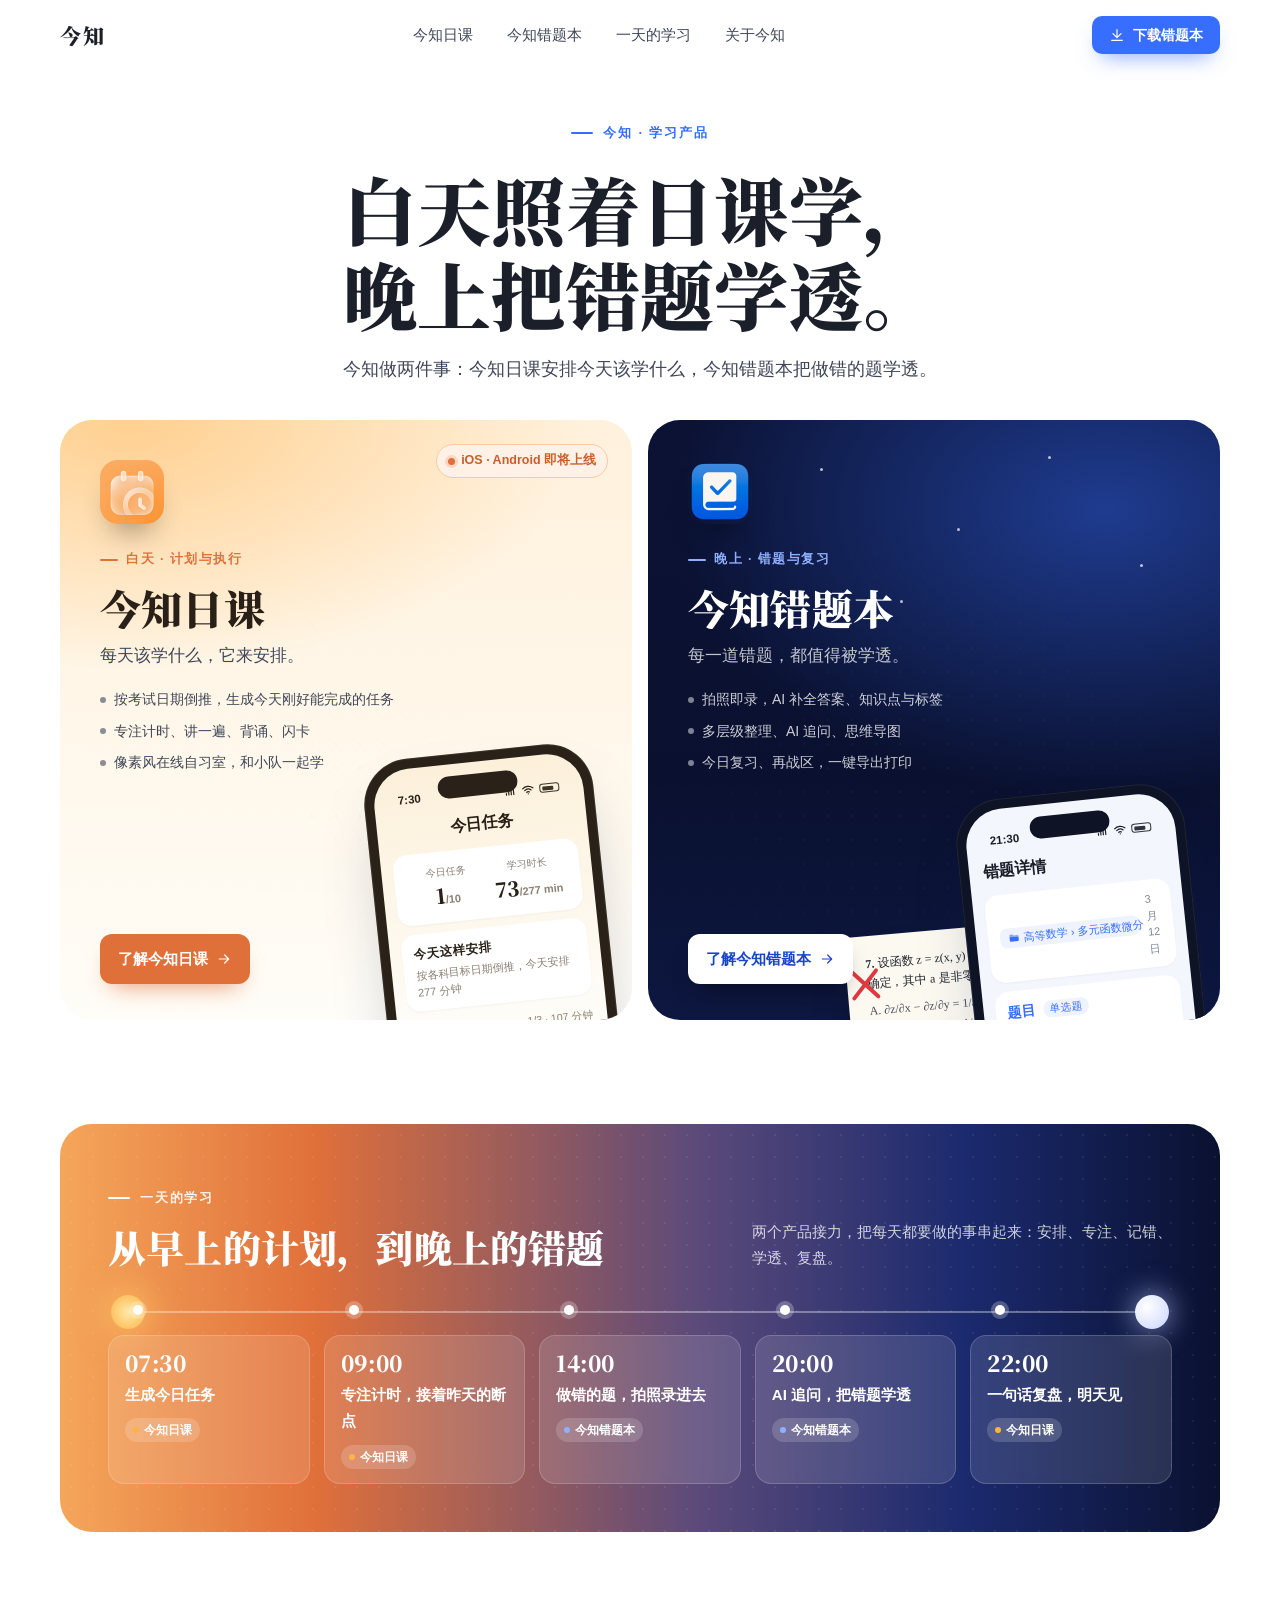
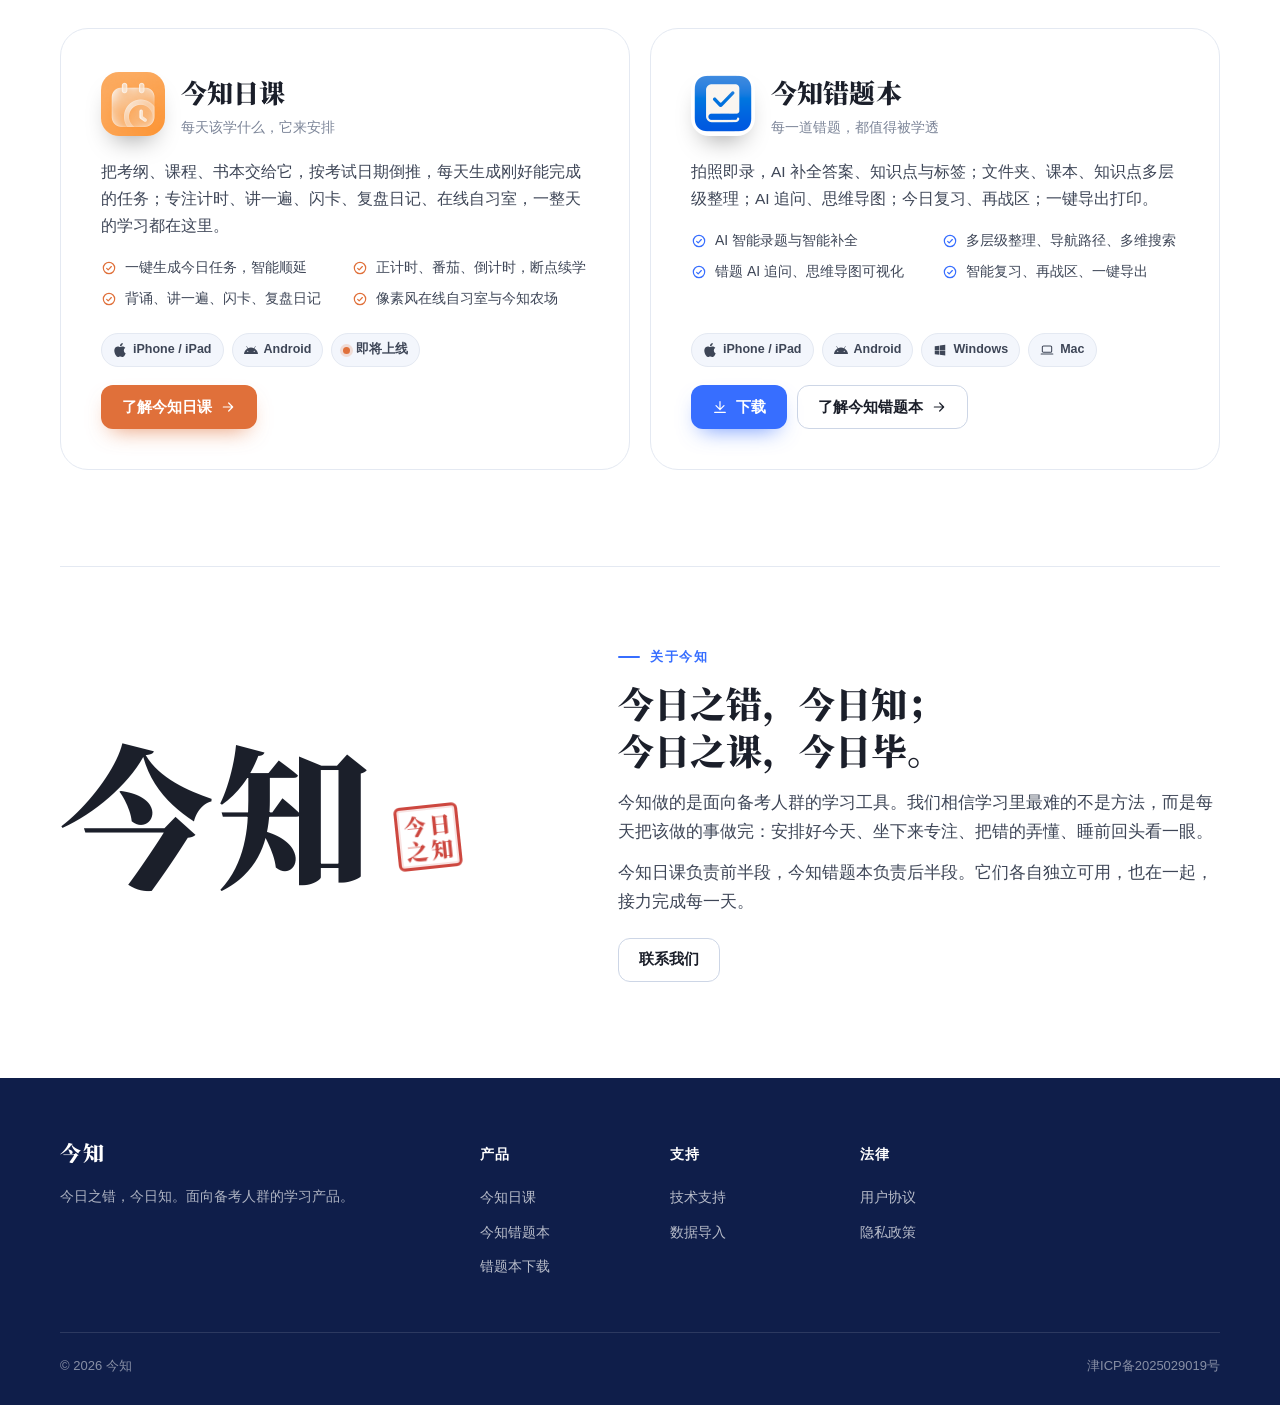
==== commit 433b2348: "Add 今知 brand homepage and 今知日课 product page; route products under subfolders - / : brand home with a" ====
--- a/Website/index.html
+++ b/Website/index.html
@@ -3,517 +3,147 @@
 <head>
 <meta charset="utf-8">
 <meta name="viewport" content="width=device-width, initial-scale=1">
-<title>今知错题本</title>
-<meta name="description" content="今知错题本：拍照即录，AI 补全答案、知识点与标签；多层级整理、错题追问、思维导图、按计划复习与一键导出。iPhone / iPad、Android、Windows、Mac 可用。">
-<meta name="theme-color" content="#0A1130">
-<link rel="icon" href="assets/icon.png">
+<title>今知</title>
+<meta name="description" content="今知：面向备考人群的学习产品。今知日课安排每天该学什么，今知错题本把做错的题学透。">
+<meta name="theme-color" content="#FFFFFF">
+<link rel="icon" href="assets/icon-correction.png">
 <link rel="stylesheet" href="assets/fonts.css">
 <link rel="stylesheet" href="assets/style.css">
+<link rel="stylesheet" href="assets/mockup.css">
 <style>
-/* ===================== hero (dark) ===================== */
-.hero{position:relative;padding:40px 0 56px;overflow:hidden;background:radial-gradient(900px 520px at 18% 10%,rgba(255,176,92,.20),transparent 60%),radial-gradient(760px 520px at 78% 30%,rgba(55,110,255,.36),transparent 62%),linear-gradient(180deg,#0B1234 0%,#0A1130 55%,#0D1740 100%);color:var(--on-dark);margin-top:-70px;padding-top:120px}
-.hero::before{content:"";position:absolute;inset:0;background-image:radial-gradient(rgba(255,255,255,.07) 1px,transparent 1px);background-size:26px 26px;opacity:.5;-webkit-mask-image:radial-gradient(70% 60% at 50% 50%,#000,transparent);mask-image:radial-gradient(70% 60% at 50% 50%,#000,transparent);pointer-events:none}
-.hero::after{content:"";position:absolute;left:0;right:0;bottom:0;height:160px;background:linear-gradient(transparent,rgba(5,9,28,.5));pointer-events:none}
-.hero > .container{position:relative;z-index:1}
-.hero__head{max-width:900px;margin:0 auto;text-align:center}
-.eyebrow{display:inline-flex;align-items:center;gap:8px;padding:5px 14px 5px 5px;border-radius:999px;background:rgba(255,255,255,.08);border:1px solid rgba(255,255,255,.16);font-size:13px;color:var(--on-dark-2);-webkit-backdrop-filter:blur(8px);backdrop-filter:blur(8px)}
-.eyebrow b{display:inline-flex;align-items:center;gap:4px;background:#fff;color:var(--blue-ink);border-radius:999px;padding:2px 9px;font-size:12px;font-weight:700}
-.hero h1{font-size:clamp(42px,6.4vw,80px);line-height:1.12;margin:26px 0 22px;text-wrap:balance;text-shadow:0 10px 40px rgba(0,0,0,.35)}
-.circled{position:relative;display:inline-block;padding:0 .04em}
-.circled svg{position:absolute;left:-10%;top:-14%;width:117%;height:132%;overflow:visible;pointer-events:none}
-.circled path{fill:none;stroke:var(--pen-on-dark);stroke-width:6;stroke-linecap:round;stroke-linejoin:round;stroke-dasharray:1;stroke-dashoffset:1;animation:drawpath 1s cubic-bezier(.4,0,.2,1) 1.1s forwards;opacity:.95;filter:drop-shadow(0 0 10px rgba(255,97,102,.35))}
-@keyframes drawpath{to{stroke-dashoffset:0}}
-.hero__lead{font-size:18px;color:var(--on-dark-2);max-width:720px;margin:0 auto;line-height:1.85}
-.hero__actions{display:flex;gap:12px;margin-top:30px;flex-wrap:wrap;align-items:center;justify-content:center}
-.hero__plat{display:flex;justify-content:center;align-items:center;gap:8px;font-size:13px;color:var(--on-dark-3);margin-top:18px;letter-spacing:.04em}
-.hero__plat .i{width:15px;height:15px}
-/* load-in sequence */
-.hero__head > *{animation:rise .9s cubic-bezier(.2,.7,.2,1) both}
-.hero__head > :nth-child(1){animation-delay:.05s}
-.hero__head > :nth-child(2){animation-delay:.15s}
-.hero__head > :nth-child(3){animation-delay:.3s}
-.hero__head > :nth-child(4){animation-delay:.42s}
-.hero__head > :nth-child(5){animation-delay:.5s}
+body{background:#fff}
+/* ===================== split hero ===================== */
+.split{padding:44px 0 64px}
+.split__head{max-width:860px;margin:0 auto 34px;text-align:center}
+.split__head h1{font-size:clamp(40px,6vw,74px);line-height:1.14;margin:22px 0 18px;text-wrap:balance}
+.split__head p{font-size:18px;color:var(--ink-2);max-width:640px;margin:0 auto;line-height:1.85}
+.split__head > *{animation:rise .9s cubic-bezier(.2,.7,.2,1) both}
+.split__head > :nth-child(2){animation-delay:.12s}
+.split__head > :nth-child(3){animation-delay:.24s}
 @keyframes rise{from{opacity:0;transform:translateY(26px)}to{opacity:1;transform:none}}
-.scene-wrap{animation:rise 1.1s cubic-bezier(.2,.7,.2,1) .55s both}
-.chapters{animation:rise .9s cubic-bezier(.2,.7,.2,1) .9s both}
-
-/* scene */
-.scene-wrap{position:relative;margin-top:52px;overflow-x:auto;overflow-y:hidden;-webkit-overflow-scrolling:touch;scrollbar-width:none;--px:0;--py:0}
-.scene-wrap::-webkit-scrollbar{display:none}
-.scene-size{position:relative;width:calc(1100px * var(--s,1));height:calc(500px * var(--s,1));margin:0 auto}
-.scene-3d{position:absolute;left:0;top:0;width:100%;height:100%;transform:perspective(1600px) rotateX(calc(var(--py) * -2.2deg)) rotateY(calc(var(--px) * 3deg));transform-style:preserve-3d;transition:transform .5s ease-out}
-.scene{position:absolute;left:0;top:0;width:1100px;height:500px;transform:scale(var(--s,1));transform-origin:0 0;transition:opacity .35s}
-.scene.fade{opacity:0}
-.scene.fade *{transition:none!important;animation:none!important}
-.layer{position:absolute;inset:0;pointer-events:none;transition:transform .5s ease-out}
-.layer-a{transform:translate3d(calc(var(--px) * -12px),calc(var(--py) * -8px),0)}
-.layer-b{transform:translate3d(calc(var(--px) * 6px),calc(var(--py) * 4px),0)}
-.layer-c{transform:translate3d(calc(var(--px) * 18px),calc(var(--py) * 10px),0)}
-.sc-lamp{position:absolute;left:-60px;top:-80px;width:620px;height:560px;border-radius:50%;background:radial-gradient(closest-side,rgba(255,196,120,.28),rgba(255,196,120,.06) 55%,transparent 72%);pointer-events:none}
-/* paper */
-.sc-paper{position:absolute;left:36px;top:34px;width:350px;height:420px;background:linear-gradient(180deg,#FDFAF2,#F7F1E2);border-radius:5px;box-shadow:0 40px 70px -28px rgba(0,0,0,.75),0 4px 14px rgba(0,0,0,.25),inset 0 0 0 1px rgba(255,255,255,.6);transform:rotate(-2.5deg);padding:22px 26px;font-family:var(--serif);color:#22262F;transition:transform .6s,opacity .5s}
-.sc-paper::before{content:"";position:absolute;inset:0;border-radius:5px;background:linear-gradient(90deg,rgba(0,0,0,.05),transparent 14%),linear-gradient(180deg,rgba(255,255,255,.35),transparent 30%);pointer-events:none}
-.pp-head{display:flex;justify-content:space-between;font-size:11px;color:#6B6F7B;letter-spacing:.06em;border-bottom:1px solid #D6CFBC;padding-bottom:8px;margin-bottom:16px;font-family:var(--font)}
-.pp-q{font-size:14.5px;line-height:1.72;letter-spacing:.01em}
-.pp-q b{font-weight:700;margin-right:5px}
-.pp-opts{margin-top:12px;font-size:14px;line-height:1.5;display:grid;gap:12px}
-.pp-opts li{position:relative}
-.pencil{position:absolute;left:-12px;top:-8px;width:158px;height:38px;overflow:visible;pointer-events:none}
-.pencil path{fill:none;stroke:var(--pencil);stroke-width:1.7;stroke-linecap:round;opacity:.8}
-.pp-mark{position:absolute;left:-4px;top:44px;width:62px;height:62px;overflow:visible;pointer-events:none}
-.pp-mark path{fill:none;stroke-width:4.5;stroke-linecap:round;stroke-linejoin:round;stroke-dasharray:1;stroke-dashoffset:1}
-.pp-mark .x1,.pp-mark .x2{stroke:var(--pen)}
-.pp-mark .ok{stroke:var(--green)}
-.scene.s0 .pp-mark .x1{animation:drawpath .3s ease-out .5s forwards}
-.scene.s0 .pp-mark .x2{animation:drawpath .3s ease-out .8s forwards}
-.scene.s5 .pp-mark .x1,.scene.s5 .pp-mark .x2{opacity:0;transition:opacity .45s .25s}
-.scene.s5 .pp-mark .ok{animation:drawpath .7s ease-out .65s forwards}
-.pp-note{position:absolute;left:58px;top:302px;font-family:var(--hand);font-size:26px;line-height:1;color:var(--pen);transform:rotate(-7deg) scale(.7);opacity:0;transition:opacity .25s,transform .35s cubic-bezier(.2,1.2,.4,1);white-space:nowrap}
-.scene.s0 .pp-note{opacity:.95;transform:rotate(-7deg) scale(1);transition-delay:1.15s}
-.scene.s5 .pp-note{opacity:0;transform:rotate(-7deg) scale(.9);transition-delay:.2s}
-.pp-oknote{position:absolute;right:26px;bottom:26px;font-family:var(--hand);font-size:34px;line-height:1;color:var(--green);transform:rotate(-8deg) scale(1.4);opacity:0;transition:transform .4s cubic-bezier(.2,1.2,.4,1) 1.3s,opacity .25s 1.3s;white-space:nowrap}
-.scene.s5 .pp-oknote{opacity:1;transform:rotate(-8deg) scale(1)}
-/* viewfinder + flash */
-.sc-vf{position:absolute;left:18px;top:16px;width:386px;height:456px;opacity:0;transform:scale(1.08);transition:opacity .35s,transform .35s;pointer-events:none}
-.sc-vf i{position:absolute;width:38px;height:38px;border:3px solid #fff;border-radius:5px;filter:drop-shadow(0 0 6px rgba(55,110,255,.8))}
-.sc-vf i:nth-child(1){left:0;top:0;border-right:0;border-bottom:0}
-.sc-vf i:nth-child(2){right:0;top:0;border-left:0;border-bottom:0}
-.sc-vf i:nth-child(3){left:0;bottom:0;border-right:0;border-top:0}
-.sc-vf i:nth-child(4){right:0;bottom:0;border-left:0;border-top:0}
-.scene.s1 .sc-vf{opacity:1;transform:scale(1)}
-.scene.s2 .sc-vf{opacity:0}
-.sc-flash{position:absolute;left:18px;top:16px;width:386px;height:456px;background:#fff;border-radius:8px;opacity:0;pointer-events:none}
-.scene.s1 .sc-flash{animation:flash .5s ease-out .55s}
-@keyframes flash{0%{opacity:0}15%{opacity:.9}100%{opacity:0}}
-/* snapshot flying into the phone */
-.sc-snap{position:absolute;left:36px;top:34px;width:350px;height:420px;transform-origin:0 0;opacity:0;pointer-events:none;border-radius:5px;overflow:hidden;box-shadow:0 20px 40px -16px rgba(0,0,0,.6)}
-.sc-snap .sc-paper,.ph-thumb .sc-paper{left:0;top:0;transform:none;box-shadow:none;transition:none}
-.scene.s1 .sc-snap{animation:fly .8s cubic-bezier(.5,0,.3,1) .75s both,vanish .01s 1.6s forwards}
-@keyframes fly{0%{opacity:1;transform:rotate(-2.5deg) scale(1)}18%{transform:rotate(-1deg) scale(1.03)}100%{opacity:1;transform:translate(422px,172px) scale(.189)}}
-@keyframes vanish{to{opacity:0}}
-/* phone */
-.sc-phone{position:absolute;left:430px;top:14px;width:250px;height:452px;background:#0E1326;border-radius:40px;padding:8px;box-shadow:0 50px 80px -30px rgba(0,0,0,.8),0 0 0 1px rgba(255,255,255,.14),0 0 60px -10px rgba(55,110,255,.45);transition:transform .6s,opacity .6s}
-.sc-phone::before{content:"";position:absolute;top:16px;left:50%;transform:translateX(-50%);width:66px;height:18px;border-radius:10px;background:#0E1326;z-index:3}
-.sc-screen{width:100%;height:100%;border-radius:32px;background:var(--ground);overflow:hidden;position:relative;font-size:10.5px;line-height:1.45;color:var(--ink)}
-.scene.s3 .sc-phone{transform:scale(.97);opacity:.9}
-.scene.s4 .sc-phone{opacity:.62}
-.ph-sb{height:36px;display:flex;align-items:flex-end;justify-content:space-between;padding:0 20px 3px;font-size:9.5px;font-weight:600}
-.ph-sb .i{width:11px;height:11px;stroke-width:2.2}
-.ph-bar{height:30px;display:flex;align-items:center;gap:6px;padding:0 12px;font-size:13px;font-weight:700}
-.ph-bar .i--back{width:14px;height:14px;stroke-width:2.4}
-.ph-bar .act{margin-left:auto;font-size:11px;color:var(--blue);font-weight:700}
-.ph-card{margin:0 10px 8px;background:#fff;border-radius:12px;padding:10px}
-.ph-label{display:flex;align-items:center;gap:5px;font-weight:700;font-size:11.5px;margin-bottom:6px}
-.ph-label .i{width:13px;height:13px;color:var(--blue)}
-.ph-ta{height:78px;border:1px solid var(--line);border-radius:9px;padding:7px 8px;font-size:10px;line-height:1.55;color:var(--ink);overflow:hidden}
-.ph-ta .ph{color:#A5ADBD}
-.scene.s1 .ph-ta .ph,.scene.s2 .ph-ta .ph{display:none}
-.ph-caret{display:none;width:1.5px;height:1em;background:var(--blue);vertical-align:-.15em;margin-left:1px;animation:blink 1s steps(2) infinite}
-.scene.s1 .ph-caret{display:inline-block}
-@keyframes blink{50%{opacity:0}}
-.ph-thumbrow{display:flex;align-items:flex-end;gap:8px;margin-top:8px;height:79px}
-.ph-thumb{position:relative;width:66px;height:79px;border-radius:7px;overflow:hidden;border:1px solid var(--line);background:#fff;opacity:0;flex:none}
-.scene.s1 .ph-thumb{opacity:1;transition:opacity .2s 1.55s}
-.ph-thumb .mini{position:absolute;left:0;top:0;width:350px;height:420px;transform:scale(.189);transform-origin:0 0}
-.ph-thumb .scan{position:absolute;left:0;right:0;top:0;height:2px;background:var(--blue);box-shadow:0 0 10px 2px rgba(55,110,255,.6);opacity:0}
-.scene.s1 .ph-thumb .scan{animation:scan 1.2s ease-in-out 1.6s both}
-@keyframes scan{0%{top:0;opacity:1}100%{top:calc(100% - 2px);opacity:1}}
-.ph-thumbtxt{font-size:10px;color:var(--muted);opacity:0;line-height:1.5;padding-bottom:4px}
-.scene.s1 .ph-thumbtxt{opacity:1;transition:opacity .3s 2.85s}
-.ph-thumbtxt b{display:block;color:var(--green);font-weight:700}
-.ph-fields{padding:4px 10px;background:transparent;transition:background .3s}
-.scene.s2 .ph-fields{background:#fff}
-.ph-field{display:grid;grid-template-columns:42px 1fr auto;gap:6px;align-items:center;padding:6px 0;border-top:1px solid #EEF1F6;font-size:10.5px;opacity:0;transform:translateY(6px)}
-.ph-field:first-child{border-top:0}
-.ph-field span{color:var(--muted)}
-.ph-field b{font-weight:600;display:flex;gap:4px;flex-wrap:wrap;align-items:center;min-width:0}
-.ph-field b.ok{color:var(--green)}
-.ph-field b.no{color:var(--red)}
-.ph-field .long{display:block;white-space:nowrap;overflow:hidden;text-overflow:ellipsis;font-weight:500;color:var(--ink-2)}
-.ph-field .ai{font-size:9px;font-weight:700;color:var(--blue);background:var(--blue-50);border-radius:4px;padding:1px 4px;font-style:normal;white-space:nowrap}
-.ph-field .chip{padding:1px 6px;font-size:9.5px}
-.scene.s2 .ph-field{opacity:1;transform:none;transition:opacity .35s,transform .35s}
-.scene.s2 .ph-field:nth-child(1){transition-delay:.2s}
-.scene.s2 .ph-field:nth-child(2){transition-delay:.6s}
-.scene.s2 .ph-field:nth-child(3){transition-delay:1s}
-.scene.s2 .ph-field:nth-child(4){transition-delay:1.4s}
-.scene.s2 .ph-field:nth-child(5){transition-delay:1.8s}
-.scene.s2 .ph-field:nth-child(6){transition-delay:2.2s}
-.ph-cam{position:absolute;right:14px;bottom:16px;width:42px;height:42px;border-radius:50%;background:var(--blue);color:#fff;display:grid;place-items:center;box-shadow:0 10px 18px -8px rgba(55,110,255,.8);z-index:2}
-.ph-cam .i{width:18px;height:18px}
-.scene.s1 .ph-cam{animation:press .5s ease .2s}
-@keyframes press{50%{transform:scale(.86)}}
-/* captions */
-.sc-cap{position:absolute;left:748px;top:120px;width:320px;transition:opacity .35s}
-.sc-cap > div{position:absolute;left:0;top:0;width:100%;opacity:0;transform:translateY(8px);transition:opacity .4s,transform .4s}
-.sc-cap small{display:inline-flex;align-items:center;gap:8px;font-size:12px;font-weight:800;letter-spacing:.14em;color:var(--blue-on-dark)}
-.sc-cap small::before{content:"";width:18px;height:2px;background:var(--blue-on-dark);border-radius:2px}
-.sc-cap b{display:block;font-family:var(--display);font-weight:900;font-size:28px;line-height:1.3;margin:12px 0 10px;color:#fff}
-.sc-cap p{font-size:14.5px;line-height:1.75;color:var(--on-dark-2)}
-.sc-cap .cap0{opacity:1;transform:none}
-.scene.s1 .sc-cap .cap0{opacity:0;transform:translateY(-8px)}
-.scene.s1 .sc-cap .cap1{opacity:1;transform:none;transition-delay:.25s}
-.scene.s2 .sc-cap .cap1{opacity:0;transform:translateY(-8px);transition-delay:0s}
-.scene.s2 .sc-cap .cap2{opacity:1;transform:none;transition-delay:.25s}
-.scene.s3 .sc-cap{opacity:0;pointer-events:none}
-/* mini card flying into the tree */
-.sc-mini{position:absolute;left:446px;top:150px;width:206px;background:#fff;border-radius:10px;padding:8px 10px;box-shadow:0 16px 30px -12px rgba(0,0,0,.5);border:1px solid var(--line);font-size:10.5px;opacity:0;transform-origin:0 0;pointer-events:none;z-index:4}
-.sc-mini .t{display:block;margin-top:4px;white-space:nowrap;overflow:hidden;text-overflow:ellipsis;color:var(--ink)}
-.scene.s3 .sc-mini{animation:flycard .9s cubic-bezier(.5,0,.3,1) .5s both}
-@keyframes flycard{0%{opacity:0;transform:translate(0,0) scale(.9)}20%{opacity:1;transform:translate(0,-8px) scale(1)}100%{opacity:1;transform:translate(324px,66px) scale(.92)}}
-.scene.s4 .sc-mini{animation:none;opacity:0}
-/* right card */
-.sc-right{position:absolute;left:722px;top:52px;width:350px;height:360px;background:#fff;border-radius:18px;box-shadow:0 40px 70px -28px rgba(0,0,0,.7),0 0 0 1px rgba(255,255,255,.5);padding:16px;opacity:0;transform:translateX(26px);transition:opacity .5s,transform .5s;overflow:hidden;color:var(--ink)}
-.scene.s3 .sc-right{opacity:1;transform:none}
-.rc-head{font-size:12.5px;font-weight:800;display:flex;align-items:center;justify-content:space-between;height:24px}
-.rc-head .n{font-weight:600;color:var(--muted);font-size:11px}
-.rc-tree,.rc-review{position:absolute;inset:16px;transition:opacity .45s,transform .45s}
-.rc-review{opacity:0;transform:translateY(10px)}
-.scene.s4 .rc-tree{opacity:0;transform:translateY(-10px)}
-.scene.s4 .rc-review{opacity:1;transform:none}
-.rc-crumb{display:flex;align-items:center;gap:3px;font-size:10.5px;color:var(--muted);margin:6px 0 10px;flex-wrap:wrap}
-.rc-crumb i{font-style:normal;opacity:0;transform:translateX(-4px);transition:opacity .3s,transform .3s}
-.rc-crumb i.on{color:var(--blue);font-weight:700}
-.scene.s3 .rc-crumb i{opacity:1;transform:none}
-.scene.s3 .rc-crumb i:nth-child(1){transition-delay:1.5s}
-.scene.s3 .rc-crumb i:nth-child(2){transition-delay:1.65s}
-.scene.s3 .rc-crumb i:nth-child(3){transition-delay:1.8s}
-.scene.s3 .rc-crumb i:nth-child(4){transition-delay:1.95s}
-.scene.s3 .rc-crumb i:nth-child(5){transition-delay:2.1s}
-.scene.s3 .rc-crumb i:nth-child(6){transition-delay:2.25s}
-.scene.s3 .rc-crumb i:nth-child(7){transition-delay:2.4s}
-.rc-tree ul li{display:flex;align-items:center;gap:6px;height:30px;font-size:11.5px;color:var(--ink-2)}
-.rc-tree li .i{width:14px;height:14px;color:var(--blue)}
-.rc-tree li .n{margin-left:auto;font-size:10.5px;color:var(--muted)}
-.rc-tree li.l2{padding-left:16px}
-.rc-tree li.l3{padding-left:32px}
-.rc-tree li.on{color:var(--ink);font-weight:700}
-.rc-tree li.slot{height:50px;margin:2px 0 2px 32px;border-radius:9px;background:var(--blue-50);border:1.5px dashed var(--blue-200);transition:background .3s 1.4s,border-color .3s 1.4s}
-.scene.s3 .rc-tree li.slot{background:#fff;border-color:transparent}
-.rv-prog{height:5px;border-radius:3px;background:var(--line);margin:8px 0 10px;overflow:hidden}
-.rv-prog i{display:block;height:100%;width:25%;background:var(--blue);border-radius:3px;transition:width .6s 1.9s}
-.scene.s4 .rv-prog i{width:33%}
-.rv-item{display:flex;align-items:center;gap:8px;padding:9px 10px;border-radius:10px;font-size:11.5px;color:var(--ink-2);border:1px solid transparent}
-.rv-item .t{flex:1;min-width:0;overflow:hidden;text-overflow:ellipsis;white-space:nowrap}
-.rv-item--on{background:var(--ground);border-color:var(--line);color:var(--ink)}
-.rv-item .ok{width:20px;height:20px;border-radius:50%;background:var(--green);color:#fff;display:grid;place-items:center;opacity:0;transform:scale(.5);transition:opacity .25s 1.85s,transform .3s 1.85s cubic-bezier(.2,1.4,.4,1);flex:none}
-.rv-item .ok .i{width:12px;height:12px;stroke-width:3}
-.scene.s4 .rv-item .ok{opacity:1;transform:scale(1)}
-.rv-btns{display:flex;gap:8px;margin-top:12px}
-.rv-btns span{flex:1;text-align:center;border-radius:9px;padding:8px 0;font-size:11.5px;font-weight:700;background:#F1F3F8;color:var(--ink-2);position:relative;overflow:hidden}
-.rv-btns .g{background:var(--green-bg);color:var(--green)}
-.rv-btns .p{background:var(--blue);color:#fff}
-.scene.s4 .rv-btns .g{animation:press .4s ease 1.5s}
-.rv-btns .g::after{content:"";position:absolute;left:50%;top:50%;width:12px;height:12px;border-radius:50%;background:rgba(37,157,86,.35);transform:translate(-50%,-50%) scale(0);opacity:0}
-.scene.s4 .rv-btns .g::after{animation:ripple .6s ease-out 1.5s}
-@keyframes ripple{0%{transform:translate(-50%,-50%) scale(0);opacity:1}100%{transform:translate(-50%,-50%) scale(10);opacity:0}}
-.rv-done{display:inline-flex;align-items:center;gap:5px;margin-top:12px;font-size:11px;color:var(--green);font-weight:700;opacity:0;transition:opacity .3s 1.6s}
-.rv-done .i{width:13px;height:13px;stroke-width:2.6}
-.scene.s5 .rv-done{opacity:1}
-/* chapters (dark) */
-.chapters{display:flex;align-items:center;justify-content:center;gap:2px;margin:26px 0 0;flex-wrap:wrap}
-.chapters li{display:flex;align-items:center}
-.chapters li.replay-li::before{content:none}
-.chapters li + li::before{content:"›";color:var(--blue-on-dark);opacity:.5;font-size:20px;line-height:1;margin:0 4px}
-.chapters button{position:relative;font-size:14px;font-weight:600;color:var(--on-dark-3);padding:8px 12px 11px;border-radius:10px;transition:color .2s,background .2s}
-.chapters button::after{content:"";position:absolute;left:12px;right:12px;bottom:6px;height:2px;border-radius:2px;background:#fff;transform:scaleX(0);transform-origin:left}
-.chapters button:hover{color:#fff;background:rgba(255,255,255,.08)}
-.chapters button.on{color:#fff}
-.chapters button.on::after{animation:fillbar var(--dur,3s) linear forwards}
-@keyframes fillbar{to{transform:scaleX(1)}}
-.chapters .replay{margin-left:14px;font-size:13px;color:var(--blue-on-dark);display:inline-flex;align-items:center;gap:6px;font-weight:600;padding:8px 12px;border-radius:10px;border:1px solid rgba(255,255,255,.14)}
-.chapters .replay:hover{background:rgba(255,255,255,.08);color:#fff}
-.chapters .replay .i{width:15px;height:15px}
-
-/* ===================== story (sticky phone) ===================== */
-.story{padding:96px 0 24px;background:var(--surface)}
-.story__grid{display:grid;grid-template-columns:1fr 470px;gap:72px;align-items:start}
-.story__steps{position:relative;padding-left:46px}
-.story__steps::before{content:"";position:absolute;left:9px;top:8px;bottom:8px;width:2px;background:linear-gradient(var(--line),var(--line) 92%,transparent)}
-.step{position:relative;min-height:76vh;display:flex;flex-direction:column;justify-content:center;padding:28px 0;opacity:.45;transition:opacity .4s}
-.step.on{opacity:1}
-.step:first-child{min-height:58vh;justify-content:flex-start;padding-top:16px}
-.step:last-child{min-height:58vh;justify-content:flex-start}
-.step::before{content:"";position:absolute;left:-44px;top:calc(50% - 8px);width:16px;height:16px;border-radius:50%;background:#fff;border:2px solid var(--line-2);transition:border-color .3s,background .3s,box-shadow .3s}
-.step:first-child::before{top:20px}
-.step:last-child::before{top:32px}
-.step.on::before{border-color:var(--blue);background:var(--blue);box-shadow:0 0 0 6px var(--blue-50)}
-.step .no{font-size:13px;letter-spacing:.14em;color:var(--blue);font-weight:800;display:inline-flex;align-items:center;gap:10px}
-.step .no::before{content:"";width:22px;height:2px;background:var(--blue)}
-.step .note{display:inline-block;margin-left:14px;font-family:var(--hand);font-size:22px;color:var(--pen);transform:rotate(-4deg);opacity:.9;letter-spacing:.02em;vertical-align:-2px}
-.step h2{font-size:clamp(26px,3vw,38px);line-height:1.3;margin:14px 0 12px;text-wrap:balance}
-.step > p{color:var(--ink-2);font-size:16.5px;max-width:540px}
-.plist{display:grid;gap:18px;margin-top:24px;max-width:540px}
-.plist li{display:grid;grid-template-columns:44px 1fr;gap:14px;align-items:start}
-.plist .ico{width:44px;height:44px;border-radius:12px;display:grid;place-items:center;background:var(--blue-50);color:var(--blue)}
-.plist .ico .i{width:22px;height:22px}
-.plist h3{font-size:16.5px;font-weight:700;margin-bottom:3px}
-.plist p{color:var(--muted);font-size:14.5px;line-height:1.7}
-.dims{display:flex;flex-wrap:wrap;gap:8px;margin-top:20px;max-width:540px}
-.dims span{font-size:12.5px;padding:4px 10px;border-radius:999px;background:var(--ground);border:1px solid var(--line);color:var(--ink-2)}
-.story__phone{position:sticky;top:90px;height:calc(100vh - 110px);min-height:660px;max-height:820px}
-.story__stage{position:relative;width:100%;height:100%;border-radius:32px;background:linear-gradient(180deg,#0D1740,#0A1130);display:flex;align-items:center;justify-content:center;overflow:hidden;isolation:isolate;box-shadow:inset 0 0 0 1px rgba(255,255,255,.08)}
-.story__stage::before{content:"";position:absolute;inset:0;background:radial-gradient(420px 380px at 50% 40%,rgba(55,110,255,.42),transparent 70%);z-index:0}
-.story__stage::after{content:"";position:absolute;inset:0;background-image:radial-gradient(rgba(255,255,255,.08) 1px,transparent 1px);background-size:22px 22px;opacity:.6;-webkit-mask-image:radial-gradient(60% 60% at 50% 50%,#000,transparent);mask-image:radial-gradient(60% 60% at 50% 50%,#000,transparent);z-index:0}
-.story__tag{position:absolute;left:20px;top:18px;display:inline-flex;align-items:center;gap:8px;background:rgba(255,255,255,.1);border:1px solid rgba(255,255,255,.16);border-radius:999px;padding:5px 12px 5px 6px;font-size:12.5px;font-weight:700;color:#fff;z-index:3;-webkit-backdrop-filter:blur(8px);backdrop-filter:blur(8px)}
-.story__tag i{width:22px;height:22px;border-radius:50%;background:#fff;color:var(--blue-ink);display:grid;place-items:center;font-style:normal;font-size:11px;font-weight:800}
-.story__stage .phone{position:relative;z-index:1;box-shadow:0 60px 90px -30px rgba(0,0,0,.8),0 0 0 1px rgba(255,255,255,.14),0 0 70px -10px rgba(55,110,255,.5)}
-
-/* phone mockup */
-.phone{--w:290px;width:var(--w);height:calc(var(--w) * 2.06);background:#0E1326;border-radius:46px;padding:10px;box-shadow:var(--shadow-lg),inset 0 0 0 1px rgba(255,255,255,.08);position:relative;flex:none}
-.phone::before{content:"";position:absolute;top:22px;left:50%;transform:translateX(-50%);width:80px;height:22px;border-radius:12px;background:#0E1326;z-index:4}
-.screen{width:100%;height:100%;border-radius:37px;background:var(--ground);overflow:hidden;position:relative;font-size:11.5px;line-height:1.5;color:var(--ink)}
-.ss{position:absolute;inset:0;display:flex;flex-direction:column;opacity:0;transform:translateY(14px) scale(.985);transition:opacity .45s ease,transform .45s ease}
-.ss.on{opacity:1;transform:none}
-.sb{height:46px;flex:none;display:flex;align-items:flex-end;justify-content:space-between;padding:0 24px 6px;font-size:11.5px;font-weight:600}
-.sb__ic{display:flex;align-items:center;gap:5px}
-.sb__ic .i{width:13px;height:13px;stroke-width:2.2}
-.sb__bat{width:20px;height:9px;border:1.5px solid var(--ink);border-radius:3px;position:relative;opacity:.9}
-.sb__bat::after{content:"";position:absolute;inset:1.5px;right:5px;background:var(--ink);border-radius:1px}
-.ah{flex:none;display:flex;align-items:center;gap:8px;padding:4px 14px 10px;font-size:16px;font-weight:700;letter-spacing:-.01em;white-space:nowrap}
-.ah .i--back{width:16px;height:16px;stroke-width:2.4;margin-right:-2px}
-.ah__ic{margin-left:auto;display:flex;align-items:center;gap:12px;color:var(--ink)}
-.ah__ic .i{width:18px;height:18px;stroke-width:2}
-.ah__act{margin-left:auto;font-size:13px;font-weight:700;color:var(--blue)}
-.scr{flex:1;min-height:0;padding:2px 12px 12px;overflow:hidden;position:relative}
-.mcard{background:var(--surface);border-radius:14px;padding:11px 12px;margin-bottom:9px;box-shadow:0 1px 2px rgba(15,30,74,.04)}
-.mrow{display:flex;align-items:center;justify-content:space-between;gap:8px}
-.mrow + .mrow{margin-top:8px}
-.mdate{font-size:11px;color:var(--muted)}
-.mmeta{display:inline-flex;align-items:center;gap:4px;font-size:11px;color:var(--muted)}
-.mhead{font-size:14px;font-weight:700;display:flex;align-items:center;gap:8px;margin-bottom:7px}
-.mhead .i{width:16px;height:16px;color:var(--blue)}
-.mq{font-size:12px;line-height:1.6;color:var(--ink)}
-.mq--clamp{display:-webkit-box;-webkit-line-clamp:2;-webkit-box-orient:vertical;overflow:hidden}
-.math{font-family:var(--math);font-style:italic;font-size:1.06em;letter-spacing:.01em;white-space:nowrap}
-.crumb{display:flex;align-items:center;gap:3px;font-size:12px;padding:2px 2px 8px;flex-wrap:wrap}
-.crumb a{color:var(--blue)}
-.crumb .i{width:11px;height:11px;color:var(--muted)}
-.listbar{display:flex;align-items:center;justify-content:space-between;padding:0 2px 10px;font-size:12px;color:var(--ink-2)}
-.sortchip{display:inline-flex;align-items:center;gap:5px;background:var(--blue-50);color:var(--ink-2);border-radius:8px;padding:4px 8px;font-size:11px}
-.sortchip .i{width:12px;height:12px;color:var(--blue)}
-.sec{display:flex;align-items:center;gap:4px;color:var(--blue);font-weight:600;font-size:12px;padding:2px 2px 7px}
-.sec .i{width:12px;height:12px;stroke-width:2.4}
-.mcard--list{padding:2px 12px}
-.frow{display:flex;align-items:center;gap:10px;padding:9px 0;border-bottom:1px solid #EEF1F6}
-.frow:last-child{border-bottom:0}
-.frow .fic{width:30px;height:30px;border-radius:8px;display:grid;place-items:center;color:var(--blue);flex:none}
-.frow .fic .i{width:24px;height:24px}
-.frow b{display:block;font-size:13px;font-weight:600}
-.frow small{display:flex;gap:10px;font-size:10.5px;color:var(--muted);margin-top:1px}
-.frow small span{display:inline-flex;align-items:center;gap:3px}
-.frow small .i{width:11px;height:11px}
-.frow .i--chev{margin-left:auto;width:12px;height:12px;color:#B6BECD;stroke-width:2.4}
-.fab{position:absolute;right:18px;bottom:82px;width:50px;height:50px;border-radius:50%;background:var(--blue);color:#fff;display:grid;place-items:center;box-shadow:0 10px 20px -8px rgba(55,110,255,.8);z-index:3}
-.fab .i{width:22px;height:22px;stroke-width:2.4}
-.tabbar{position:absolute;left:12px;right:12px;bottom:14px;height:62px;background:#fff;border-radius:22px;box-shadow:0 -2px 24px -12px rgba(15,30,74,.3),0 1px 2px rgba(15,30,74,.04);display:flex;align-items:center;justify-content:space-around;z-index:3;font-size:10.5px;color:var(--muted)}
-.tabbar span{display:flex;flex-direction:column;align-items:center;gap:3px}
-.tabbar .i{width:20px;height:20px}
-.tabbar .on{color:var(--blue)}
-.ta{border:1px solid var(--line);border-radius:10px;padding:8px 10px;font-size:11.5px;line-height:1.6;min-height:74px;color:var(--ink)}
-.link{color:var(--blue);font-weight:600;display:inline-flex;align-items:center;gap:4px;font-size:11.5px}
-.link .i{width:13px;height:13px}
-.muted{color:var(--muted)}
-.thumbs{display:flex;gap:8px;margin-top:8px}
-.thumb{position:relative;width:96px;height:68px;border-radius:9px;overflow:hidden;border:1px solid var(--line);background:#fff}
-.thumb svg{width:100%;height:100%}
-.thumb__badge{position:absolute;left:5px;bottom:5px;background:rgba(27,31,42,.78);color:#fff;font-size:9.5px;padding:1px 6px;border-radius:5px}
-.krow{display:flex;align-items:center;justify-content:space-between;gap:10px;padding:7px 0;border-top:1px solid #EEF1F6;font-size:12px}
-.krow:first-of-type{border-top:0}
-.krow b{display:block;font-weight:600;font-size:12.5px}
-.krow small{display:block;color:var(--muted);font-size:10.5px;line-height:1.4}
-.kv{display:inline-flex;align-items:center;gap:3px;color:var(--blue);font-weight:600}
-.kv .i{width:11px;height:11px}
-.toggle{width:38px;height:22px;border-radius:999px;background:#D5DBE6;position:relative;flex:none}
-.toggle::after{content:"";position:absolute;top:2px;left:2px;width:18px;height:18px;border-radius:50%;background:#fff;box-shadow:0 1px 3px rgba(0,0,0,.2)}
-.toggle.on{background:var(--blue)}
-.toggle.on::after{left:18px}
-.seg3{display:flex;gap:8px;margin-top:6px}
-.seg3 span{flex:1;text-align:center;background:var(--blue-50);color:var(--blue);border-radius:8px;padding:5px 0;font-size:11.5px;font-weight:600}
-.seg3 span.on{background:var(--blue);color:#fff}
-.segi{display:inline-flex;background:#EEF1F7;border-radius:8px;padding:2px}
-.segi span{padding:3px 9px;border-radius:6px;font-size:11px;color:var(--ink-2)}
-.segi span.on{background:#fff;color:var(--ink);font-weight:600;box-shadow:var(--shadow-sm)}
-.pin{background:var(--surface);border-radius:12px;padding:8px 10px;margin-bottom:10px;display:flex;gap:8px;align-items:flex-start;border:1px solid var(--line)}
-.pin .chip{flex:none}
-.pin p{font-size:11px;color:var(--ink-2);display:-webkit-box;-webkit-line-clamp:2;-webkit-box-orient:vertical;overflow:hidden;line-height:1.5}
-.chatlist{flex:1;min-height:0;overflow:hidden}
-.msg{display:flex;gap:7px;margin-bottom:9px;align-items:flex-start}
-.msg--me{justify-content:flex-end}
-.msg .av{width:24px;height:24px;border-radius:8px;background:var(--blue);color:#fff;display:grid;place-items:center;flex:none}
-.msg .av .i{width:14px;height:14px}
-.msg .bub{max-width:82%;padding:8px 10px;border-radius:12px;font-size:11.5px;line-height:1.55;background:var(--surface);color:var(--ink);box-shadow:0 1px 2px rgba(15,30,74,.05)}
-.msg--me .bub{background:var(--blue);color:#fff;border-bottom-right-radius:4px}
-.msg--ai .bub{border-bottom-left-radius:4px}
-.bub .tip{margin-top:6px;padding:6px 8px;border-radius:8px;background:var(--orange-bg);color:#A85F1B;font-size:11px;line-height:1.5}
-.bub .tip b{color:var(--orange)}
-.bub .var{padding:6px 8px;border-radius:8px;background:var(--blue-50);color:var(--blue-ink);font-size:11px;line-height:1.5}
-.quick{display:flex;gap:6px;flex-wrap:wrap;margin:4px 0 8px}
-.quick span{border:1px solid var(--blue-200);color:var(--blue);background:#fff;border-radius:999px;padding:3px 9px;font-size:10.5px;font-weight:600}
-.inbar{display:flex;align-items:center;gap:8px;background:var(--surface);border-radius:999px;padding:6px 6px 6px 14px;border:1px solid var(--line);font-size:11.5px;color:var(--muted)}
-.inbar i{margin-left:auto;width:28px;height:28px;border-radius:50%;background:var(--blue);color:#fff;display:grid;place-items:center}
-.inbar i .i{width:14px;height:14px;stroke-width:2.4}
-.today{border-radius:18px;padding:14px;background:linear-gradient(135deg,#3B8CFF 0%,#2F6BFF 45%,#1E5AE3 100%);color:#fff;margin-bottom:10px;position:relative;overflow:hidden;box-shadow:0 16px 28px -16px rgba(33,88,232,.7)}
-.today::after{content:"";position:absolute;right:26px;bottom:64px;width:54px;height:72px;border:2px solid rgba(255,255,255,.22);border-radius:8px;transform:rotate(12deg)}
-.today__top{display:flex;justify-content:space-between;align-items:flex-start;gap:8px}
-.today__title{display:inline-flex;align-items:center;gap:6px;font-size:15px;font-weight:700}
-.today__title .i{width:15px;height:15px;stroke-width:2.2}
-.today__stat{background:rgba(255,255,255,.18);border-radius:10px;padding:5px 9px;font-size:10.5px;line-height:1.6;white-space:nowrap}
-.today__n{font-size:38px;font-weight:800;line-height:1.1;margin-top:6px;letter-spacing:-.02em}
-.today__n small{font-size:14px;font-weight:600;margin-left:4px}
-.today__pill{display:inline-block;margin-top:6px;background:rgba(255,255,255,.2);border-radius:999px;padding:2px 10px;font-size:11px;font-weight:600}
-.today__foot{display:flex;flex-direction:column;align-items:stretch;margin-top:12px;gap:10px}
-.steps{display:flex;align-items:center;gap:6px;font-size:10px;opacity:.95;white-space:nowrap}
-.steps i{width:6px;height:6px;border-radius:50%;background:#fff;opacity:.6}
-.steps i.on{opacity:1;width:8px;height:8px}
-.today__go{background:#fff;color:var(--blue);border-radius:999px;padding:8px 16px;font-weight:700;font-size:13px;display:inline-flex;align-items:center;justify-content:center;gap:5px;box-shadow:0 8px 16px -8px rgba(0,0,0,.35)}
-.today__go .i{width:12px;height:12px;fill:currentColor;stroke:none}
-.qrow{display:flex;align-items:center;gap:10px;padding:9px 10px;border:1px solid var(--line);border-radius:12px;background:#FAFBFE;margin-top:8px}
-.qrow .qic{width:32px;height:32px;border-radius:9px;display:grid;place-items:center;flex:none}
-.qrow b{display:flex;align-items:center;gap:6px;font-size:13px;font-weight:700}
-.qrow small{display:block;font-size:10.5px;color:var(--muted)}
-.qrow .go{margin-left:auto;width:24px;height:24px;border-radius:50%;display:grid;place-items:center;flex:none}
-.qrow .go .i{width:12px;height:12px;stroke-width:2.6}
-.badge{display:inline-grid;place-items:center;min-width:17px;height:17px;padding:0 5px;border-radius:999px;background:var(--red);color:#fff;font-size:10px;font-weight:700}
-.docic{width:40px;height:40px;border-radius:11px;background:var(--blue);color:#fff;display:grid;place-items:center;flex:none}
-.docic .i{width:20px;height:20px;stroke-width:2.2}
-.styles{display:grid;grid-template-columns:repeat(3,1fr);gap:8px;margin:8px 0 4px}
-.style{text-align:center;font-size:10.5px;color:var(--ink-2)}
-.style .pv{height:74px;border-radius:9px;border:1.5px solid var(--line);background:#fff;padding:8px 7px;display:flex;flex-direction:column;gap:4px;margin-bottom:5px;position:relative;overflow:hidden}
-.style.on .pv{border-color:var(--blue);box-shadow:0 0 0 2px var(--blue-100)}
-.style .pv i{display:block;height:3px;border-radius:2px;background:#9AA3B5}
-.style .pv i.h{height:4px;background:#2B2F3A;width:55%}
-.style .pv i.w60{width:60%}
-.style .pv i.w80{width:80%}
-.style .pv .blk{height:14px;border-radius:3px}
-.style .pv .blk.g{background:var(--green-bg);border-left:2px solid var(--green)}
-.style .pv .blk.r{background:var(--red-bg);border-left:2px solid var(--red)}
-.style .pv .blk.b{background:var(--blue-50);border-left:2px solid var(--blue)}
-.style .pv--grid{background:#FBF8EE;background-image:linear-gradient(rgba(120,100,60,.12) 1px,transparent 1px),linear-gradient(90deg,rgba(120,100,60,.12) 1px,transparent 1px);background-size:9px 9px}
-.style .pv--grid i{background:#A3773A}
-.style b{display:flex;align-items:center;justify-content:center;gap:4px;font-weight:600;font-size:11px;color:var(--ink)}
-.style.on b{color:var(--blue)}
-.style .rad{width:12px;height:12px;border-radius:50%;border:1.5px solid #C4CBD9;display:inline-grid;place-items:center}
-.style.on .rad{border-color:var(--blue);background:var(--blue)}
-.style.on .rad::after{content:"";width:4px;height:4px;border-radius:50%;background:#fff}
-.pmap{width:100%;height:auto;display:block}
-.pmap text{font-family:var(--font)}
-
-/* ===================== answer sheet ===================== */
-.sheet{padding:88px 0 96px;background:var(--paper);position:relative}
-.sheet::before{content:"";position:absolute;inset:0;background-image:linear-gradient(rgba(120,100,60,.07) 1px,transparent 1px),linear-gradient(90deg,rgba(120,100,60,.07) 1px,transparent 1px);background-size:28px 28px;pointer-events:none}
-.sheet > .container{position:relative}
-.sheet .sec-head p{color:var(--ink-2)}
-.sheet__head{display:flex;align-items:flex-end;justify-content:space-between;gap:24px;flex-wrap:wrap;margin-bottom:36px}
-.sheet__meta{font-family:var(--serif);font-size:13px;color:#6B6F7B;letter-spacing:.08em;display:flex;gap:18px;flex-wrap:wrap}
-.sheet__meta span{border-bottom:1px solid #C9C1AB;padding-bottom:2px}
-.sheet__grid{display:grid;grid-template-columns:1fr 1fr;gap:0 48px;border-top:1.5px solid #2B2F3A;border-bottom:1.5px solid #2B2F3A;padding:8px 0}
-.sp{display:grid;grid-template-columns:54px 1fr;gap:14px;padding:22px 4px 22px 0;border-bottom:1px dashed #C9C1AB;align-items:start}
-.sp:nth-last-child(-n+2){border-bottom:0}
-.sp .num-sp{font-family:var(--display);font-weight:900;font-size:26px;line-height:1;color:var(--t);letter-spacing:-.02em;padding-top:2px}
-.sp .st{display:inline-flex;align-items:center;gap:6px;font-size:11px;font-weight:700;letter-spacing:.12em;color:var(--t);margin-bottom:6px}
-.sp .st::before{content:"";width:6px;height:6px;border-radius:50%;background:var(--t)}
-.sp h3{font-size:17px;font-weight:700;letter-spacing:-.01em;display:flex;align-items:center;gap:8px;margin-bottom:5px}
-.sp h3 .i{width:18px;height:18px;color:var(--t)}
-.sp p{font-size:14px;color:var(--ink-2);line-height:1.7}
-.t-blue{--t:var(--blue)}
-.t-purple{--t:var(--purple)}
-.t-orange{--t:var(--orange)}
-.t-green{--t:var(--green)}
-.t-red{--t:var(--red)}
-
-/* ===================== platforms ===================== */
-.band{padding:96px 0 110px;overflow:hidden}
-.band__inner{display:grid;grid-template-columns:1fr 1.2fr;gap:56px;align-items:center}
-.band__copy h2{font-size:clamp(28px,3.2vw,40px);line-height:1.3;margin:14px 0 12px;text-wrap:balance}
-.band__copy p{color:var(--ink-2);font-size:16.5px;max-width:460px;margin-bottom:22px}
-.plats{display:flex;flex-wrap:wrap;gap:8px;margin-bottom:28px}
-.plats span{display:inline-flex;align-items:center;gap:6px;background:var(--ground);border:1px solid var(--line);border-radius:999px;padding:6px 12px;font-size:13px;font-weight:600;color:var(--ink-2)}
-.plats .i{width:15px;height:15px}
-.devices{position:relative;height:420px}
-.devices::before{content:"";position:absolute;left:0;right:0;bottom:22px;height:200px;border-radius:40px;background:radial-gradient(60% 80% at 50% 100%,rgba(55,110,255,.16),transparent 70%)}
-.dev{position:absolute;background:#0E1326;box-shadow:0 50px 80px -30px rgba(15,30,74,.55),0 0 0 1px rgba(255,255,255,.12)}
-.dev .dscr{position:absolute;inset:0;background:var(--ground);overflow:hidden}
-.dev-laptop{left:50%;bottom:30px;transform:translateX(-50%);width:470px;height:300px;border-radius:16px;padding:12px 12px 12px}
-.dev-laptop .dscr{border-radius:6px}
-.dev-laptop::after{content:"";position:absolute;left:-60px;right:-60px;bottom:-12px;height:14px;background:linear-gradient(#2A3145,#1B2133);border-radius:0 0 12px 12px;box-shadow:0 20px 30px -16px rgba(0,0,0,.6)}
-.dev-laptop::before{content:"";position:absolute;left:50%;bottom:-12px;transform:translateX(-50%);width:120px;height:5px;background:#3A4360;border-radius:0 0 6px 6px;z-index:2}
-.dev-tablet{right:0;bottom:60px;width:190px;height:250px;border-radius:18px;padding:8px;transform:rotate(4deg)}
-.dev-tablet .dscr{border-radius:12px;background:#fff}
-.dev-phone{left:0;bottom:8px;width:118px;height:236px;border-radius:26px;padding:7px;transform:rotate(-5deg)}
-.dev-phone .dscr{border-radius:20px;padding:26px 8px 8px}
-.dev-phone::before{content:"";position:absolute;top:14px;left:50%;transform:translateX(-50%);width:34px;height:9px;border-radius:6px;background:#0E1326;z-index:2}
-.dk{display:grid;grid-template-columns:118px 1fr;height:100%}
-.dk-side{background:#fff;border-right:1px solid var(--line);padding:12px 10px;display:grid;gap:8px;align-content:start;font-size:9px;color:var(--ink-2)}
-.dk-side b{font-size:10px;color:var(--ink);display:block;margin-bottom:2px}
-.dk-side i{display:flex;align-items:center;gap:5px;font-style:normal;padding:3px 6px;border-radius:5px}
-.dk-side i.on{background:var(--blue-50);color:var(--blue);font-weight:700}
-.dk-side i::before{content:"";width:8px;height:6px;border-radius:1.5px;background:var(--blue)}
-.dk-main{padding:12px;display:grid;gap:8px;align-content:start}
-.dk-top{display:flex;align-items:center;justify-content:space-between;font-size:9.5px;color:var(--muted)}
-.dk-top b{color:var(--ink);font-size:11px}
-.dk-card{background:#fff;border-radius:8px;padding:8px 10px;font-size:8.5px;line-height:1.5;color:var(--ink);border:1px solid var(--line)}
-.dk-card .chips{margin-top:4px}
-.dk-card .chip{font-size:8px;padding:0 5px}
-.dk-card .q{display:-webkit-box;-webkit-line-clamp:2;-webkit-box-orient:vertical;overflow:hidden;margin-top:3px}
-.ds-paper{font-family:var(--serif);font-size:8px;color:#2B2F3A;line-height:1.6;padding:12px 12px}
-.ds-paper b{display:block;text-align:center;font-size:9.5px;border-bottom:1px solid #2B2F3A;margin-bottom:6px;padding-bottom:4px;font-family:var(--serif)}
-.ds-paper i{display:block;height:4px;border-radius:2px;background:#D9DDE6;margin:5px 0}
-.ds-today{background:linear-gradient(135deg,#3B8CFF,#1E5AE3);border-radius:12px;padding:10px;color:#fff;height:84px;display:flex;flex-direction:column;justify-content:space-between}
-.ds-today b{font-size:22px;font-weight:800;line-height:1}
-.ds-today small{font-size:8px;opacity:.9}
-.ds-today i{display:block;width:70%;height:6px;border-radius:3px;background:rgba(255,255,255,.4)}
-.ds-rows{display:grid;gap:6px;margin-top:8px}
-.ds-rows i{display:block;height:24px;border-radius:7px;background:#fff}
-
-/* ===================== cta ===================== */
-.cta{position:relative;background:radial-gradient(760px 420px at 50% 0%,rgba(55,110,255,.42),transparent 62%),linear-gradient(180deg,#0D1740,#0A1130);color:#fff;padding:100px 0 84px;text-align:center;overflow:hidden}
-.cta::before{content:"";position:absolute;inset:0;background-image:radial-gradient(rgba(255,255,255,.07) 1px,transparent 1px);background-size:26px 26px;opacity:.5;-webkit-mask-image:radial-gradient(60% 60% at 50% 40%,#000,transparent);mask-image:radial-gradient(60% 60% at 50% 40%,#000,transparent);pointer-events:none}
-.cta > .container{position:relative}
-.cta__icon{width:96px;height:96px;margin:0 auto 26px;filter:drop-shadow(0 24px 34px rgba(3,88,216,.6))}
-.cta h2{font-size:clamp(32px,4.4vw,54px);line-height:1.22;text-wrap:balance}
-.cta p{margin:16px auto 32px;font-size:17px;color:var(--on-dark-2);max-width:560px}
-.cta__actions{display:flex;gap:12px;justify-content:center;flex-wrap:wrap}
-.cta__plats{margin-top:26px;font-size:13px;color:var(--on-dark-3);letter-spacing:.06em}
-.footer{border-top:1px solid rgba(255,255,255,.1);padding-top:56px}
-
-/* ===================== responsive ===================== */
-@media (max-width:1100px){
-  .story__grid{grid-template-columns:1fr 400px;gap:48px}
-  .band__inner{grid-template-columns:1fr 1fr;gap:32px}
-  .dev-laptop{width:400px;height:256px}
-  .dev-tablet{width:160px;height:210px}
+.panels{display:flex;gap:16px;height:600px;animation:rise 1.1s cubic-bezier(.2,.7,.2,1) .4s both}
+.panel{position:relative;flex:1;border-radius:32px;overflow:hidden;display:block;color:inherit;transition:flex .55s cubic-bezier(.2,.7,.2,1),transform .55s,filter .55s;isolation:isolate}
+.panels:hover .panel{filter:saturate(.85) brightness(.96)}
+.panels:hover .panel:hover{flex:1.42;filter:none}
+.panel--day{background:radial-gradient(760px 420px at 12% 0%,rgba(255,206,140,.95),rgba(255,206,140,0) 60%),linear-gradient(180deg,#FFF1DC,#FFF8EC 60%,#FFFDF8);color:var(--dc-ink)}
+.panel--night{background:radial-gradient(700px 460px at 80% 15%,rgba(55,110,255,.45),transparent 62%),linear-gradient(180deg,#0B1234,#0A1130 60%,#0D1740);color:#fff}
+.panel::before{content:"";position:absolute;inset:0;background-image:radial-gradient(rgba(0,0,0,.09) 1px,transparent 1px);background-size:24px 24px;opacity:.4;-webkit-mask-image:radial-gradient(70% 60% at 50% 60%,#000,transparent);mask-image:radial-gradient(70% 60% at 50% 60%,#000,transparent);pointer-events:none}
+.panel--night::before{background-image:radial-gradient(rgba(255,255,255,.1) 1px,transparent 1px)}
+.panel__body{position:relative;z-index:2;padding:40px 40px 0;max-width:420px}
+.panel__icon{width:64px;height:64px;border-radius:18px;box-shadow:0 18px 30px -14px rgba(0,0,0,.45);margin-bottom:18px}
+.panel__kicker{display:inline-flex;align-items:center;gap:8px;font-size:12.5px;font-weight:700;letter-spacing:.12em;margin-bottom:12px}
+.panel--day .panel__kicker{color:var(--dc)}
+.panel--night .panel__kicker{color:#8FB0FF}
+.panel__kicker::before{content:"";width:18px;height:2px;background:currentColor;border-radius:2px}
+.panel h2{font-size:clamp(28px,3.2vw,42px);line-height:1.2;margin:0 0 10px}
+.panel__line{font-size:17px;line-height:1.7;margin-bottom:16px}
+.panel--day .panel__line{color:var(--ink-2)}
+.panel--night .panel__line{color:rgba(255,255,255,.75)}
+.panel ul{display:grid;gap:7px;font-size:14px}
+.panel ul li{display:flex;align-items:center;gap:8px}
+.panel ul li::before{content:"";width:6px;height:6px;border-radius:50%;background:currentColor;opacity:.6}
+.panel--day ul{color:var(--ink-2)}
+.panel--night ul{color:rgba(255,255,255,.8)}
+.panel__cta{position:absolute;left:40px;bottom:36px;z-index:3;display:inline-flex;align-items:center;gap:8px;font-weight:700;font-size:15px;padding:12px 18px;border-radius:12px;transition:transform .2s,box-shadow .2s}
+.panel--day .panel__cta{background:var(--dc);color:#fff;box-shadow:0 12px 24px -12px rgba(224,112,58,.8)}
+.panel--night .panel__cta{background:#fff;color:var(--blue-ink);box-shadow:0 12px 24px -12px rgba(0,0,0,.6)}
+.panel:hover .panel__cta{transform:translateY(-2px)}
+.panel__cta .i{width:16px;height:16px;transition:transform .2s}
+.panel:hover .panel__cta .i{transform:translateX(3px)}
+.panel__soon{position:absolute;right:24px;top:24px;z-index:3}
+.panel__phone{position:absolute;right:-6px;bottom:-190px;z-index:1;transition:transform .55s cubic-bezier(.2,.7,.2,1)}
+.panel:hover .panel__phone{transform:translateY(-26px) rotate(-2deg)}
+.panel__phone .phone{--w:230px;transform:rotate(-6deg);transform-origin:bottom right}
+.panel--day .panel__phone .phone{background:#2A2118}
+.panel--day .panel__phone .phone::before{background:#2A2118}
+.panel--day .panel__phone .screen{background:linear-gradient(180deg,#FCF0DA,#FEFCF7 55%)}
+.panel--day .panel__phone{--blue:#E0703A;--blue-50:#FFF1E6;--ground:#FBF3E7;--muted:#8A7F72;--line:#EFE4D3;--line-2:#E0D2BC;--ink:#292017}
+.panel__paper{position:absolute;left:200px;bottom:-30px;width:250px;padding:18px 20px;background:#FCF9F1;color:#22262F;border-radius:5px;font-family:var(--serif);font-size:12px;line-height:1.7;transform:rotate(-5deg);box-shadow:0 30px 50px -22px rgba(0,0,0,.7);z-index:1;transition:transform .55s cubic-bezier(.2,.7,.2,1)}
+.panel:hover .panel__paper{transform:rotate(-3deg) translateY(-14px)}
+.panel__paper b{font-weight:700}
+.panel__paper .mk{position:absolute;left:-4px;top:26px;width:44px;height:44px}
+.panel__paper .mk path{fill:none;stroke:#E0393F;stroke-width:4;stroke-linecap:round}
+.panel__paper .note{position:absolute;right:16px;bottom:14px;font-family:var(--hand);font-size:22px;color:#E0393F;transform:rotate(-6deg);line-height:1}
+.panel--night .panel__phone{right:-10px;bottom:-230px}
+.stars i{position:absolute;width:3px;height:3px;border-radius:50%;background:#fff;opacity:.7;animation:twinkle 3s ease-in-out infinite}
+@keyframes twinkle{50%{opacity:.15}}
+
+/* ===================== day arc ===================== */
+.arc{padding:40px 0 96px}
+.arc__band{position:relative;border-radius:32px;overflow:hidden;padding:56px 48px 48px;color:#fff;background:linear-gradient(90deg,#F5A65B 0%,#E0703A 22%,#5B4A7A 55%,#1B2A6E 78%,#0A1130 100%)}
+.arc__band::before{content:"";position:absolute;inset:0;background-image:radial-gradient(rgba(255,255,255,.14) 1px,transparent 1px);background-size:22px 22px;opacity:.5;pointer-events:none}
+.arc__head{position:relative;display:flex;align-items:flex-end;justify-content:space-between;gap:20px;flex-wrap:wrap;margin-bottom:40px}
+.arc__head h2{font-size:clamp(26px,3vw,38px);line-height:1.3;margin-top:12px;text-wrap:balance}
+.arc__head .kicker{color:rgba(255,255,255,.9)}
+.arc__head .kicker::before{background:#fff}
+.arc__head p{color:rgba(255,255,255,.78);font-size:15px;max-width:420px}
+.arc__line{position:relative;height:2px;background:rgba(255,255,255,.35);margin:0 20px 22px}
+.arc__sun,.arc__moon{position:absolute;top:50%;transform:translate(-50%,-50%);width:34px;height:34px;border-radius:50%}
+.arc__sun{left:0;background:radial-gradient(circle,#FFE9A8,#FFB347);box-shadow:0 0 30px 6px rgba(255,200,100,.6)}
+.arc__moon{left:100%;background:radial-gradient(circle at 35% 35%,#FFFFFF,#C9D4FF);box-shadow:0 0 26px 4px rgba(190,205,255,.5)}
+.arc__steps{position:relative;display:grid;grid-template-columns:repeat(5,1fr);gap:14px}
+.arc__step{position:relative;padding:16px 16px 14px;border-radius:16px;background:rgba(255,255,255,.12);border:1px solid rgba(255,255,255,.18);-webkit-backdrop-filter:blur(6px);backdrop-filter:blur(6px)}
+.arc__step::before{content:"";position:absolute;left:24px;top:-31px;width:10px;height:10px;border-radius:50%;background:#fff;box-shadow:0 0 0 4px rgba(255,255,255,.25)}
+.arc__step time{display:block;font-family:var(--display);font-weight:900;font-size:22px;letter-spacing:.02em;line-height:1}
+.arc__step b{display:block;font-size:15px;margin:8px 0 6px}
+.arc__step small{display:inline-flex;align-items:center;gap:5px;font-size:11.5px;font-weight:700;padding:2px 8px;border-radius:999px;background:rgba(255,255,255,.16)}
+.arc__step small i{width:6px;height:6px;border-radius:50%;display:inline-block}
+.arc__step small i.d{background:#FFB347}
+.arc__step small i.n{background:#8FB0FF}
+
+/* ===================== products ===================== */
+.products{padding:0 0 96px}
+.products__grid{display:grid;grid-template-columns:1fr 1fr;gap:20px}
+.pc{border-radius:28px;padding:40px;border:1px solid var(--line);background:#fff;display:flex;flex-direction:column;gap:18px;transition:transform .2s,box-shadow .2s}
+.pc:hover{transform:translateY(-4px);box-shadow:var(--shadow)}
+.pc__top{display:flex;align-items:center;gap:16px}
+.pc__top img{width:64px;height:64px;border-radius:18px;box-shadow:0 14px 26px -12px rgba(0,0,0,.4)}
+.pc__top h3{font-family:var(--display);font-weight:900;font-size:26px;letter-spacing:.005em}
+.pc__top small{display:block;font-size:13.5px;color:var(--muted);margin-top:2px}
+.pc p{color:var(--ink-2);font-size:15.5px}
+.pc ul{display:grid;grid-template-columns:1fr 1fr;gap:10px 14px;font-size:14px;color:var(--ink-2)}
+.pc ul li{display:flex;align-items:flex-start;gap:8px;line-height:1.5}
+.pc ul li .i{width:16px;height:16px;flex:none;margin-top:3px}
+.pc--day ul li .i{color:var(--dc)}
+.pc--night ul li .i{color:var(--blue)}
+.pc__plats{display:flex;flex-wrap:wrap;gap:8px;margin-top:auto;padding-top:6px}
+.pc__plats span{display:inline-flex;align-items:center;gap:6px;background:var(--ground);border:1px solid var(--line);border-radius:999px;padding:5px 11px;font-size:12.5px;font-weight:600;color:var(--ink-2)}
+.pc__plats .i{width:14px;height:14px}
+.pc__actions{display:flex;gap:10px;flex-wrap:wrap}
+.pc--day .btn--primary{background:var(--dc);box-shadow:0 10px 22px -10px rgba(224,112,58,.75)}
+.pc--day .btn--primary:hover{background:var(--dc-deep)}
+
+/* ===================== about ===================== */
+.about{padding:0 0 96px}
+.about__inner{display:grid;grid-template-columns:1fr 1.2fr;gap:56px;align-items:center;border-top:1px solid var(--line);padding-top:72px}
+.wordmark{display:flex;align-items:flex-end;gap:22px}
+.wordmark b{font-family:var(--display);font-weight:900;font-size:clamp(96px,12vw,168px);line-height:.95;letter-spacing:.02em}
+.seal{width:64px;height:64px;border:3px solid #C8342B;color:#C8342B;border-radius:6px;display:grid;grid-template-columns:1fr 1fr;place-items:center;font-family:var(--display);font-weight:900;font-size:22px;line-height:1;transform:rotate(-6deg);margin-bottom:14px;opacity:.9;padding:4px;box-shadow:inset 0 0 0 2px rgba(200,52,43,.15)}
+.about__copy h2{font-size:clamp(26px,3vw,36px);line-height:1.3;margin:12px 0 14px;text-wrap:balance}
+.about__copy p{color:var(--ink-2);font-size:16.5px;margin-bottom:12px}
+.about__links{display:flex;gap:10px;flex-wrap:wrap;margin-top:22px}
+
+@media (max-width:1000px){
+  .arc__steps{grid-template-columns:repeat(2,1fr)}
+  .arc__line{display:none}
+  .arc__step::before{display:none}
+  .products__grid{grid-template-columns:1fr}
+  .about__inner{grid-template-columns:1fr;gap:28px}
 }
-@media (max-width:960px){
-  .hero{padding-top:104px}
-  .story{padding-top:64px}
-  .story__grid{grid-template-columns:1fr;gap:0}
-  .story__steps{padding-left:36px}
-  .step::before{left:-34px}
-  .story__phone{position:sticky;top:70px;height:auto;min-height:0;max-height:none;z-index:5;padding:6px 0 0;background:var(--surface);order:-1}
-  .story__stage{height:340px;border-radius:24px;align-items:flex-start;padding-top:24px}
-  .story__stage .phone{--w:224px}
-  .story__fade{position:absolute;left:0;right:0;bottom:0;height:70px;background:linear-gradient(transparent,#0A1130);z-index:2}
-  .step{min-height:0;padding:40px 0 8px;opacity:1}
-  .step:first-child{padding-top:30px}
-  .sheet__grid{grid-template-columns:1fr}
-  .sp:nth-last-child(-n+2){border-bottom:1px dashed #C9C1AB}
-  .sp:last-child{border-bottom:0}
-  .band__inner{grid-template-columns:1fr}
-  .devices{height:340px}
-  .dev-laptop{width:360px;height:230px}
-  .dev-tablet{display:none}
-  .dev-phone{left:auto;right:0}
-}
-@media (max-width:640px){
-  .hero h1{font-size:40px}
-  .hero__plat{display:none}
-  .chapters .replay{margin-left:0}
-  .step .note{display:block;margin:6px 0 0}
-  .devices{height:260px}
-  .dev-laptop{width:280px;height:180px;left:44%}
-  .dev-phone{width:96px;height:190px}
+@media (max-width:860px){
+  .panels{flex-direction:column;height:auto}
+  .panel{min-height:560px;flex:none!important}
+  .panels:hover .panel{filter:none}
+  .panel__body{padding:32px 28px 0}
+  .panel__cta{left:28px;bottom:28px}
+  .panel__phone{right:-30px;bottom:-300px}
+  .panel__phone .phone{--w:200px}
+  .panel--night .panel__phone{bottom:-320px}
+  .panel__paper{display:none}
+  .arc__band{padding:40px 28px 36px}
+  .arc__steps{grid-template-columns:1fr}
+  .pc{padding:30px 26px}
+  .pc ul{grid-template-columns:1fr}
 }
 </style>
 </head>
@@ -523,518 +153,178 @@
     <symbol id="i-menu" viewBox="0 0 24 24"><path d="M4 7h16M4 12h16M4 17h16"/></symbol>
     <symbol id="i-arrow" viewBox="0 0 24 24"><path d="M5 12h14M13 6l6 6-6 6"/></symbol>
     <symbol id="i-down" viewBox="0 0 24 24"><path d="M12 4v12M6 10l6 6 6-6"/><path d="M4 20h16"/></symbol>
-    <symbol id="i-back" viewBox="0 0 24 24"><path d="M15 5l-7 7 7 7"/></symbol>
-    <symbol id="i-chev" viewBox="0 0 24 24"><path d="M9 5l7 7-7 7"/></symbol>
-    <symbol id="i-chev-d" viewBox="0 0 24 24"><path d="M5 9l7 7 7-7"/></symbol>
-    <symbol id="i-mag" viewBox="0 0 24 24"><circle cx="11" cy="11" r="6.5"/><path d="M20 20l-4.3-4.3"/></symbol>
-    <symbol id="i-folder" viewBox="0 0 24 24"><path d="M3 7a2 2 0 0 1 2-2h4l2 2h8a2 2 0 0 1 2 2v9a2 2 0 0 1-2 2H5a2 2 0 0 1-2-2z"/></symbol>
-    <symbol id="i-folder-f" viewBox="0 0 24 24"><path d="M3 7a2 2 0 0 1 2-2h4.5l2 2H19a2 2 0 0 1 2 2v1H3z" fill="currentColor" stroke="none" opacity=".55"/><path d="M3 10h18v7a2 2 0 0 1-2 2H5a2 2 0 0 1-2-2z" fill="currentColor" stroke="none"/></symbol>
-    <symbol id="i-doc" viewBox="0 0 24 24"><path d="M7 3h7l5 5v12a1 1 0 0 1-1 1H7a1 1 0 0 1-1-1V4a1 1 0 0 1 1-1z"/><path d="M9 12h6M9 16h6"/></symbol>
-    <symbol id="i-img" viewBox="0 0 24 24"><rect x="3" y="4" width="18" height="16" rx="2.5"/><circle cx="8.5" cy="9.5" r="1.6"/><path d="M21 16l-5.5-5.5L6 20"/></symbol>
-    <symbol id="i-mic" viewBox="0 0 24 24"><rect x="9" y="3" width="6" height="11" rx="3"/><path d="M5 11a7 7 0 0 0 14 0M12 18v3M9 21h6"/></symbol>
-    <symbol id="i-clock" viewBox="0 0 24 24"><circle cx="12" cy="12" r="8.5"/><path d="M12 7.5V12l3 2"/></symbol>
-    <symbol id="i-cal" viewBox="0 0 24 24"><rect x="3" y="5" width="18" height="16" rx="2.5"/><path d="M3 10h18M8 3v4M16 3v4"/></symbol>
-    <symbol id="i-cal-check" viewBox="0 0 24 24"><rect x="3" y="5" width="18" height="16" rx="2.5"/><path d="M3 10h18M8 3v4M16 3v4"/><path d="M9 15.5l2 2 4-4"/></symbol>
-    <symbol id="i-spark" viewBox="0 0 24 24"><path d="M12 3l2.1 5.9L20 11l-5.9 2.1L12 19l-2.1-5.9L4 11l5.9-2.1z"/></symbol>
-    <symbol id="i-sparks" viewBox="0 0 24 24"><path d="M11 3l1.9 5.1L18 10l-5.1 1.9L11 17l-1.9-5.1L4 10l5.1-1.9z"/><path d="M19 15l.8 2.2 2.2.8-2.2.8L19 21l-.8-2.2-2.2-.8 2.2-.8z"/></symbol>
-    <symbol id="i-sliders" viewBox="0 0 24 24"><path d="M4 7h10M18 7h2M4 12h3M11 12h9M4 17h12M20 17h0"/><circle cx="16" cy="7" r="2"/><circle cx="9" cy="12" r="2"/><circle cx="18" cy="17" r="2"/></symbol>
-    <symbol id="i-plus" viewBox="0 0 24 24"><path d="M12 5v14M5 12h14"/></symbol>
-    <symbol id="i-plus-c" viewBox="0 0 24 24"><circle cx="12" cy="12" r="8.5"/><path d="M12 8.5v7M8.5 12h7"/></symbol>
-    <symbol id="i-bot" viewBox="0 0 24 24"><rect x="4" y="7" width="16" height="12" rx="3.5"/><path d="M12 3v4M9.5 12h.01M14.5 12h.01M9 15.5h6"/></symbol>
-    <symbol id="i-send" viewBox="0 0 24 24"><path d="M12 19V5M6 11l6-6 6 6"/></symbol>
-    <symbol id="i-home" viewBox="0 0 24 24"><rect x="4" y="4" width="7" height="7" rx="1.5"/><rect x="13" y="4" width="7" height="7" rx="1.5"/><rect x="4" y="13" width="7" height="7" rx="1.5"/><rect x="13" y="13" width="7" height="7" rx="1.5"/></symbol>
-    <symbol id="i-explore" viewBox="0 0 24 24"><circle cx="12" cy="12" r="8.5"/><path d="M15 9l-1.8 4.2L9 15l1.8-4.2z"/></symbol>
-    <symbol id="i-review" viewBox="0 0 24 24"><circle cx="12" cy="12" r="8.5"/><path d="M12 3.5V12h8.5"/></symbol>
-    <symbol id="i-me" viewBox="0 0 24 24"><circle cx="12" cy="8.5" r="4"/><path d="M4.5 20a7.5 7.5 0 0 1 15 0"/></symbol>
-    <symbol id="i-play" viewBox="0 0 24 24"><path d="M7 4.5v15l12-7.5z"/></symbol>
+    <symbol id="i-check-c" viewBox="0 0 24 24"><circle cx="12" cy="12" r="8.5"/><path d="M8.5 12.5l2.3 2.3 4.7-5"/></symbol>
     <symbol id="i-check" viewBox="0 0 24 24"><path d="M5 12.5l4.5 4.5L19 7.5"/></symbol>
-    <symbol id="i-check-c" viewBox="0 0 24 24"><circle cx="12" cy="12" r="8.5"/><path d="M8.5 12.5l2.3 2.3 4.7-5"/></symbol>
-    <symbol id="i-filter" viewBox="0 0 24 24"><path d="M4 5h16l-6.2 7.6V19l-3.6-1.8v-4.6z"/></symbol>
-    <symbol id="i-target" viewBox="0 0 24 24"><circle cx="12" cy="12" r="8.5"/><circle cx="12" cy="12" r="4.5"/><circle cx="12" cy="12" r="1" fill="currentColor"/></symbol>
-    <symbol id="i-swords" viewBox="0 0 24 24"><path d="M4 4l10 10M4 4h4M4 4v4M20 4L10 14M20 4h-4M20 4v4M7 17l-3 3M17 17l3 3M9 15l-2.5 2.5M15 15l2.5 2.5"/></symbol>
-    <symbol id="i-route" viewBox="0 0 24 24"><circle cx="6" cy="18" r="2.5"/><circle cx="18" cy="6" r="2.5"/><path d="M8.5 18H14a3 3 0 0 0 0-6h-4a3 3 0 0 1 0-6h5.5"/></symbol>
-    <symbol id="i-tree" viewBox="0 0 24 24"><rect x="3" y="3" width="8" height="6" rx="1.5"/><rect x="13" y="10" width="8" height="5" rx="1.5"/><rect x="13" y="17" width="8" height="4" rx="1.5"/><path d="M7 9v10.5h6M7 12.5h6"/></symbol>
-    <symbol id="i-cam" viewBox="0 0 24 24"><path d="M3 8.5A1.5 1.5 0 0 1 4.5 7H7l1.6-2.2h6.8L17 7h2.5A1.5 1.5 0 0 1 21 8.5V18a1.5 1.5 0 0 1-1.5 1.5h-15A1.5 1.5 0 0 1 3 18z"/><circle cx="12" cy="13" r="3.4"/></symbol>
-    <symbol id="i-cam-ai" viewBox="0 0 24 24"><path d="M3 8.5A1.5 1.5 0 0 1 4.5 7H7l1.6-2.2h4.8L15 7h2.5A1.5 1.5 0 0 1 19 8.5V18a1.5 1.5 0 0 1-1.5 1.5h-13A1.5 1.5 0 0 1 3 18z"/><circle cx="11" cy="13" r="3.2"/><path d="M20.5 2v4M18.5 4h4"/></symbol>
-    <symbol id="i-layers" viewBox="0 0 24 24"><path d="M12 3l9 5-9 5-9-5z"/><path d="M3 12.5l9 5 9-5"/><path d="M3 17l9 5 9-5"/></symbol>
-    <symbol id="i-chat-q" viewBox="0 0 24 24"><path d="M4 5.5A2.5 2.5 0 0 1 6.5 3h11A2.5 2.5 0 0 1 20 5.5v8a2.5 2.5 0 0 1-2.5 2.5H10l-5 4v-4H6.5A2.5 2.5 0 0 1 4 13.5z"/><path d="M9.8 8.2a2.3 2.3 0 0 1 4.5.6c0 1.5-2.3 1.6-2.3 3"/><path d="M12 13.8h.01"/></symbol>
-    <symbol id="i-mindmap" viewBox="0 0 24 24"><circle cx="12" cy="12" r="2.6"/><circle cx="4.5" cy="6" r="1.8"/><circle cx="4.5" cy="18" r="1.8"/><circle cx="19.5" cy="6" r="1.8"/><circle cx="19.5" cy="18" r="1.8"/><path d="M6 7l4 3.5M6 17l4-3.5M18 7l-4 3.5M18 17l-4-3.5"/></symbol>
-    <symbol id="i-refresh-check" viewBox="0 0 24 24"><path d="M20 12a8 8 0 1 1-2.3-5.7"/><path d="M20 4v4.5h-4.5"/><path d="M9 12.5l2 2 4-4"/></symbol>
-    <symbol id="i-replay" viewBox="0 0 24 24"><path d="M4 12a8 8 0 1 0 2.3-5.7"/><path d="M4 4v4.5h4.5"/></symbol>
-    <symbol id="i-export" viewBox="0 0 24 24"><path d="M14 3H7a2 2 0 0 0-2 2v14a2 2 0 0 0 2 2h10a2 2 0 0 0 2-2V8z"/><path d="M14 3v5h5"/><path d="M12 11v7M9 15l3 3 3-3"/></symbol>
-    <symbol id="i-book" viewBox="0 0 24 24"><path d="M4 4.5A1.5 1.5 0 0 1 5.5 3H19v15H5.5A1.5 1.5 0 0 0 4 19.5z"/><path d="M4 19.5A1.5 1.5 0 0 0 5.5 21H19v-3"/></symbol>
-    <symbol id="i-pencil" viewBox="0 0 24 24"><path d="M4 20l4.5-1 10-10a2.1 2.1 0 0 0-3-3l-10 10z"/><path d="M13.5 7.5l3 3"/></symbol>
     <symbol id="i-signal" viewBox="0 0 24 24"><path d="M5 18v-3M9.5 18V9M14 18V6M18.5 18V3"/></symbol>
     <symbol id="i-wifi" viewBox="0 0 24 24"><path d="M2.5 9.5a14 14 0 0 1 19 0M6 13a9 9 0 0 1 12 0M9.5 16.5a4 4 0 0 1 5 0"/><path d="M12 19.8h.01"/></symbol>
-    <symbol id="i-text" viewBox="0 0 24 24"><path d="M5 6h14M12 6v13M9 19h6"/></symbol>
-    <symbol id="i-print" viewBox="0 0 24 24"><path d="M7 8V4h10v4"/><rect x="4" y="8" width="16" height="8" rx="2"/><path d="M7 13h10v7H7z"/></symbol>
     <symbol id="i-phone" viewBox="0 0 24 24"><rect x="7" y="2.5" width="10" height="19" rx="2.5"/><path d="M11 18h2"/></symbol>
     <symbol id="i-laptop" viewBox="0 0 24 24"><rect x="4" y="5" width="16" height="11" rx="2"/><path d="M2 19h20"/></symbol>
     <symbol id="i-apple" viewBox="0 0 24 24"><path fill="currentColor" stroke="none" d="M12.152 6.896c-.948 0-2.415-1.078-3.96-1.04-2.04.027-3.91 1.183-4.961 3.014-2.117 3.675-.546 9.103 1.519 12.09 1.013 1.454 2.208 3.09 3.792 3.039 1.52-.065 2.09-.987 3.935-.987 1.831 0 2.35.987 3.96.948 1.637-.026 2.676-1.48 3.676-2.948 1.156-1.688 1.636-3.325 1.662-3.415-.039-.013-3.182-1.221-3.22-4.857-.026-3.04 2.48-4.494 2.597-4.559-1.429-2.09-3.623-2.324-4.39-2.376-2-.156-3.675 1.09-4.61 1.09zM15.53 3.83c.843-1.012 1.4-2.427 1.245-3.83-1.207.052-2.662.805-3.532 1.818-.78.896-1.454 2.338-1.273 3.714 1.338.104 2.715-.688 3.559-1.701"/></symbol>
     <symbol id="i-android" viewBox="0 0 24 24"><path fill="currentColor" stroke="none" d="M17.523 15.3414c-.5511 0-.9993-.4486-.9993-.9997s.4483-.9993.9993-.9993c.5511 0 .9993.4483.9993.9993.0001.5511-.4482.9997-.9993.9997m-11.046 0c-.5511 0-.9993-.4486-.9993-.9997s.4482-.9993.9993-.9993c.5511 0 .9993.4483.9993.9993 0 .5511-.4483.9997-.9993.9997m11.4045-6.02l1.9973-3.4592a.416.416 0 00-.1521-.5676.416.416 0 00-.5676.1521l-2.0223 3.503C15.5902 8.2439 13.8533 7.8508 12 7.8508s-3.5902.3931-5.1367 1.0989L4.841 5.4467a.4161.4161 0 00-.5677-.1521.4157.4157 0 00-.1521.5676l1.9973 3.4592C2.6889 11.1867.3432 14.6589 0 18.761h24c-.3435-4.1021-2.6892-7.5743-6.1185-9.4396"/></symbol>
     <symbol id="i-windows" viewBox="0 0 24 24"><path fill="currentColor" stroke="none" d="M3 5.6l7.6-1.05v7.3H3zM11.6 4.4L21 3.1v8.75h-9.4zM3 12.85h7.6v7.3L3 19.1zM11.6 12.85H21v8.75l-9.4-1.3z"/></symbol>
+    <symbol id="i-books" viewBox="0 0 24 24"><path d="M4 4h4v16H4zM10 4h4v16h-4z"/><path d="M15.5 5.2l3.9-1 4 15.5-3.9 1z"/></symbol>
+    <symbol id="i-todo" viewBox="0 0 24 24"><circle cx="7" cy="8" r="2.5"/><path d="M12.5 8H20M12.5 16H20"/><circle cx="7" cy="16" r="2.5"/><path d="M5.8 8l.9.9 1.6-1.8"/></symbol>
+    <symbol id="i-grid" viewBox="0 0 24 24"><rect x="4" y="4" width="7" height="7" rx="1.5"/><rect x="13" y="4" width="7" height="7" rx="1.5"/><rect x="4" y="13" width="7" height="7" rx="1.5"/><rect x="13" y="13" width="7" height="7" rx="1.5"/></symbol>
+    <symbol id="i-me" viewBox="0 0 24 24"><circle cx="12" cy="8.5" r="4"/><path d="M4.5 20a7.5 7.5 0 0 1 15 0"/></symbol>
+    <symbol id="i-folder-f" viewBox="0 0 24 24"><path d="M3 7a2 2 0 0 1 2-2h4.5l2 2H19a2 2 0 0 1 2 2v1H3z" fill="currentColor" stroke="none" opacity=".55"/><path d="M3 10h18v7a2 2 0 0 1-2 2H5a2 2 0 0 1-2-2z" fill="currentColor" stroke="none"/></symbol>
   </defs>
 </svg>
 
-<header class="nav nav--dark" id="nav">
+<header class="nav" id="nav">
   <div class="container nav__inner">
-    <a class="brand" href="#top" aria-label="今知错题本 首页"><img class="brand__icon" src="assets/icon.png" alt=""><span>今知错题本</span></a>
+    <a class="brandmark" href="#top" aria-label="今知 首页">今知</a>
     <nav class="nav__links" id="navLinks" aria-label="主导航">
-      <a href="#features">功能亮点</a>
-      <a href="#overview">功能一览</a>
-      <a href="#platforms">多端可用</a>
-      <a href="download.html">下载</a>
+      <a href="dailycourse/">今知日课</a>
+      <a href="correction/">今知错题本</a>
+      <a href="#day">一天的学习</a>
+      <a href="#about">关于今知</a>
     </nav>
     <div class="nav__cta">
-      <a class="btn btn--primary btn--sm" href="download.html"><svg class="i i--s"><use href="#i-down"/></svg><span>下载 App</span></a>
+      <a class="btn btn--primary btn--sm" href="correction/download/"><svg class="i i--s"><use href="#i-down"/></svg><span>下载错题本</span></a>
       <button class="nav__toggle" id="navToggle" aria-label="打开菜单" aria-expanded="false" aria-controls="navLinks"><svg class="i"><use href="#i-menu"/></svg></button>
     </div>
   </div>
 </header>
 
 <main id="top">
-<!-- ===================== HERO ===================== -->
-<section class="hero">
+<!-- ===================== SPLIT HERO ===================== -->
+<section class="split">
   <div class="container">
-    <div class="hero__head">
-      <span class="eyebrow"><b><svg class="i i--xs"><use href="#i-spark"/></svg>AI 错题本</b>今日之错，今日知</span>
-      <h1>把每一道<span class="circled">错题<svg viewBox="0 0 200 100" aria-hidden="true"><path pathLength="1" d="M30 54C22 22 96 6 150 16c44 8 48 54 12 70-40 17-118 14-134-12-8-13 6-28 34-34"/></svg></span>，<br>都学透。</h1>
-      <p class="hero__lead">拍照即录、AI 补全，把它归到该在的位置，再按计划复习，直到红叉变成绿勾。今知错题本把「录题、整理、追问、复习、导出」串成一条路，让错题不再重复。</p>
-      <div class="hero__actions">
-        <a class="btn btn--white btn--lg" href="download.html"><svg class="i i--s"><use href="#i-down"/></svg>下载今知错题本</a>
-        <a class="btn btn--outline btn--lg" href="#features">看看六个场景</a>
+    <div class="split__head">
+      <span class="kicker">今知 · 学习产品</span>
+      <h1>白天照着日课学，<br>晚上把错题学透。</h1>
+      <p>今知做两件事：今知日课安排今天该学什么，今知错题本把做错的题学透。</p>
+    </div>
+    <div class="panels">
+      <a class="panel panel--day" href="dailycourse/">
+        <span class="panel__soon soon">iOS · Android 即将上线</span>
+        <div class="panel__body">
+          <img class="panel__icon" src="assets/icon-dailycourse.png" alt="">
+          <span class="panel__kicker">白天 · 计划与执行</span>
+          <h2>今知日课</h2>
+          <p class="panel__line">每天该学什么，它来安排。</p>
+          <ul><li>按考试日期倒推，生成今天刚好能完成的任务</li><li>专注计时、讲一遍、背诵、闪卡</li><li>像素风在线自习室，和小队一起学</li></ul>
+        </div>
+        <div class="panel__phone" aria-hidden="true">
+          <div class="phone"><div class="screen">
+            <div class="ss on">
+              <div class="sb"><span class="num">7:30</span><span class="sb__ic"><svg class="i"><use href="#i-signal"/></svg><svg class="i"><use href="#i-wifi"/></svg><i class="sb__bat"></i></span></div>
+              <div class="ah" style="justify-content:center">今日任务</div>
+              <div class="scr">
+                <div class="mcard" style="display:grid;grid-template-columns:1fr 1fr;text-align:center;padding:12px"><div><small class="muted" style="font-size:10px">今日任务</small><b style="display:block;font-family:var(--display);font-size:20px">1<em style="font-style:normal;font-size:11px;color:var(--muted);font-family:var(--font)">/10</em></b></div><div><small class="muted" style="font-size:10px">学习时长</small><b style="display:block;font-family:var(--display);font-size:20px">73<em style="font-style:normal;font-size:11px;color:var(--muted);font-family:var(--font)">/277 min</em></b></div></div>
+                <div class="mcard" style="font-size:11px"><b style="font-size:12.5px">今天这样安排</b><div class="muted" style="margin-top:3px">按各科目标日期倒推，今天安排 277 分钟</div></div>
+                <div style="font-size:12px;font-weight:700;padding:4px 2px 6px;display:flex;justify-content:space-between">考研数学<span class="muted" style="font-weight:500;font-size:10.5px">1/3 · 107 分钟</span></div>
+                <div class="mcard" style="display:flex;gap:8px;align-items:center;background:var(--green-bg)"><i style="width:14px;height:14px;border-radius:50%;background:var(--green);display:grid;place-items:center;color:#fff;flex:none"><svg class="i" style="width:9px;height:9px;stroke-width:3"><use href="#i-check"/></svg></i><div style="min-width:0"><b style="display:block;font-size:11px;text-decoration:line-through;color:var(--muted)">09.30 讲零基础三、方程与不等式 09</b><small class="muted" style="font-size:9.5px">课程 · 接着昨天的断点</small></div><span style="margin-left:auto;font-size:9.5px;font-weight:700;color:var(--green);white-space:nowrap">完全懂了</span></div>
+                <div class="mcard" style="display:flex;gap:8px;align-items:center"><i style="width:14px;height:14px;border-radius:50%;border:1.5px solid var(--line-2);flex:none"></i><div style="min-width:0"><b style="display:block;font-size:11px">10.30 讲零基础四、函数 10</b><small class="muted" style="font-size:9.5px">课程 · 接着昨天的断点</small></div><em style="margin-left:auto;font-style:normal;font-size:10.5px;white-space:nowrap">34 分钟</em></div>
+                <div style="font-size:12px;font-weight:700;padding:4px 2px 6px;display:flex;justify-content:space-between">考公<span class="muted" style="font-weight:500;font-size:10.5px">0/1 · 42 分钟</span></div>
+                <div class="mcard" style="display:flex;gap:8px;align-items:center"><i style="width:14px;height:14px;border-radius:50%;border:1.5px solid var(--line-2);flex:none"></i><div style="min-width:0"><b style="display:block;font-size:11px">判断推理理论-3</b><small class="muted" style="font-size:9.5px">课程 · 接着昨天的断点</small></div><em style="margin-left:auto;font-style:normal;font-size:10.5px;white-space:nowrap">42 分钟</em></div>
+              </div>
+            </div>
+          </div></div>
+        </div>
+        <span class="panel__cta">了解今知日课<svg class="i"><use href="#i-arrow"/></svg></span>
+      </a>
+
+      <a class="panel panel--night" href="correction/">
+        <span class="stars" aria-hidden="true"><i style="left:12%;top:14%"></i><i style="left:30%;top:8%;animation-delay:-1s"></i><i style="left:54%;top:18%;animation-delay:-2s"></i><i style="left:70%;top:6%;animation-delay:-.5s"></i><i style="left:86%;top:24%;animation-delay:-1.6s"></i><i style="left:44%;top:30%;animation-delay:-2.4s"></i></span>
+        <div class="panel__body">
+          <img class="panel__icon" src="assets/icon-correction.png" alt="">
+          <span class="panel__kicker">晚上 · 错题与复习</span>
+          <h2>今知错题本</h2>
+          <p class="panel__line">每一道错题，都值得被学透。</p>
+          <ul><li>拍照即录，AI 补全答案、知识点与标签</li><li>多层级整理、AI 追问、思维导图</li><li>今日复习、再战区，一键导出打印</li></ul>
+        </div>
+        <div class="panel__paper" aria-hidden="true">
+          <svg class="mk" viewBox="0 0 44 44"><path d="M10 9l24 26M34 9L10 35"/></svg>
+          <div><b>7.</b> 设函数 z = z(x, y) 由方程 x − az = e<sup>y+az</sup> 确定，其中 a 是非零常数，则（　）。</div>
+          <div style="margin-top:6px;color:#4A4E5A">A. ∂z/∂x − ∂z/∂y = 1/a<br>B. ∂z/∂x + ∂z/∂y = 1/a</div>
+          <span class="note hand">符号写反了！</span>
+        </div>
+        <div class="panel__phone" aria-hidden="true">
+          <div class="phone"><div class="screen">
+            <div class="ss on">
+              <div class="sb"><span class="num">21:30</span><span class="sb__ic"><svg class="i"><use href="#i-signal"/></svg><svg class="i"><use href="#i-wifi"/></svg><i class="sb__bat"></i></span></div>
+              <div class="ah">错题详情</div>
+              <div class="scr">
+                <div class="mcard"><div class="mrow"><span class="chip chip--blue"><svg class="i"><use href="#i-folder-f"/></svg>高等数学 › 多元函数微分</span><span class="mdate">3月12日</span></div></div>
+                <div class="mcard"><div class="mhead" style="color:var(--blue)">题目<span class="chip chip--blue chip--sm">单选题</span></div><p class="mq">设函数 z = z(x, y) 由方程 x − az = e<sup>y+az</sup> 确定，其中 a 是非零常数，则（　）。</p>
+                  <div style="display:grid;gap:6px;margin-top:9px;font-size:11.5px"><div style="display:flex;gap:8px;align-items:center;padding:6px 9px;border-radius:9px;background:var(--green-bg);color:var(--green)"><b>A</b>∂z/∂x − ∂z/∂y = 1/a<em style="margin-left:auto;font-style:normal;font-size:10px;font-weight:700">正确答案</em></div><div style="display:flex;gap:8px;align-items:center;padding:6px 9px;border-radius:9px;background:var(--red-bg);color:var(--red)"><b>B</b>∂z/∂x + ∂z/∂y = 1/a<em style="margin-left:auto;font-style:normal;font-size:10px;font-weight:700">你的选择</em></div></div></div>
+                <div class="mcard" style="background:var(--orange-bg)"><div class="mhead" style="color:var(--orange)">解析与错因</div><p class="mq">两边分别对 x、y 求偏导后相减，含 e<sup>y+az</sup> 的项恰好抵消。错因：丢掉了 ∂z/∂y 的负号。</p></div>
+              </div>
+            </div>
+          </div></div>
+        </div>
+        <span class="panel__cta">了解今知错题本<svg class="i"><use href="#i-arrow"/></svg></span>
+      </a>
+    </div>
+  </div>
+</section>
+
+<!-- ===================== DAY ARC ===================== -->
+<section class="arc" id="day">
+  <div class="container">
+    <div class="arc__band reveal">
+      <div class="arc__head">
+        <div><span class="kicker">一天的学习</span><h2>从早上的计划，到晚上的错题</h2></div>
+        <p>两个产品接力，把每天都要做的事串起来：安排、专注、记错、学透、复盘。</p>
       </div>
-      <div class="hero__plat"><svg class="i"><use href="#i-phone"/></svg>iPhone / iPad · Android<svg class="i"><use href="#i-laptop"/></svg>Windows · Mac</div>
-    </div>
-
-    <div class="scene-wrap" id="sceneWrap" role="img" aria-label="动画演示：一道被打叉的错题，被拍照录入、AI 补全、归入文件夹、加入今日复习，最后被标记为已学透">
-      <div class="scene-size">
-       <div class="scene-3d">
-        <div class="scene s0" id="scene">
-          <div class="sc-lamp"></div>
-          <div class="layer layer-a">
-          <div class="sc-paper" id="paper">
-            <div class="pp-head"><span>高等数学（下）· 周测三</span><span>第 2 页 / 共 4 页</span></div>
-            <div class="pp-q"><b>7.</b>设函数 <span class="math">z = z(x, y)</span> 由方程 <span class="math">x − az = e<sup>y+az</sup></span> 确定，其中 <span class="math">a</span> 是非零常数，则（　）。</div>
-            <ol class="pp-opts">
-              <li>A. <span class="math">∂z/∂x − ∂z/∂y = 1/a</span></li>
-              <li>B. <span class="math">∂z/∂x + ∂z/∂y = 1/a</span><svg class="pencil" viewBox="0 0 150 36" aria-hidden="true"><path d="M8 18c4-12 40-14 74-12 36 2 62 6 60 16-2 9-30 12-66 12C40 34 4 30 8 18z"/></svg></li>
-              <li>C. <span class="math">∂z/∂x − ∂z/∂y = −1/a</span></li>
-              <li>D. <span class="math">∂z/∂x + ∂z/∂y = −1/a</span></li>
-            </ol>
-            <svg class="pp-mark" viewBox="0 0 60 60" aria-hidden="true"><path class="x1" pathLength="1" d="M13 12L48 48"/><path class="x2" pathLength="1" d="M48 12L13 48"/><path class="ok" pathLength="1" d="M10 32l14 14L52 14"/></svg>
-            <div class="pp-note hand">符号写反了！</div>
-            <div class="pp-oknote hand">已学透 ✓</div>
-          </div>
-          <div class="sc-vf"><i></i><i></i><i></i><i></i></div>
-          <div class="sc-flash"></div>
-          </div>
-
-          <div class="layer layer-b">
-          <div class="sc-phone">
-            <div class="sc-screen">
-              <div class="ph-sb"><span class="num">9:41</span><span class="sb__ic"><svg class="i"><use href="#i-signal"/></svg><svg class="i"><use href="#i-wifi"/></svg></span></div>
-              <div class="ph-bar"><svg class="i i--back"><use href="#i-back"/></svg>智能录题<span class="act">保存</span></div>
-              <div class="ph-card">
-                <div class="ph-label"><svg class="i"><use href="#i-sparks"/></svg>题目内容</div>
-                <div class="ph-ta"><span class="ph">拍照或输入题目文本，AI 自动识别</span><span id="typed"></span><i class="ph-caret"></i></div>
-                <div class="ph-thumbrow"><div class="ph-thumb"><div class="mini" id="thumbMini"></div><i class="scan"></i></div><div class="ph-thumbtxt"><b>识别完成</b>已提取题干与 4 个选项</div></div>
-              </div>
-              <div class="ph-card ph-fields">
-                <div class="ph-field"><span>题型</span><b>单选题</b><em class="ai">AI</em></div>
-                <div class="ph-field"><span>标准答案</span><b class="ok">A</b><em class="ai">AI</em></div>
-                <div class="ph-field"><span>我的答案</span><b class="no">B</b><em class="ai" style="visibility:hidden">AI</em></div>
-                <div class="ph-field"><span>知识点</span><b><i class="chip chip--blue">隐函数求导</i><i class="chip chip--blue">偏导数</i></b><em class="ai">AI</em></div>
-                <div class="ph-field"><span>标签</span><b><i class="chip chip--red">#易错</i><i class="chip chip--purple">#符号错误</i></b><em class="ai">AI</em></div>
-                <div class="ph-field"><span>解析</span><b><i class="long">两边分别求偏导后相减，指数项抵消，得 1/a</i></b><em class="ai">AI</em></div>
-              </div>
-              <div class="ph-cam"><svg class="i"><use href="#i-cam"/></svg></div>
-            </div>
-          </div>
-
-          <div class="sc-snap" id="snap"></div>
-          </div>
-
-          <div class="layer layer-c">
-          <div class="sc-cap" aria-hidden="true">
-            <div class="cap0"><small>第 1 步 · 做错了</small><b>周测卷上，第 7 题被打了叉。</b><p>选了 B，正确答案是 A。以前，这道题到这里就结束了。</p></div>
-            <div class="cap1"><small>第 2 步 · 拍照录入</small><b>对着题目拍一张。</b><p>AI 识别出题干和四个选项，不用再手动抄题。</p></div>
-            <div class="cap2"><small>第 3 步 · AI 补全</small><b>答案、知识点、标签，一并补齐。</b><p>还会写一段解析，指出这次错在哪一步。</p></div>
-          </div>
-          <div class="sc-mini"><span class="chip chip--blue chip--sm">单选题</span><span class="t">设函数 z = z(x, y) 由方程 x − az = e^(y+az) 确定，其中 a 是非零常数…</span></div>
-
-          <div class="sc-right">
-            <div class="rc-tree">
-              <div class="rc-head">归入位置<span class="n">错题本</span></div>
-              <div class="rc-crumb"><i>错题本</i><i>›</i><i>高等数学</i><i>›</i><i>多元函数微分</i><i>›</i><i class="on">隐函数求导</i></div>
-              <ul>
-                <li class="l1"><svg class="i"><use href="#i-folder-f"/></svg>高等数学<span class="n">48</span></li>
-                <li class="l2"><svg class="i"><use href="#i-folder-f"/></svg>多元函数微分<span class="n">14</span></li>
-                <li class="l3 on"><svg class="i"><use href="#i-folder-f"/></svg>隐函数求导<span class="n">7</span></li>
-                <li class="slot"></li>
-                <li class="l3"><svg class="i"><use href="#i-folder-f"/></svg>极值与最值<span class="n">5</span></li>
-                <li class="l2"><svg class="i"><use href="#i-folder-f"/></svg>重积分<span class="n">9</span></li>
-              </ul>
-            </div>
-            <div class="rc-review">
-              <div class="rc-head">今日复习<span class="n">第 4 / 12 题</span></div>
-              <div class="rv-prog"><i></i></div>
-              <div class="rv-item rv-item--on"><span class="chip chip--blue chip--sm">高等数学</span><span class="t">隐函数求导 · 设函数 z = z(x, y) 由方程…</span><span class="ok"><svg class="i"><use href="#i-check"/></svg></span></div>
-              <div class="rv-item"><span class="chip chip--purple chip--sm">线性代数</span><span class="t">子空间维数 · 全体下三角矩阵组成的集合…</span></div>
-              <div class="rv-item"><span class="chip chip--green chip--sm">政治</span><span class="t">新发展理念的五个方面</span></div>
-              <div class="rv-btns"><span>加入再战区</span><span class="g">答对 ✓</span><span class="p">下一题</span></div>
-              <div class="rv-done"><svg class="i"><use href="#i-check-c"/></svg>连续答对 3 次，已标记为掌握</div>
-            </div>
-          </div>
-          </div>
-        </div>
-       </div>
+      <div class="arc__line"><span class="arc__sun"></span><span class="arc__moon"></span></div>
+      <div class="arc__steps">
+        <div class="arc__step"><time>07:30</time><b>生成今日任务</b><small><i class="d"></i>今知日课</small></div>
+        <div class="arc__step"><time>09:00</time><b>专注计时，接着昨天的断点</b><small><i class="d"></i>今知日课</small></div>
+        <div class="arc__step"><time>14:00</time><b>做错的题，拍照录进去</b><small><i class="n"></i>今知错题本</small></div>
+        <div class="arc__step"><time>20:00</time><b>AI 追问，把错题学透</b><small><i class="n"></i>今知错题本</small></div>
+        <div class="arc__step"><time>22:00</time><b>一句话复盘，明天见</b><small><i class="d"></i>今知日课</small></div>
       </div>
     </div>
-    <ol class="chapters" id="chapters" aria-label="动画章节">
-      <li><button type="button" data-step="0" class="on" aria-pressed="true">做错了</button></li>
-      <li><button type="button" data-step="1" aria-pressed="false">拍照录入</button></li>
-      <li><button type="button" data-step="2" aria-pressed="false">AI 补全</button></li>
-      <li><button type="button" data-step="3" aria-pressed="false">归入位置</button></li>
-      <li><button type="button" data-step="4" aria-pressed="false">按计划复习</button></li>
-      <li><button type="button" data-step="5" aria-pressed="false">学透了</button></li>
-      <li class="replay-li"><button type="button" class="replay" id="replay"><svg class="i"><use href="#i-replay"/></svg>重播</button></li>
-    </ol>
   </div>
 </section>
 
-<!-- ===================== STORY ===================== -->
-<section class="story" id="features">
+<!-- ===================== PRODUCTS ===================== -->
+<section class="products" id="products">
   <div class="container">
-    <div class="sec-head">
-      <span class="kicker">六个场景</span>
-      <h2>一部手机，走完错题的每一步</h2>
-      <p>往下滚动，右侧的手机会切换到对应的界面。十项功能亮点，都在这六个场景里。</p>
-    </div>
-    <div class="story__grid">
-      <div class="story__steps" id="steps">
-
-        <article class="step on" data-i="0">
-          <span class="no">01 · 录入</span><span class="note hand">拍一张就够了</span>
-          <h2>拍一张照片，AI 帮你把题录全</h2>
-          <p>文字、图片都能作为输入。AI 识别题目内容、提取关键信息，再把答案、知识点、标签一并补全。</p>
-          <ul class="plist">
-            <li><span class="ico"><svg class="i"><use href="#i-cam-ai"/></svg></span><div><h3>AI 智能录题系统</h3><p>支持文字、图片等多模态输入，AI 自动识别题目内容，提取关键信息，减少手动录入成本。</p></div></li>
-            <li><span class="ico"><svg class="i"><use href="#i-sparks"/></svg></span><div><h3>智能补全功能</h3><p>AI 可辅助补全题目、答案、知识点、标签等内容，让错题记录更完整。</p></div></li>
-            <li><span class="ico"><svg class="i"><use href="#i-layers"/></svg></span><div><h3>多维度错题记录</h3><p>支持题目、标准答案、我的答案、图片、录音、标签、知识点等多维度记录，完整还原学习过程。</p></div></li>
-          </ul>
-          <div class="dims"><span>题目</span><span>标准答案</span><span>我的答案</span><span>图片</span><span>录音</span><span>标签</span><span>知识点</span></div>
-        </article>
-
-        <article class="step" data-i="1">
-          <span class="no">02 · 整理</span><span class="note hand">各归各位</span>
-          <h2>错题归属清晰，复习路径有序</h2>
-          <p>从文件夹到课本再到知识点，每一道错题都有自己的位置：找得到，也回得去。</p>
-          <ul class="plist">
-            <li><span class="ico"><svg class="i"><use href="#i-tree"/></svg></span><div><h3>多层级错题整理</h3><p>支持文件夹、课本、知识点等多层级分类，错题归属更清晰，复习路径更有序。</p></div></li>
-            <li><span class="ico"><svg class="i"><use href="#i-route"/></svg></span><div><h3>智能导航路径</h3><p>自动呈现错题所在位置，快速跳转目标内容，让每一道错题都有清晰来源。</p></div></li>
-            <li><span class="ico"><svg class="i"><use href="#i-mag"/></svg></span><div><h3>多维搜索定位</h3><p>支持按科目、章节、日期、标签、关键词等多条件搜索，快速找到目标错题。</p></div></li>
-          </ul>
-        </article>
-
-        <article class="step" data-i="2">
-          <span class="no">03 · 追问</span><span class="note hand">问到懂为止</span>
-          <h2>不止记下来，更要问明白</h2>
-          <p>错题 AI 追问围绕当前错题继续提问，深挖解题思路、易错点与变式训练，真正把题目学透。</p>
-          <ul class="plist">
-            <li><span class="ico"><svg class="i"><use href="#i-chat-q"/></svg></span><div><h3>深挖解题思路</h3><p>不满足于一个答案，追问每一步为什么这样做，把过程讲清楚。</p></div></li>
-            <li><span class="ico"><svg class="i"><use href="#i-target"/></svg></span><div><h3>定位易错点</h3><p>结合你的作答，指出最容易出错的那一步，下次不再踩同一个坑。</p></div></li>
-            <li><span class="ico"><svg class="i"><use href="#i-refresh-check"/></svg></span><div><h3>生成变式训练</h3><p>换条件、换问法再练一道，确认这类题真正掌握。</p></div></li>
-          </ul>
-        </article>
-
-        <article class="step" data-i="3">
-          <span class="no">04 · 导图</span><span class="note hand">一张图看全</span>
-          <h2>把零散的错题，连成一张知识图</h2>
-          <p>思维导图可视化自动生成错题结构关系，让知识脉络清晰展开，复习不再零散。</p>
-          <ul class="plist">
-            <li><span class="ico"><svg class="i"><use href="#i-mindmap"/></svg></span><div><h3>自动生成结构关系</h3><p>文件夹、知识点与错题自动连线，不用手动画图。</p></div></li>
-            <li><span class="ico"><svg class="i"><use href="#i-tree"/></svg></span><div><h3>知识脉络一眼看清</h3><p>哪个知识点下错题最多、哪条分支还没掌握，一张图就能看出来。</p></div></li>
-            <li><span class="ico"><svg class="i"><use href="#i-route"/></svg></span><div><h3>点击节点直达错题</h3><p>从导图上的任一节点，直接跳到对应的错题详情。</p></div></li>
-          </ul>
-        </article>
-
-        <article class="step" data-i="4">
-          <span class="no">05 · 复习</span><span class="note hand">今天的今天做</span>
-          <h2>有计划地复习，把薄弱点一个个攻克</h2>
-          <p>智能错题复习支持今日复习、文件夹复习、筛选复习、再战区等多种方式，帮助你有计划地巩固薄弱点。</p>
-          <ul class="plist">
-            <li><span class="ico"><svg class="i"><use href="#i-cal-check"/></svg></span><div><h3>今日复习</h3><p>每天一份待复习清单，打开就能开始，做完自动排好下一次。</p></div></li>
-            <li><span class="ico"><svg class="i"><use href="#i-filter"/></svg></span><div><h3>文件夹复习与筛选复习</h3><p>按课本章节逐个击破，或按标签、日期、知识点组合筛选，只复习最需要的。</p></div></li>
-            <li><span class="ico"><svg class="i"><use href="#i-swords"/></svg></span><div><h3>再战区</h3><p>做错的题自动进入再战区，反复挑战，直到连续答对。</p></div></li>
-          </ul>
-        </article>
-
-        <article class="step" data-i="5">
-          <span class="no">06 · 导出</span><span class="note hand">打印再做一遍</span>
-          <h2>一键导出，还原真题质感</h2>
-          <p>一键导出错题支持多种自定义格式，可自由选择导出内容、版式与字号，还原真题质感，打印复习更方便。</p>
-          <ul class="plist">
-            <li><span class="ico"><svg class="i"><use href="#i-layers"/></svg></span><div><h3>自选导出内容</h3><p>题目、标准答案、我的答案、解析、图片……需要什么导什么。</p></div></li>
-            <li><span class="ico"><svg class="i"><use href="#i-doc"/></svg></span><div><h3>版式与字号自定义</h3><p>经典留白、彩签笔记、方格手账多种样式；一题一页、题目与答案分离随你设置。</p></div></li>
-            <li><span class="ico"><svg class="i"><use href="#i-print"/></svg></span><div><h3>打印即用</h3><p>导出的错题卷像一份真题，打印出来直接再做一遍。</p></div></li>
-          </ul>
-        </article>
+    <div class="products__grid">
+      <article class="pc pc--day reveal">
+        <div class="pc__top"><img src="assets/icon-dailycourse.png" alt=""><div><h3>今知日课</h3><small>每天该学什么，它来安排</small></div></div>
+        <p>把考纲、课程、书本交给它，按考试日期倒推，每天生成刚好能完成的任务；专注计时、讲一遍、闪卡、复盘日记、在线自习室，一整天的学习都在这里。</p>
+        <ul>
+          <li><svg class="i"><use href="#i-check-c"/></svg>一键生成今日任务，智能顺延</li>
+          <li><svg class="i"><use href="#i-check-c"/></svg>正计时、番茄、倒计时，断点续学</li>
+          <li><svg class="i"><use href="#i-check-c"/></svg>背诵、讲一遍、闪卡、复盘日记</li>
+          <li><svg class="i"><use href="#i-check-c"/></svg>像素风在线自习室与今知农场</li>
+        </ul>
+        <div class="pc__plats"><span><svg class="i"><use href="#i-apple"/></svg>iPhone / iPad</span><span><svg class="i"><use href="#i-android"/></svg>Android</span><span class="soon">即将上线</span></div>
+        <div class="pc__actions"><a class="btn btn--primary" href="dailycourse/">了解今知日课<svg class="i i--s"><use href="#i-arrow"/></svg></a></div>
+      </article>
+      <article class="pc pc--night reveal" data-d="1">
+        <div class="pc__top"><img src="assets/icon-correction.png" alt=""><div><h3>今知错题本</h3><small>每一道错题，都值得被学透</small></div></div>
+        <p>拍照即录，AI 补全答案、知识点与标签；文件夹、课本、知识点多层级整理；AI 追问、思维导图；今日复习、再战区；一键导出打印。</p>
+        <ul>
+          <li><svg class="i"><use href="#i-check-c"/></svg>AI 智能录题与智能补全</li>
+          <li><svg class="i"><use href="#i-check-c"/></svg>多层级整理、导航路径、多维搜索</li>
+          <li><svg class="i"><use href="#i-check-c"/></svg>错题 AI 追问、思维导图可视化</li>
+          <li><svg class="i"><use href="#i-check-c"/></svg>智能复习、再战区、一键导出</li>
+        </ul>
+        <div class="pc__plats"><span><svg class="i"><use href="#i-apple"/></svg>iPhone / iPad</span><span><svg class="i"><use href="#i-android"/></svg>Android</span><span><svg class="i"><use href="#i-windows"/></svg>Windows</span><span><svg class="i"><use href="#i-laptop"/></svg>Mac</span></div>
+        <div class="pc__actions"><a class="btn btn--primary" href="correction/download/"><svg class="i i--s"><use href="#i-down"/></svg>下载</a><a class="btn btn--ghost" href="correction/">了解今知错题本<svg class="i i--s"><use href="#i-arrow"/></svg></a></div>
+      </article>
+    </div>
+  </div>
+</section>
+
+<!-- ===================== ABOUT ===================== -->
+<section class="about" id="about">
+  <div class="container">
+    <div class="about__inner">
+      <div class="wordmark reveal" aria-hidden="true"><b>今知</b><span class="seal"><span>今</span><span>日</span><span>之</span><span>知</span></span></div>
+      <div class="about__copy reveal" data-d="1">
+        <span class="kicker">关于今知</span>
+        <h2>今日之错，今日知；今日之课，今日毕。</h2>
+        <p>今知做的是面向备考人群的学习工具。我们相信学习里最难的不是方法，而是每天把该做的事做完：安排好今天、坐下来专注、把错的弄懂、睡前回头看一眼。</p>
+        <p>今知日课负责前半段，今知错题本负责后半段。它们各自独立可用，也在一起，接力完成每一天。</p>
+        <div class="about__links"><a class="btn btn--ghost" href="https://www.jinzhi.fun/correction/support" target="_blank" rel="noopener">联系我们</a></div>
       </div>
-
-      <div class="story__phone">
-        <div class="story__stage">
-          <span class="story__tag" id="storyTag"><i>1</i>录入</span>
-          <div class="phone" aria-hidden="true">
-            <div class="screen" id="screens">
-
-              <!-- 0 录入 -->
-              <div class="ss on">
-                <div class="sb"><span class="num">9:41</span><span class="sb__ic"><svg class="i"><use href="#i-signal"/></svg><svg class="i"><use href="#i-wifi"/></svg><i class="sb__bat"></i></span></div>
-                <div class="ah"><svg class="i i--back"><use href="#i-back"/></svg>智能录题<span class="ah__act">加入队列</span></div>
-                <div class="scr">
-                  <div class="mcard">
-                    <div class="mhead"><svg class="i"><use href="#i-sparks"/></svg>题目内容</div>
-                    <div class="ta">设函数 z = z(x, y) 由方程 x − az = e<sup>y+az</sup> 确定，其中 a 是非零常数，则（　）。<br>A. ∂z/∂x − ∂z/∂y = 1/a　B. ∂z/∂x + ∂z/∂y = 1/a<br>C. ∂z/∂x − ∂z/∂y = −1/a　D. ∂z/∂x + ∂z/∂y = −1/a</div>
-                    <div class="mrow" style="margin-top:8px"><span class="muted">图片 1/12</span><span class="link"><svg class="i"><use href="#i-plus-c"/></svg>添加图片</span></div>
-                    <div class="thumbs"><div class="thumb"><svg viewBox="0 0 96 68" aria-hidden="true"><rect width="96" height="68" fill="#F7F5EF"/><rect x="8" y="6" width="80" height="56" fill="#fff"/><rect x="14" y="12" width="52" height="3" rx="1.5" fill="#3A3F4B"/><rect x="14" y="19" width="66" height="3" rx="1.5" fill="#6B7280"/><rect x="14" y="26" width="58" height="3" rx="1.5" fill="#6B7280"/><rect x="14" y="36" width="30" height="3" rx="1.5" fill="#6B7280"/><rect x="50" y="36" width="30" height="3" rx="1.5" fill="#6B7280"/><rect x="14" y="43" width="30" height="3" rx="1.5" fill="#6B7280"/><rect x="50" y="43" width="30" height="3" rx="1.5" fill="#6B7280"/><path d="M47 33l5 7M52 33l-5 7" stroke="#E5484D" stroke-width="1.6" stroke-linecap="round"/></svg><span class="thumb__badge">识别完成</span></div></div>
-                  </div>
-                  <div class="mcard">
-                    <div class="mhead"><svg class="i"><use href="#i-sliders"/></svg>识别配置</div>
-                    <div class="krow"><span>题型</span><span class="kv">单选题<svg class="i"><use href="#i-chev-d"/></svg></span></div>
-                    <div class="krow"><div><b>交互式错题</b><small>识别题型、选项和可判定答案，保存后可直接交互作答</small></div><span class="toggle on"></span></div>
-                    <div class="krow"><div><b>将原图加入错题</b><small>保留拍摄图片，方便对照原题</small></div><span class="toggle on"></span></div>
-                    <div class="krow"><span>识别字段</span><span class="muted num">7/7</span></div>
-                    <div class="seg3"><span>极简</span><span>快速</span><span class="on">完整</span></div>
-                  </div>
-                </div>
-              </div>
-
-              <!-- 1 整理 -->
-              <div class="ss">
-                <div class="sb"><span class="num">9:41</span><span class="sb__ic"><svg class="i"><use href="#i-signal"/></svg><svg class="i"><use href="#i-wifi"/></svg><i class="sb__bat"></i></span></div>
-                <div class="ah"><svg class="i i--back"><use href="#i-back"/></svg>多元函数微分<span class="ah__ic"><svg class="i"><use href="#i-mag"/></svg><svg class="i"><use href="#i-sliders"/></svg></span></div>
-                <div class="scr">
-                  <div class="crumb"><a>错题本</a><svg class="i"><use href="#i-chev"/></svg><a>高等数学</a><svg class="i"><use href="#i-chev"/></svg><span>多元函数微分</span></div>
-                  <div class="listbar"><span class="num">14 道错题</span><span class="sortchip"><svg class="i"><use href="#i-cal"/></svg>时间 新→旧<svg class="i"><use href="#i-chev-d"/></svg></span></div>
-                  <div class="sec"><svg class="i"><use href="#i-chev-d"/></svg>文件夹</div>
-                  <div class="mcard mcard--list">
-                    <div class="frow"><span class="fic"><svg class="i"><use href="#i-folder-f"/></svg></span><div><b>隐函数求导</b><small><span><svg class="i"><use href="#i-folder"/></svg>0</span><span><svg class="i"><use href="#i-doc"/></svg>7</span></small></div><svg class="i i--chev"><use href="#i-chev"/></svg></div>
-                    <div class="frow"><span class="fic"><svg class="i"><use href="#i-folder-f"/></svg></span><div><b>极值与最值</b><small><span><svg class="i"><use href="#i-folder"/></svg>1</span><span><svg class="i"><use href="#i-doc"/></svg>5</span></small></div><svg class="i i--chev"><use href="#i-chev"/></svg></div>
-                    <div class="frow"><span class="fic"><svg class="i"><use href="#i-folder-f"/></svg></span><div><b>方向导数与梯度</b><small><span><svg class="i"><use href="#i-folder"/></svg>0</span><span><svg class="i"><use href="#i-doc"/></svg>3</span></small></div><svg class="i i--chev"><use href="#i-chev"/></svg></div>
-                  </div>
-                  <div class="sec"><svg class="i"><use href="#i-chev-d"/></svg>错题</div>
-                  <div class="mcard">
-                    <div class="mrow"><span class="chip chip--blue"><svg class="i"><use href="#i-folder-f"/></svg>隐函数求导</span><span class="mdate">3月12日</span></div>
-                    <p class="mq mq--clamp" style="margin-top:6px">设函数 z = z(x, y) 由方程 x − az = e<sup>y+az</sup> 确定，其中 a 是非零常数，则（　）。</p>
-                    <div class="mrow" style="margin-top:8px"><span class="chip chip--green"><svg class="i"><use href="#i-img"/></svg>1</span><span class="chip chip--purple">单选题</span></div>
-                  </div>
-                </div>
-                <div class="fab"><svg class="i"><use href="#i-plus"/></svg></div>
-                <div class="tabbar"><span class="on"><svg class="i"><use href="#i-home"/></svg>首页</span><span><svg class="i"><use href="#i-explore"/></svg>探索</span><span><svg class="i"><use href="#i-review"/></svg>复习</span><span><svg class="i"><use href="#i-me"/></svg>我的</span></div>
-              </div>
-
-              <!-- 2 追问 -->
-              <div class="ss">
-                <div class="sb"><span class="num">9:41</span><span class="sb__ic"><svg class="i"><use href="#i-signal"/></svg><svg class="i"><use href="#i-wifi"/></svg><i class="sb__bat"></i></span></div>
-                <div class="ah"><svg class="i i--back"><use href="#i-back"/></svg>AI 追问</div>
-                <div class="scr" style="display:flex;flex-direction:column">
-                  <div class="chatlist">
-                    <div class="pin"><span class="chip chip--blue chip--sm">当前错题</span><p>设函数 z = z(x, y) 由方程 x − az = e^(y+az) 确定，其中 a 是非零常数，则（　）。</p></div>
-                    <div class="msg msg--me"><div class="bub">为什么是相减不是相加？我选了 B。</div></div>
-                    <div class="msg msg--ai"><span class="av"><svg class="i"><use href="#i-bot"/></svg></span><div class="bub">分别对 x、y 求偏导并整理，两式相减时含 e<sup>y+az</sup> 的项刚好抵消，得到 z<sub>x</sub> − z<sub>y</sub> = 1/a，所以选 A。<div class="tip"><b>易错点</b> z<sub>y</sub> 带负号，丢掉负号就会得到「相加」的形式。</div></div></div>
-                    <div class="msg msg--me"><div class="bub">再来一道变式</div></div>
-                    <div class="msg msg--ai"><span class="av"><svg class="i"><use href="#i-bot"/></svg></span><div class="bub"><div class="var"><b>变式</b> 设 z = z(x, y) 由 x + bz = e<sup>y−bz</sup> 确定（b ≠ 0），求 ∂z/∂y − ∂z/∂x。</div></div></div>
-                  </div>
-                  <div>
-                    <div class="quick"><span>讲讲解题思路</span><span>我哪里容易错</span><span>换个方法解</span></div>
-                    <div class="inbar">围绕这道题继续提问…<i><svg class="i"><use href="#i-send"/></svg></i></div>
-                  </div>
-                </div>
-              </div>
-
-              <!-- 3 导图 -->
-              <div class="ss">
-                <div class="sb"><span class="num">9:41</span><span class="sb__ic"><svg class="i"><use href="#i-signal"/></svg><svg class="i"><use href="#i-wifi"/></svg><i class="sb__bat"></i></span></div>
-                <div class="ah"><svg class="i i--back"><use href="#i-back"/></svg>思维导图<span class="ah__ic"><svg class="i"><use href="#i-sliders"/></svg></span></div>
-                <div class="scr" style="padding:0">
-                  <div class="listbar" style="padding:2px 14px 6px"><span class="num" style="display:inline-flex;gap:8px;align-items:center"><span class="chip chip--blue">−</span>64%<span class="chip chip--blue">+</span></span><span class="muted num">9 个节点</span></div>
-                  <svg class="pmap" viewBox="0 0 270 430" aria-hidden="true">
-                    <g fill="none" stroke="#B9C8EA" stroke-width="1.5">
-                      <path d="M135 58V70H34V352"/><path d="M34 100H48"/><path d="M34 300H48"/><path d="M34 352H48"/>
-                      <path d="M62 120V244"/><path d="M62 160H72"/><path d="M62 244H72"/>
-                    </g>
-                    <g>
-                      <rect x="52" y="14" width="166" height="44" rx="10" fill="#fff" stroke="#DCE3EF"/>
-                      <rect x="64" y="26" width="12" height="9" rx="2" fill="#376EFF"/>
-                      <text x="82" y="34" font-size="11.5" font-weight="700" fill="#1B1F2A">多元函数微分</text>
-                      <text x="64" y="50" font-size="8.5" fill="#7D8699">3 个文件夹 · 14 道错题</text>
-                    </g>
-                    <g>
-                      <rect x="48" y="80" width="200" height="40" rx="10" fill="#fff" stroke="#376EFF" stroke-width="1.5"/>
-                      <rect x="60" y="91" width="11" height="9" rx="2" fill="#376EFF"/>
-                      <text x="76" y="99" font-size="11" font-weight="700" fill="#1B1F2A">隐函数求导</text>
-                      <text x="60" y="113" font-size="8.5" fill="#7D8699">7 道错题</text>
-                      <text x="234" y="104" font-size="11" fill="#9AA3B5">⌃</text>
-                    </g>
-                    <g>
-                      <rect x="72" y="130" width="184" height="60" rx="9" fill="#fff" stroke="#DCE3EF"/>
-                      <rect x="82" y="138" width="50" height="13" rx="4" fill="#EEF3FF"/><text x="87" y="147.5" font-size="8" fill="#376EFF" font-weight="600">隐函数求导</text>
-                      <text x="246" y="147.5" font-size="8" fill="#9AA3B5" text-anchor="end">3月12日</text>
-                      <text x="82" y="164" font-size="8.8" fill="#1B1F2A">设函数 z = z(x, y) 由方程 x − az = e^(y+az)</text>
-                      <text x="82" y="175" font-size="8.8" fill="#1B1F2A">确定，其中 a 是非零常数，则（ ）。</text>
-                      <rect x="82" y="179" width="30" height="9" rx="3" fill="#FEF0EF"/><text x="86" y="186" font-size="6.8" fill="#E5484D">#易错</text>
-                      <rect x="116" y="179" width="32" height="9" rx="3" fill="#EEF3FF"/><text x="120" y="186" font-size="6.8" fill="#376EFF">偏导数</text>
-                    </g>
-                    <g>
-                      <rect x="72" y="214" width="184" height="60" rx="9" fill="#fff" stroke="#DCE3EF"/>
-                      <rect x="82" y="222" width="50" height="13" rx="4" fill="#EEF3FF"/><text x="87" y="231.5" font-size="8" fill="#376EFF" font-weight="600">隐函数求导</text>
-                      <text x="246" y="231.5" font-size="8" fill="#9AA3B5" text-anchor="end">3月9日</text>
-                      <text x="82" y="248" font-size="8.8" fill="#1B1F2A">设 x² + y² + z² = 4z 确定 z = z(x, y)，</text>
-                      <text x="82" y="259" font-size="8.8" fill="#1B1F2A">求 ∂²z/∂x²。</text>
-                      <rect x="82" y="263" width="34" height="9" rx="3" fill="#EAF7EE"/><text x="86" y="270" font-size="6.8" fill="#259D56">已掌握</text>
-                    </g>
-                    <g>
-                      <rect x="48" y="280" width="200" height="40" rx="10" fill="#fff" stroke="#DCE3EF"/>
-                      <rect x="60" y="291" width="11" height="9" rx="2" fill="#376EFF"/>
-                      <text x="76" y="299" font-size="11" font-weight="700" fill="#1B1F2A">极值与最值</text>
-                      <text x="60" y="313" font-size="8.5" fill="#7D8699">5 道错题 · 1 个子文件夹</text>
-                      <text x="234" y="304" font-size="11" fill="#9AA3B5">›</text>
-                    </g>
-                    <g>
-                      <rect x="48" y="332" width="200" height="40" rx="10" fill="#fff" stroke="#DCE3EF"/>
-                      <rect x="60" y="343" width="11" height="9" rx="2" fill="#376EFF"/>
-                      <text x="76" y="351" font-size="11" font-weight="700" fill="#1B1F2A">方向导数与梯度</text>
-                      <text x="60" y="365" font-size="8.5" fill="#7D8699">3 道错题</text>
-                      <text x="234" y="356" font-size="11" fill="#9AA3B5">›</text>
-                    </g>
-                  </svg>
-                </div>
-              </div>
-
-              <!-- 4 复习 -->
-              <div class="ss">
-                <div class="sb"><span class="num">9:41</span><span class="sb__ic"><svg class="i"><use href="#i-signal"/></svg><svg class="i"><use href="#i-wifi"/></svg><i class="sb__bat"></i></span></div>
-                <div class="ah">错题复习<span class="ah__ic"><svg class="i"><use href="#i-cal"/></svg><svg class="i"><use href="#i-refresh-check"/></svg></span></div>
-                <div class="scr">
-                  <div class="today">
-                    <div class="today__top"><span class="today__title"><svg class="i"><use href="#i-cal-check"/></svg>今日复习</span><span class="today__stat num">正确率 86%<br>预计用时 25:00</span></div>
-                    <div class="today__n num">12<small>题</small></div>
-                    <span class="today__pill">待复习</span>
-                    <div class="today__foot">
-                      <div class="steps"><i class="on"></i>待复习<i></i>复习中<i></i>已完成</div>
-                      <span class="today__go"><svg class="i"><use href="#i-play"/></svg>开始复习</span>
-                    </div>
-                  </div>
-                  <div class="mcard">
-                    <div class="mrow"><span class="mhead" style="margin:0">快速复习</span><span class="mmeta">按需选择复习方式<svg class="i i--xs"><use href="#i-chev"/></svg></span></div>
-                    <div class="qrow"><span class="qic" style="background:var(--blue-50);color:var(--blue)"><svg class="i i--s"><use href="#i-folder"/></svg></span><div><b>文件夹复习</b><small>按课本章节逐个击破</small></div><span class="go" style="background:var(--blue-50);color:var(--blue)"><svg class="i"><use href="#i-chev"/></svg></span></div>
-                    <div class="qrow"><span class="qic" style="background:var(--purple-bg);color:var(--purple)"><svg class="i i--s"><use href="#i-filter"/></svg></span><div><b>筛选复习</b><small>按标签、日期、知识点自定义</small></div><span class="go" style="background:var(--blue-50);color:var(--blue)"><svg class="i"><use href="#i-chev"/></svg></span></div>
-                    <div class="qrow"><span class="qic" style="background:var(--red-bg);color:var(--red)"><svg class="i i--s"><use href="#i-swords"/></svg></span><div><b>再战区<span class="badge">5</span></b><small>5 道待攻克</small></div><span class="go" style="background:var(--red-bg);color:var(--red)"><svg class="i"><use href="#i-chev"/></svg></span></div>
-                  </div>
-                </div>
-                <div class="tabbar"><span><svg class="i"><use href="#i-home"/></svg>首页</span><span><svg class="i"><use href="#i-explore"/></svg>探索</span><span class="on"><svg class="i"><use href="#i-review"/></svg>复习</span><span><svg class="i"><use href="#i-me"/></svg>我的</span></div>
-              </div>
-
-              <!-- 5 导出 -->
-              <div class="ss">
-                <div class="sb"><span class="num">9:41</span><span class="sb__ic"><svg class="i"><use href="#i-signal"/></svg><svg class="i"><use href="#i-wifi"/></svg><i class="sb__bat"></i></span></div>
-                <div class="ah"><svg class="i i--back"><use href="#i-back"/></svg>导出错题<span class="ah__act">导出</span></div>
-                <div class="scr">
-                  <div class="mcard" style="display:flex;gap:10px;align-items:center">
-                    <span class="docic"><svg class="i"><use href="#i-doc"/></svg></span>
-                    <div><b style="font-size:13.5px">多元函数微分</b><div class="muted" style="font-size:11px">可导出 14 道错题，已选择 14 道</div></div>
-                  </div>
-                  <div class="mrow" style="padding:2px 2px 6px"><span style="font-weight:700;font-size:13px">导出样式</span><span class="link">经典留白</span></div>
-                  <div class="styles">
-                    <div class="style on"><div class="pv"><i class="h"></i><i></i><i class="w80"></i><i class="w60"></i><i></i><i class="w80"></i></div><b><span class="rad"></span>经典留白</b></div>
-                    <div class="style"><div class="pv"><i style="background:#376EFF;width:40%;height:4px"></i><div class="blk g"></div><div class="blk r"></div><div class="blk b"></div></div><b><span class="rad"></span>彩签笔记</b></div>
-                    <div class="style"><div class="pv pv--grid"><i class="w60"></i><i></i><i class="w80"></i><i class="w60"></i></div><b><span class="rad"></span>方格手账</b></div>
-                  </div>
-                  <div class="mcard">
-                    <div class="krow"><span>图片大小</span><span class="segi"><span>小</span><span class="on">中</span><span>大</span></span></div>
-                    <div class="krow"><span>字号</span><span class="segi"><span>小</span><span class="on">中</span><span>大</span></span></div>
-                    <div class="krow"><span>排序方式</span><span class="kv">时间 新→旧<svg class="i"><use href="#i-chev-d"/></svg></span></div>
-                    <div class="krow"><div><b>一题一页</b></div><span class="toggle"></span></div>
-                    <div class="krow"><div><b>题目与答案分离</b><small>先集中显示题目，再显示答案与解析</small></div><span class="toggle on"></span></div>
-                    <div class="krow"><span>导出内容</span><span class="muted num">6/6</span></div>
-                  </div>
-                </div>
-              </div>
-
-            </div>
-          </div>
-          <div class="story__fade"></div>
-        </div>
-      </div>
-    </div>
-  </div>
-</section>
-
-<!-- ===================== ANSWER SHEET ===================== -->
-<section class="sheet" id="overview">
-  <div class="container">
-    <div class="sheet__head reveal">
-      <div class="sec-head" style="margin:0"><span class="kicker">功能一览</span><h2>十项功能亮点</h2><p>像一张答题卡：每一项都标注了所属环节，和上面六个场景一一对应。</p></div>
-      <div class="sheet__meta"><span>科目：错题本</span><span>题数：10</span><span>满分：学透</span></div>
-    </div>
-    <div class="sheet__grid">
-      <article class="sp t-blue reveal" data-d="0"><span class="num-sp num">01</span><div><span class="st">整理</span><h3><svg class="i"><use href="#i-tree"/></svg>多层级错题整理</h3><p>支持文件夹、课本、知识点等多层级分类，错题归属更清晰，复习路径更有序。</p></div></article>
-      <article class="sp t-blue reveal" data-d="0"><span class="num-sp num">02</span><div><span class="st">整理</span><h3><svg class="i"><use href="#i-route"/></svg>智能导航路径</h3><p>自动呈现错题所在位置，快速跳转目标内容，让每一道错题都有清晰来源。</p></div></article>
-      <article class="sp t-blue reveal" data-d="1"><span class="num-sp num">03</span><div><span class="st">整理</span><h3><svg class="i"><use href="#i-mag"/></svg>多维搜索定位</h3><p>支持按科目、章节、日期、标签、关键词等多条件搜索，快速找到目标错题。</p></div></article>
-      <article class="sp t-purple reveal" data-d="1"><span class="num-sp num">04</span><div><span class="st">录入</span><h3><svg class="i"><use href="#i-cam-ai"/></svg>AI 智能录题系统</h3><p>支持文字、图片等多模态输入，AI 自动识别题目内容，提取关键信息，减少手动录入成本。</p></div></article>
-      <article class="sp t-purple reveal" data-d="2"><span class="num-sp num">05</span><div><span class="st">录入</span><h3><svg class="i"><use href="#i-sparks"/></svg>智能补全功能</h3><p>AI 可辅助补全题目、答案、知识点、标签等内容，让错题记录更完整。</p></div></article>
-      <article class="sp t-purple reveal" data-d="2"><span class="num-sp num">06</span><div><span class="st">录入</span><h3><svg class="i"><use href="#i-layers"/></svg>多维度错题记录</h3><p>支持题目、标准答案、我的答案、图片、录音、标签、知识点等多维度记录，完整还原学习过程。</p></div></article>
-      <article class="sp t-orange reveal" data-d="3"><span class="num-sp num">07</span><div><span class="st">学透</span><h3><svg class="i"><use href="#i-chat-q"/></svg>错题 AI 追问</h3><p>围绕当前错题继续提问，深挖解题思路、易错点与变式训练，真正把题目学透。</p></div></article>
-      <article class="sp t-orange reveal" data-d="3"><span class="num-sp num">08</span><div><span class="st">学透</span><h3><svg class="i"><use href="#i-mindmap"/></svg>思维导图可视化</h3><p>自动生成错题结构关系，让知识脉络清晰展开，复习不再零散。</p></div></article>
-      <article class="sp t-green reveal" data-d="0"><span class="num-sp num">09</span><div><span class="st">复习</span><h3><svg class="i"><use href="#i-refresh-check"/></svg>智能错题复习</h3><p>支持今日复习、文件夹复习、筛选复习、再战区等多种方式，帮助你有计划地巩固薄弱点。</p></div></article>
-      <article class="sp t-red reveal" data-d="0"><span class="num-sp num">10</span><div><span class="st">导出</span><h3><svg class="i"><use href="#i-export"/></svg>一键导出错题</h3><p>支持多种自定义格式，可自由选择导出内容、版式与字号，还原真题质感，打印复习更方便。</p></div></article>
-    </div>
-  </div>
-</section>
-
-<!-- ===================== PLATFORMS ===================== -->
-<section class="band" id="platforms">
-  <div class="container band__inner">
-    <div class="band__copy reveal">
-      <span class="kicker">多端可用</span>
-      <h2>手机拍题，电脑整理导出</h2>
-      <p>iPhone、iPad、Android、Windows、Mac 都有对应版本。在手机上随手录题，回到电脑上整理资料、批量管理和打印。</p>
-      <div class="plats">
-        <span><svg class="i"><use href="#i-apple"/></svg>iPhone / iPad</span>
-        <span><svg class="i"><use href="#i-android"/></svg>Android</span>
-        <span><svg class="i"><use href="#i-windows"/></svg>Windows 10 / 11</span>
-        <span><svg class="i"><use href="#i-laptop"/></svg>Mac（Apple Silicon）</span>
-      </div>
-      <a class="btn btn--primary" href="download.html">前往下载页<svg class="i i--s"><use href="#i-arrow"/></svg></a>
-    </div>
-    <div class="devices reveal" data-d="1" aria-hidden="true">
-      <div class="dev dev-laptop"><div class="dscr"><div class="dk">
-        <div class="dk-side"><b>错题本</b><i>高等数学</i><i class="on">多元函数微分</i><i>线性代数</i><i>概率论</i><i>政治</i><i>英语</i></div>
-        <div class="dk-main">
-          <div class="dk-top"><b>多元函数微分</b><span>14 道错题 · 时间 新→旧</span></div>
-          <div class="dk-card"><span class="chip chip--blue">隐函数求导</span><div class="q">设函数 z = z(x, y) 由方程 x − az = e^(y+az) 确定，其中 a 是非零常数，则（ ）。</div><div class="chips"><span class="chip chip--red">#易错</span><span class="chip chip--purple">单选题</span></div></div>
-          <div class="dk-card"><span class="chip chip--blue">隐函数求导</span><div class="q">设 x² + y² + z² = 4z 确定 z = z(x, y)，求 ∂²z/∂x²。</div><div class="chips"><span class="chip chip--green">已掌握</span></div></div>
-          <div class="dk-card"><span class="chip chip--blue">极值与最值</span><div class="q">求函数 f(x, y) = x³ − y³ + 3x² + 3y² − 9x 的极值。</div><div class="chips"><span class="chip chip--orange">待复习</span></div></div>
-        </div>
-      </div></div></div>
-      <div class="dev dev-tablet"><div class="dscr"><div class="ds-paper"><b>多元函数微分 · 错题卷</b>1. 设函数 z = z(x, y) 由方程 x − az = e^(y+az) 确定，其中 a 是非零常数，则（ ）。<i></i><i style="width:70%"></i>2. 设 x² + y² + z² = 4z 确定 z = z(x, y)，求 ∂²z/∂x²。<i></i><i style="width:60%"></i>3. 求函数的极值。<i></i></div></div></div>
-      <div class="dev dev-phone"><div class="dscr"><div class="ds-today"><small>今日复习</small><b>12</b><i></i></div><div class="ds-rows"><i></i><i></i><i></i></div></div></div>
-    </div>
-  </div>
-</section>
-
-<!-- ===================== CTA ===================== -->
-<section class="cta" id="download">
-  <div class="container">
-    <img class="cta__icon reveal" src="assets/icon.png" alt="今知错题本图标">
-    <h2 class="reveal" data-d="1">今天的错题，今天就学透</h2>
-    <p class="reveal" data-d="2">拍下第一道错题，明天就有一份属于你的复习清单。</p>
-    <div class="cta__actions reveal" data-d="3">
-      <a class="btn btn--white btn--lg" href="download.html"><svg class="i i--s"><use href="#i-down"/></svg>下载今知错题本</a>
-      <a class="btn btn--outline btn--lg" href="https://apps.apple.com/cn/app/id6747738523" target="_blank" rel="noopener"><svg class="i i--s"><use href="#i-apple"/></svg>App Store</a>
-    </div>
-    <div class="cta__plats">iPhone / iPad · Android · Windows · Mac</div>
+    </div>
   </div>
 </section>
 </main>
@@ -1042,14 +332,14 @@
 <footer class="footer">
   <div class="container footer__inner">
     <div class="footer__brand">
-      <a class="brand" href="#top"><img class="brand__icon" src="assets/icon.png" alt=""><span>今知错题本</span></a>
-      <p>今日之错，今日知。让每一道错题都有清晰来源，也有明确去处。</p>
-    </div>
-    <div class="footer__col"><h4>产品</h4><a href="#features">功能亮点</a><a href="#overview">功能一览</a><a href="#platforms">多端可用</a><a href="download.html">下载</a></div>
+      <a class="brandmark" href="#top" style="color:#fff">今知</a>
+      <p>今日之错，今日知。面向备考人群的学习产品。</p>
+    </div>
+    <div class="footer__col"><h4>产品</h4><a href="dailycourse/">今知日课</a><a href="correction/">今知错题本</a><a href="correction/download/">错题本下载</a></div>
     <div class="footer__col"><h4>支持</h4><a href="https://www.jinzhi.fun/correction/support" target="_blank" rel="noopener">技术支持</a><a href="https://www.jinzhi.fun/correction/import" target="_blank" rel="noopener">数据导入</a></div>
     <div class="footer__col"><h4>法律</h4><a href="https://www.jinzhi.fun/correction/terms" target="_blank" rel="noopener">用户协议</a><a href="https://www.jinzhi.fun/correction/privacy" target="_blank" rel="noopener">隐私政策</a></div>
   </div>
-  <div class="container footer__bottom"><span>© <span id="year">2026</span> 今知错题本</span><a href="https://beian.miit.gov.cn/" target="_blank" rel="noopener">津ICP备2025029019号</a></div>
+  <div class="container footer__bottom"><span>© <span id="year">2026</span> 今知</span><a href="https://beian.miit.gov.cn/" target="_blank" rel="noopener">津ICP备2025029019号</a></div>
 </footer>
 
 <script>
@@ -1064,109 +354,9 @@
   var reduce=window.matchMedia&&window.matchMedia('(prefers-reduced-motion: reduce)').matches;
   var hasIO='IntersectionObserver' in window;
   if(!hasIO)document.documentElement.classList.add('no-io');
-
-  /* 导航：深色首屏上透明，滚过首屏后变白 */
-  var hero=document.querySelector('.hero');
-  function navTone(){var dark=window.scrollY<hero.offsetHeight-70;nav.classList.toggle('nav--dark',dark&&!nav.classList.contains('open'))}
-  navTone();window.addEventListener('scroll',navTone,{passive:true});window.addEventListener('resize',navTone);
-  toggle.addEventListener('click',navTone);
-
-  /* 首屏 3D 视差 */
-  var sceneWrapEl=document.getElementById('sceneWrap');
-  if(!reduce&&window.matchMedia('(hover:hover) and (pointer:fine)').matches){
-    hero.addEventListener('mousemove',function(e){
-      var r=hero.getBoundingClientRect();
-      var px=((e.clientX-r.left)/r.width-.5)*2,py=((e.clientY-r.top)/r.height-.5)*2;
-      sceneWrapEl.style.setProperty('--px',px.toFixed(3));sceneWrapEl.style.setProperty('--py',py.toFixed(3));
-    });
-    hero.addEventListener('mouseleave',function(){sceneWrapEl.style.setProperty('--px',0);sceneWrapEl.style.setProperty('--py',0)});
-  }
-
-  /* 滚动进入视口时显现 */
   var reveals=Array.prototype.slice.call(document.querySelectorAll('.reveal'));
   if(reduce||!hasIO){reveals.forEach(function(el){el.classList.add('in')})}
-  else{
-    var ro=new IntersectionObserver(function(es){es.forEach(function(e){if(e.isIntersecting){e.target.classList.add('in');ro.unobserve(e.target)}})},{threshold:.12,rootMargin:'0px 0px -6% 0px'});
-    reveals.forEach(function(el){ro.observe(el)});
-  }
-
-  /* ================= 首屏动画：一道错题的一生 ================= */
-  var wrap=document.getElementById('sceneWrap'),scene=document.getElementById('scene');
-  var paper=document.getElementById('paper'),snap=document.getElementById('snap'),thumbMini=document.getElementById('thumbMini');
-  var typed=document.getElementById('typed');
-  var TEXT='设函数 z = z(x, y) 由方程 x − az = e^(y+az) 确定，其中 a 是非零常数，则（　）。';
-  var DUR=[2200,4300,3000,3300,3300,3600];
-  var chapters=Array.prototype.slice.call(document.querySelectorAll('#chapters button[data-step]'));
-  var step=0,timer=null,typeTimer=null,running=false,inView=false,pageVisible=!document.hidden;
-
-  function clonePaper(into){var c=paper.cloneNode(true);c.removeAttribute('id');into.appendChild(c)}
-  clonePaper(snap);clonePaper(thumbMini);
-
-  function fit(){var s=wrap.clientWidth/1100;if(s<0.62)s=0.62;if(s>1)s=1;wrap.style.setProperty('--s',s)}
-  fit();window.addEventListener('resize',fit);
-
-  function setClasses(n){var c=['scene'];for(var k=0;k<=n;k++)c.push('s'+k);scene.className=c.join(' ')}
-  function setChapter(n){
-    chapters.forEach(function(b,i){
-      var on=i===n;b.setAttribute('aria-pressed',on?'true':'false');
-      b.classList.remove('on');
-      if(on){b.style.setProperty('--dur',DUR[n]+'ms');void b.offsetWidth;b.classList.add('on')}
-    });
-  }
-  function stopTyping(){if(typeTimer){clearTimeout(typeTimer);typeTimer=null}}
-  function typeText(delay){
-    stopTyping();typed.textContent='';var i=0;
-    function tick(){i++;typed.textContent=TEXT.slice(0,i);if(i<TEXT.length)typeTimer=setTimeout(tick,34)}
-    typeTimer=setTimeout(tick,delay);
-  }
-  function scrollToStep(n){
-    if(wrap.scrollWidth<=wrap.clientWidth+4)return;
-    var s=parseFloat(getComputedStyle(wrap).getPropertyValue('--s'))||1;
-    var anchors=[0,0,436,722,722,0];
-    var x=anchors[n]*s-(n===0||n===1||n===5?0:24);
-    var max=wrap.scrollWidth-wrap.clientWidth;
-    wrap.scrollTo({left:Math.max(0,Math.min(max,x)),behavior:'smooth'});
-  }
-  function go(n){
-    clearTimeout(timer);step=n;setClasses(n);setChapter(n);
-    if(n===0){stopTyping();typed.textContent=''}
-    else if(n===1){typeText(1750)}
-    else{stopTyping();typed.textContent=TEXT}
-    scrollToStep(n);
-    if(!running)return;
-    timer=setTimeout(function(){if(n>=5)restart();else go(n+1)},DUR[n]);
-  }
-  function restart(){
-    clearTimeout(timer);stopTyping();scene.classList.add('fade');
-    timer=setTimeout(function(){
-      scene.className='scene fade';typed.textContent='';
-      setTimeout(function(){scene.classList.remove('fade');go(0)},60);
-    },380);
-  }
-  function start(){if(running)return;running=true;go(step)}
-  function pause(){running=false;clearTimeout(timer);stopTyping()}
-  chapters.forEach(function(b){b.addEventListener('click',function(){running=true;go(+b.getAttribute('data-step'))})});
-  document.getElementById('replay').addEventListener('click',function(){running=true;restart()});
-  if(reduce){setClasses(5);typed.textContent=TEXT;setChapter(5)}
-  else if('IntersectionObserver' in window){
-    new IntersectionObserver(function(es){es.forEach(function(e){inView=e.isIntersecting;if(inView&&pageVisible)start();else pause()})},{threshold:.2}).observe(wrap);
-    document.addEventListener('visibilitychange',function(){pageVisible=!document.hidden;if(pageVisible&&inView)start();else pause()});
-  } else {start()}
-
-  /* ================= 六个场景：滚动切换手机屏幕 ================= */
-  var steps=Array.prototype.slice.call(document.querySelectorAll('#steps .step'));
-  var screens=Array.prototype.slice.call(document.querySelectorAll('#screens .ss'));
-  var tag=document.getElementById('storyTag');
-  var names=['录入','整理','追问','导图','复习','导出'];
-  function activate(i){
-    steps.forEach(function(s,j){s.classList.toggle('on',j===i)});
-    screens.forEach(function(s,j){s.classList.toggle('on',j===i)});
-    tag.innerHTML='<i>'+(i+1)+'</i>'+names[i];
-  }
-  if('IntersectionObserver' in window){
-    var so=new IntersectionObserver(function(es){es.forEach(function(e){if(e.isIntersecting)activate(+e.target.getAttribute('data-i'))})},{rootMargin:'-42% 0px -42% 0px',threshold:0});
-    steps.forEach(function(s){so.observe(s)});
-  }
+  else{var ro=new IntersectionObserver(function(es){es.forEach(function(e){if(e.isIntersecting){e.target.classList.add('in');ro.unobserve(e.target)}})},{threshold:.12,rootMargin:'0px 0px -6% 0px'});reveals.forEach(function(el){ro.observe(el)})}
 })();
 </script>
 </body>
--- a/Website/assets/fonts.css
+++ b/Website/assets/fonts.css
@@ -1,3 +1,3 @@
 /* 自动生成：node tools/subset-fonts.js —— 请勿手改。Noto Serif SC 与 Long Cang 均为 SIL OFL 1.1 */
-@font-face{font-family:"Noto Serif SC Sub";font-weight:900;font-display:swap;src:url([data-uri]) format("woff2")}
-@font-face{font-family:"Long Cang Sub";font-weight:400;font-display:swap;src:url([data-uri]) format("woff2")}
+@font-face{font-family:"Noto Serif SC Sub";font-weight:900;font-display:swap;src:url([data-uri]) format("woff2")}
+@font-face{font-family:"Long Cang Sub";font-weight:400;font-display:swap;src:url([data-uri]) format("woff2")}
--- a/Website/assets/style.css
+++ b/Website/assets/style.css
@@ -14,6 +14,7 @@
   --math:"Times New Roman","STIX Two Math","Cambria Math",Times,serif;
   --display:"Noto Serif SC Sub","Songti SC","STSong","Noto Serif CJK SC","Noto Serif SC","Source Han Serif SC","SimSun",Georgia,serif;
   --hand:"Long Cang Sub","Kaiti SC","STKaiti","KaiTi","AR PL UKai CN",cursive;
+  --dc:#E0703A;--dc-deep:#C95F2C;--dc-ink:#292017;--dc-cream:#FCF0DA;--dc-cream-2:#FFF8EC;--dc-50:#FFF1E6;--dc-100:#FFE1CB;--dc-200:#FFC7A3;
   --dark:#0A1130;--dark-2:#111C4A;--on-dark:#FFFFFF;--on-dark-2:rgba(255,255,255,.72);--on-dark-3:rgba(255,255,255,.5);--blue-on-dark:#8FB0FF;--pen-on-dark:#FF6166;
   color-scheme:light;
 }
@@ -82,7 +83,14 @@
 .nav.scrolled{border-color:var(--line);box-shadow:0 6px 24px -18px rgba(15,30,74,.25)}
 .nav__inner{display:flex;align-items:center;justify-content:space-between;height:70px;gap:24px}
 .brand{display:flex;align-items:center;gap:10px;font-weight:800;font-size:18px;letter-spacing:-.01em}
-.brand__icon{width:34px;height:34px;border-radius:9px;box-shadow:0 6px 14px -6px rgba(3,88,216,.55)}
+.brand__icon{width:34px;height:34px;border-radius:9px;box-shadow:0 6px 14px -6px rgba(0,0,0,.35)}
+.brandmark{font-family:var(--display);font-weight:900;font-size:21px;letter-spacing:.08em;line-height:1;display:inline-flex;align-items:center;gap:8px}
+.nav__crumb{display:flex;align-items:center;gap:12px;min-width:0}
+.nav__sep{color:var(--muted);opacity:.6;font-size:18px;line-height:1}
+.nav--dark .nav__sep{color:rgba(255,255,255,.6)}
+.soon{display:inline-flex;align-items:center;gap:6px;font-size:12.5px;font-weight:600;color:var(--dc-deep);background:var(--dc-50);border:1px solid var(--dc-200);border-radius:999px;padding:5px 11px;white-space:nowrap}
+.soon::before{content:"";width:7px;height:7px;border-radius:50%;background:var(--dc);box-shadow:0 0 0 3px rgba(224,112,58,.2)}
+.nav--dark .soon{background:rgba(255,255,255,.1);border-color:rgba(255,255,255,.2);color:#fff}
 .nav__links{display:flex;gap:34px;font-size:15px;font-weight:500;color:var(--ink-2)}
 .nav__links a{position:relative;padding:6px 0}
 .nav__links a::after{content:"";position:absolute;left:0;right:0;bottom:0;height:2px;border-radius:2px;background:var(--blue);transform:scaleX(0);transition:transform .2s}
@@ -102,7 +110,9 @@
 
 /* footer */
 .footer{background:var(--navy);color:rgba(255,255,255,.78);padding:64px 0 28px}
-.footer__inner{display:grid;grid-template-columns:1.4fr 1fr 1fr 1fr;gap:40px}
+.footer__inner{display:flex;flex-wrap:wrap;gap:32px 40px}
+.footer__brand{flex:1 1 300px;max-width:380px}
+.footer__col{flex:0 1 150px}
 .footer .brand{color:#fff}
 .footer__brand p{margin-top:14px;font-size:14px;line-height:1.8;max-width:320px;color:rgba(255,255,255,.66)}
 .footer h4{color:#fff;font-size:14px;font-weight:700;margin-bottom:14px;letter-spacing:.04em}
@@ -117,11 +127,13 @@
   .nav.open .nav__links{display:flex;flex-direction:column;gap:0;position:absolute;left:0;right:0;top:70px;background:var(--surface);border-bottom:1px solid var(--line);padding:8px 24px 16px;box-shadow:0 20px 40px -20px rgba(15,30,74,.3)}
   .nav.open .nav__links a{padding:12px 0;border-bottom:1px solid var(--line);font-size:16px}
   .nav.open .nav__links a::after{display:none}
-  .footer__inner{grid-template-columns:1fr 1fr}
+  .footer__col{flex:1 1 40%}
 }
 @media (max-width:640px){
   .container{width:calc(100% - 32px)}
-  .footer__inner{grid-template-columns:1fr}
+  .nav__crumb .brand span{display:none}
+  .nav__cta .soon{display:none}
+  .footer__col{flex:1 1 100%}
   .nav__cta .btn span{display:none}
 }
 @media (prefers-reduced-motion:reduce){
--- a/Website/assets/mockup.css
+++ b/Website/assets/mockup.css
@@ -0,0 +1,141 @@
+/* 手机样机与 App 界面元件（correction / dailycourse 共用）。颜色全部走 style.css 的变量，页面可覆盖 --blue/--ground 换肤 */
+/* phone mockup */
+.phone{--w:290px;width:var(--w);height:calc(var(--w) * 2.06);background:#0E1326;border-radius:46px;padding:10px;box-shadow:var(--shadow-lg),inset 0 0 0 1px rgba(255,255,255,.08);position:relative;flex:none}
+.phone::before{content:"";position:absolute;top:22px;left:50%;transform:translateX(-50%);width:80px;height:22px;border-radius:12px;background:#0E1326;z-index:4}
+.screen{width:100%;height:100%;border-radius:37px;background:var(--ground);overflow:hidden;position:relative;font-size:11.5px;line-height:1.5;color:var(--ink)}
+.ss{position:absolute;inset:0;display:flex;flex-direction:column;opacity:0;transform:translateY(14px) scale(.985);transition:opacity .45s ease,transform .45s ease}
+.ss.on{opacity:1;transform:none}
+.sb{height:46px;flex:none;display:flex;align-items:flex-end;justify-content:space-between;padding:0 24px 6px;font-size:11.5px;font-weight:600}
+.sb__ic{display:flex;align-items:center;gap:5px}
+.sb__ic .i{width:13px;height:13px;stroke-width:2.2}
+.sb__bat{width:20px;height:9px;border:1.5px solid var(--ink);border-radius:3px;position:relative;opacity:.9}
+.sb__bat::after{content:"";position:absolute;inset:1.5px;right:5px;background:var(--ink);border-radius:1px}
+.ah{flex:none;display:flex;align-items:center;gap:8px;padding:4px 14px 10px;font-size:16px;font-weight:700;letter-spacing:-.01em;white-space:nowrap}
+.ah .i--back{width:16px;height:16px;stroke-width:2.4;margin-right:-2px}
+.ah__ic{margin-left:auto;display:flex;align-items:center;gap:12px;color:var(--ink)}
+.ah__ic .i{width:18px;height:18px;stroke-width:2}
+.ah__act{margin-left:auto;font-size:13px;font-weight:700;color:var(--blue)}
+.scr{flex:1;min-height:0;padding:2px 12px 12px;overflow:hidden;position:relative}
+.mcard{background:var(--surface);border-radius:14px;padding:11px 12px;margin-bottom:9px;box-shadow:0 1px 2px rgba(15,30,74,.04)}
+.mrow{display:flex;align-items:center;justify-content:space-between;gap:8px}
+.mrow + .mrow{margin-top:8px}
+.mdate{font-size:11px;color:var(--muted)}
+.mmeta{display:inline-flex;align-items:center;gap:4px;font-size:11px;color:var(--muted)}
+.mhead{font-size:14px;font-weight:700;display:flex;align-items:center;gap:8px;margin-bottom:7px}
+.mhead .i{width:16px;height:16px;color:var(--blue)}
+.mq{font-size:12px;line-height:1.6;color:var(--ink)}
+.mq--clamp{displ